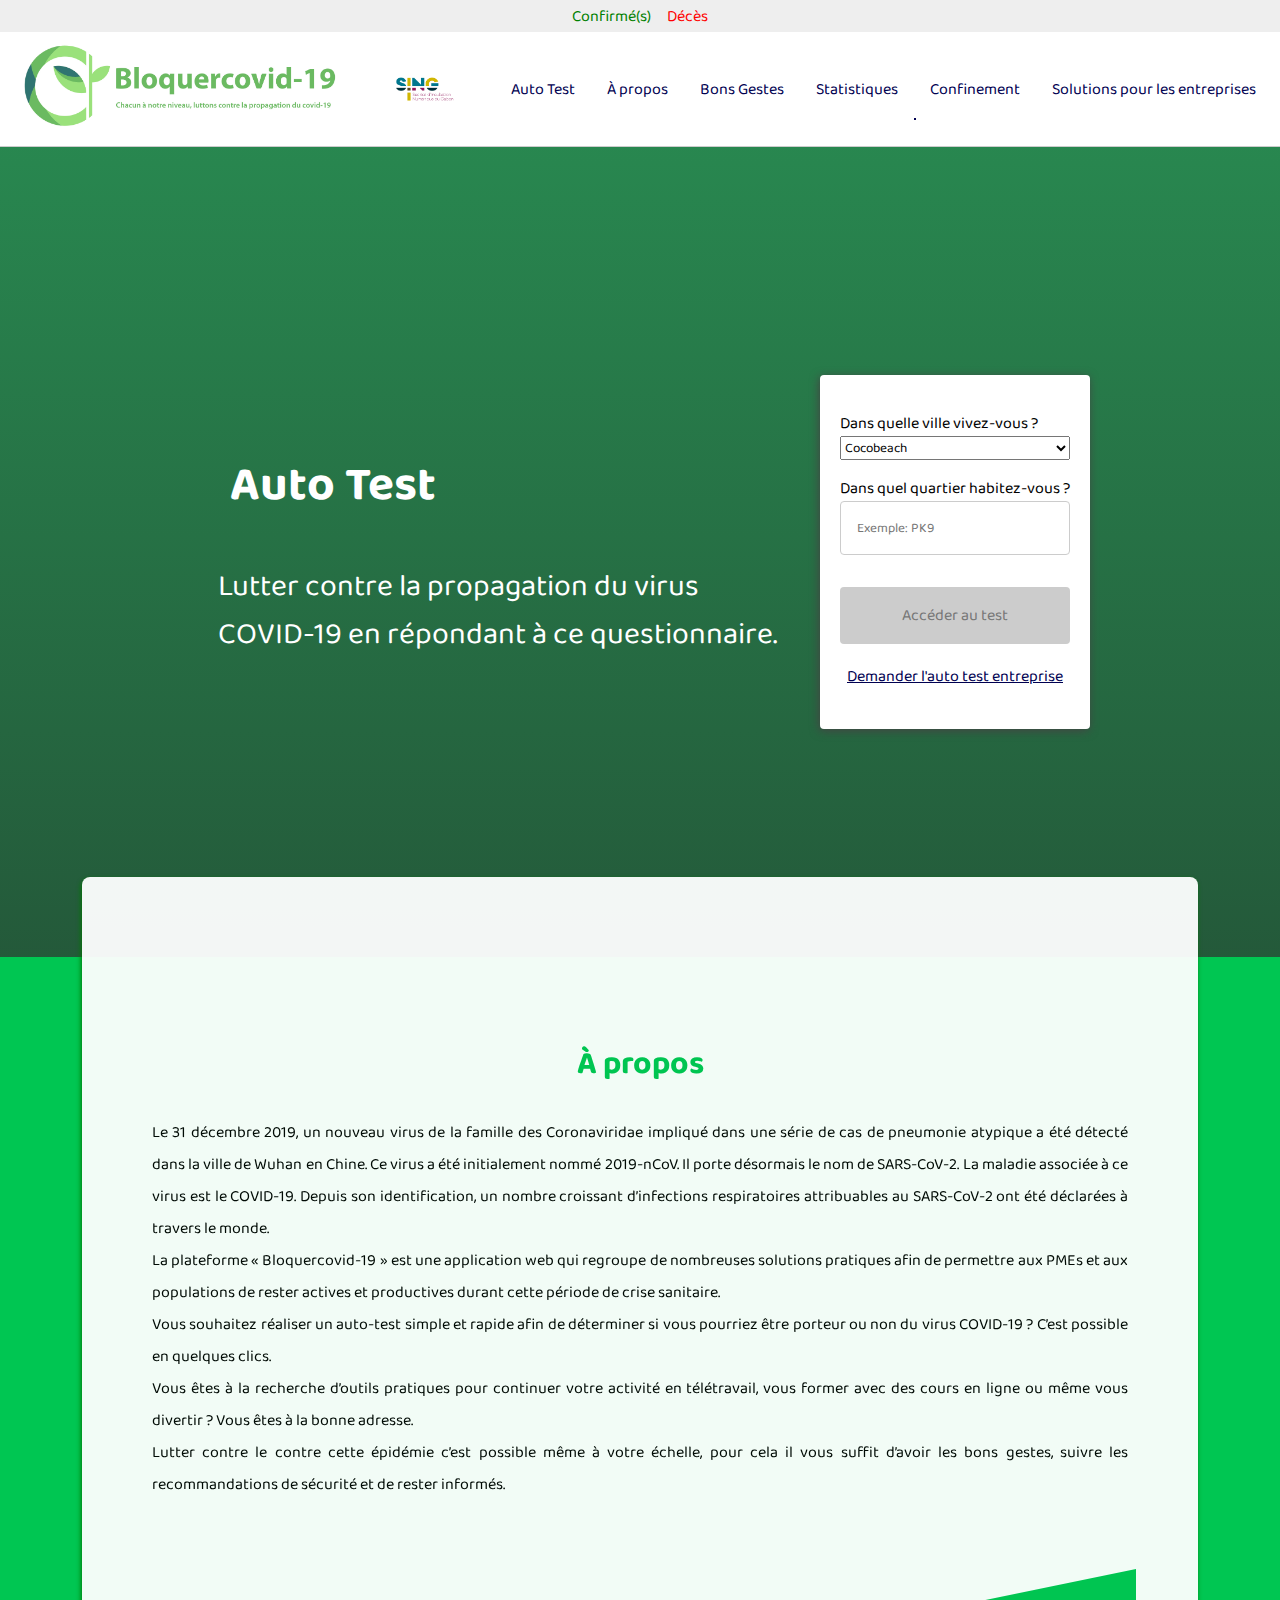
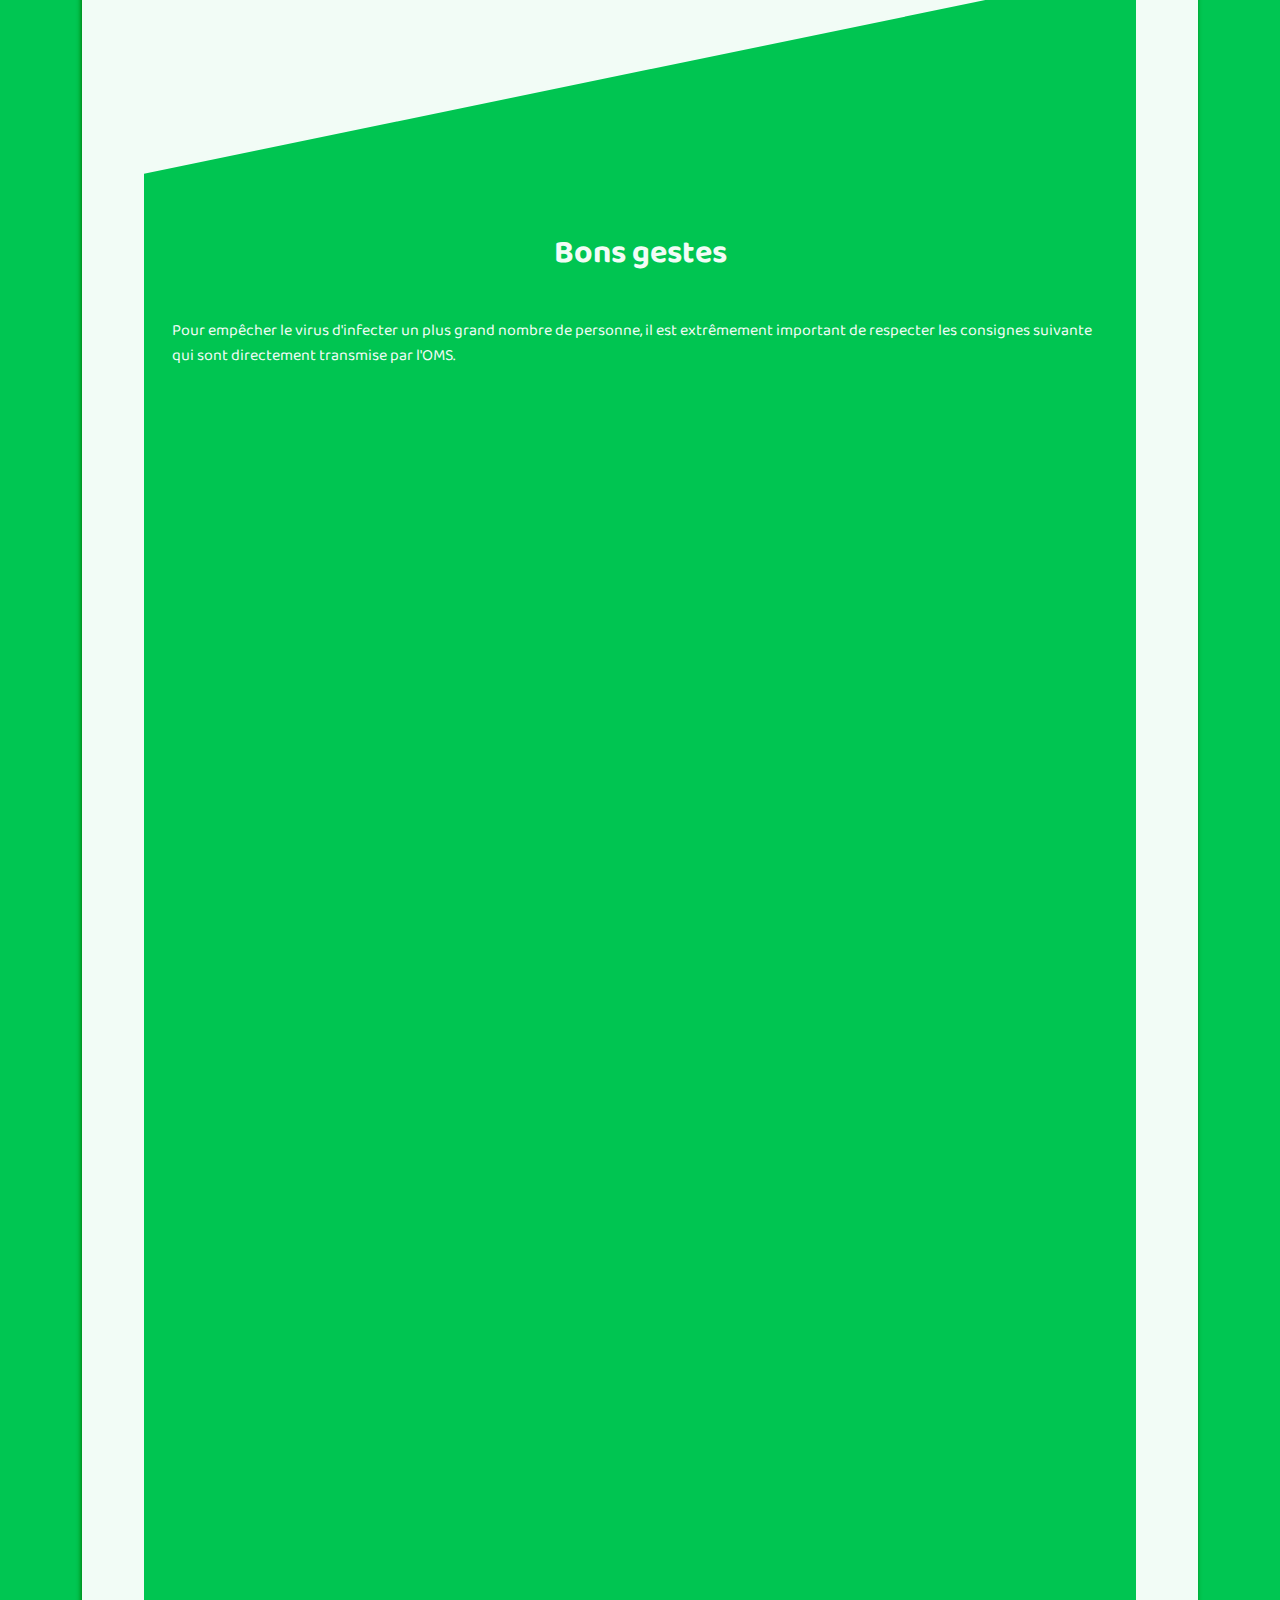
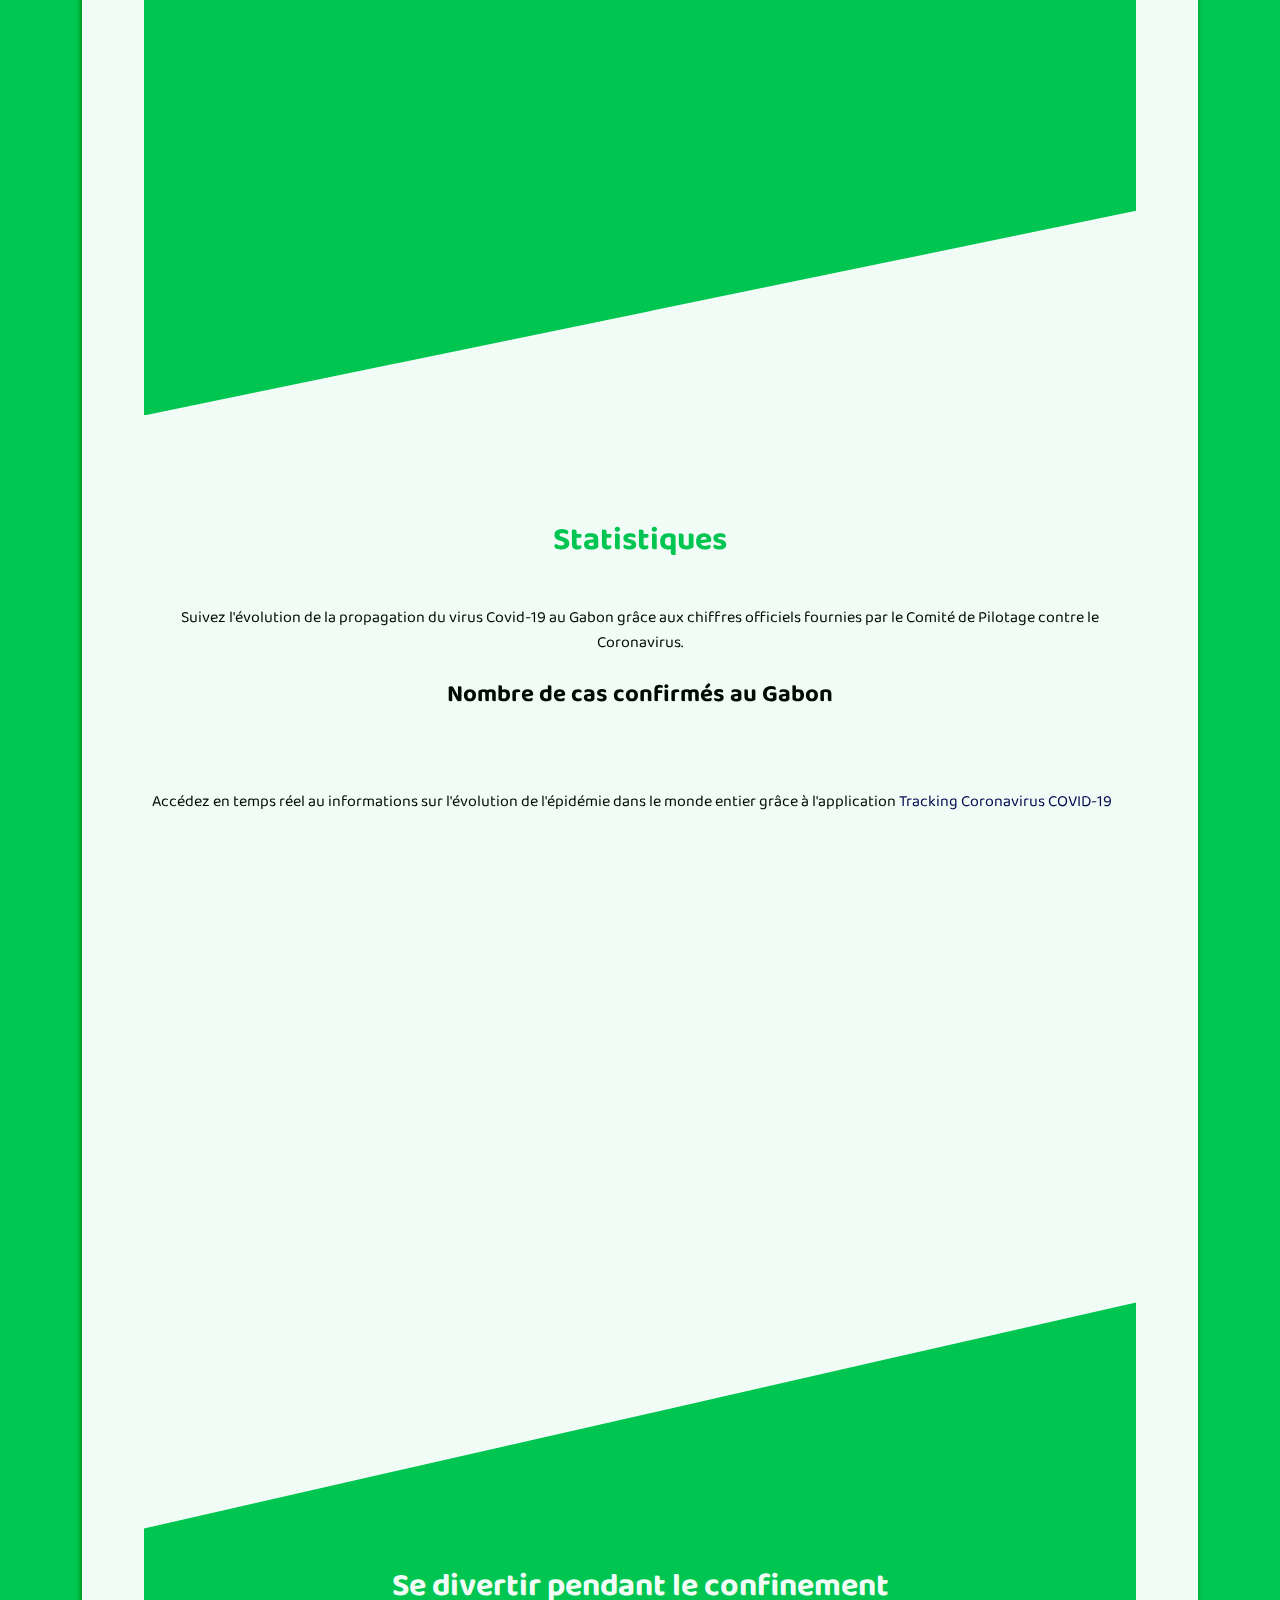
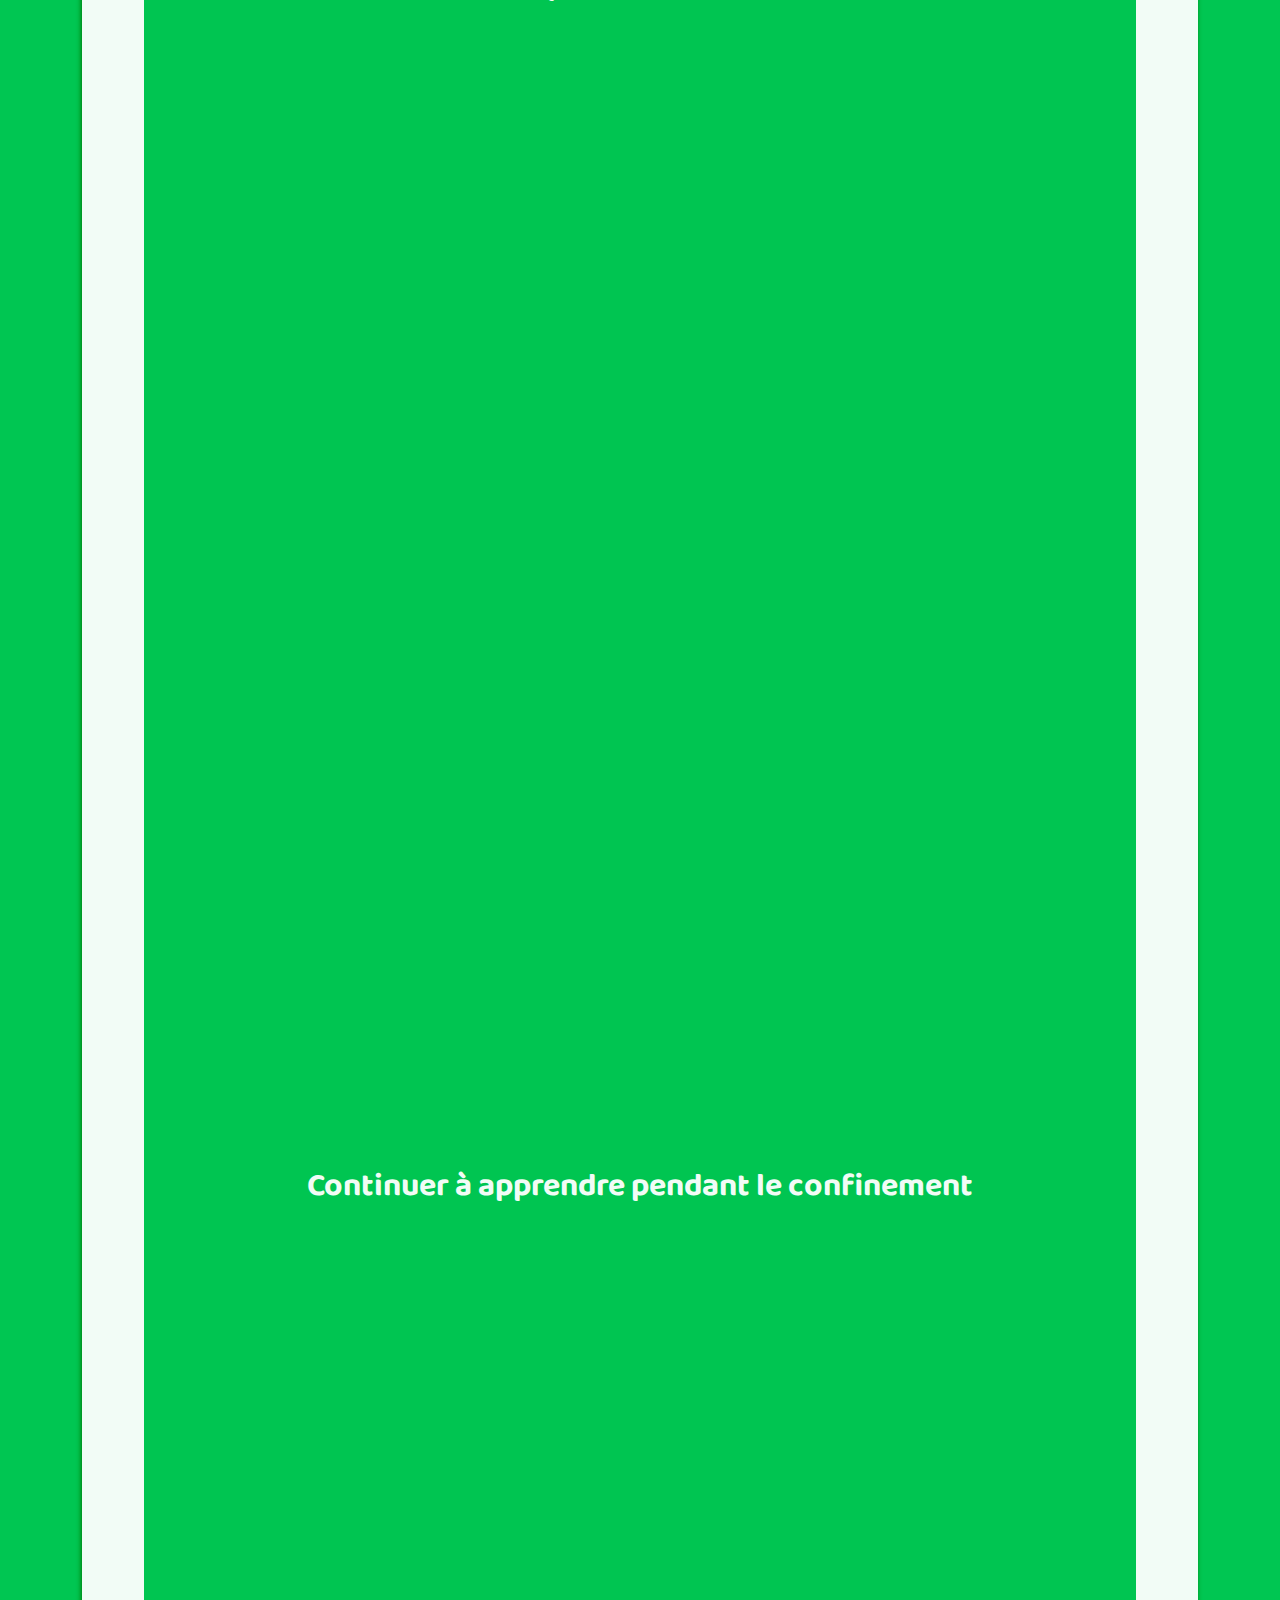
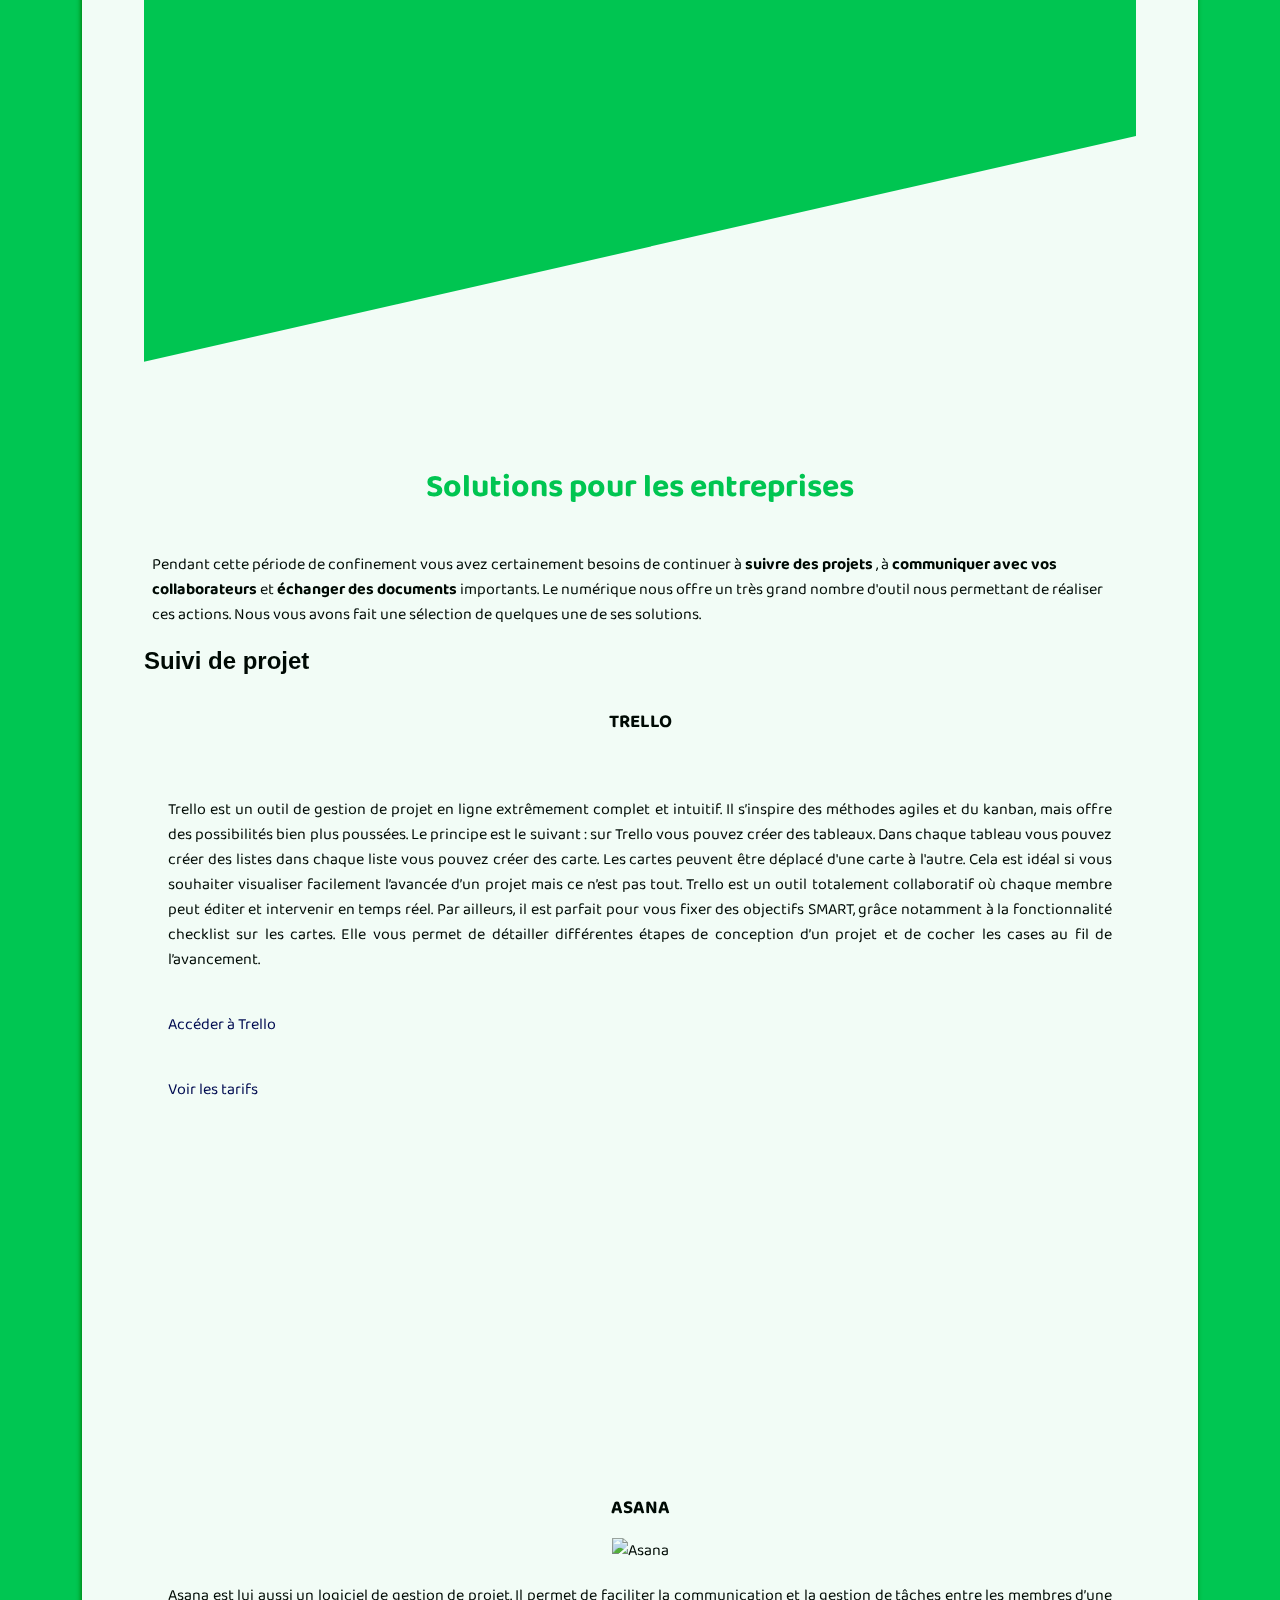
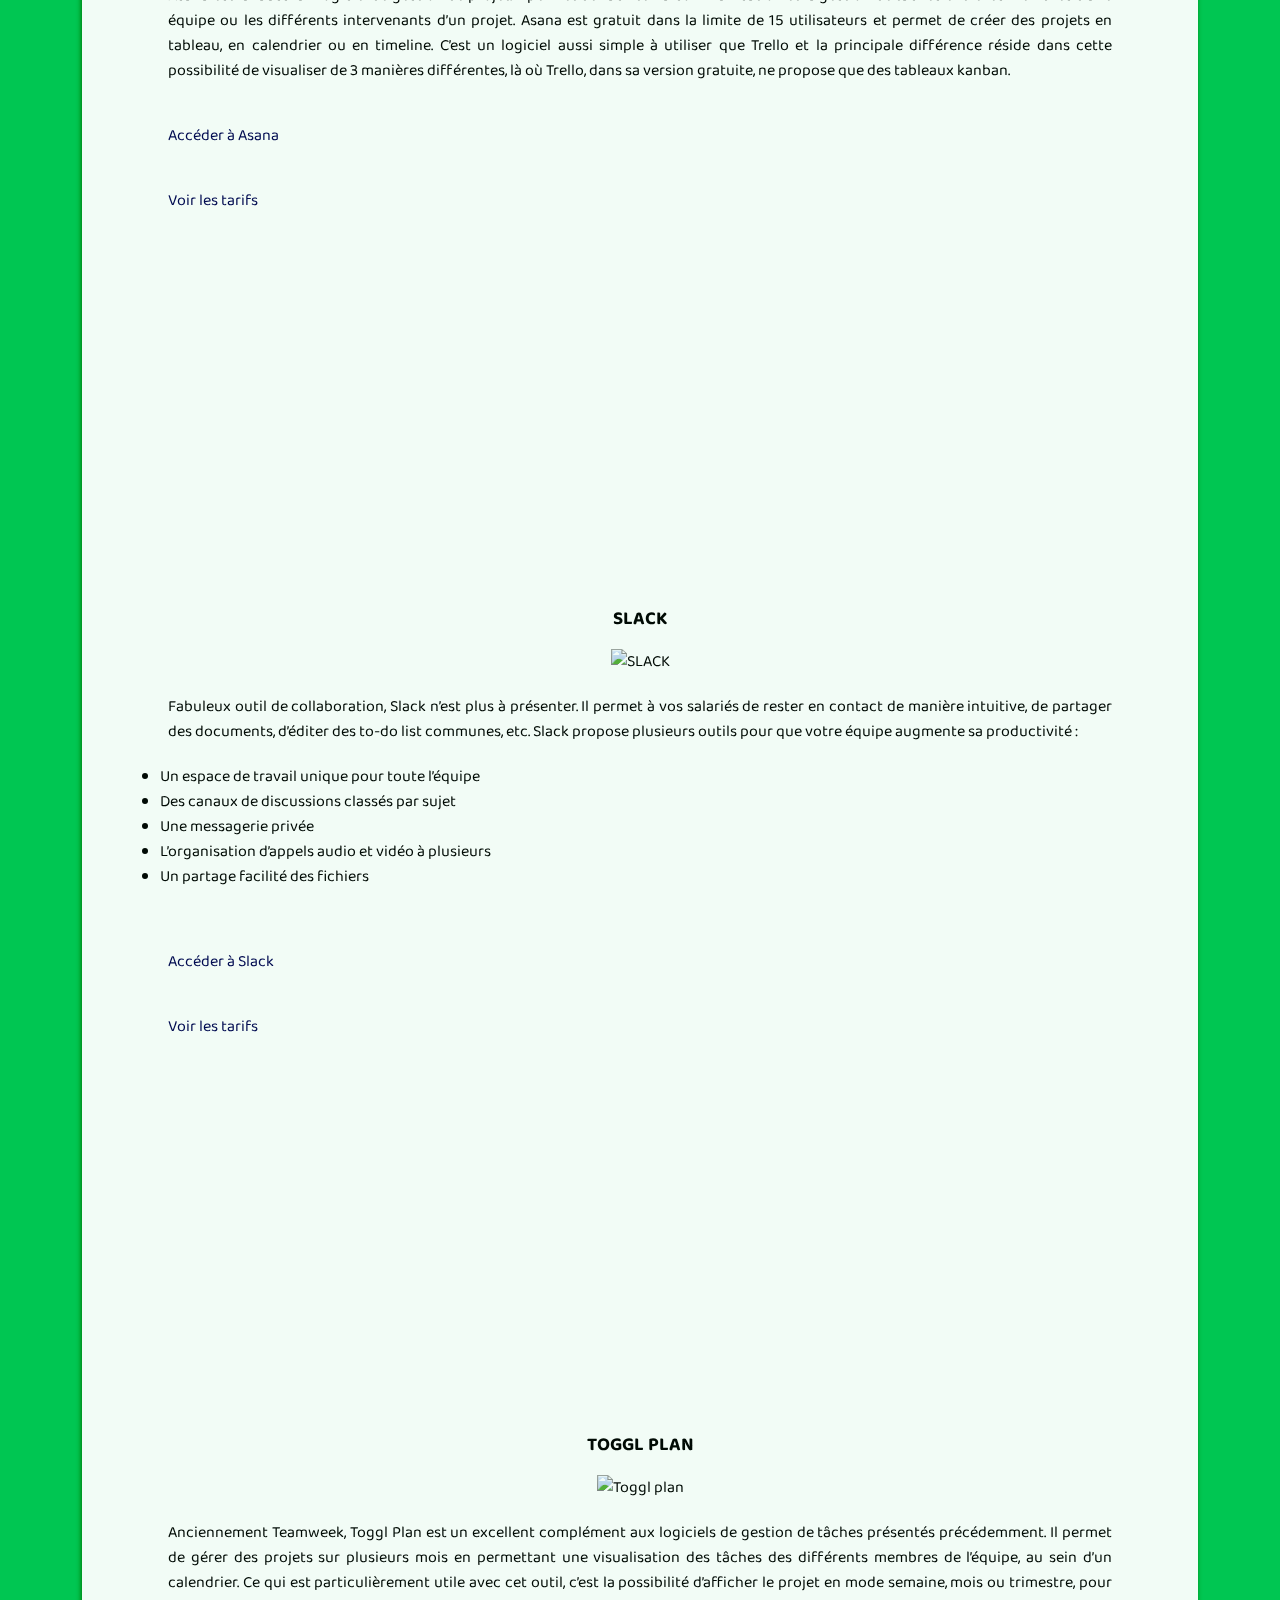
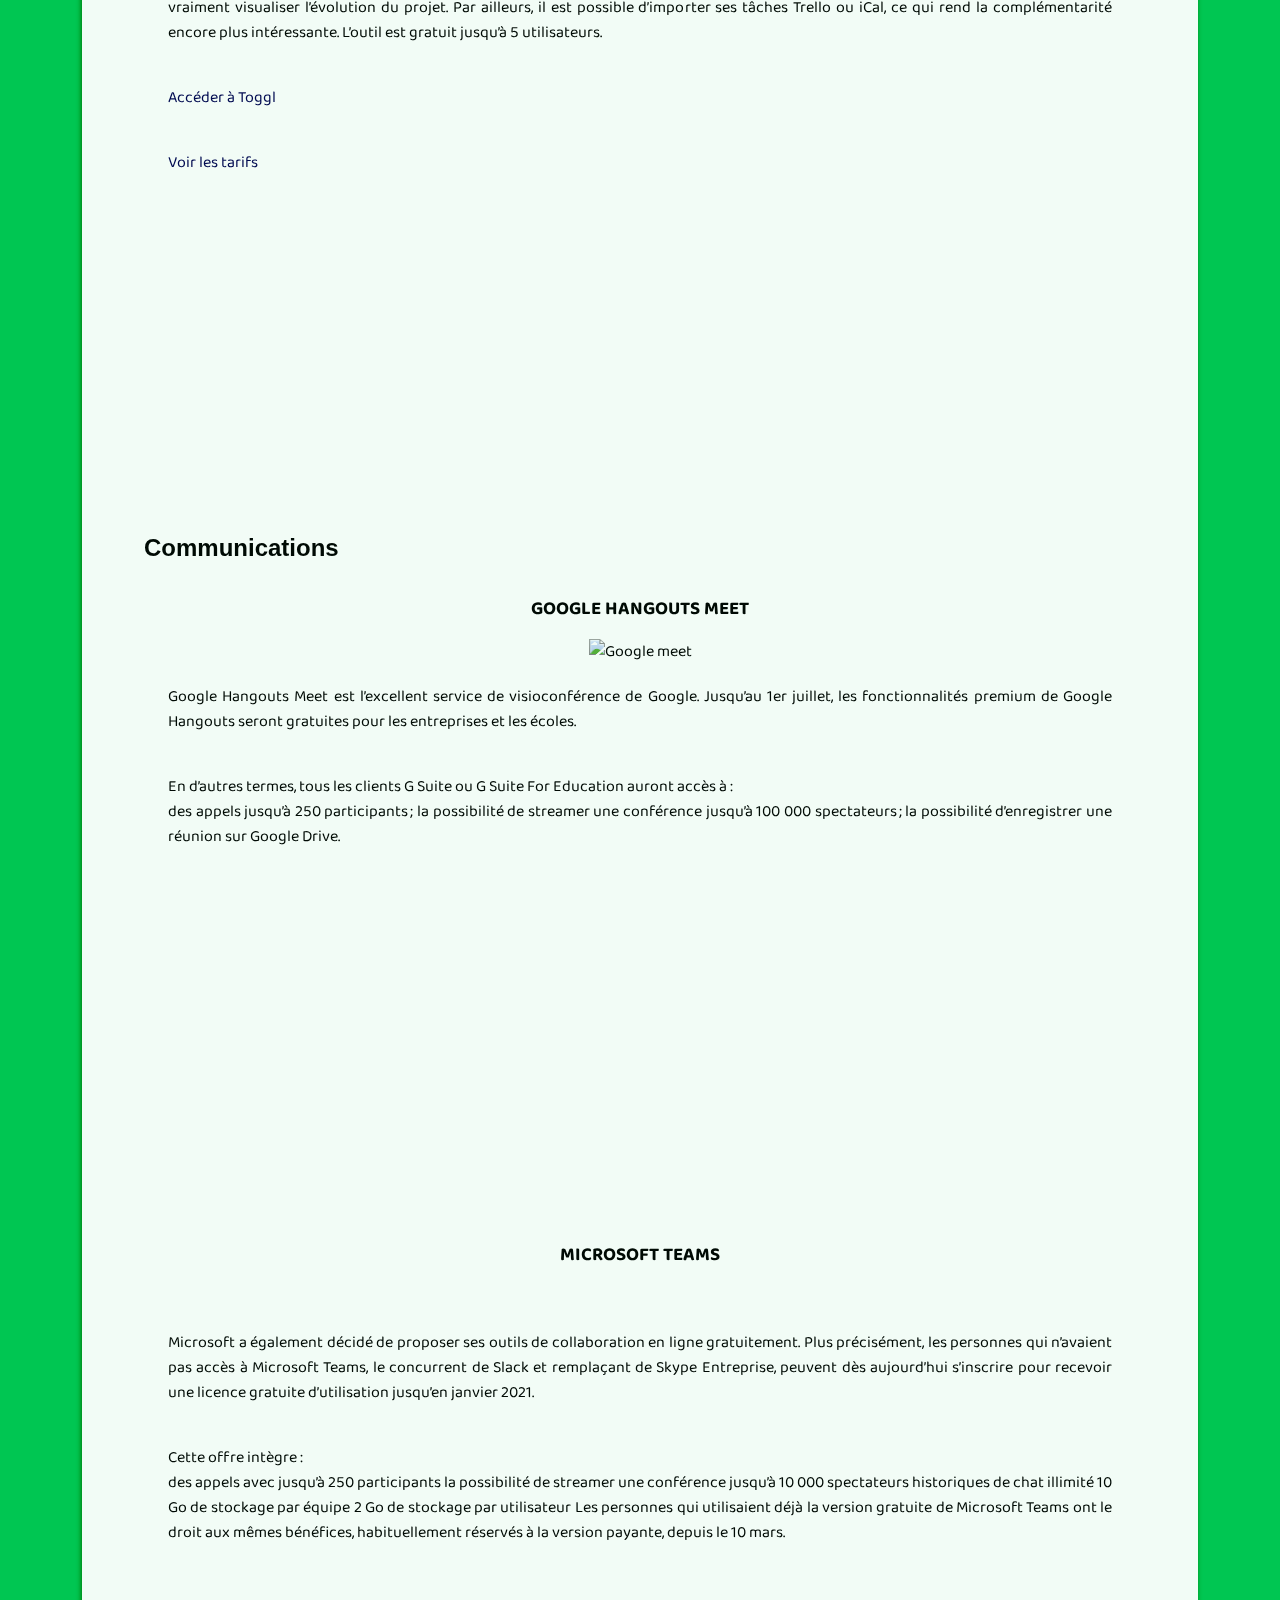
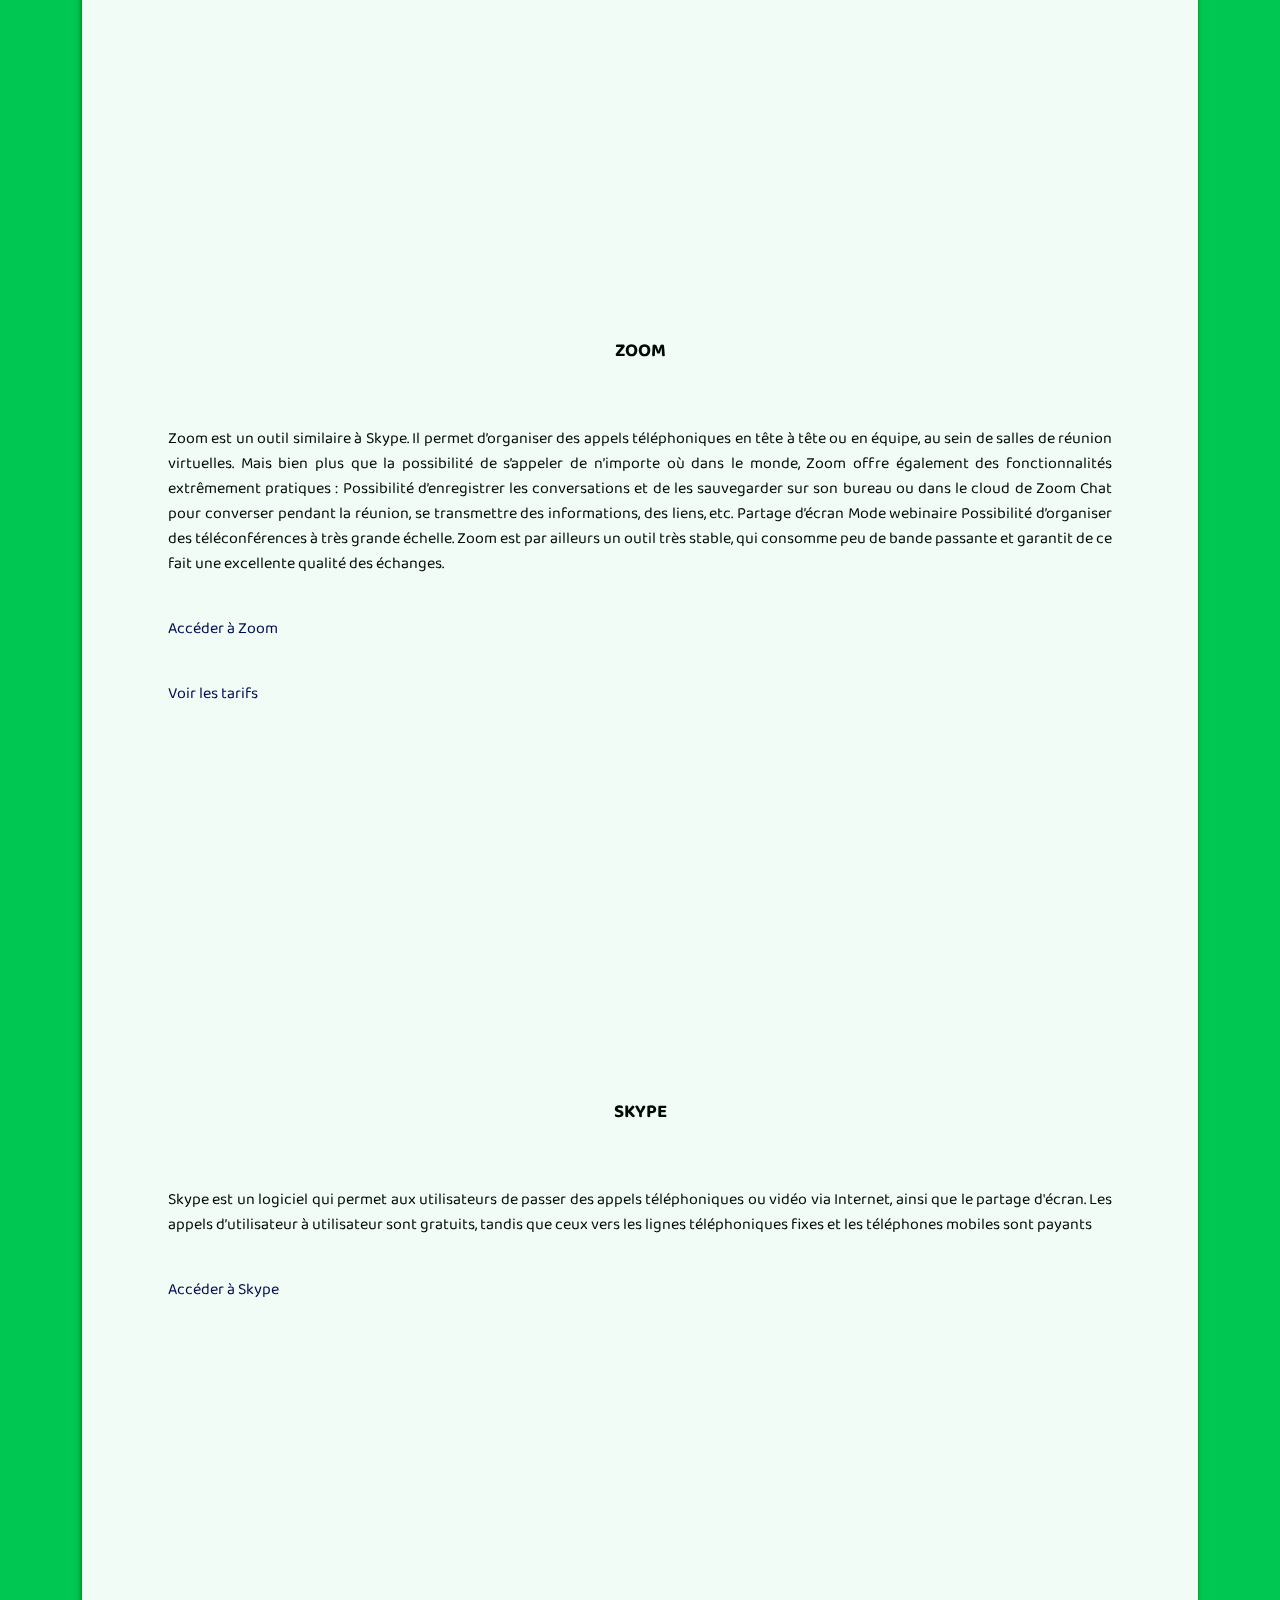
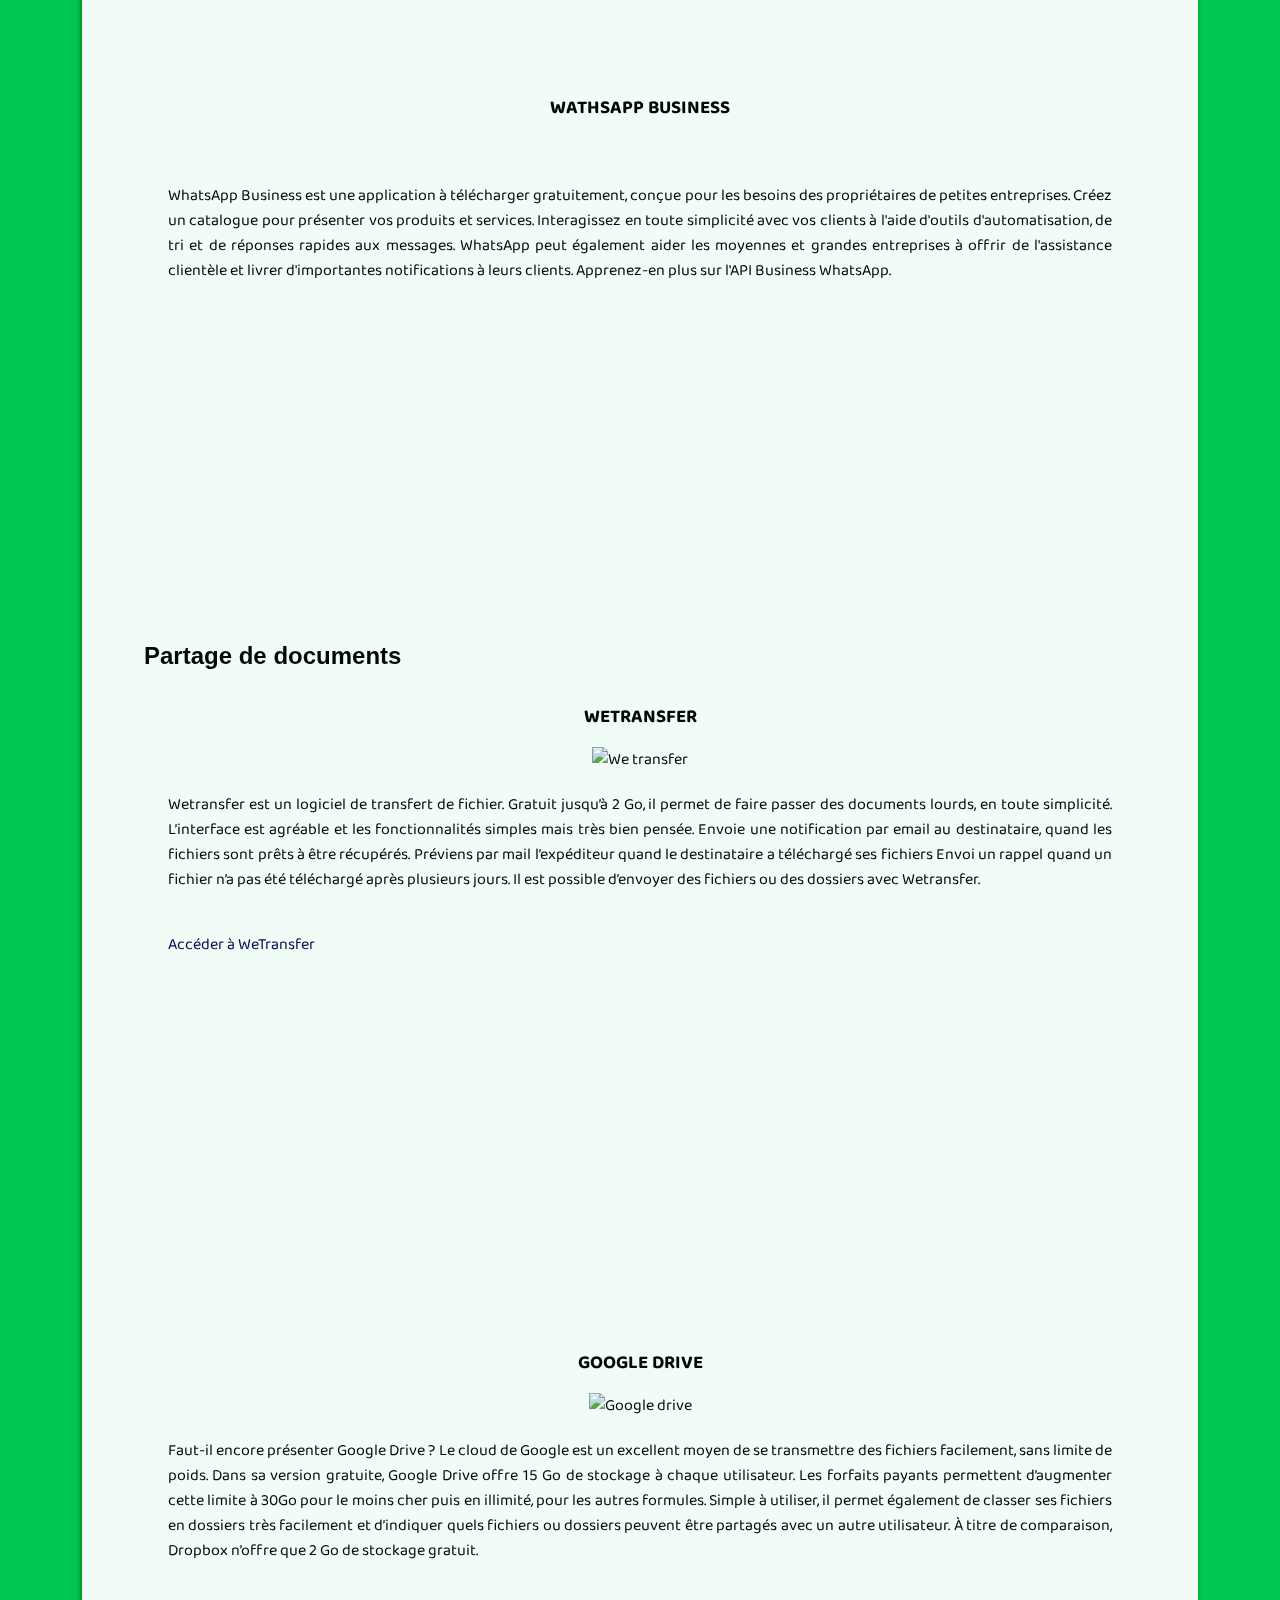
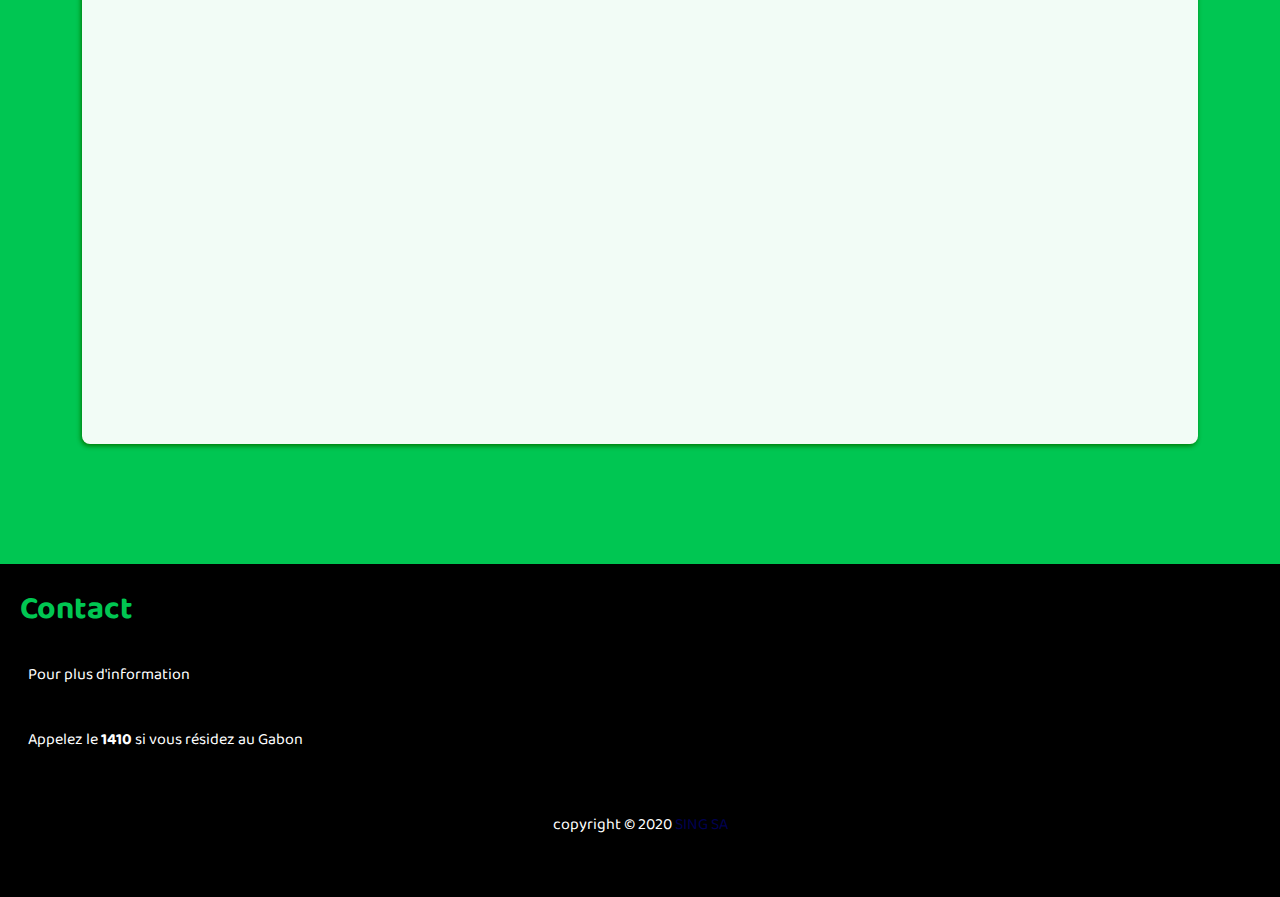
==== index.html @ e9f1dea0 "FEAT automatiquement charger les données" ====
<!DOCTYPE html>
<html lang="en">

<head>
    <meta charset="UTF-8">
    <meta name="viewport" content="width=device-width, initial-scale=1.0">
    <meta name="description" content=" une application web qui regroupe de nombreuses solution
    pratique afin de permettre aux PME et aux populations de rester actives et productives durant cette
    période de crise sanitaire.">
    <link href="https://fonts.googleapis.com/css?family=Baloo+Thambi+2&display=swap" rel="stylesheet">
    <link href="https://unpkg.com/aos@2.3.1/dist/aos.css" rel="stylesheet">
    <link rel="stylesheet" href="https://cdnjs.cloudflare.com/ajax/libs/font-awesome/5.13.0/css/all.min.css">
    <link rel="shortcut icon" type="imge/x-icon" href="favicon.ico">
    <link rel="stylesheet" href="./share/animation.css">
    <link rel="stylesheet" href="./share/dropdown.css">
    <link rel="stylesheet" href="body.css">
    <link rel="stylesheet" href="style.css">

    <title>Bloquer Covid-19, Gabon</title>

    <style>
        #stat-gabon {
            display: flex;
            flex-direction: row;
            position: sticky;
            top: 0px;
            z-index: 100;
            justify-content: center;
            height: 32px;
            background-color: #eeeeee;
            align-items: center;
        }

        #stat-gabon p {
            padding: 0px 8px;
        }

        header {
            top: 32px;
        }
    </style>

</head>

<body>
    <div id="stat-gabon">
        <p style="color: green;"><span id="confirmed"></span> Confirmé(s)</p>
        <p style="color: red;"><span id="deces"></span> Décès</p>
    </div>
    <header>
        <div class="logo-cn">
            <img src="./assets/logo.jpg" alt="Logo" class="logo">
        </div>
        <img src="./assets/logo_sing.png" class="logo_sing" alt="LOGO SING">
        <div class="nav-menu-cn">
            <button class="humberger-btn" onclick="toogleNavMenu()"><i class="fa fa-bars"></i></button>

            <nav>
                <a href="#" class="nav-item">Auto Test</a>
                <a href="#apropos" class="nav-item">À propos</a>
                <a href="#bongestes" class="nav-item">Bons Gestes</a>
                <a href="#stat" class="nav-item">Statistiques</a>
                
                <div class="dropdown-cn">
                    <a href="#confinement" class="nav-item">Confinement</a>
                    <div class="dropdown">
                        <a href="#sedivertir" class="dropdown-item nav-item">Se divertir</a>
                        <a href="#apprendre" class="dropdown-item nav-item">Apprendre</a>
                    </div>
                </div>
                <a href="#solutionentreprise" class="nav-item">Solutions pour les entreprises</a>
            </nav>
        </div>
    </header>

    <div class="home-cn" id="carousel">
        <div class="explanation">
            <h1>Auto Test</h1>
            <p>Lutter contre la propagation du virus COVID-19 en répondant à ce questionnaire.</p>
        </div>


        <div class="test-form">
            <div class="form-group">
                <label for="ville">Dans quelle ville vivez-vous ?</label>
                <select id="ville">
                    <option value="Cocobeach">Cocobeach</option>
                    <option value="Kango">Kango</option>
                    <option value="Libreville">Libreville</option>
                    <option value="Nkan">Nkan</option>
                    <option value="Ntoum">Ntoum</option>
                    <option value="Franceville">Franceville</option>
                    <option value="Lékoni">Lékoni</option>
                    <option value="Moanda">Moanda</option>
                    <option value="Mounana">Mounana</option>
                    <option value="Okondja">Okondja</option>
                    <option value="Lambaréné">Lambaréné</option>
                    <option value="Ndjolé">Ndjolé</option>
                    <option value="Fougamou">Fougamou</option>
                    <option value="Mbigou">Mbigou</option>
                    <option value="Mimongo">Mimongo</option>
                    <option value="Mimongo">Mimongo</option>
                    <option value="Mouila">Mouila</option>
                    <option value="Ndendé">Ndendé</option>
                    <option value="Mayumba">Mayumba</option>
                    <option value="Tchibanga">Tchibanga</option>
                    <option value="Tsogni">Tsogni</option>
                    <option value="Booué">Booué</option>
                    <option value="Makokou">Makokou</option>
                    <option value="Mékambo">Mékambo</option>
                    <option value="Koulamoutou">Koulamoutou</option>
                    <option value="Lastourville">Lastourville</option>
                    <option value="Gamba">Gamba</option>
                    <option value="Omboué">Omboué</option>
                    <option value="Port-Gentil">Port-Gentil</option>
                    <option value="Bitam">Bitam</option>
                    <option value="Medouneu">Medouneu</option>
                    <option value="Minvoul">Minvoul</option>
                    <option value="Mitzic">Mitzic</option>
                    <option value="Oyem">Oyem</option>
                </select>

                <div class="form-group">
                    <label for="quartier">Dans quel quartier habitez-vous ?</label>
                    <input type="text" id="quartier" placeholder="Exemple: PK9">
                </div>
            </div>

            <a href="#" onclick="addVilleAndQuartierOnPath(this)" class="custom-link disable">Accéder au test</a>

            <a href="mailto:contact@sing.ga"
                style="padding: 20px 0px; text-align: center; text-decoration: underline;">Demander l'auto test
                entreprise</a>
        </div>
    </div>

    <main>
        <div class="main-content">
            <section id="apropos">
                <h1>À propos</h1>
                <p>
                    Le 31 décembre 2019, un nouveau virus de la famille des Coronaviridae impliqué dans une série de cas
                    de pneumonie atypique a été détecté dans la ville de Wuhan en Chine. Ce virus a été initialement
                    nommé 2019-nCoV. Il porte désormais le nom de SARS-CoV-2. La maladie associée à ce virus est le
                    COVID-19. Depuis son identification, un nombre croissant d’infections respiratoires attribuables au
                    SARS-CoV-2 ont été déclarées à travers le monde. <br>

                    La plateforme « Bloquercovid-19 » est une application web qui regroupe de nombreuses solutions
                    pratiques afin de permettre aux PMEs et aux populations de rester actives et productives durant cette
                    période de crise sanitaire. <br>
                    Vous souhaitez réaliser un auto-test simple et rapide afin de déterminer si vous pourriez être porteur ou
                    non du virus COVID-19 ? C’est possible en quelques clics. <br>
                    Vous êtes à la recherche d’outils pratiques pour continuer votre activité en télétravail, vous
                    former avec des cours en ligne ou même vous divertir ? Vous êtes à la bonne adresse. <br>
                    Lutter contre le contre cette épidémie c’est possible même à votre échelle, pour cela il vous suffit
                    d’avoir les bons gestes, suivre les recommandations de sécurité et de rester informés.
                </p>

            </section>



            <section id="bongestes">
                <h1>Bons gestes</h1>

                <p>Pour empêcher le virus d'infecter un plus grand nombre de personne, il est extrêmement important de
                    respecter les consignes suivante qui sont directement transmise par l'OMS.</p>
                <div class="gestes">
                    <div class="geste" data-aos="fade-left" data-aos-offset="300"
                    data-aos-easing="ease-in-sine">
                        <img src="./assets/lavez_mains.png" title="Bien" alt="Gel hydro-alcoolique">
                        <h2>Se laver les mains fréquemment</h2>
                        <p style="text-align: center;">Bien se laver les mains (avec du savon et de l'eau) minimise le
                            risque d'être contaminé après
                            avoir été en contact avec une surface qui a été préalablement contaminé par une personne
                            malade, puis se toucher le visage, la bouche ou les yeux.</p>
                    </div>

                    <div class="geste" data-aos="fade-right" data-aos-offset="300"
                    data-aos-easing="ease-in-sine">
                        <img src="./assets/alcool.png" title="Bien" alt="Gel hydro-alcoolique">
                        <h2>Avoir du gel hydro-alcoolique sur soi</h2>
                        <p>Le gel hydroalcoolique, un allié face aux épidémies. À défaut d’eau et de savon, utilisez un
                            gel hydroalcoolique pour vous nettoyer les mains. Les règles sont les mêmes, le geste est à
                            répéter à chaque fois que nécessaire.</p>
                    </div>

                    <div class="geste" data-aos="fade-left" data-aos-offset="300"
                    data-aos-easing="ease-in-sine">
                        <img src="./assets/distances.png" title="Bien" alt="Distance de sécurité">
                        <h2>Maintenir une distance social</h2>
                        <p>Il faut observer une distance de sécurité d'un mètre entre les personnes. C'est la distance
                            qui permet de ne pas être touché par les gouttelettes du nez ou de la bouche susceptible de
                            contenir le virus.</p>
                    </div>

                    <div class="geste" data-aos="fade-right" data-aos-offset="300"
                    data-aos-easing="ease-in-sine">
                        <img src="./assets/tousser_couder.png" alt="Tousser dans le coude">
                        <h2>Tousser dans le coude</h2>
                        <p>
                            Si l’on se couvre la bouche et le nez avec la main, les microbes déposés sur la main peuvent
                            se transmettre à d’autres personnes, par exemple en se serrant la main ou en touchant un
                            objet. C’est pourquoi il est recommandé d’éternuer ou de tousser dans le pli de son coude.
                        </p>
                    </div>

                    <div class="geste" data-aos="fade-left" data-aos-offset="300"
                    data-aos-easing="ease-in-sine">
                        <img src="./assets/mouchoir.png" title="Bien" alt="Gel hydro-alcoolique">
                        <h2>Utiliser des mouchoirs à usage unique</h2>
                        <p>Pour des raisons sanitaires, il est demandé aux particuliers que les mouchoirs soient jetés
                            dans un sac plastique dédié, résistant. Cela préservera l’environnement et évitera la
                            diffusion du virus.</p>
                    </div>

                    <div class="geste" data-aos="fade-right" data-aos-offset="300"
                    data-aos-easing="ease-in-sine">
                        <img src="./assets/visage.png" title="Bien" alt="Ne pas toucher le visage">
                        <h2>Éviter de se toucher la bouche, le nez et les yeux </h2>
                        <p>Nez, yeux et bouches sont autant de "portes d'entrées" possibles au virus. En période
                            d'épidémie, il est préférable d'éviter au maximum de se toucher le visage avec les mains,
                            potentiellement contaminées.</p>
                    </div>
                </div>

                <div class="method" data-aos="zoom-in-down" data-aos-offset="300"
                data-aos-easing="ease-in-sine">
                    <h3>Comment se laver correctement les mains ?</h3>
                    <img src="./assets/laver_les_mains.jpg" alt="Méthode laver les mains">
                </div>
            </section>

            <section id="stat">
                <h1>Statistiques</h1>
                <p style="text-align: center;">Suivez l'évolution de la propagation du virus Covid-19 au Gabon grâce aux
                    chiffres officiels fournies
                    par le Comité de Pilotage contre le Coronavirus.</p>
                <div class="center stat-gabon">
                    <h2>Nombre de cas confirmés au Gabon</h2>
                    <h1 id="stat-cas-gabon"></h1>
                    <p id="stat-date-gabon"></p>
                </div>

                <p>Accédez en temps réel au informations sur l'évolution de l'épidémie dans le monde entier grâce à
                    l'application <a href="https://app.developer.here.com/coronavirus/">Tracking Coronavirus
                        COVID-19</a> </p>
                <iframe src="https://app.developer.here.com/coronavirus/" width="100%" height="400"
                    frameborder="0"></iframe>
            </section>

            <section>
                <h1 id="sedivertir">Se divertir pendant le confinement</h1>

                <div class="cards" data-aos="fade-down" data-aos-offset="300"
                data-aos-easing="ease-in-sine">
                    <div class="card">
                        <h2>CANDY CRUSH</h2>
                        <p>Les accros au jeu mobile Candy Crush le savent déjà, puisqu’ils ont reçu un message sur
                            l’application : <em>Jouez tant que vous voulez</em>. Pendantune semaine à partir de
                            mercredi 17 mars, les créateurs du jeu ont décidé d’offrir des vies en illimité ! Avec plus
                            de 200 millions
                            d’utilisateurs (dont 9 millions qui jouent plus de 3 heures par jour!), ce jeu s’avère être
                            un
                            passe-temps efficace (voire addictif).</p>
                    </div>

                    <div class="card">
                        <h2>DES ARTICLES GRATUITS</h2>
                        <p>Certains médias français (suivant une initiative du New York Times américain), ont décidé
                            d'ouvrir gratuitement l'accès à des articles et contenus habituellement payants. En France,
                            Le
                            Monde a lancé le mouvement, avant d'être suivi par Le Figaro. L'occasion de s'informer de
                            manière sûre et gratuite, notamment sur la crise sanitaire que l'on traverse.</p>
                    </div>

                    <div class="card">
                        <h2>Regarder Netflix ensemble</h2>
                        <p>Justement, il est parfois difficile de rester en contact avec ses proches lorsque l’on est
                            cloîtré chez soi. Pour continuer à échanger, à partager avec ses amis ou sa famille, on peut
                            utiliser “Netflix Party”. Cette extension gratuite de Google Chrome permet de discuter avec
                            ses
                            amis en regardant Netflix ensemble ! Une alternative aux “apéros Skype”, que l’on voit
                            circuler
                            sur les réseaux sociaux depuis quelques jours.</p>
                    </div>

                    <div class="card">
                        <h2> <a
                                href="https://www.facebook.com/ARTEConcert/photos/a.103304242059/10157323415827060/?type=3">
                                DES CONCERTS SUR FACEBOOK</a></h2>
                        <p>Pour les plus mélomanes, le site Arte concert propose de diffuser un concert tous les jour à
                            midi
                            sur Facebook. Une volonté de se “rassembler virtuellement autour de la musique live en
                            attendant
                            de jours meilleurs”, peut-on lire sur leur page Facebook, avec le hashtag #Restonsencontact.
                        </p>
                    </div>

                    <div class="card">
                        <h2>DEPONIA</h2>
                        <p>Le jeu d’aventure et d’énigmes Deponia est lui aussi gratuit pendant la crise pour aider à
                            endiguer la propagation du virus.
                            L’éditeur Daedalic Entertainment promet d’envoyer une clé Steam gratuitement aux joueurs qui
                            répondent en commentaire avec les hashtag #FlattenTheCurve et #Platypus.</p>
                    </div>

                    <div class="card">
                        <h2>UNE ŒUVRE DE HIDEO KOJIMA</h2>
                        <p>Les Toulousains de Third Editions proposent gratuitement en téléchargement l’ebook de leur
                            livre
                            Metal Gear Solid. Une œuvre culte de Hideo Kojima. <br>
                            Le téléchargement (ePub ou MOBI) se fait sur le site de l’éditeur.</p>
                    </div>

                    <div class="card">
                        <h2>ANKAMA : DOFUS ET WAKFU</h2>
                        <p>L’éditeur français Ankama offre une semaine d’abonnement à ses jeux Wakfu et Dofus pour les
                            comptes crée il y a au moins 3 jours avant l’utilisation du code. <br>

                            Code pour Dofus : DOFUSMARS2020 <br>
                            Code pour Wakfu : WAKFUMARS2020</p>
                    </div>

                    <div class="card">
                        <h2>ADN : NARUTO ET NARUTO SHIPPUDEN SONT GRATUITS</h2>
                        <p>ADN, l’un des principaux services de streaming d’animés en France, a décidé de proposer du
                            contenu gratuitement.</p>
                    </div>
                </div>

                <div id="apprendre">
                    <h1>Continuer à apprendre pendant le confinement</h1>

                    <div class="learn-link">
                        <div class="card-2" data-aos="zoom-in-up" data-aos-offset="300"
                        data-aos-easing="ease-in-sine">
                            <div>
                                <img src="https://cdn.clic2load.com/c/thumbnail280/t/k/h/khan-academy-lvS578.png"
                                    alt="">
                                <p><a href="https://fr.khanacademy.org/" target="blank">Khan academy</a></p>
                            </div>
                            <p>
                                Apprentissage personnalisé
                                Les élèves pratiquent à leur propre rythme, en comblant d’abord leurs lacunes puis en
                                accélérant leur apprentissage.
                                Contenu fiable
                                Créés par des experts, les contenus de Khan Academy proposent des cours et des exercices
                                fiables couvrant les mathématiques, les sciences et bien plus encore. Toujours gratuit
                                pour les apprenants et les enseignants.
                                Outils pour aider les enseignants
                                Avec Khan Academy, les enseignants peuvent identifier les lacunes dans la compréhension
                                de leurs élèves, adapter l’enseignement et répondre aux besoins de chaque élève.
                            </p>
                        </div>

                        <div class="card-2" data-aos="zoom-in-up" data-aos-offset="300"
                        data-aos-easing="ease-in-sine"> 
                            <div>
                                <img src="./assets/scientia.png" alt="scientia">
                                <p><a href="https://www.scientia.me/" target="blank">Scientia</a></p>
                            </div>
                            <p>Face à cette situation tout à fait exceptionnelle et devant la nécessité de fermer nos
                                écoles, collèges et lycées, nous avons créé une communauté d’enseignants citoyens et
                                bénévoles qui ont choisi le numérique pour assurer au mieux la continuité pédagogique
                                durant l’épidémie du coronavirus en Afrique et plus particulièrement au Gabon.

                                Parce que nous croyons que l'École est notre bien commun, un lieu où l’on apprend et se
                                construit et parce que nous voulons que tous les élèves continuent d’en bénéficier, nous
                                offrons gratuitement du contenu éducatif pour les apprenants en confinement du primaire,
                                secondaire (et bientôt le supérieur et le technique).</p>
                        </div>
                    </div>
                </div>

            </section>

            <section id="solutionentreprise">
                <h1>Solutions pour les entreprises</h1>
                <p>Pendant cette période de confinement vous avez certainement besoins de continuer à <strong>suivre des
                        projets</strong> , à <strong>communiquer avec vos collaborateurs</strong> et <strong>échanger
                        des documents</strong> importants. Le numérique
                    nous offre un très grand nombre d'outil nous permettant de réaliser ces actions. Nous vous avons
                    fait une sélection de quelques une de ses solutions.</p>


                <article>
                    <h2>Suivi de projet</h2>

                    <div class="post">
                        <h3>Trello</h3>
                        <div class="center">
                            <img src="https://www.stickpng.com/assets/images/58482beecef1014c0b5e4a36.png" alt="">
                        </div>
                        <p>Trello est un outil de gestion de projet en ligne extrêmement complet et intuitif. Il
                            s’inspire des méthodes agiles et du kanban, mais offre des possibilités bien plus poussées.
                            Le principe est le suivant : sur Trello vous pouvez créer des tableaux. Dans chaque tableau
                            vous pouvez créer des listes dans chaque liste vous pouvez créer des carte. Les cartes
                            peuvent être déplacé d'une carte à l'autre.
                            Cela est idéal si vous souhaiter visualiser facilement l’avancée d’un projet mais ce n’est
                            pas tout. Trello est un outil totalement collaboratif où chaque membre peut éditer et
                            intervenir en temps réel. Par ailleurs, il est parfait pour vous fixer des objectifs SMART,
                            grâce notamment à la fonctionnalité checklist sur les cartes. Elle vous permet de détailler
                            différentes étapes de conception d’un projet et de cocher les cases au fil de l’avancement.
                        </p>
                        <p><a href="https://trello.com/fr" target="blank">Accéder à Trello</a></p>
                        <p><a href="https://trello.com/pricing" target="blank">Voir les tarifs</a></p>

                        <div class="center">
                            <iframe width="560" height="315" src="https://www.youtube.com/embed/AyfupeWS0yY"
                                frameborder="0"
                                allow="accelerometer; autoplay; encrypted-media; gyroscope; picture-in-picture"
                                allowfullscreen></iframe>
                        </div>

                    </div>

                    <div class="post">
                        <h3>Asana</h3>
                        <div class="center">
                            <img src="https://pngimage.net/wp-content/uploads/2018/05/asana-png-7.png" alt="Asana">
                        </div>
                        <p>
                            Asana est lui aussi un logiciel de gestion de projet. Il permet de faciliter la
                            communication et la gestion de tâches entre les membres d’une équipe ou les différents
                            intervenants d’un projet.
                            Asana est gratuit dans la limite de 15 utilisateurs et permet de créer des projets en
                            tableau, en calendrier ou en timeline.
                            C’est un logiciel aussi simple à utiliser que Trello et la principale différence réside dans
                            cette possibilité de visualiser de 3 manières différentes, là où Trello, dans sa version
                            gratuite, ne propose que des tableaux kanban.
                        </p>
                        <p><a href="https://asana.com/fr" target="blank">Accéder à Asana</a></p>
                        <p><a href="https://asana.com/fr/pricing" target="blank">Voir les tarifs</a></p>

                        <div class="center">
                            <iframe width="560" height="315" src="https://www.youtube.com/embed/IMAFWVLGFyw"
                                frameborder="0"
                                allow="accelerometer; autoplay; encrypted-media; gyroscope; picture-in-picture"
                                allowfullscreen></iframe>
                        </div>

                    </div>

                    <div class="post">
                        <h3>SLACK</h3>
                        <div class="center">
                            <img src="https://www.pngitem.com/pimgs/m/303-3033296_slack-icon-png-slack-icon-transparent-png.png"
                                alt="SLACK">
                        </div>
                        <p>
                            Fabuleux outil de collaboration, Slack n’est plus à présenter. Il permet à vos salariés de
                            rester en contact de manière intuitive, de partager des documents, d’éditer des to-do list
                            communes, etc.
                            Slack propose plusieurs outils pour que votre équipe augmente sa productivité :
                            <ul>
                                <li>Un espace de travail unique pour toute l’équipe</li>
                                <li>Des canaux de discussions classés par sujet</li>
                                <li>Une messagerie privée</li>
                                <li>L’organisation d’appels audio et vidéo à plusieurs</li>
                                <li>Un partage facilité des fichiers</li>
                            </ul>
                        </p>
                        <p><a href="https://slack.com/intl/fr-ga/" target="blank">Accéder à Slack</a></p>
                        <p><a href="https://slack.com/intl/fr-ga/pricing">Voir les tarifs</a></p>

                        <div class="center">
                            <iframe width="560" height="315" src="https://www.youtube.com/embed/3OGM0QMjYbA"
                                frameborder="0"
                                allow="accelerometer; autoplay; encrypted-media; gyroscope; picture-in-picture"
                                allowfullscreen></iframe>
                        </div>

                    </div>

                    <div class="post">
                        <h3>Toggl Plan</h3>
                        <div class="center">
                            <img src="https://ga1.imgix.net/logo/o/102809-1581383084-8113039?auto=format&q=50&fit=fill"
                                alt="Toggl plan">
                        </div>

                        <p>
                            Anciennement Teamweek, Toggl Plan est un excellent complément aux logiciels de gestion de
                            tâches présentés précédemment. Il permet de gérer des projets sur plusieurs mois en
                            permettant une visualisation des tâches des différents membres de l’équipe, au sein d’un
                            calendrier.
                            Ce qui est particulièrement utile avec cet outil, c’est la possibilité d’afficher le projet
                            en mode semaine, mois ou trimestre, pour vraiment visualiser l’évolution du projet.
                            Par ailleurs, il est possible d’importer ses tâches Trello ou iCal, ce qui rend la
                            complémentarité encore plus intéressante. L’outil est gratuit jusqu’à 5 utilisateurs.
                        </p>
                        <p><a href="https://toggl.com/plan/" target="blank">Accéder à Toggl</a></p>
                        <p><a href="https://toggl.com/plan/pricing" target="blank">Voir les tarifs</a></p>
                        <div class="center">
                            <iframe width="560" height="315" src="https://www.youtube.com/embed/SvlRR-I0v0s"
                                frameborder="0"
                                allow="accelerometer; autoplay; encrypted-media; gyroscope; picture-in-picture"
                                allowfullscreen></iframe>
                        </div>
                    </div>
                </article>

                <article>
                    <h2>Communications</h2>

                    <div class="post">
                        <h3>GOOGLE HANGOUTS MEET</h3>
                        <div class="center">
                            <img src="https://seeklogo.com/images/G/google-meet-logo-3EBB5BEC63-seeklogo.com.png"
                                alt="Google meet">
                        </div>

                        <p>Google Hangouts Meet est l’excellent service de visioconférence de Google. Jusqu’au 1er
                            juillet, les fonctionnalités premium de Google Hangouts seront gratuites pour les
                            entreprises et les écoles.</p>
                        <p> En d’autres termes, tous les clients G Suite ou G Suite For Education auront accès à : <br>
                            des appels jusqu’à 250 participants ;
                            la possibilité de streamer une conférence jusqu’à 100 000 spectateurs ;
                            la possibilité d’enregistrer une réunion sur Google Drive.</p>

                        <div class="center">
                            <iframe width="560" height="315" src="https://www.youtube.com/embed/rLn2pF9UU3U"
                                frameborder="0"
                                allow="accelerometer; autoplay; encrypted-media; gyroscope; picture-in-picture"
                                allowfullscreen></iframe>
                        </div>
                    </div>

                    <div class="post">
                        <h3>MICROSOFT TEAMS</h3>
                        <div class="center">
                            <img src="https://upload.wikimedia.org/wikipedia/commons/thumb/c/c9/Microsoft_Office_Teams_%282018%E2%80%93present%29.svg/1200px-Microsoft_Office_Teams_%282018%E2%80%93present%29.svg.png"
                                alt="">
                        </div>

                        <p>Microsoft a également décidé de proposer ses outils de collaboration en ligne gratuitement.
                            Plus précisément, les personnes qui n’avaient pas accès à Microsoft Teams, le concurrent de
                            Slack et remplaçant de Skype Entreprise, peuvent dès aujourd’hui s’inscrire pour recevoir
                            une licence gratuite d’utilisation jusqu’en janvier 2021.</p>
                        <p> Cette offre intègre : <br>
                            des appels avec jusqu’à 250 participants
                            la possibilité de streamer une conférence jusqu’à 10 000 spectateurs
                            historiques de chat illimité
                            10 Go de stockage par équipe
                            2 Go de stockage par utilisateur
                            Les personnes qui utilisaient déjà la version gratuite de Microsoft Teams ont le droit aux
                            mêmes bénéfices, habituellement réservés à la version payante, depuis le 10 mars.</p>

                        <div class="center">
                            <iframe width="560" height="315" src="https://www.youtube.com/embed/jugBQqE_2sM"
                                frameborder="0"
                                allow="accelerometer; autoplay; encrypted-media; gyroscope; picture-in-picture"
                                allowfullscreen></iframe>
                        </div>

                    </div>

                    <div class="post">
                        <h3>Zoom</h3>
                        <div class="center">
                            <img src="https://pngimage.net/wp-content/uploads/2018/06/zoom-logo-png-7.png" alt="">
                        </div>
                        <p>Zoom est un outil similaire à Skype. Il permet d’organiser des appels téléphoniques en tête à
                            tête ou en équipe, au sein de salles de réunion virtuelles.
                            Mais bien plus que la possibilité de s’appeler de n’importe où dans le monde, Zoom offre
                            également des fonctionnalités extrêmement pratiques :
                            Possibilité d’enregistrer les conversations et de les sauvegarder sur son bureau ou dans le
                            cloud de Zoom
                            Chat pour converser pendant la réunion, se transmettre des informations, des liens, etc.
                            Partage d’écran
                            Mode webinaire
                            Possibilité d’organiser des téléconférences à très grande échelle.
                            Zoom est par ailleurs un outil très stable, qui consomme peu de bande passante et garantit
                            de ce fait une excellente qualité des échanges.</p>
                        <p><a href="https://zoom.us/" target="blank">Accéder à Zoom</a></p>
                        <p><a href="https://zoom.us/pricing" target="blank">Voir les tarifs</a></p>
                        <div class="center">
                            <iframe width="560" height="315" src="https://www.youtube.com/embed/bQ_75A9P9sk"
                                frameborder="0"
                                allow="accelerometer; autoplay; encrypted-media; gyroscope; picture-in-picture"
                                allowfullscreen></iframe>
                        </div>

                    </div>

                    <div class="post">
                        <h3>SKYPE</h3>
                        <div class="center">
                            <img src="https://upload.wikimedia.org/wikipedia/commons/e/ec/Skype-icon-new.png" alt="">
                        </div>
                        <p>Skype est un logiciel qui permet aux utilisateurs de passer des appels téléphoniques ou vidéo
                            via Internet, ainsi que le partage d'écran. Les appels d’utilisateur à utilisateur sont
                            gratuits, tandis que ceux vers les lignes téléphoniques fixes et les téléphones mobiles sont
                            payants</p>
                        <p><a href="https://www.skype.com/fr/" target="blank">Accéder à Skype</a></p>
                        <div class="center">
                            <iframe width="560" height="315" src="https://www.youtube.com/embed/DDqza8xRFu0"
                                frameborder="0"
                                allow="accelerometer; autoplay; encrypted-media; gyroscope; picture-in-picture"
                                allowfullscreen></iframe>
                        </div>

                    </div>

                    <div class="post">
                        <h3>Wathsapp Business</h3>
                        <div class="center">
                            <img src="https://upload.wikimedia.org/wikipedia/commons/8/85/WhatsApp_Business_icon.png"
                                alt="">
                        </div>
                        <p>WhatsApp Business est une application à télécharger gratuitement, conçue pour les besoins des
                            propriétaires de petites entreprises. Créez un catalogue pour présenter vos produits et
                            services. Interagissez en toute simplicité avec vos clients à l'aide d'outils
                            d'automatisation, de tri et de réponses rapides aux messages.

                            WhatsApp peut également aider les moyennes et grandes entreprises à offrir de l'assistance
                            clientèle et livrer d'importantes notifications à leurs clients. Apprenez-en plus sur l'API
                            Business WhatsApp.</p>
                        <div class="center">
                            <iframe width="560" height="315" src="https://www.youtube.com/embed/E2mkGyFtwTU"
                                frameborder="0"
                                allow="accelerometer; autoplay; encrypted-media; gyroscope; picture-in-picture"
                                allowfullscreen></iframe>
                        </div>
                    </div>
                </article>

                <article>
                    <h2>Partage de documents</h2>

                    <div class="post">
                        <h3>WETRANSFER</h3>
                        <div class="center">
                            <img src="https://i.directioninformatique.com/wp-content/uploads/2019/06/we_transfer.png"
                                alt="We transfer">
                        </div>

                        <p>Wetransfer est un logiciel de transfert de fichier. Gratuit jusqu’à 2 Go, il permet de faire
                            passer des documents lourds, en toute simplicité. L’interface est agréable et les
                            fonctionnalités simples mais très bien pensée.
                            Envoie une notification par email au destinataire, quand les fichiers sont prêts à être
                            récupérés.
                            Préviens par mail l’expéditeur quand le destinataire a téléchargé ses fichiers
                            Envoi un rappel quand un fichier n’a pas été téléchargé après plusieurs jours.
                            Il est possible d’envoyer des fichiers ou des dossiers avec Wetransfer.</p>
                        <p><a href="https://wetransfer.com/" target="blank">Accéder à WeTransfer</a></p>
                        <div class="center">
                            <iframe width="560" height="315" src="https://www.youtube.com/embed/ValcnnRfJHo"
                                frameborder="0"
                                allow="accelerometer; autoplay; encrypted-media; gyroscope; picture-in-picture"
                                allowfullscreen></iframe>
                        </div>

                    </div>

                    <div class="post">
                        <h3>GOOGLE DRIVE</h3>
                        <div class="center">
                            <img src="https://upload.wikimedia.org/wikipedia/commons/d/da/Google_Drive_logo.png"
                                alt="Google drive">
                        </div>

                        <p>Faut-il encore présenter Google Drive ? Le cloud de Google est un excellent moyen de se
                            transmettre des fichiers facilement, sans limite de poids.
                            Dans sa version gratuite, Google Drive offre 15 Go de stockage à chaque utilisateur. Les
                            forfaits payants permettent d’augmenter cette limite à 30Go pour le moins cher puis en
                            illimité, pour les autres formules.
                            Simple à utiliser, il permet également de classer ses fichiers en dossiers très facilement
                            et d’indiquer quels fichiers ou dossiers peuvent être partagés avec un autre utilisateur. À
                            titre de comparaison, Dropbox n’offre que 2 Go de stockage gratuit.</p>
                        <div class="center">
                            <iframe width="560" height="315" src="https://www.youtube.com/embed/jWvKAYKlnnM"
                                frameborder="0"
                                allow="accelerometer; autoplay; encrypted-media; gyroscope; picture-in-picture"
                                allowfullscreen></iframe>
                        </div>

                    </div>
                </article>
            </section>
        </div>
    </main>

    <footer>

        <section>
            <h1>Contact</h1>
            <p>Pour plus d'information</p>
            <p>Appelez le <strong>1410</strong> si vous résidez au Gabon</p>
            <p class="copyright">copyright &copy; 2020 <a href="http://www.sing.ga">SING SA</a></p>
        </section>
    </footer>

    <script src="./script.js"></script>
    <script src="https://unpkg.com/aos@2.3.1/dist/aos.js"></script>
    <script>
        AOS.init();
      </script>
</body>

</html>
---- share/animation.css ----
@keyframes moveTopBottom {
    0% {
        transform: translateY(-50%);
        opacity: 0;
    }

    100% {
        opacity: 1;
        transform: translateY(0%);
    }
}

@keyframes moveRightLeft {
    0% {
        transform: translateX(+50%);
        opacity: 0;
    }

    100% {
        transform: translateX(0%);
        opacity: 1;
    }
}
---- share/dropdown.css ----
.dropdown-item {
    display: block;
}

@media screen and (min-width: 900px){
.dropdown {
    position: absolute;
    background-color: transparent;
    display: flex;
    flex-direction: column;
    background-color: white;
    border: 1px solid #000051;
    transition: 0.4s;
}

.nav-item {
    display: block;
    border: none;
}

.dropdown .dropdown-item {
    display: none;
}

}

.dropdown-item:hover {
    background-color: #cccccc;
}

.dropdown .dropdown-item {
    padding: 8px 32px;
    transition: 0.4s;
}

.dropdown-cn:hover .dropdown-item {
    display: block;
}
---- body.css ----
@media screen and (min-width: 900px){
    body {
        background-color: #00c652;
        background-position: center center;
        width: 100vw;
        overflow-x: hidden;
        display: flex;
        flex-direction: column;
       justify-items: center;

   }

   main {
        position: relative;
        top: -100px;
    }

   .main-content {
        width: 90%;
        background-color: rgba(255, 255, 255, 1);
        opacity: 0.95;
        border-radius: 8px;
        box-shadow: -1px 2px 5px #007700;
        padding: 5%;
    }
}
---- style.css ----
/**
    color-pm: #00c652
    color-pm-dark: #307470
    color-pm-light: #9ae17b

    font-family: 'Merriweather', serif;
    font-family: 'Baloo Da 2', cursive;
*/


* {
    margin: 0px;
    padding: 0px;
    box-sizing: border-box;
    font-family: 'Baloo Thambi 2', cursive;
}

html {
    scroll-behavior: smooth;
}

p {
    animation: moveTopBottom 1s;
}

header {
    display: flex;
    flex-direction: row;
    flex-wrap: nowrap;
    align-items: center;
    justify-content: space-between;
    padding: 8px;
    border-bottom: 1px solid #cccccc;
    background-color: white;
    z-index: 2;
    position: sticky;
    top: 0px;
    left: 0px;
    width: 100%;
}

.logo {
    width: auto;
    height: 5vh;
}

nav {
    display: none;
    transition: 0.4s;
}

.stat-gabon {
    padding: 0px;
}

#stat-cas-gabon {
    font-family: Arial, Helvetica, sans-serif;
    font-size: 64px;
    color: black;
    padding: 8px;
}

.show-nav {
    display: flex;
    flex-direction: column;
    width: 100%;
    position: absolute;
    left: 0px;
    top: 14vh;
    background-color: white;
}

.nav-item {
    text-decoration: none;
    padding: 16px 16px;
    border-bottom: 1px solid #00c652;
    color: #000051;
}

.humberger-btn {
    color: #00c652;
    border: 1px solid #00c652;
    padding: 8px;
    background-color: white;
    border-radius: 4px;
    margin-right: 20px;
}

button:hover {
    cursor: pointer;
}


.home-cn {
    background-image:
    linear-gradient(to bottom, rgba(77, 77, 77, 0.52), rgba(49, 49, 49, 0.73)),
     url(https://images.unsplash.com/flagged/photo-1584036561584-b03c19da874c?ixlib=rb-1.2.1&ixid=eyJhcHBfaWQiOjEyMDd9&auto=format&fit=crop&w=500&q=60);
     background-size: cover;
     background-repeat: no-repeat;
     background-position: center center;
    display: flex;
    flex-direction: column;
    align-items: center;
    justify-content: center;
    padding: 40px 10px;
}

.explanation {
    padding: 20px;
    animation: moveTopBottom 1s;
}

main {
    width: 100%;
    display: flex;
    justify-content: center;
}

.explanation h1 {
    text-align: center;
    padding: 20px;
    color: white;
    font-size: 3em;
}

.explanation p {
    text-align: center;
    padding: 20;
    color: white;
    font-size: 1.9em;
    line-height: normal;
}

.test-form {
    background-color: white;
    padding: 20px;
    box-shadow: -1px 2px 10px #444444;
    border-radius: 4px;
    display: flex;
    flex-direction: column;
    animation: moveRightLeft 1s ease-in 0s;
}

.form-group {
    display: flex;
    flex-direction: column;
    padding: 16px 0px;
}

.form-group input {
    padding: 16px;
    border: 1px solid #cccccc;
    border-radius: 4px;
}

.test-form .custom-link {
    width: 100%;
}

button, .custom-link {
    text-decoration: none;
    background-color: #00c652;
    color: white;
    border: none;
    padding: 16px;
    border-radius: 4px;
    display: inline-block;
    text-align: center;
    transition: 1s;
}

.custom-link-lite {
    text-decoration: none;
    background-color: white;
    color: #00c652;
    border: 1px solid #00c652;
    padding: 16px;
    border-radius: 4px;
    display: inline-block;
    text-align: center;
    transition: 1s;
}

main {
    padding: 20px;
    overflow-x: hidden;
}

main section h1 {
    color: #00c652;
    text-align: left;
    padding: 20px;
    font-size: 2.0em;
    text-align: center;
    padding-top: 100px;
}

main section {
    padding-bottom: 60px;
}

footer {
    background-color: #000000;
    padding: 20px;
}

footer * {
    color: white;
}

footer h1 {
    color: #00c652;
    padding-bottom: 8px;
}

strong {
    font-weight: bold;
}

button.disable, a.disable {
    background-color: #cccccc;
    color: #777777;
}

button.disable:hover, a.disable:hover {
    cursor: not-allowed;
}


.geste {
    padding: 20px;
    padding-bottom: 40px;
    text-align: center;
    border-bottom: 1px solid #eeeeee;
}

.geste i {
    color: #00c652;
    font-size: 32px;
}

.geste h2 {
    color: #00c652;
    padding: 14px;
    font-size: 16px;
}

.geste p {
    color: #777777;
    font-size: 14px;
}

.geste img {
    width: 64px;
    height: auto;
}

#bongeste p {
    padding: 20px;
}

#apropos p {
    padding: 8px;
    text-align: justify;
    line-height: 2em;
}

p {
    padding: 20px 8px;
}

#stat img {
    width: 50%;
    height: auto;
}

a {
    text-decoration: none;
    color: #000051;
}

.logo_sing {
    width: 64px;
    height: auto;
}

.copyright {
    text-align: center;
    padding: 40px 20px;
}

section:nth-child(2n) {
    background-color: #00c652;
    padding: 16% 20px 24% 20px;
    color: white;
}

section:nth-child(2n) h1 {
    color: white;
}

.geste h2, .geste p {
    color: white;
}


.geste h2 {
    font-size: 18px;
}

.method {
    position: relative;
    left: 10%;
    width: 80%;
    background-color: white;
    box-shadow: -1px 2px 5px green;
    padding: 16px;
}

.method img, .method h3 {
    width: 100%;
    color: #00c652;
}


.post {
    padding: 16px;
}

.post img {
    width: 100px;
    height: auto;
}

.post iframe {
    width: 90%;
    padding: 20px 0px;
}

.card-2 p {
    color: black;
    text-align: justify;
}

article h2 {
    font-family: -apple-system, BlinkMacSystemFont, 'Segoe UI', Roboto, Oxygen, Ubuntu, Cantarell, 'Open Sans', 'Helvetica Neue', sans-serif;
}

.post p {
    text-align: justify;
}

.post h3 {
    text-transform: uppercase;
    padding: 16px 0px;
}

.post p a {
    padding: 20px 0px;
}

.post {
    display: flex;
    flex-direction: column;
    justify-content: center;
}

.card {
    background-color: white;
    box-shadow: -1px 2px 5px green;
    margin: 8px;
    transition: 0.4s;
}

.card h2 {
    background-color: #00c652;
    color: white;
    padding: 5%;
    text-transform: uppercase;
    font-size: 16px;
}

.card a {
    color: white;
}

.card p {
    color: #777777;
    padding: 16px;
    text-align: justify;
}

.card-2 {
    background-color: white;
    padding: 16px;
    box-shadow: -1px 2px 5px green;
    margin: 8px;
}

.card-2 a {
    padding: 16px;
}

.card-2 img {
    width: 80px;
    height: auto;
}

.center {
    text-align: center;
}

.post h3 {
    text-align: center;
}

.humberger-btn {
    display: block;
}

@media screen and (min-width: 900px){

    .logo {
        width: auto;
        height: 10vh;
    }

    .cards {
        display: flex;
        flex-direction: row;
        flex-wrap: wrap;
        justify-content: center;
    }

    .card {
        width: 30%;
    }

    .card-2 {
        display: flex;
        flex-direction: row;
        align-items: flex-start;
    }

    .card-2 div {
        padding: 16px;
    }

    .card-2 p {
        color: black;
    }

    .post {
        width: 100%;
        display: flex;
        flex-direction: column;
        justify-content: center;
    }

    .post iframe {
        width: 560px;
    }

    #apropos li {
        width: 30%;
    }

    .humberger-btn {
        display: none;
    }

    nav {
        display: flex;
        flex-direction: row;
        justify-content: space-evenly;
    }

    .nav-item {
        border-bottom: none;
    }

    .home-cn {
        display: flex;
        flex-direction: row;
        height: 90vh;
    }

    .explanation {
        width: 50%;
        justify-content: start;
        display: flex;
        flex-direction: column;
    }

    .explanation h1 {
        text-align: start;
    }

    .explanation p {
        text-align: start;
    }

    .gestes {
        display: flex;
        flex-direction: row;
        flex-wrap: wrap;
        justify-content: space-evenly;
    }

    .geste {
        width: 30%;
    }

    section:nth-child(2n) {
        clip-path: polygon(0% 10%, 100% 0%, 100% 90%, 0% 100%);
    }
}
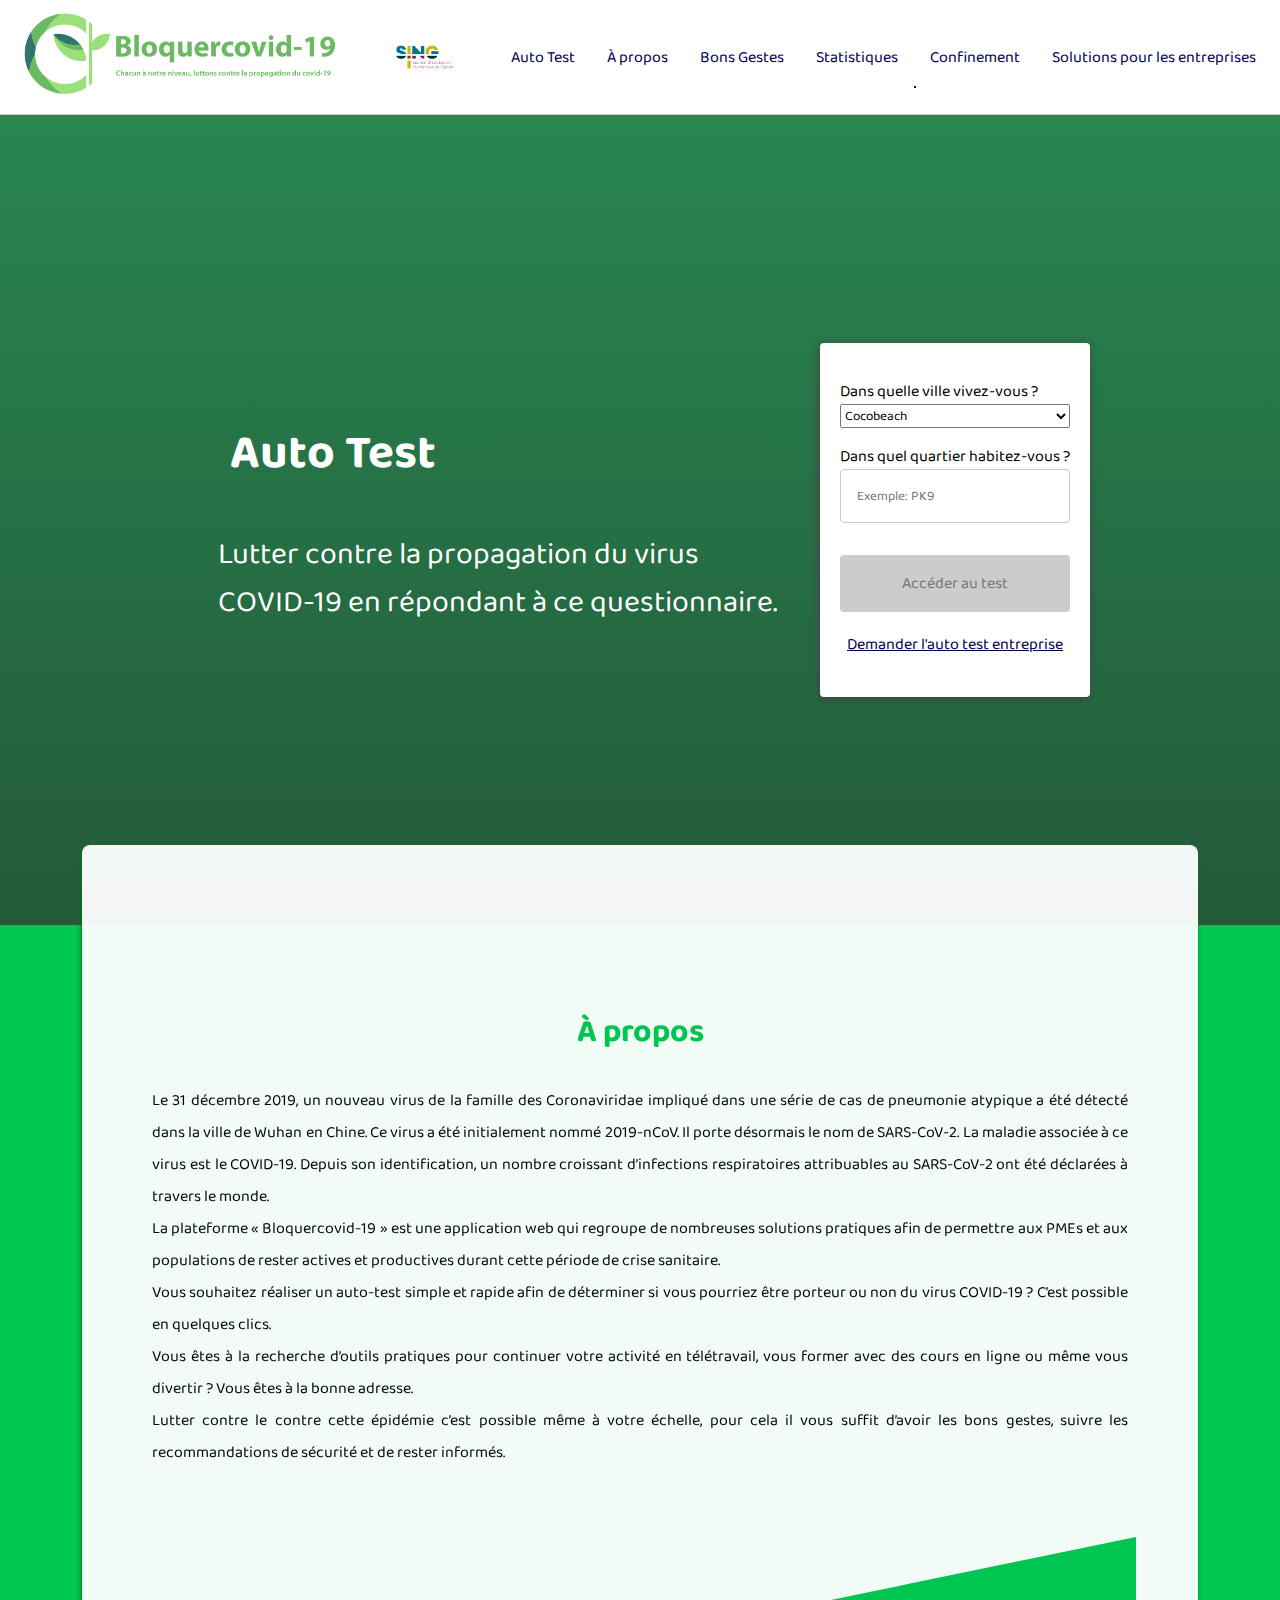
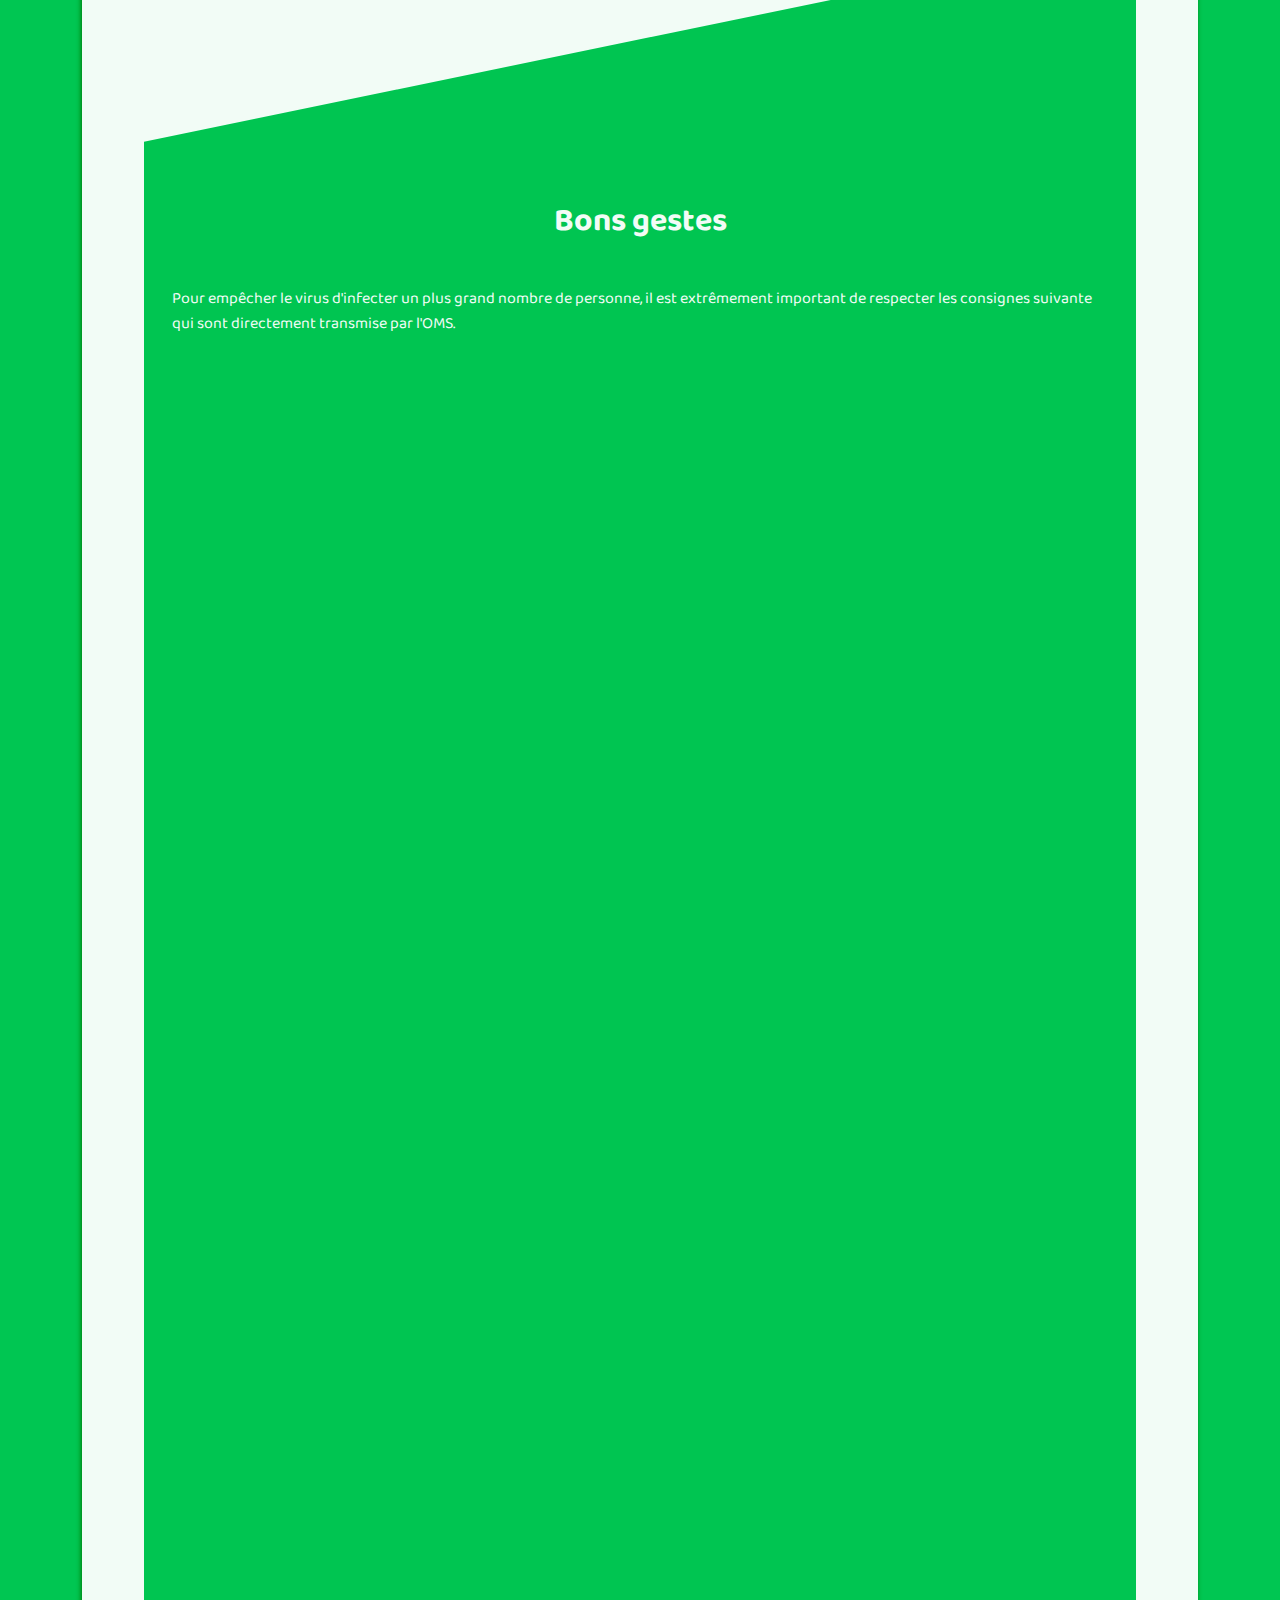
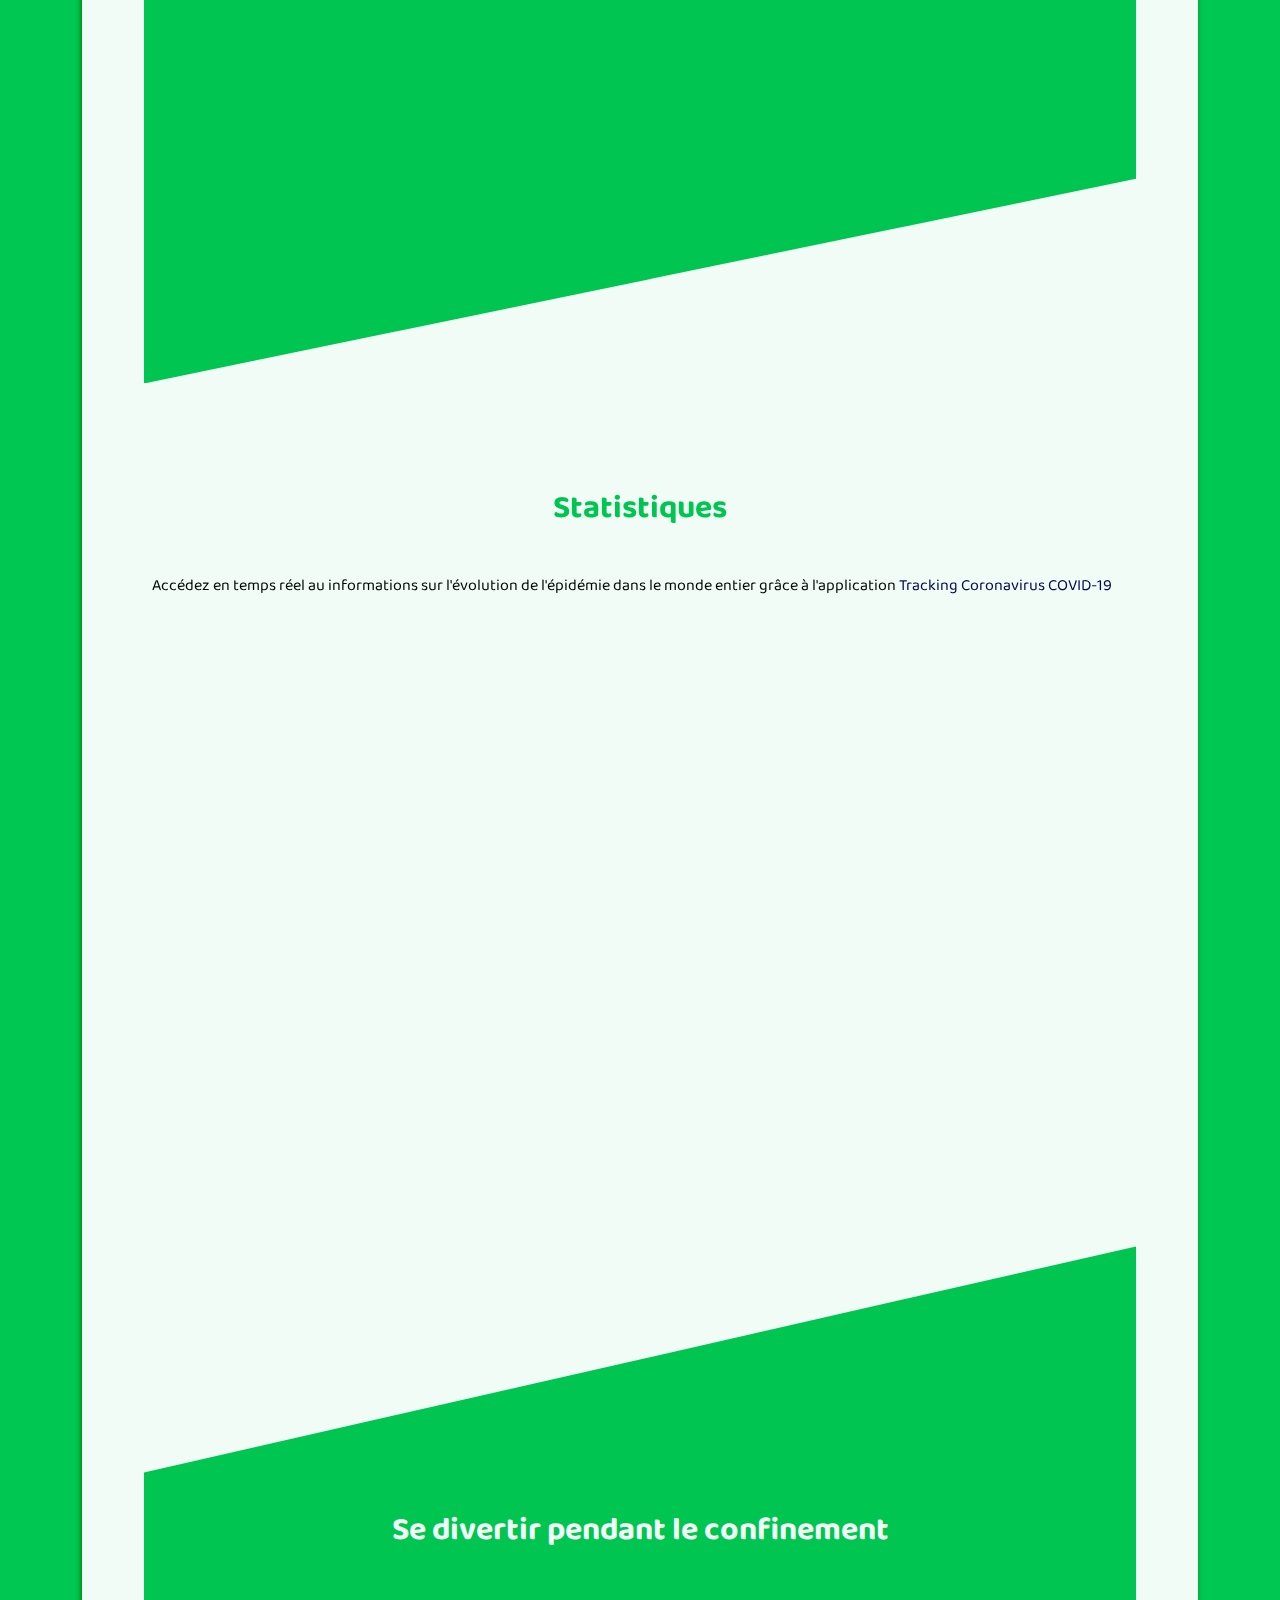
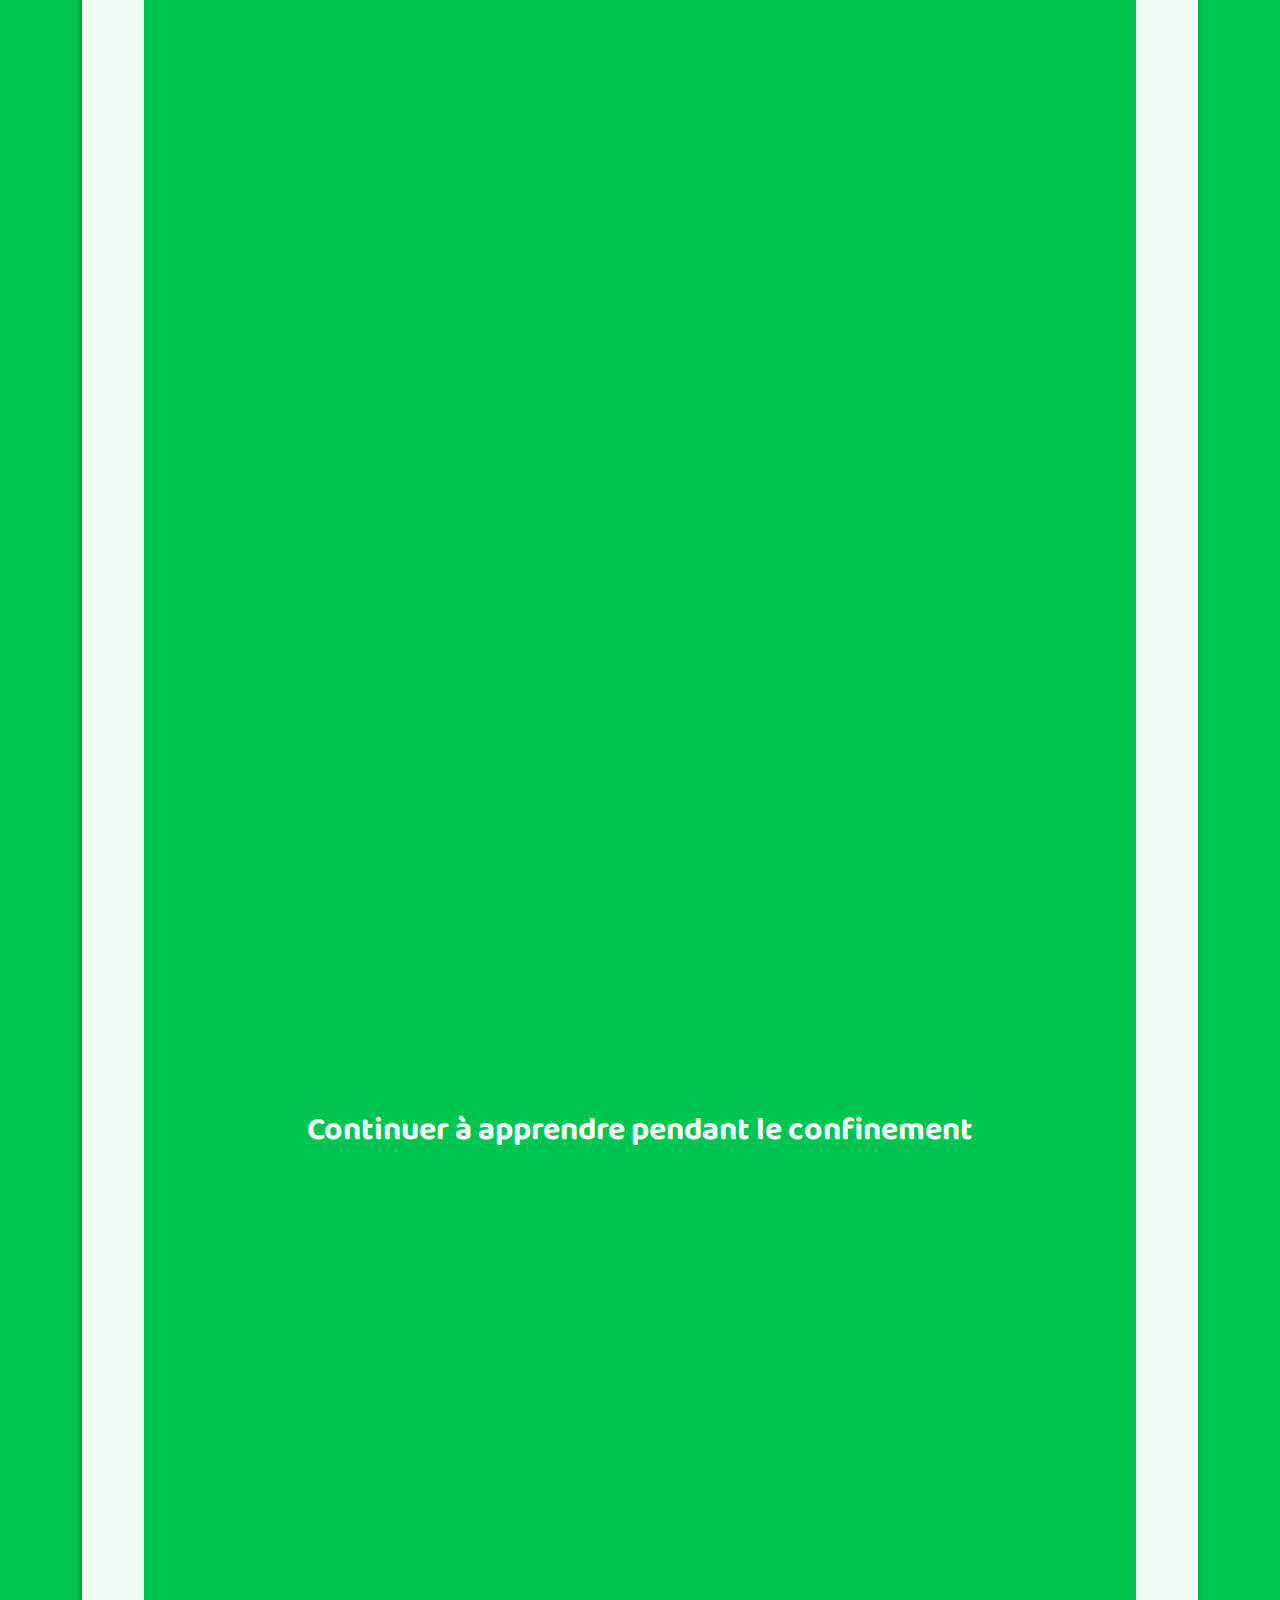
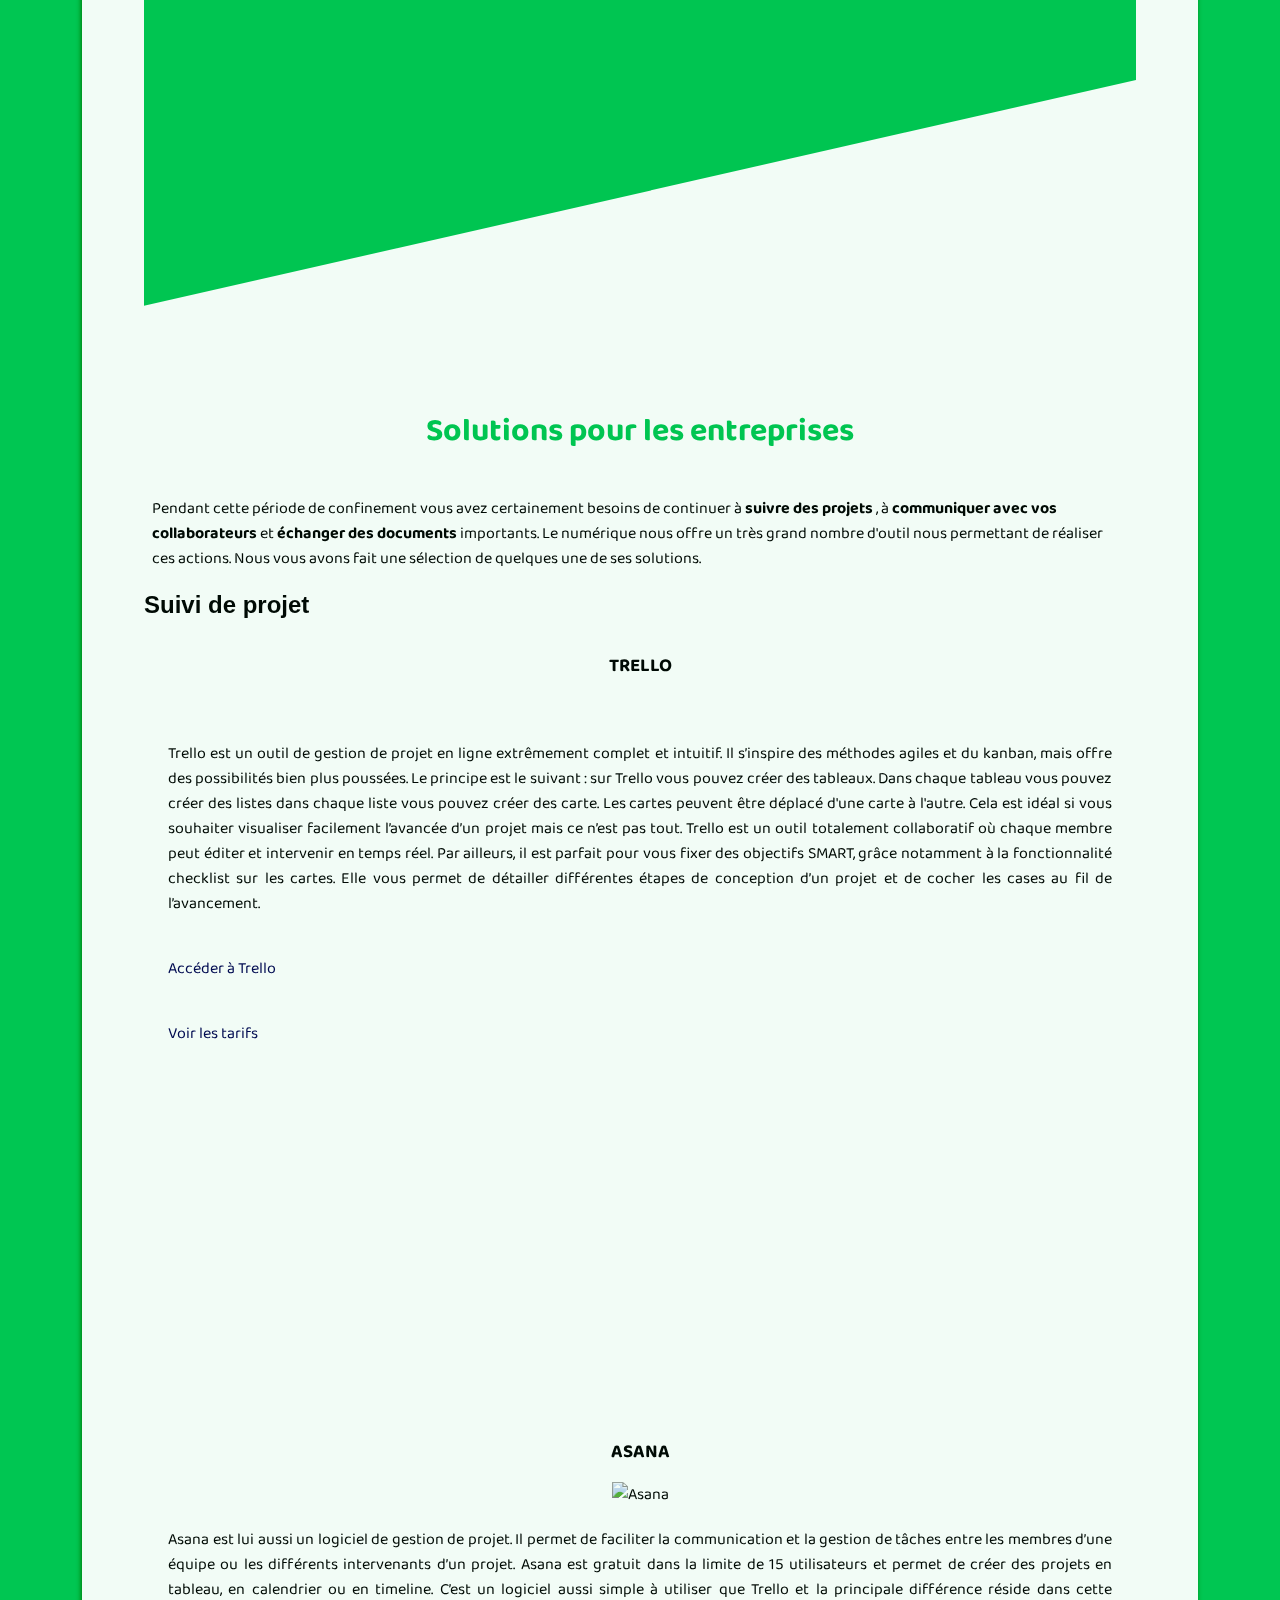
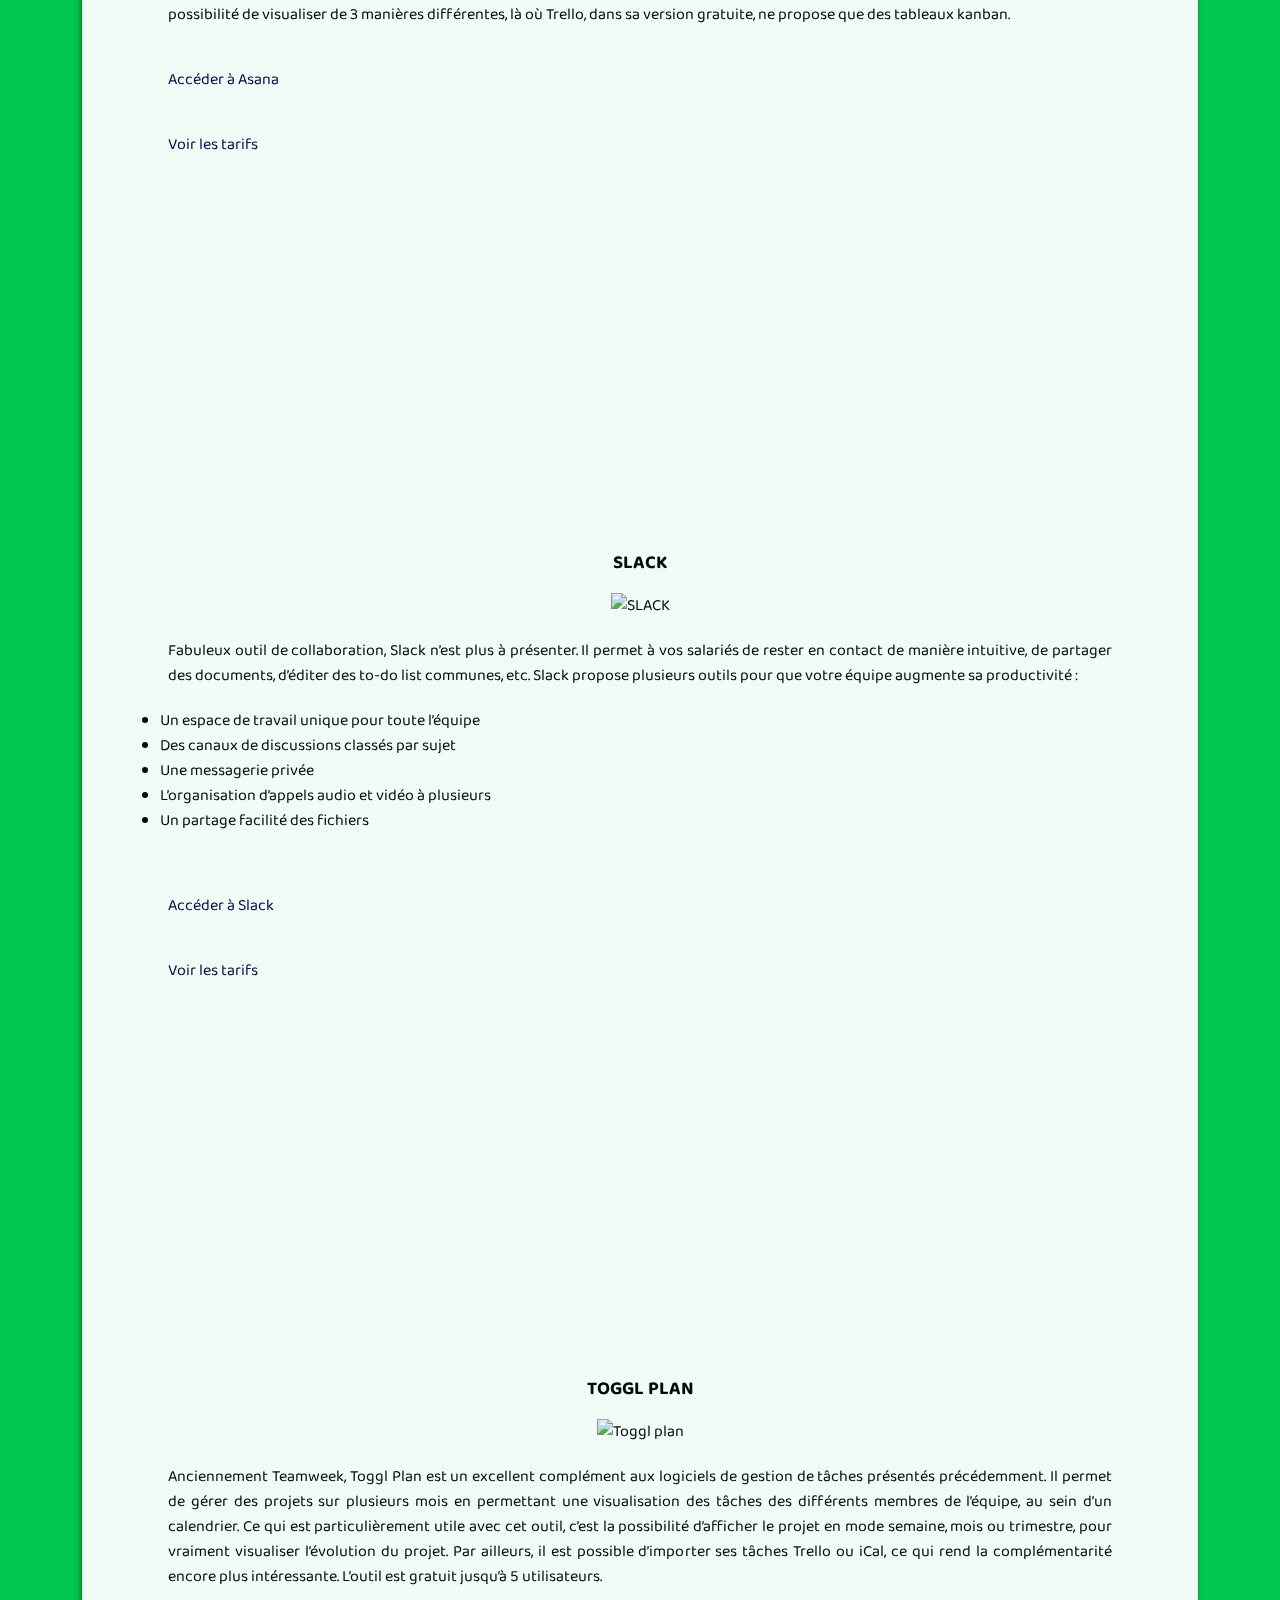
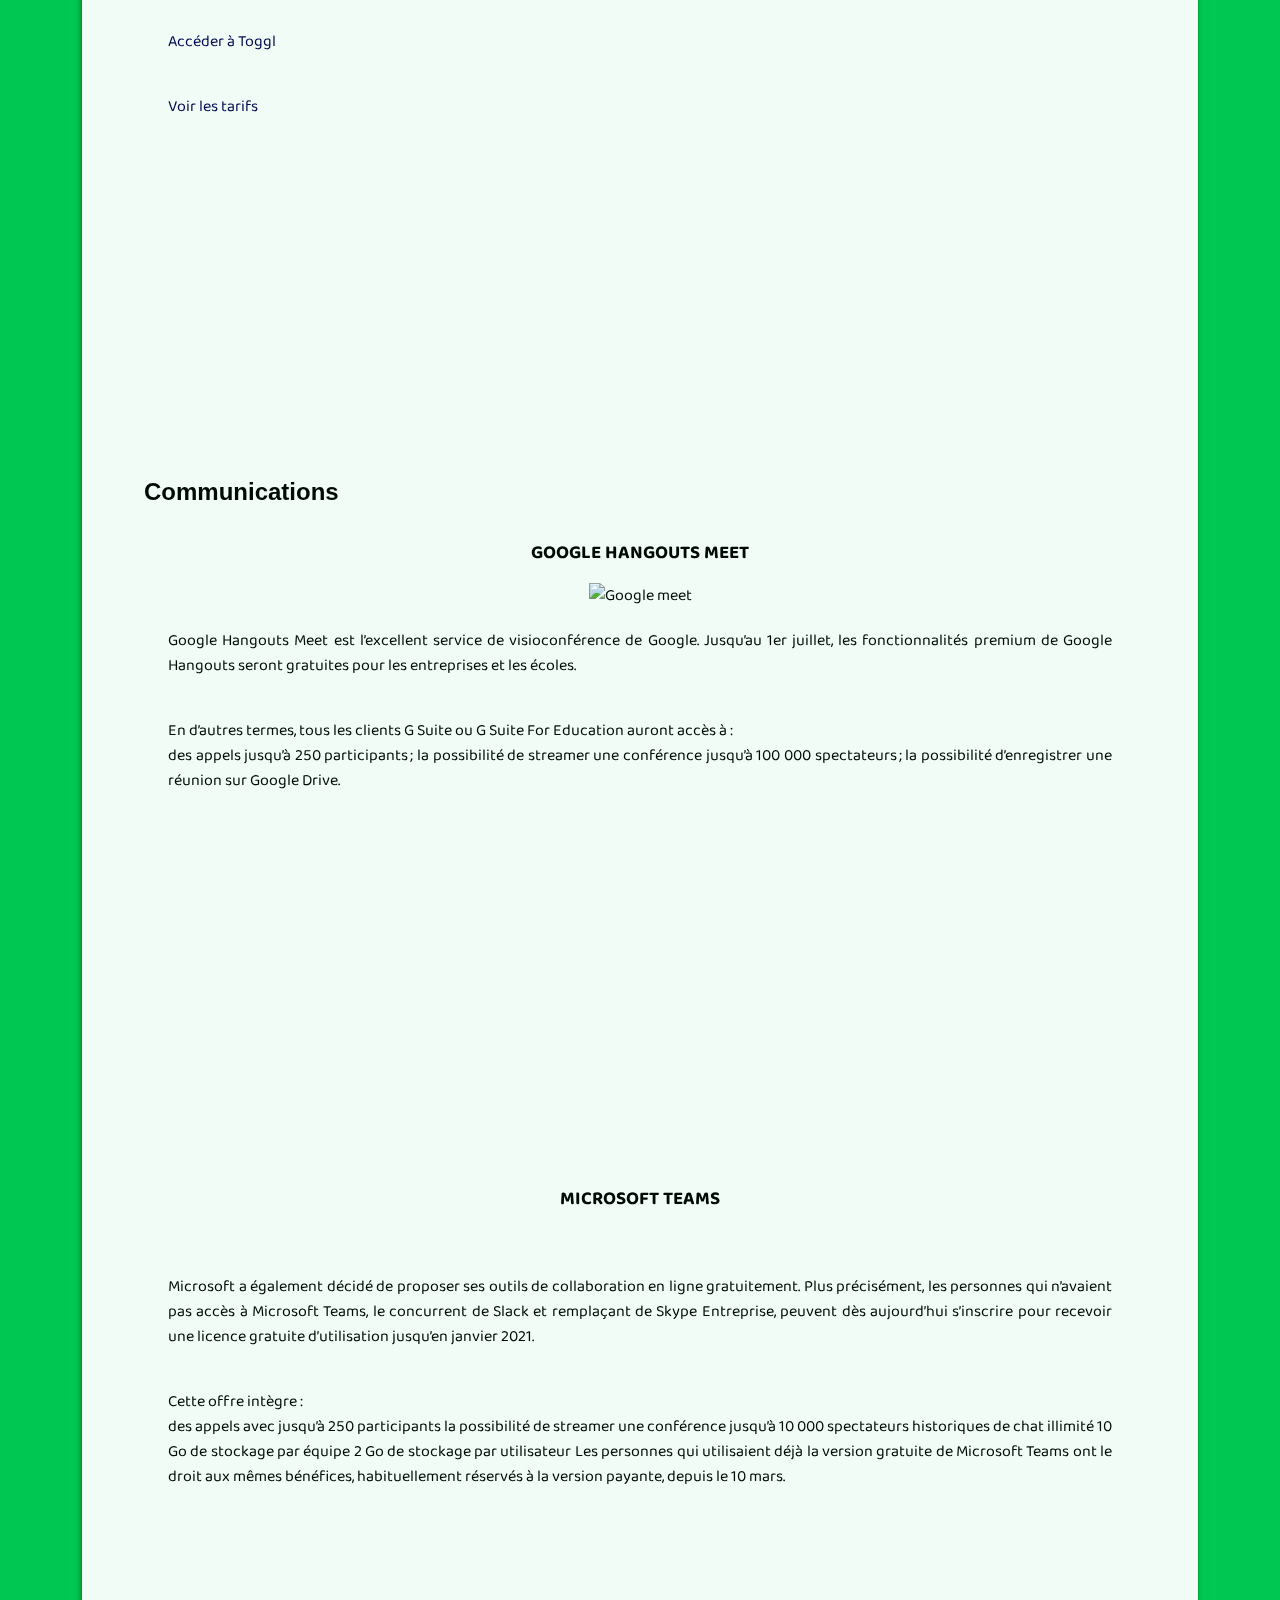
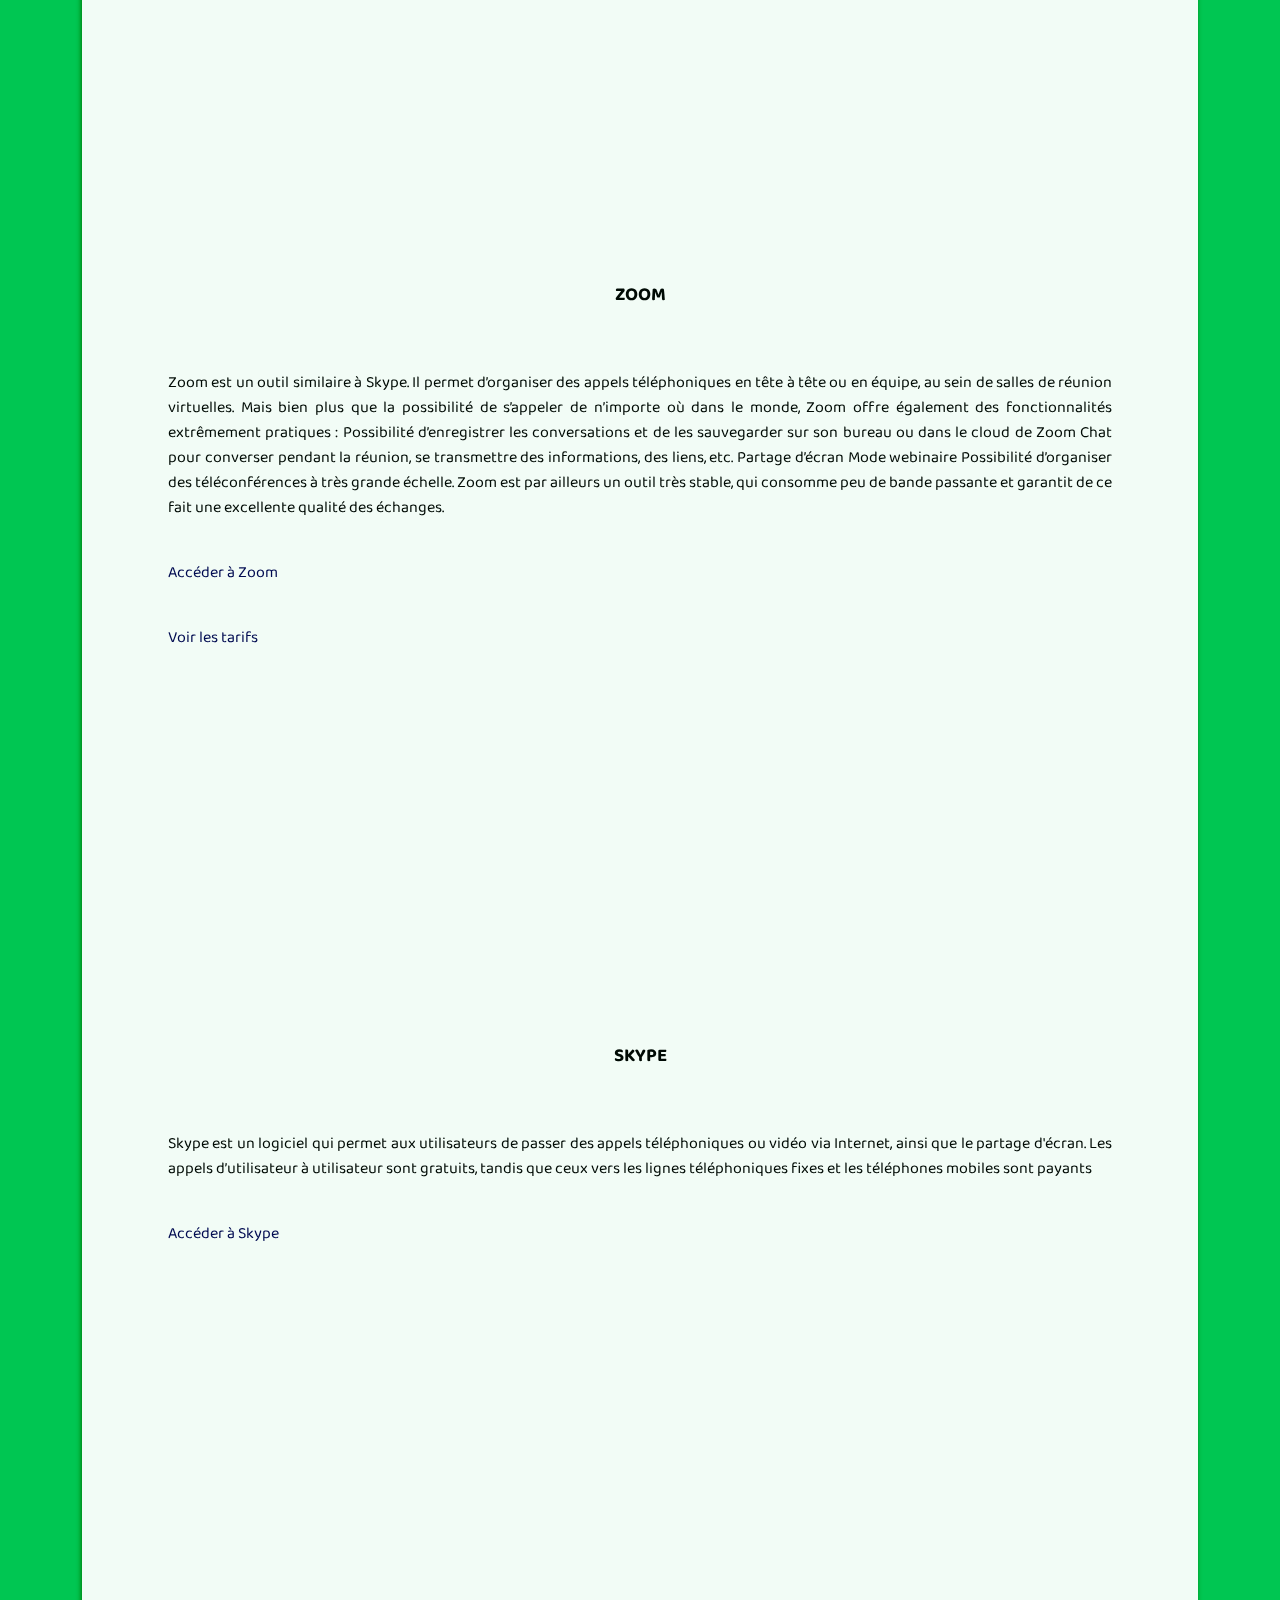
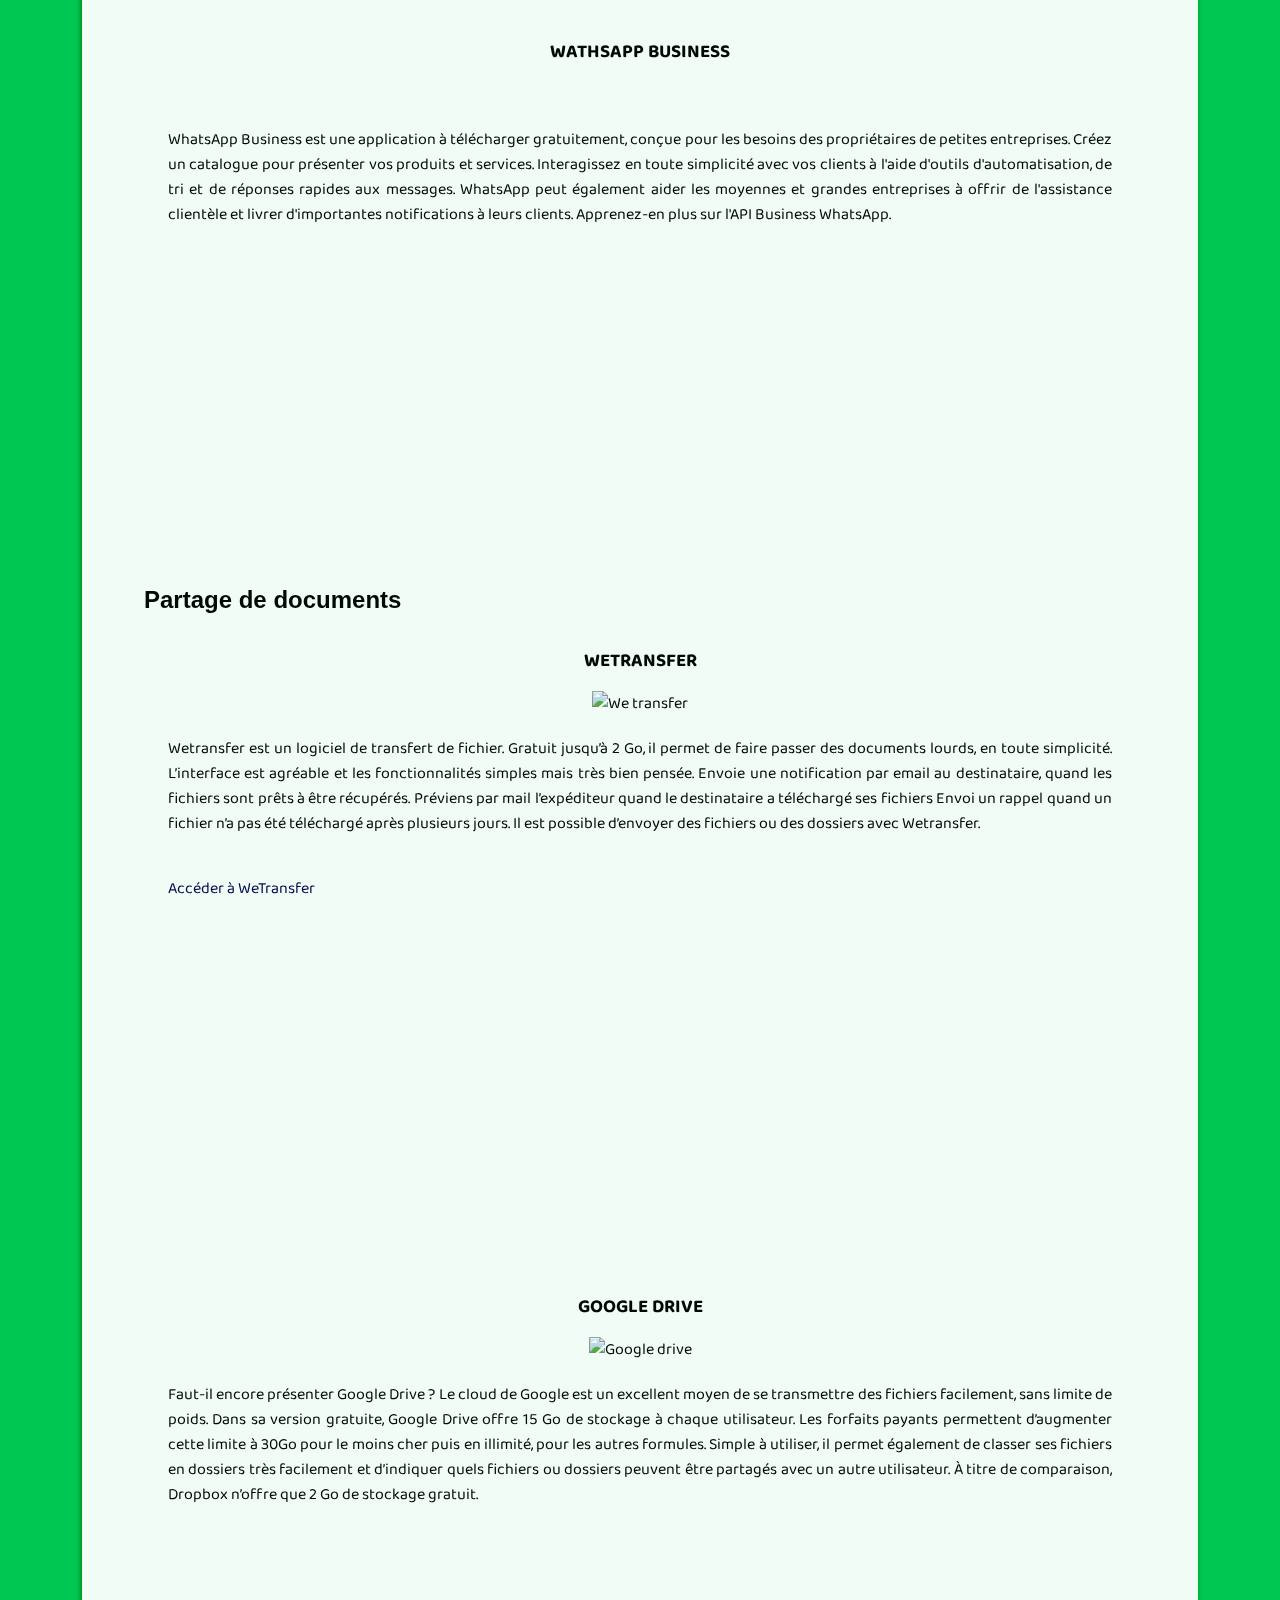
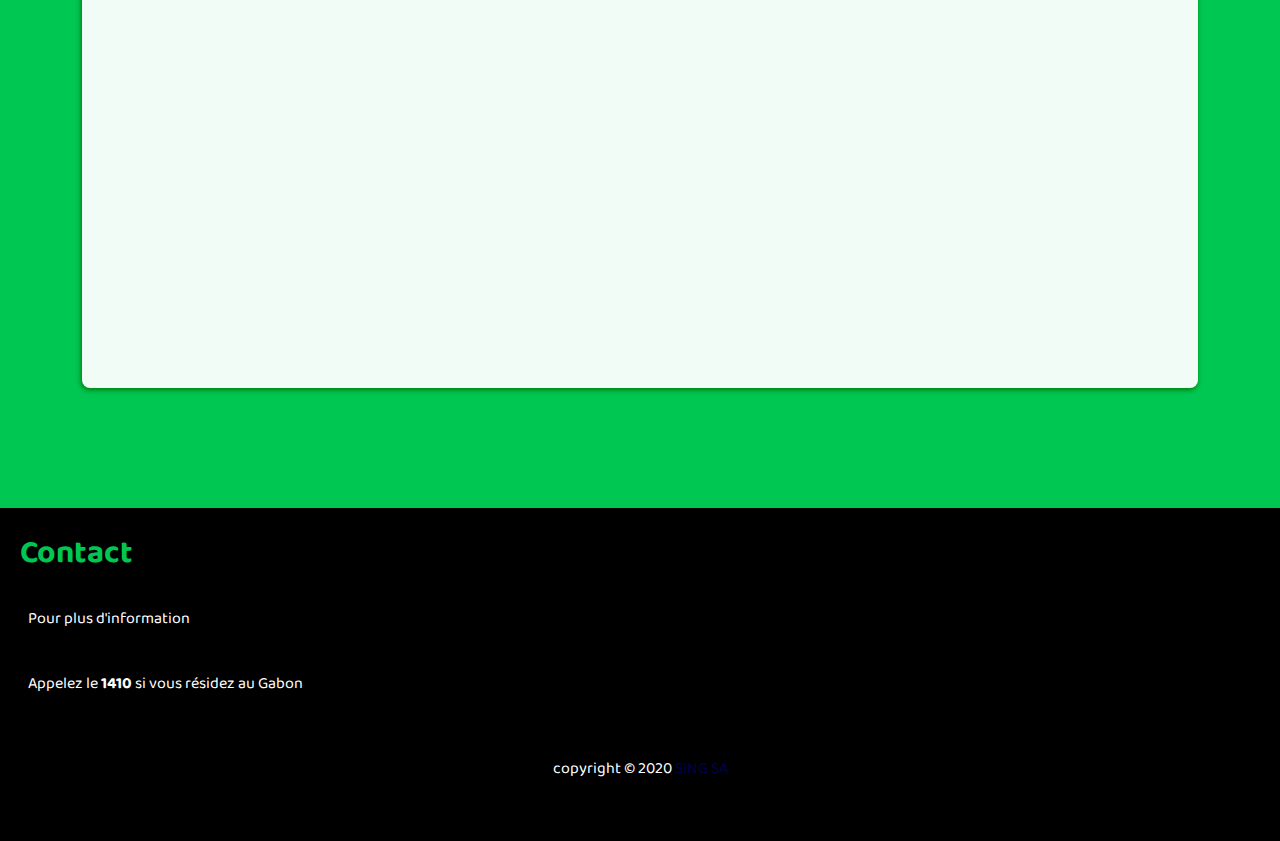
==== commit 0b2cfa44: "FIX remove stat Gabon" ====
--- a/index.html
+++ b/index.html
@@ -18,35 +18,10 @@
 
     <title>Bloquer Covid-19, Gabon</title>
 
-    <style>
-        #stat-gabon {
-            display: flex;
-            flex-direction: row;
-            position: sticky;
-            top: 0px;
-            z-index: 100;
-            justify-content: center;
-            height: 32px;
-            background-color: #eeeeee;
-            align-items: center;
-        }
-
-        #stat-gabon p {
-            padding: 0px 8px;
-        }
-
-        header {
-            top: 32px;
-        }
-    </style>
-
 </head>
 
 <body>
-    <div id="stat-gabon">
-        <p style="color: green;"><span id="confirmed"></span> Confirmé(s)</p>
-        <p style="color: red;"><span id="deces"></span> Décès</p>
-    </div>
+
     <header>
         <div class="logo-cn">
             <img src="./assets/logo.jpg" alt="Logo" class="logo">
@@ -233,19 +208,11 @@
 
             <section id="stat">
                 <h1>Statistiques</h1>
-                <p style="text-align: center;">Suivez l'évolution de la propagation du virus Covid-19 au Gabon grâce aux
-                    chiffres officiels fournies
-                    par le Comité de Pilotage contre le Coronavirus.</p>
-                <div class="center stat-gabon">
-                    <h2>Nombre de cas confirmés au Gabon</h2>
-                    <h1 id="stat-cas-gabon"></h1>
-                    <p id="stat-date-gabon"></p>
-                </div>
 
                 <p>Accédez en temps réel au informations sur l'évolution de l'épidémie dans le monde entier grâce à
                     l'application <a href="https://app.developer.here.com/coronavirus/">Tracking Coronavirus
                         COVID-19</a> </p>
-                <iframe src="https://app.developer.here.com/coronavirus/" width="100%" height="400"
+                <iframe id="stat-covid" src="https://app.developer.here.com/coronavirus/"
                     frameborder="0"></iframe>
             </section>
 
--- a/style.css
+++ b/style.css
@@ -418,7 +418,17 @@
     display: block;
 }
 
+#stat-covid {
+    width: 100%;
+    height: 516px;
+}
+
 @media screen and (min-width: 900px){
+
+    #stat-covid {
+        width: 1024px;
+        height: 560px;
+    }
 
     .logo {
         width: auto;
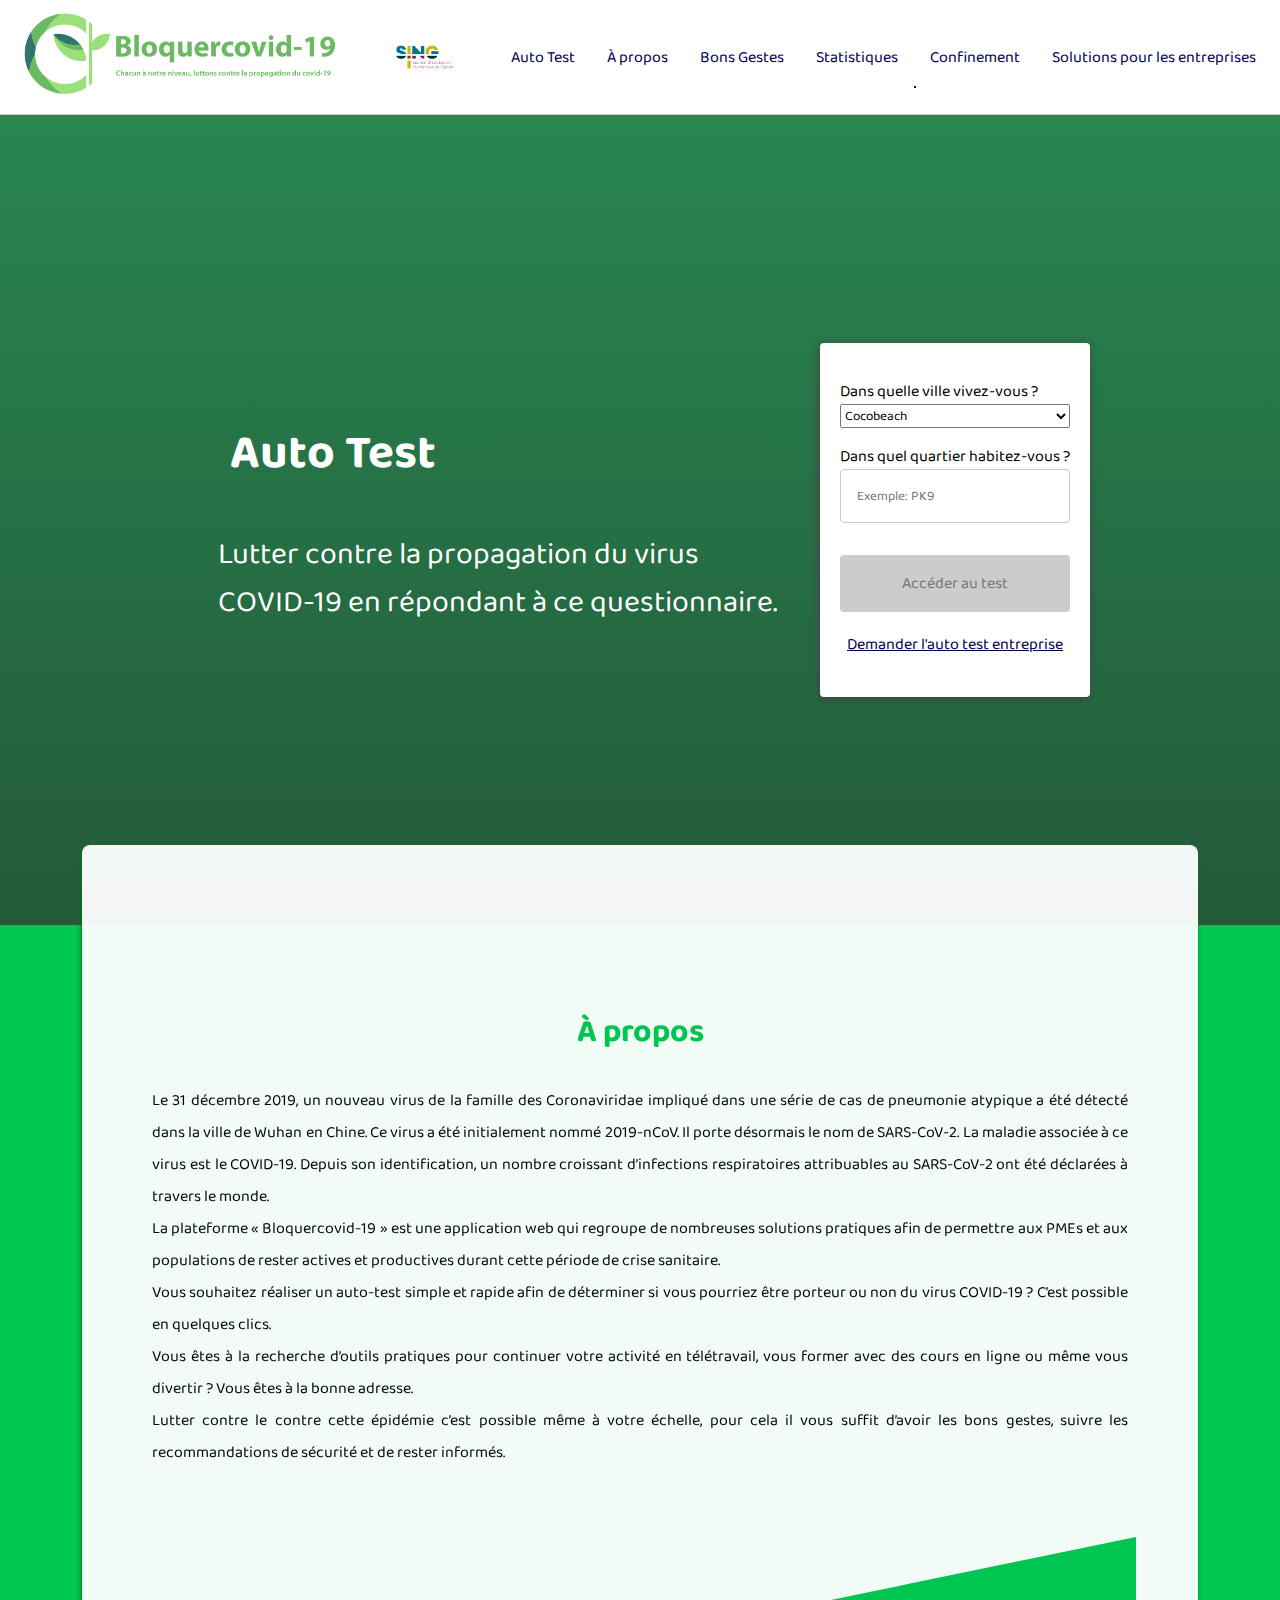
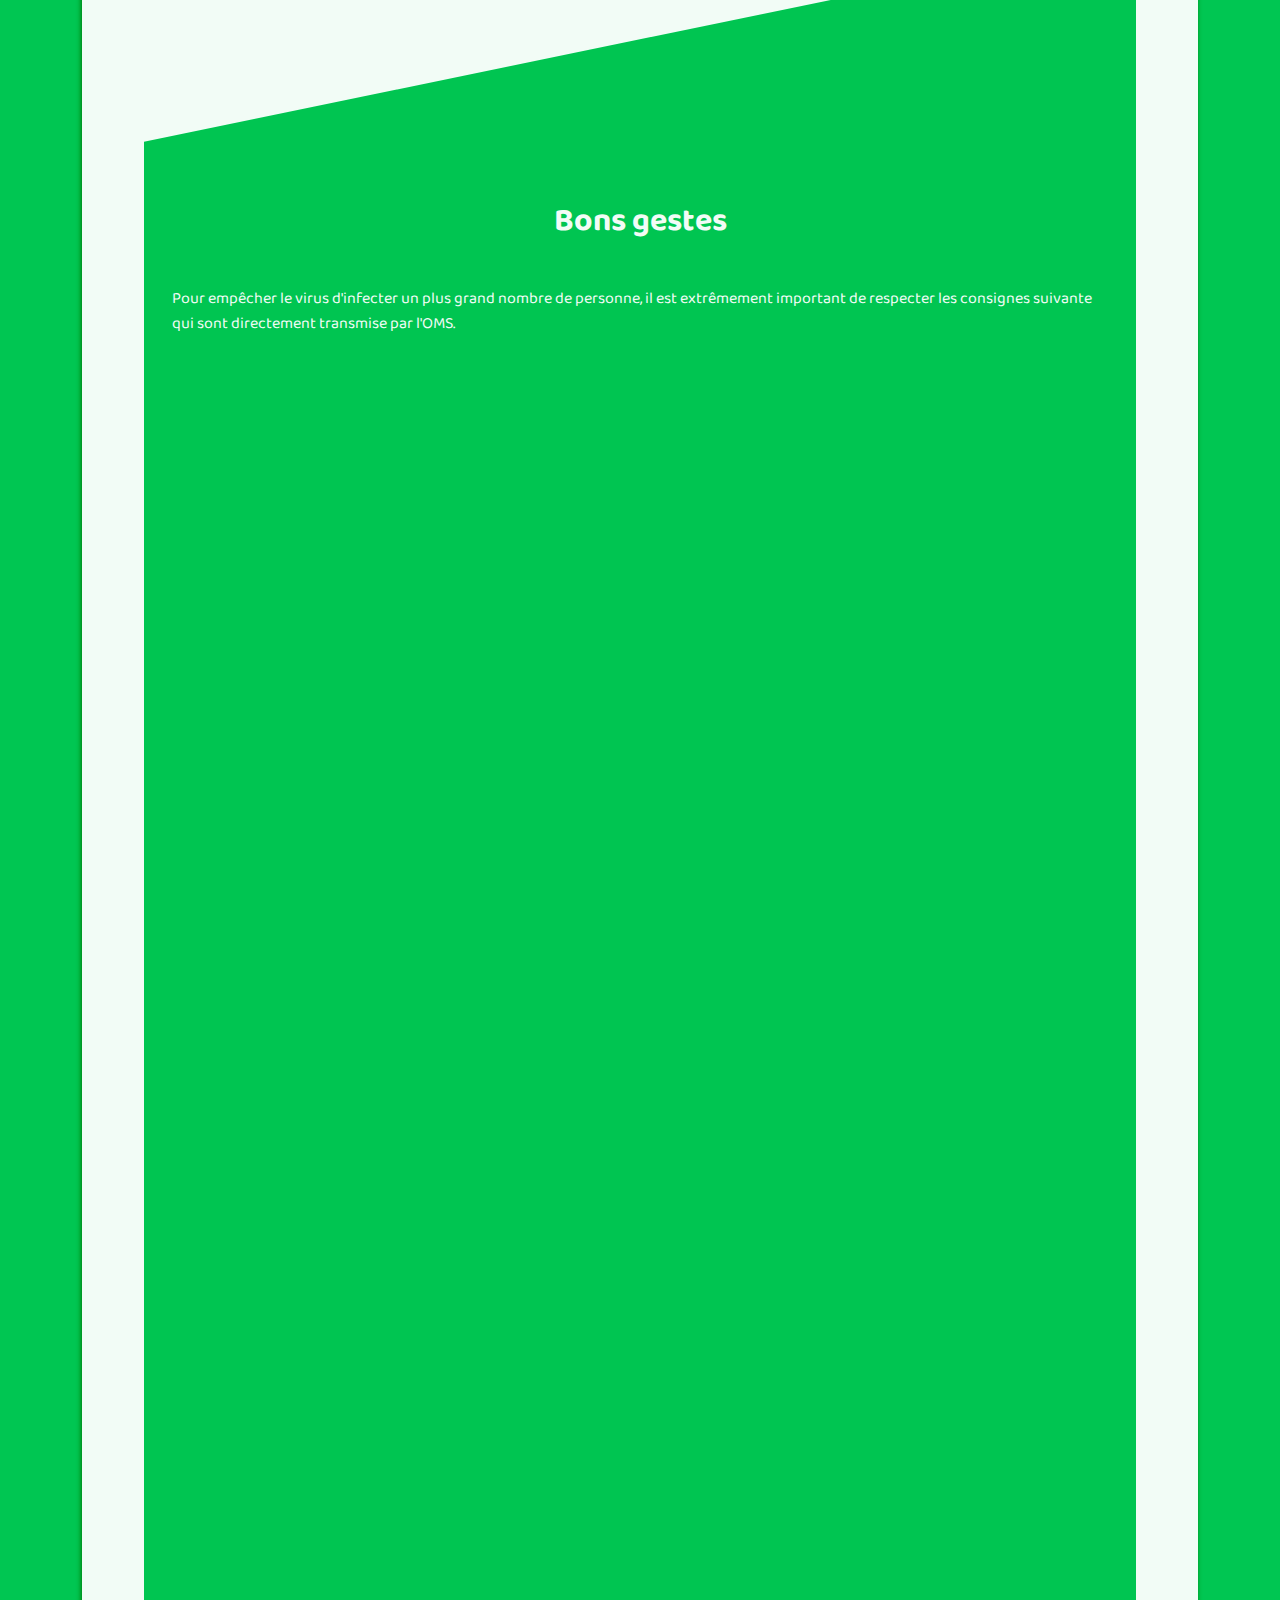
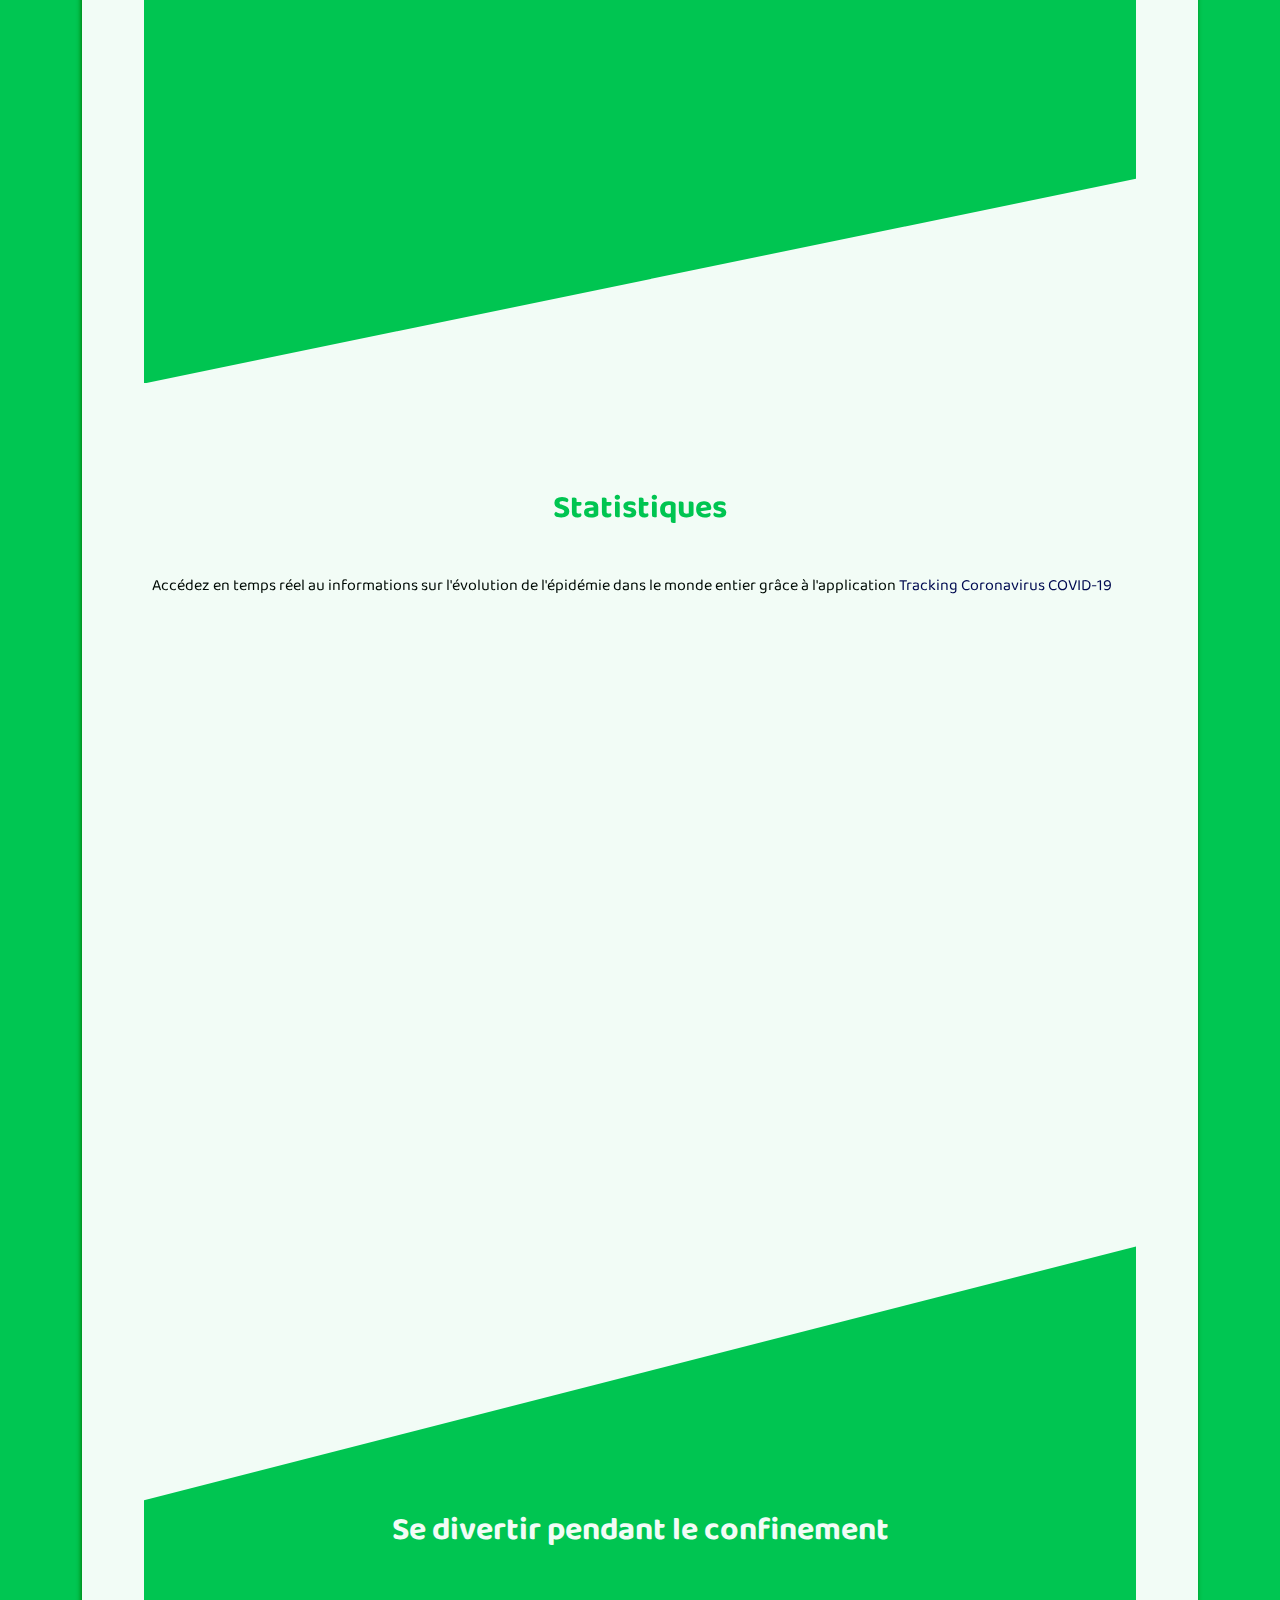
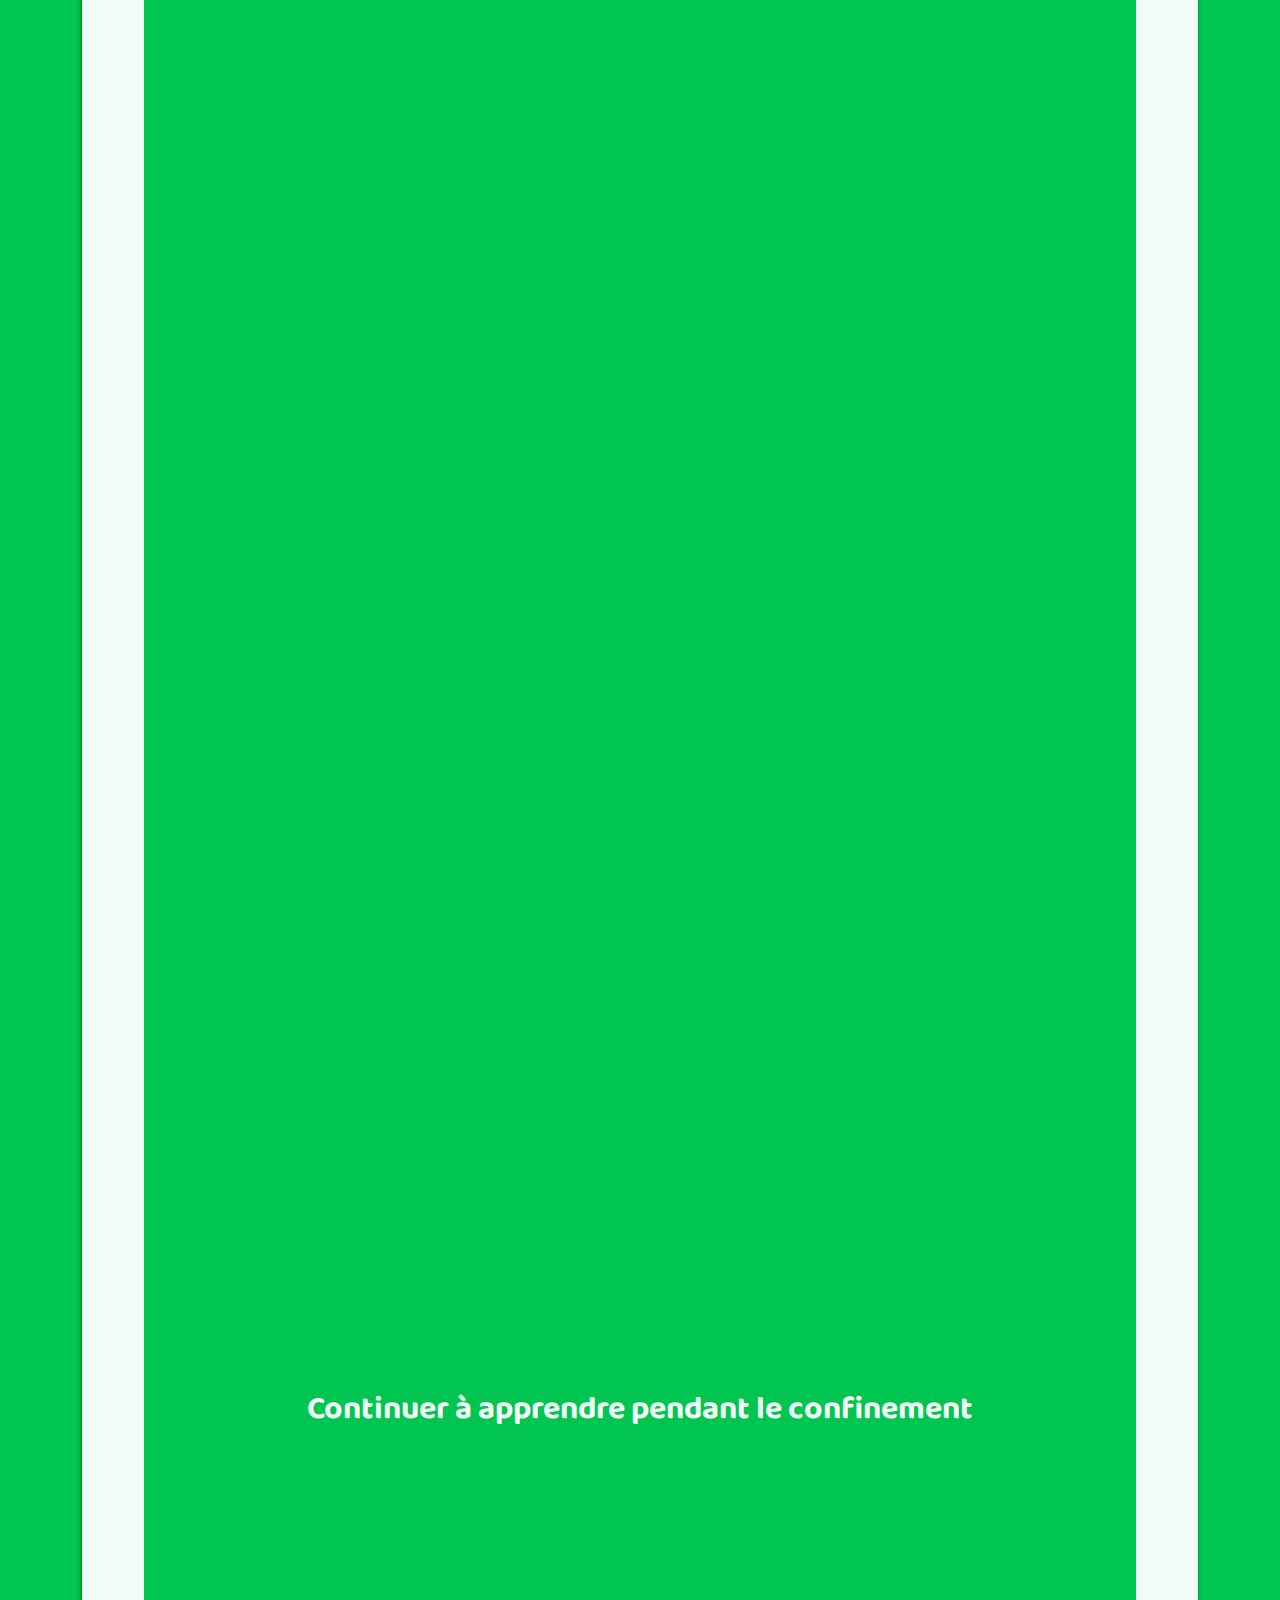
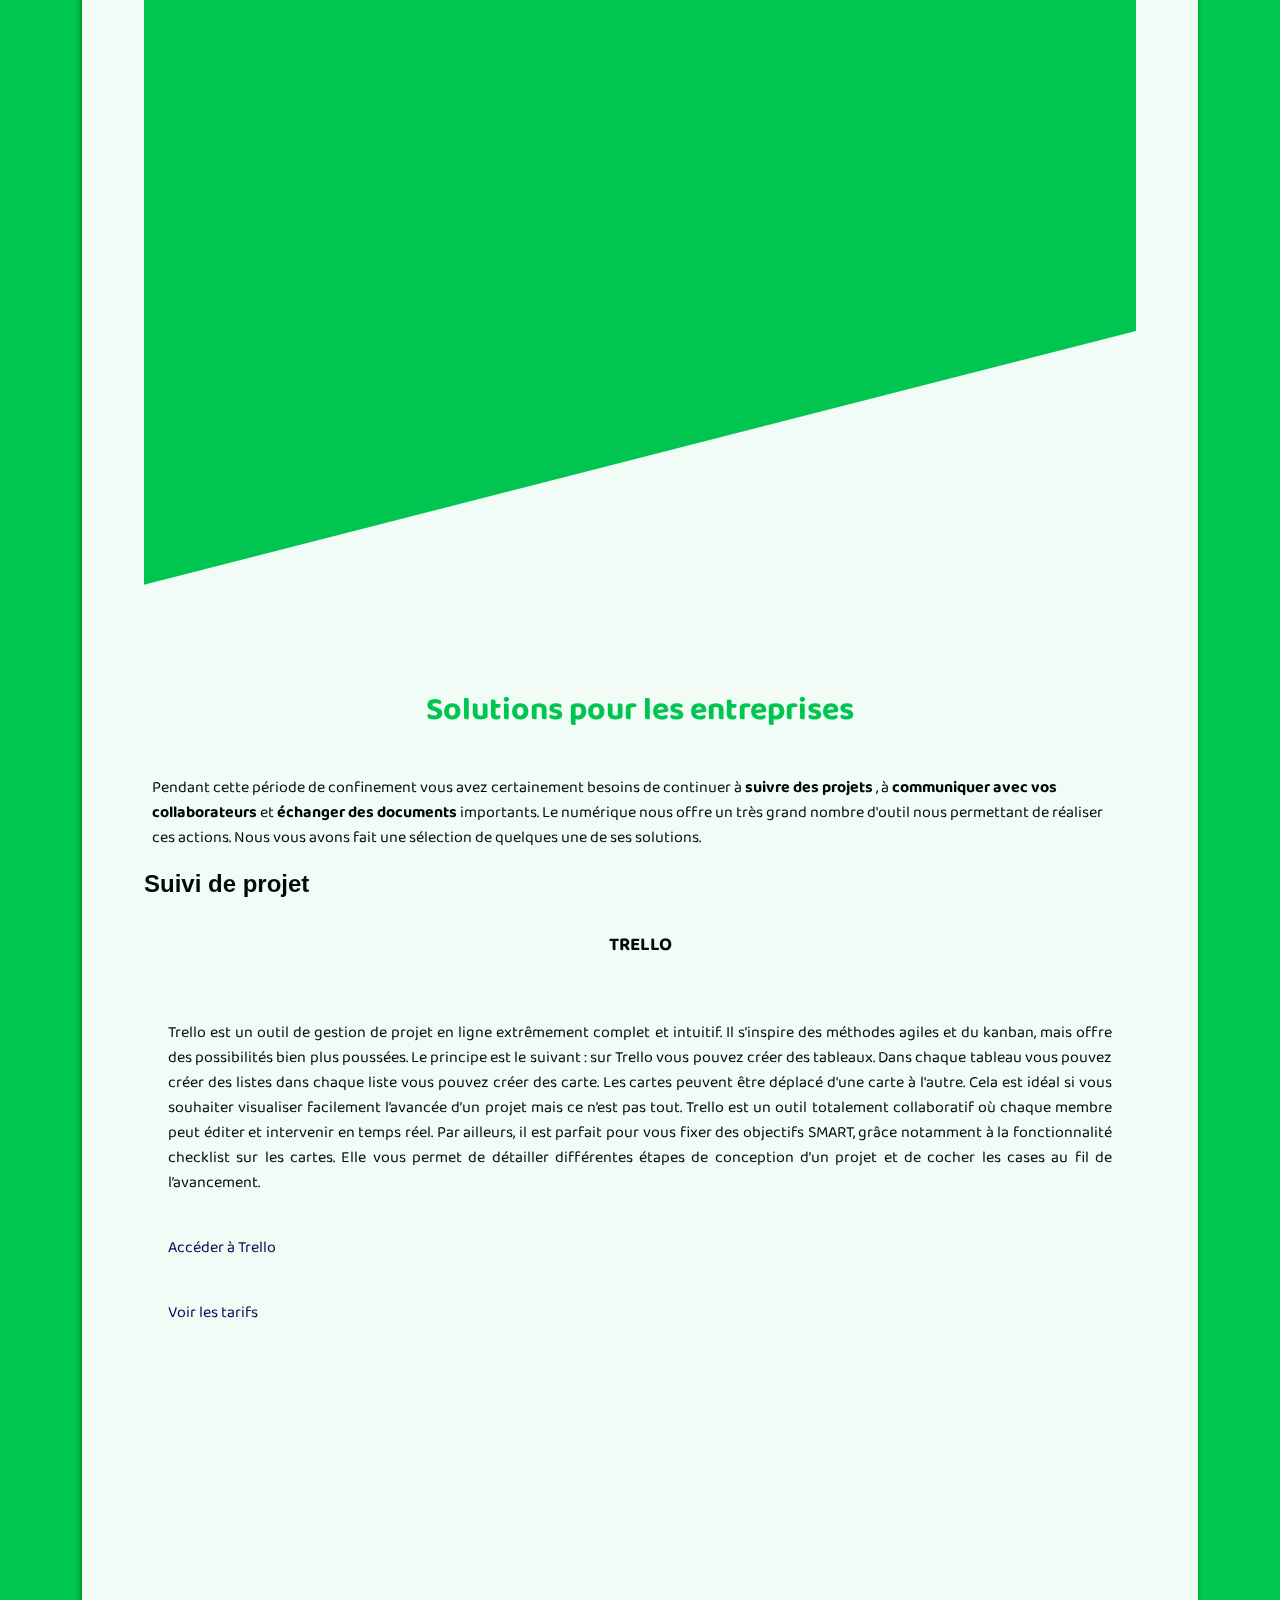
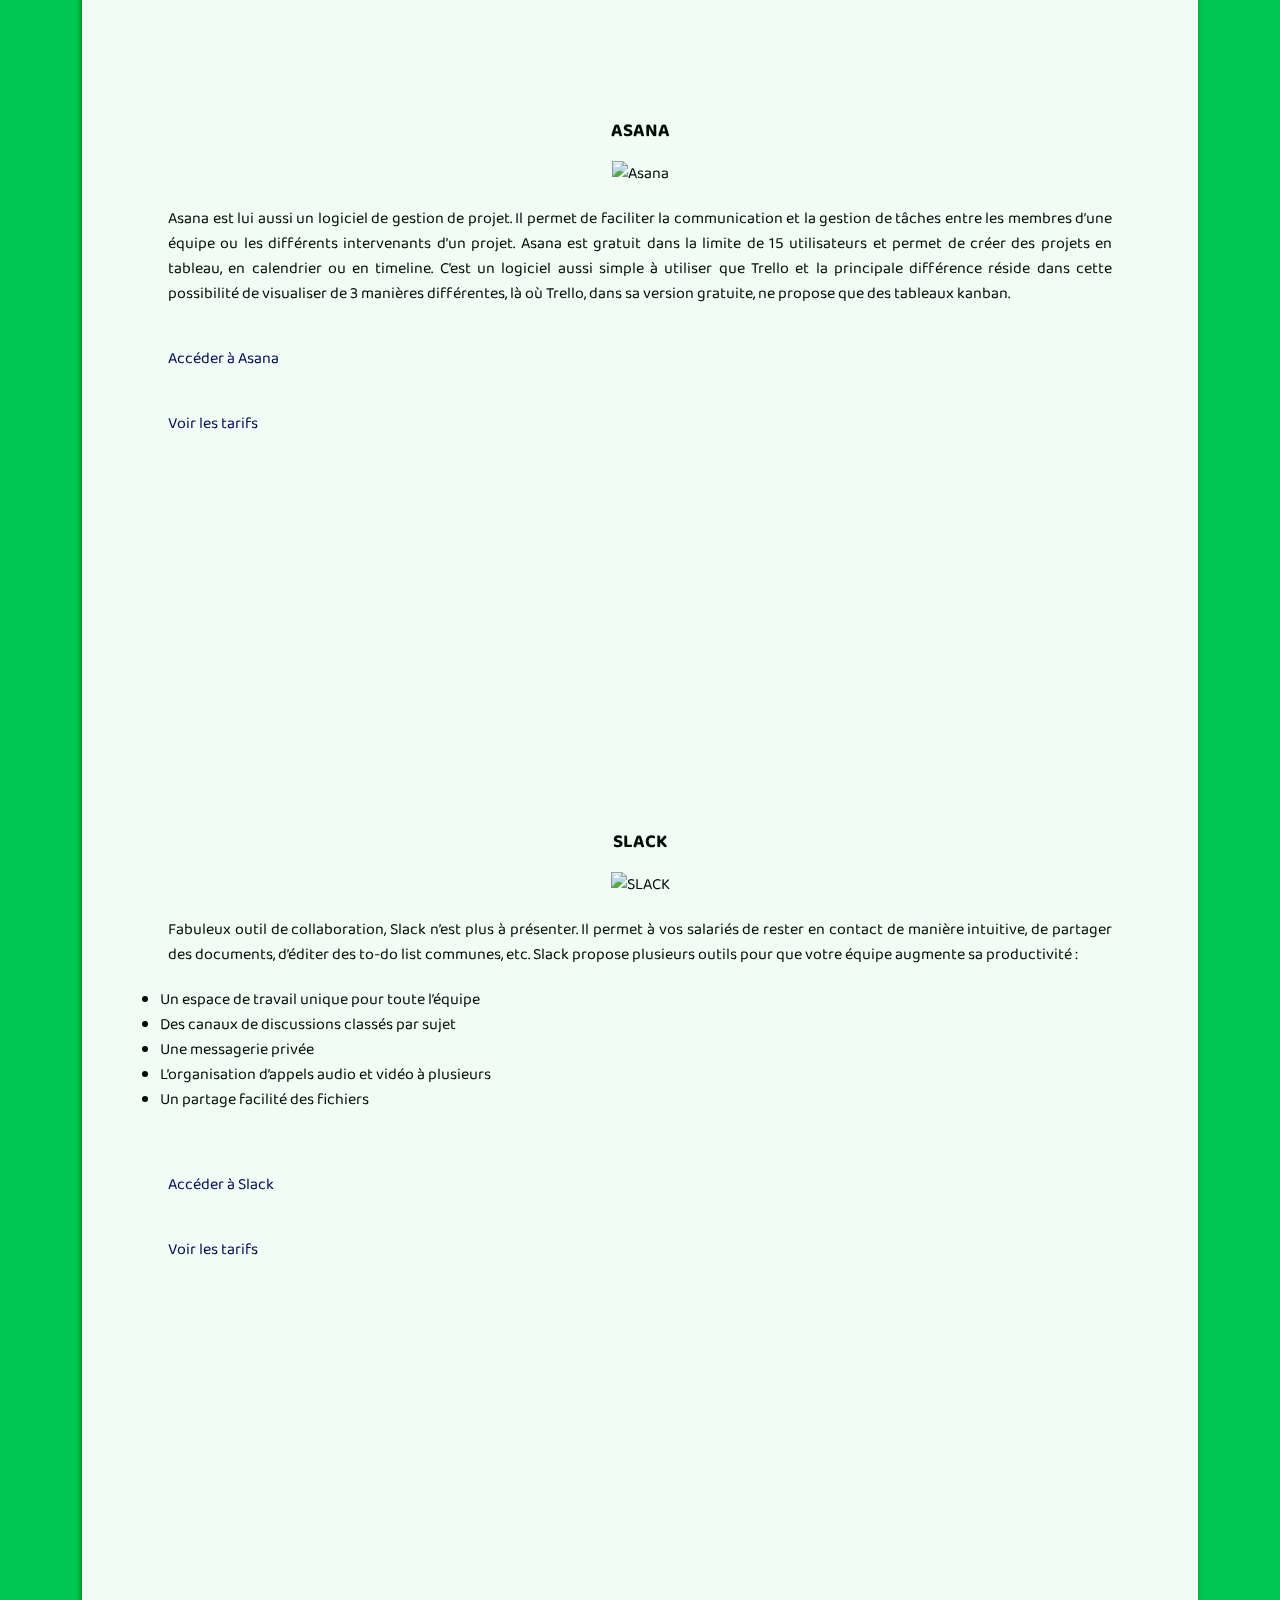
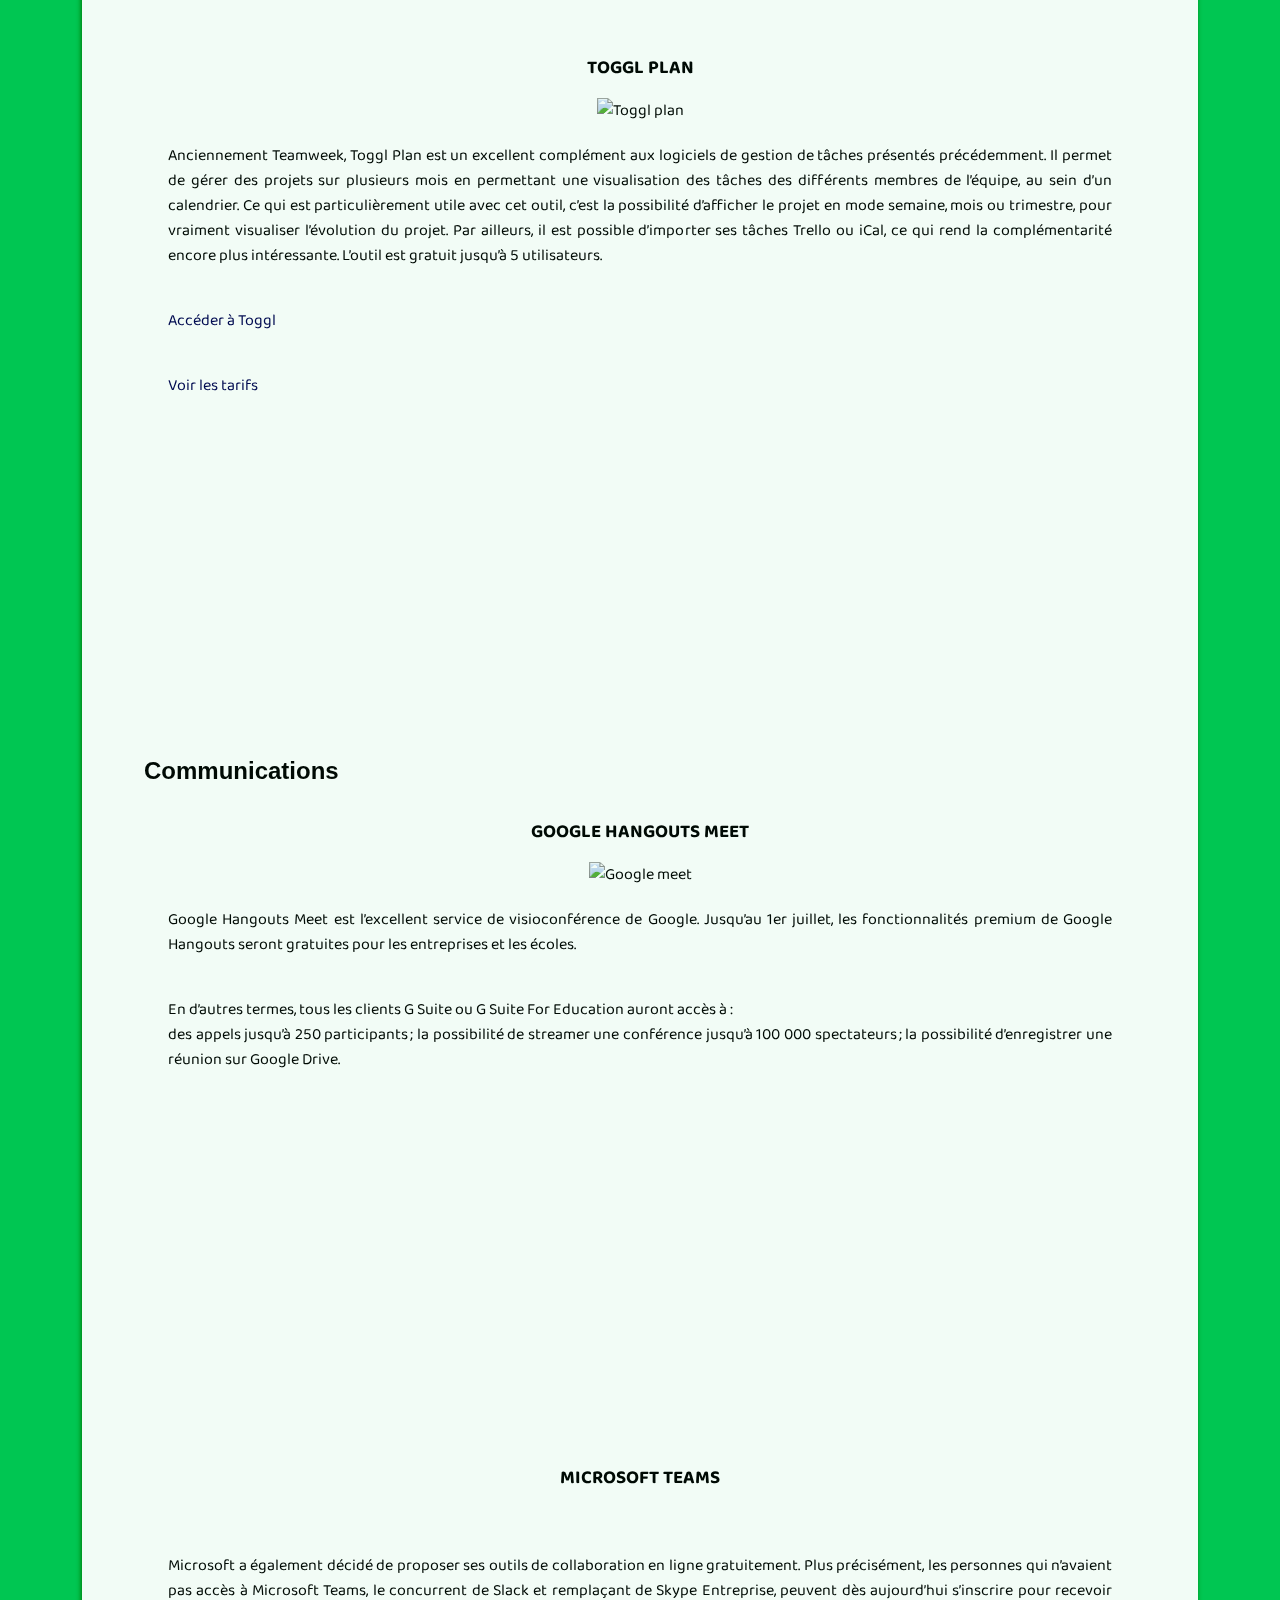
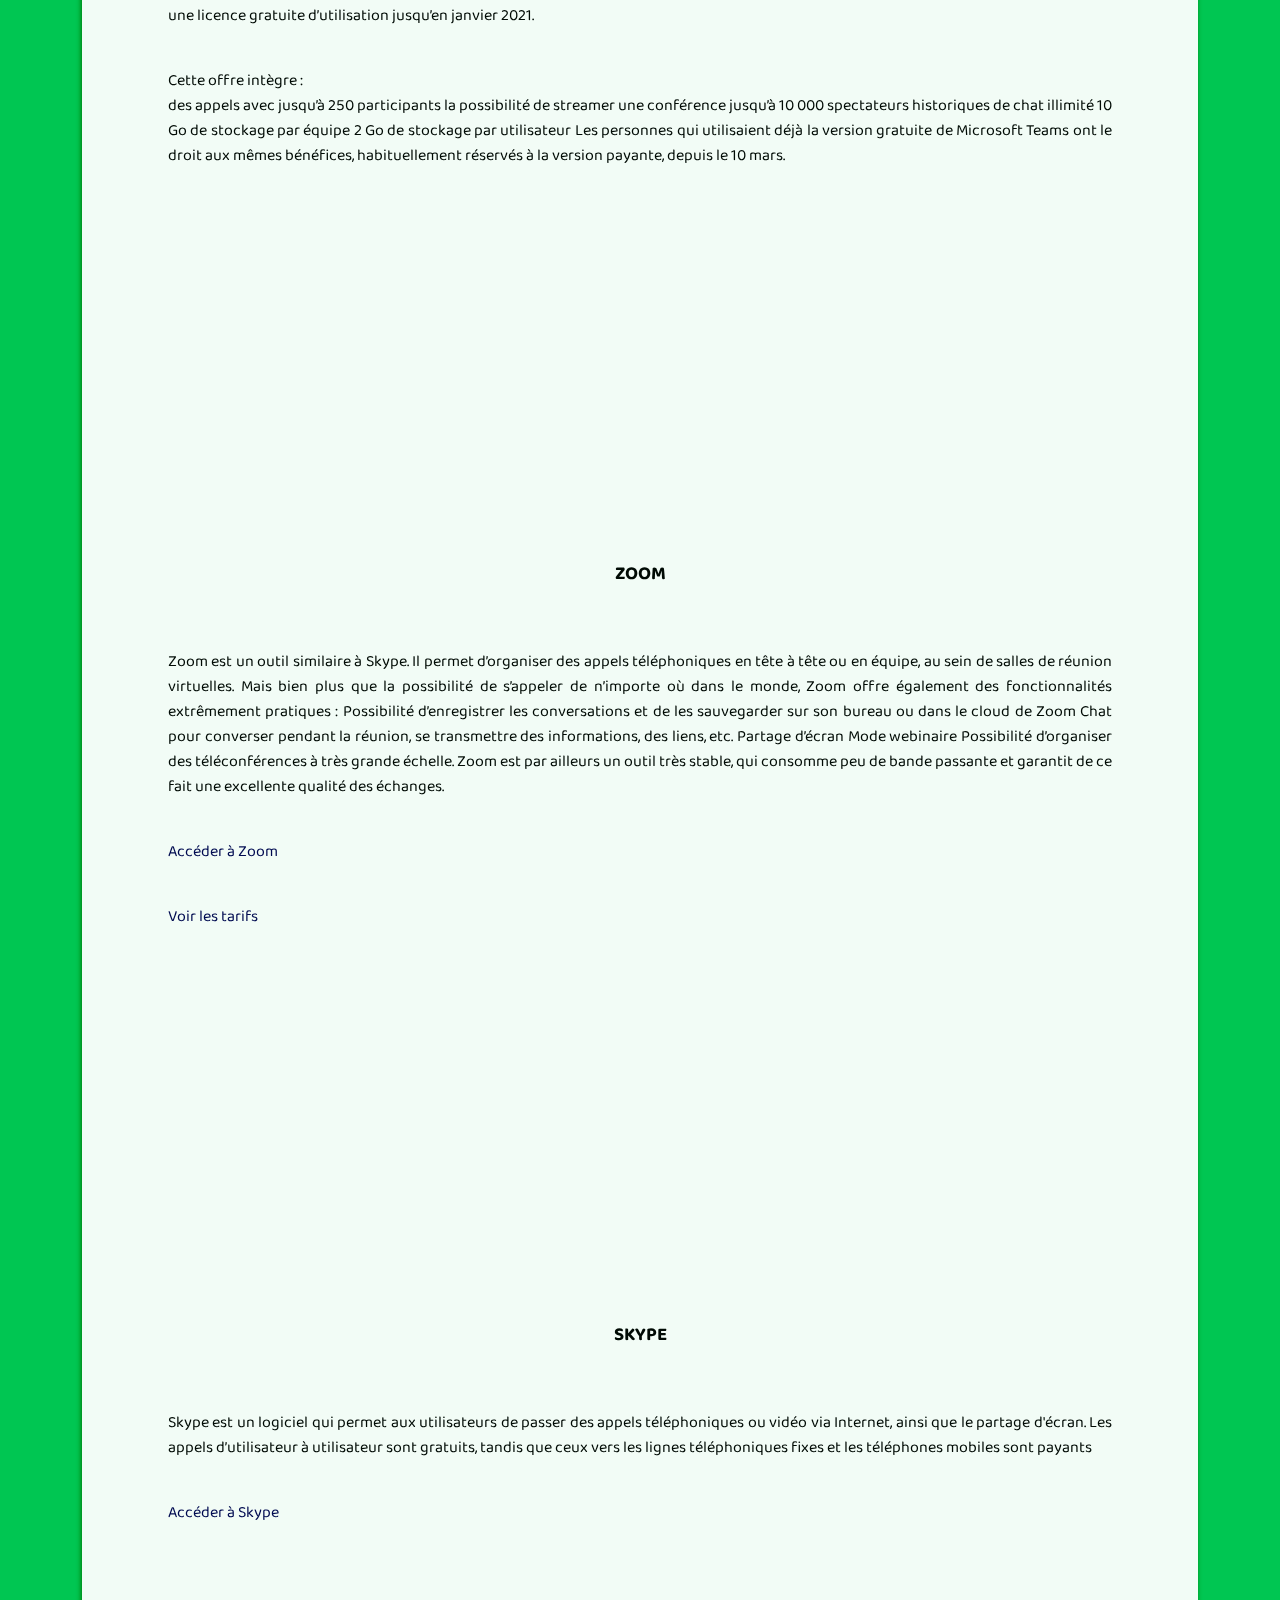
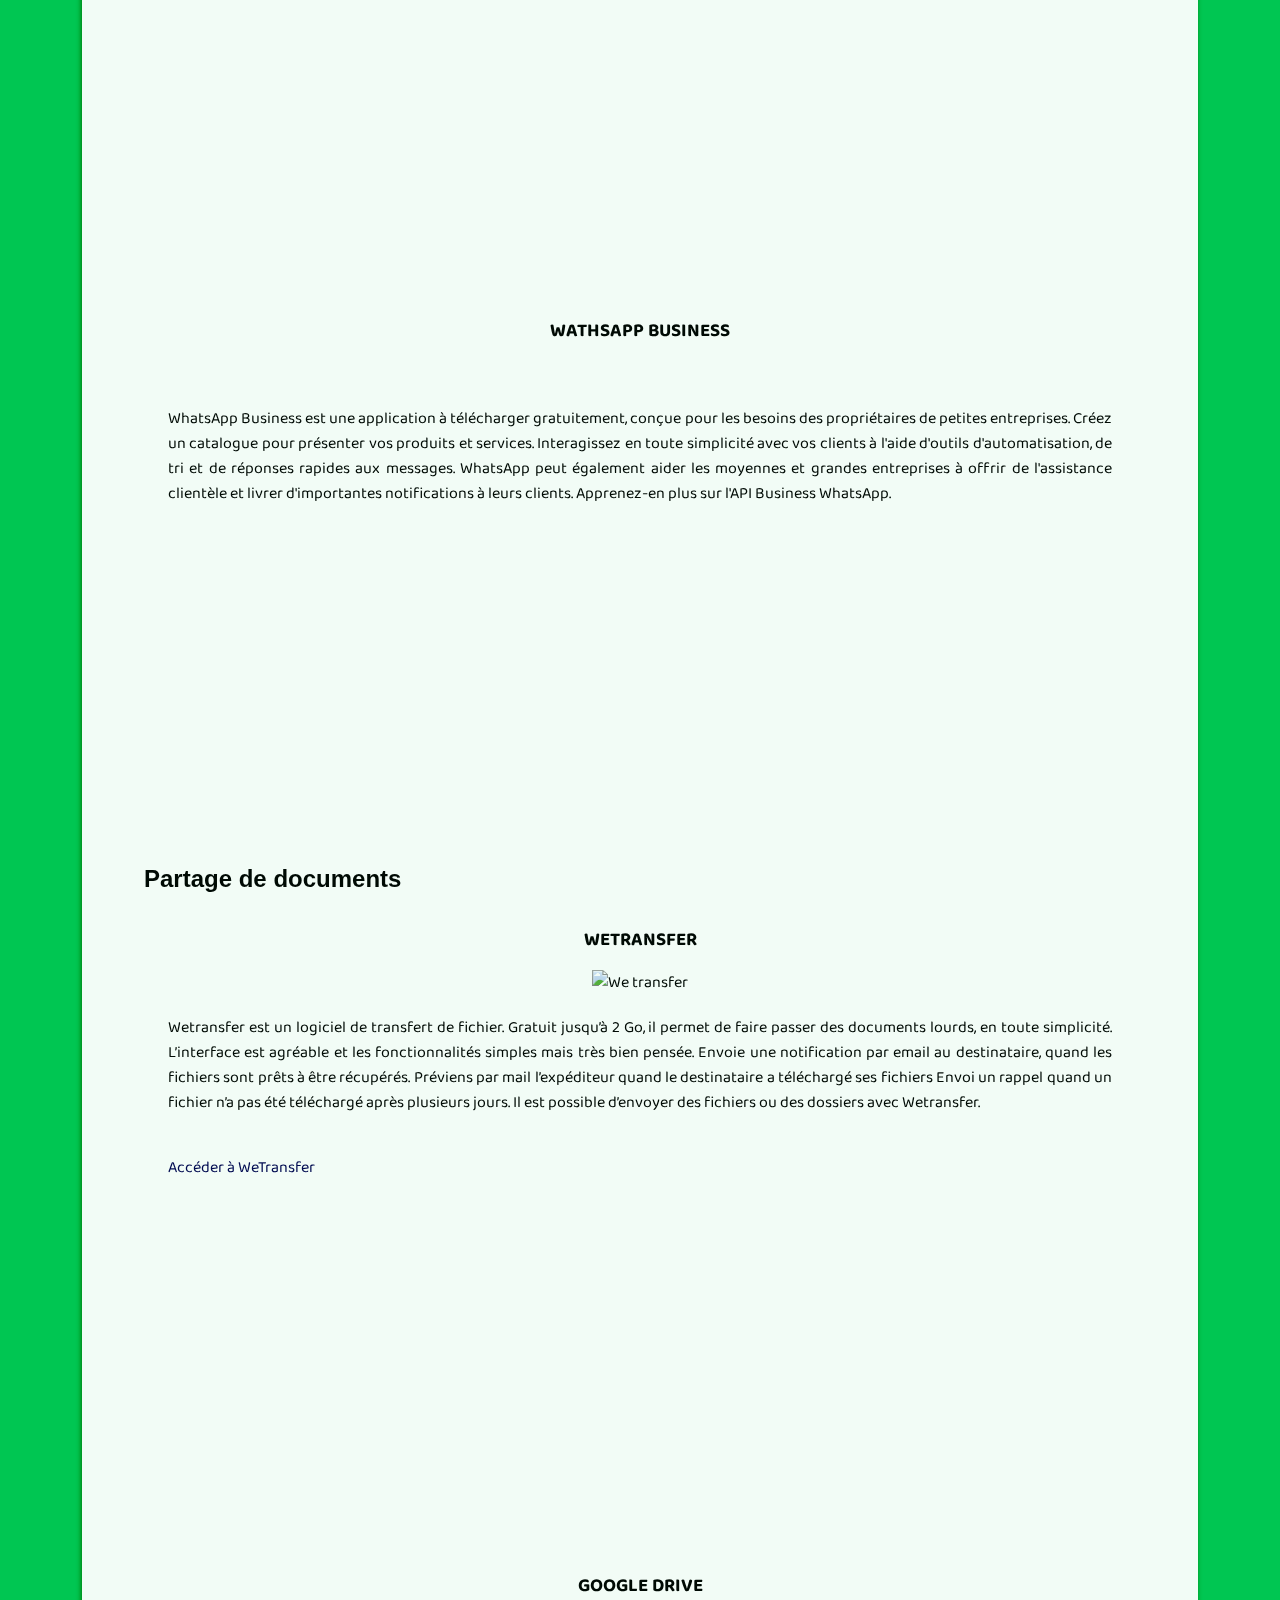
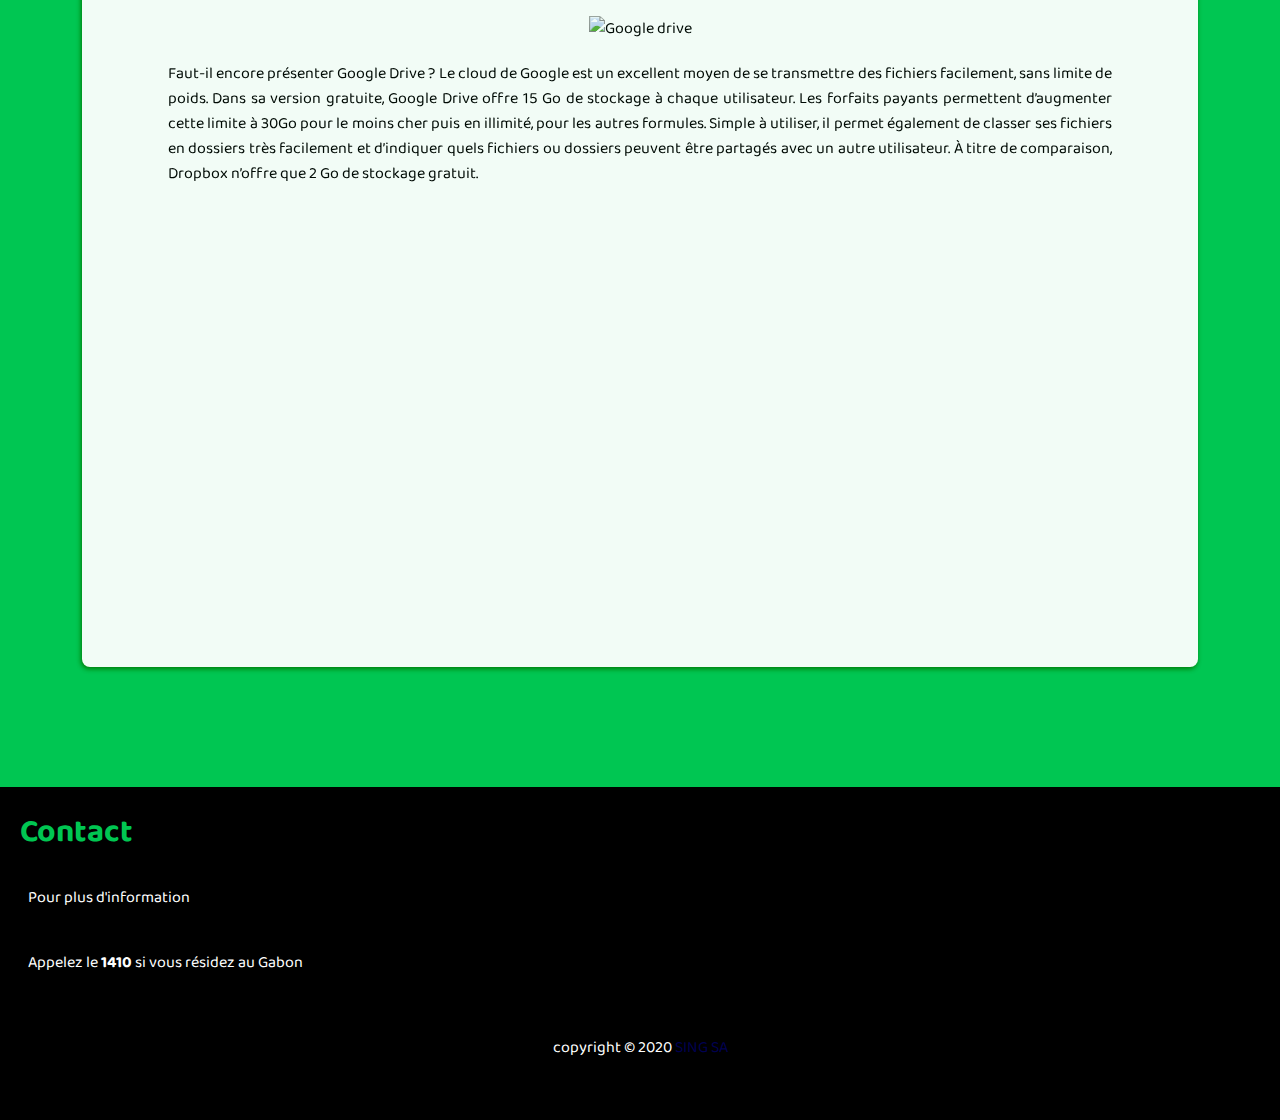
==== commit 6feba413: "FEAT liens se divertir" ====
--- a/index.html
+++ b/index.html
@@ -8,6 +8,7 @@
     pratique afin de permettre aux PME et aux populations de rester actives et productives durant cette
     période de crise sanitaire.">
     <link href="https://fonts.googleapis.com/css?family=Baloo+Thambi+2&display=swap" rel="stylesheet">
+    <link href="https://fonts.googleapis.com/css2?family=Pacifico&display=swap" rel="stylesheet">
     <link href="https://unpkg.com/aos@2.3.1/dist/aos.css" rel="stylesheet">
     <link rel="stylesheet" href="https://cdnjs.cloudflare.com/ajax/libs/font-awesome/5.13.0/css/all.min.css">
     <link rel="shortcut icon" type="imge/x-icon" href="favicon.ico">
@@ -15,6 +16,7 @@
     <link rel="stylesheet" href="./share/dropdown.css">
     <link rel="stylesheet" href="body.css">
     <link rel="stylesheet" href="style.css">
+    <link rel="stylesheet" href="button.css">
 
     <title>Bloquer Covid-19, Gabon</title>
 
@@ -230,6 +232,8 @@
                             d’utilisateurs (dont 9 millions qui jouent plus de 3 heures par jour!), ce jeu s’avère être
                             un
                             passe-temps efficace (voire addictif).</p>
+
+                            <a target="blank" href="https://king.com/fr/game/candycrush" class="candy-crush-btn">Jouer maintenant</a>
                     </div>
 
                     <div class="card">
@@ -239,7 +243,11 @@
                             Le
                             Monde a lancé le mouvement, avant d'être suivi par Le Figaro. L'occasion de s'informer de
                             manière sûre et gratuite, notamment sur la crise sanitaire que l'on traverse.</p>
-                    </div>
+                            
+                            <a target="blank" href="https://www.gqmagazine.fr/pop-culture/article/gq-vous-offre-son-numero-de-mars-apres-les-mesures-de-confinement 
+                            https://restezchezvous.s3-eu-west-1.amazonaws.com/GQ-138.pdf" class="candy-crush-btn">Magazine QG</a>
+                            <a target="blank" href=" https://veroniquecloutier.com/actualites/gratuit-une-copie-du-magazine-vero" class="candy-crush-btn">Magazine Vero</a>
+                        </div>
 
                     <div class="card">
                         <h2>Regarder Netflix ensemble</h2>
@@ -250,6 +258,8 @@
                             amis en regardant Netflix ensemble ! Une alternative aux “apéros Skype”, que l’on voit
                             circuler
                             sur les réseaux sociaux depuis quelques jours.</p>
+
+                            <a href=" https://chrome.google.com/webstore/detail/netflix-party/oocalimimngaihdkbihfgmpkcpnmlaoa?hl=fr" target="blank" class="candy-crush-btn">Netflix</a>
                     </div>
 
                     <div class="card">
@@ -262,6 +272,7 @@
                             attendant
                             de jours meilleurs”, peut-on lire sur leur page Facebook, avec le hashtag #Restonsencontact.
                         </p>
+                        <a href="https://www.arte.tv/fr/arte-concert/ " target="blank" class="candy-crush-btn">Voir les concerts gratuit</a>
                     </div>
 
                     <div class="card">
@@ -270,6 +281,7 @@
                             endiguer la propagation du virus.
                             L’éditeur Daedalic Entertainment promet d’envoyer une clé Steam gratuitement aux joueurs qui
                             répondent en commentaire avec les hashtag #FlattenTheCurve et #Platypus.</p>
+                            <a href="https://store.steampowered.com/app/214340/Deponia/ " target="blank" class="candy-crush-btn">Deponia</a>
                     </div>
 
                     <div class="card">
@@ -278,6 +290,7 @@
                             livre
                             Metal Gear Solid. Une œuvre culte de Hideo Kojima. <br>
                             Le téléchargement (ePub ou MOBI) se fait sur le site de l’éditeur.</p>
+                        <a target="blank" href="https://www.thirdeditions.com/ebooks/110-metal-gear-solid-une-oeuvre-culte-de-hideo-kojima-ebook.html" class="candy-crush-btn">Metal Gear Solid</a>
                     </div>
 
                     <div class="card">
@@ -287,12 +300,16 @@
 
                             Code pour Dofus : DOFUSMARS2020 <br>
                             Code pour Wakfu : WAKFUMARS2020</p>
+                        
+                            <a href="https://www.ankama.com/fr " target="blank" class="candy-crush-btn">Ankama</a>
                     </div>
 
                     <div class="card">
                         <h2>ADN : NARUTO ET NARUTO SHIPPUDEN SONT GRATUITS</h2>
                         <p>ADN, l’un des principaux services de streaming d’animés en France, a décidé de proposer du
                             contenu gratuitement.</p>
+                        
+                        <a href="https://animedigitalnetwork.fr/video/naruto-shippuden" target="blank" class="candy-crush-btn">ADN</a>
                     </div>
                 </div>
 
--- a/style.css
+++ b/style.css
@@ -385,9 +385,10 @@
 }
 
 .card p {
-    color: #777777;
-    padding: 16px;
-    text-align: justify;
+    color: #000000;
+    padding: 16px;
+    text-align: center;
+    font-size: 16px;
 }
 
 .card-2 {
--- a/button.css
+++ b/button.css
@@ -0,0 +1,10 @@
+
+.candy-crush-btn {
+    padding: 8px 16px;
+    background-color: #D19CFF;
+    color: white;
+    font-size: 16px;
+    display: block;
+    text-align: center;
+    margin: 20px;
+}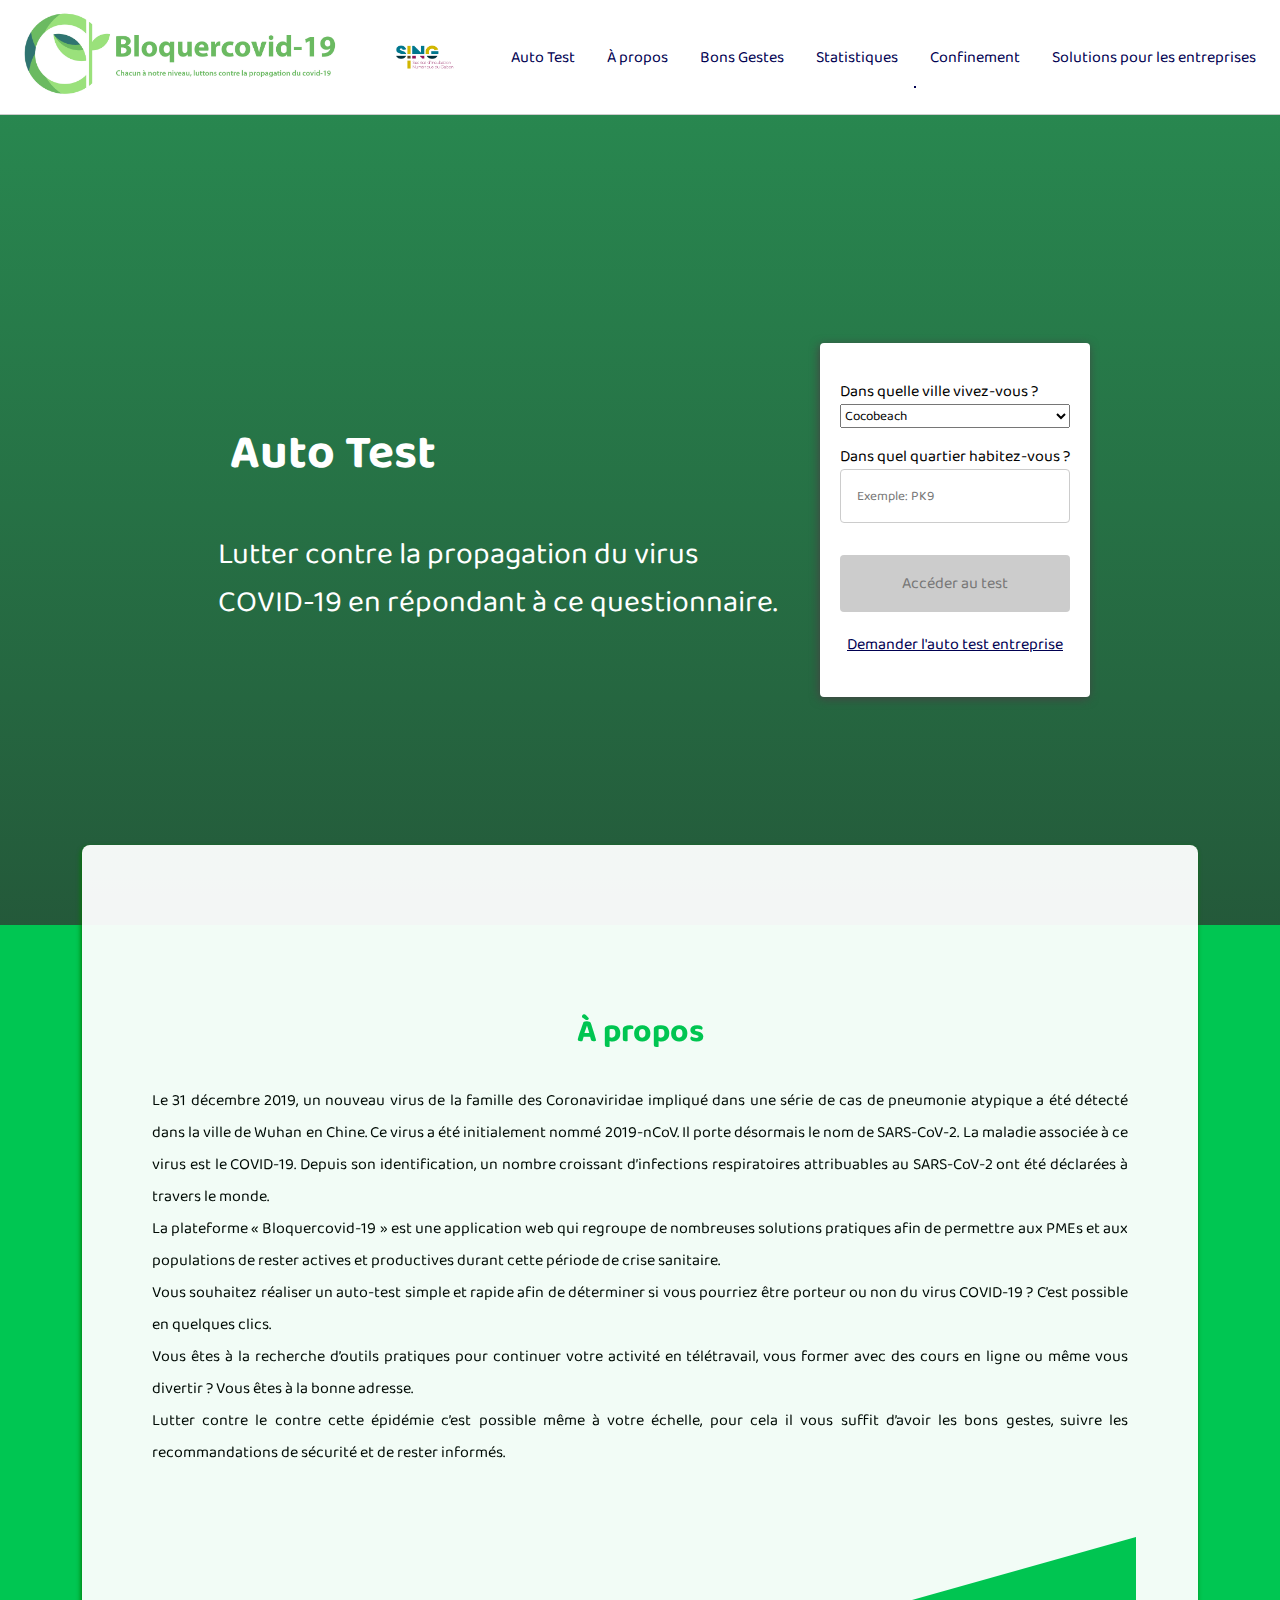
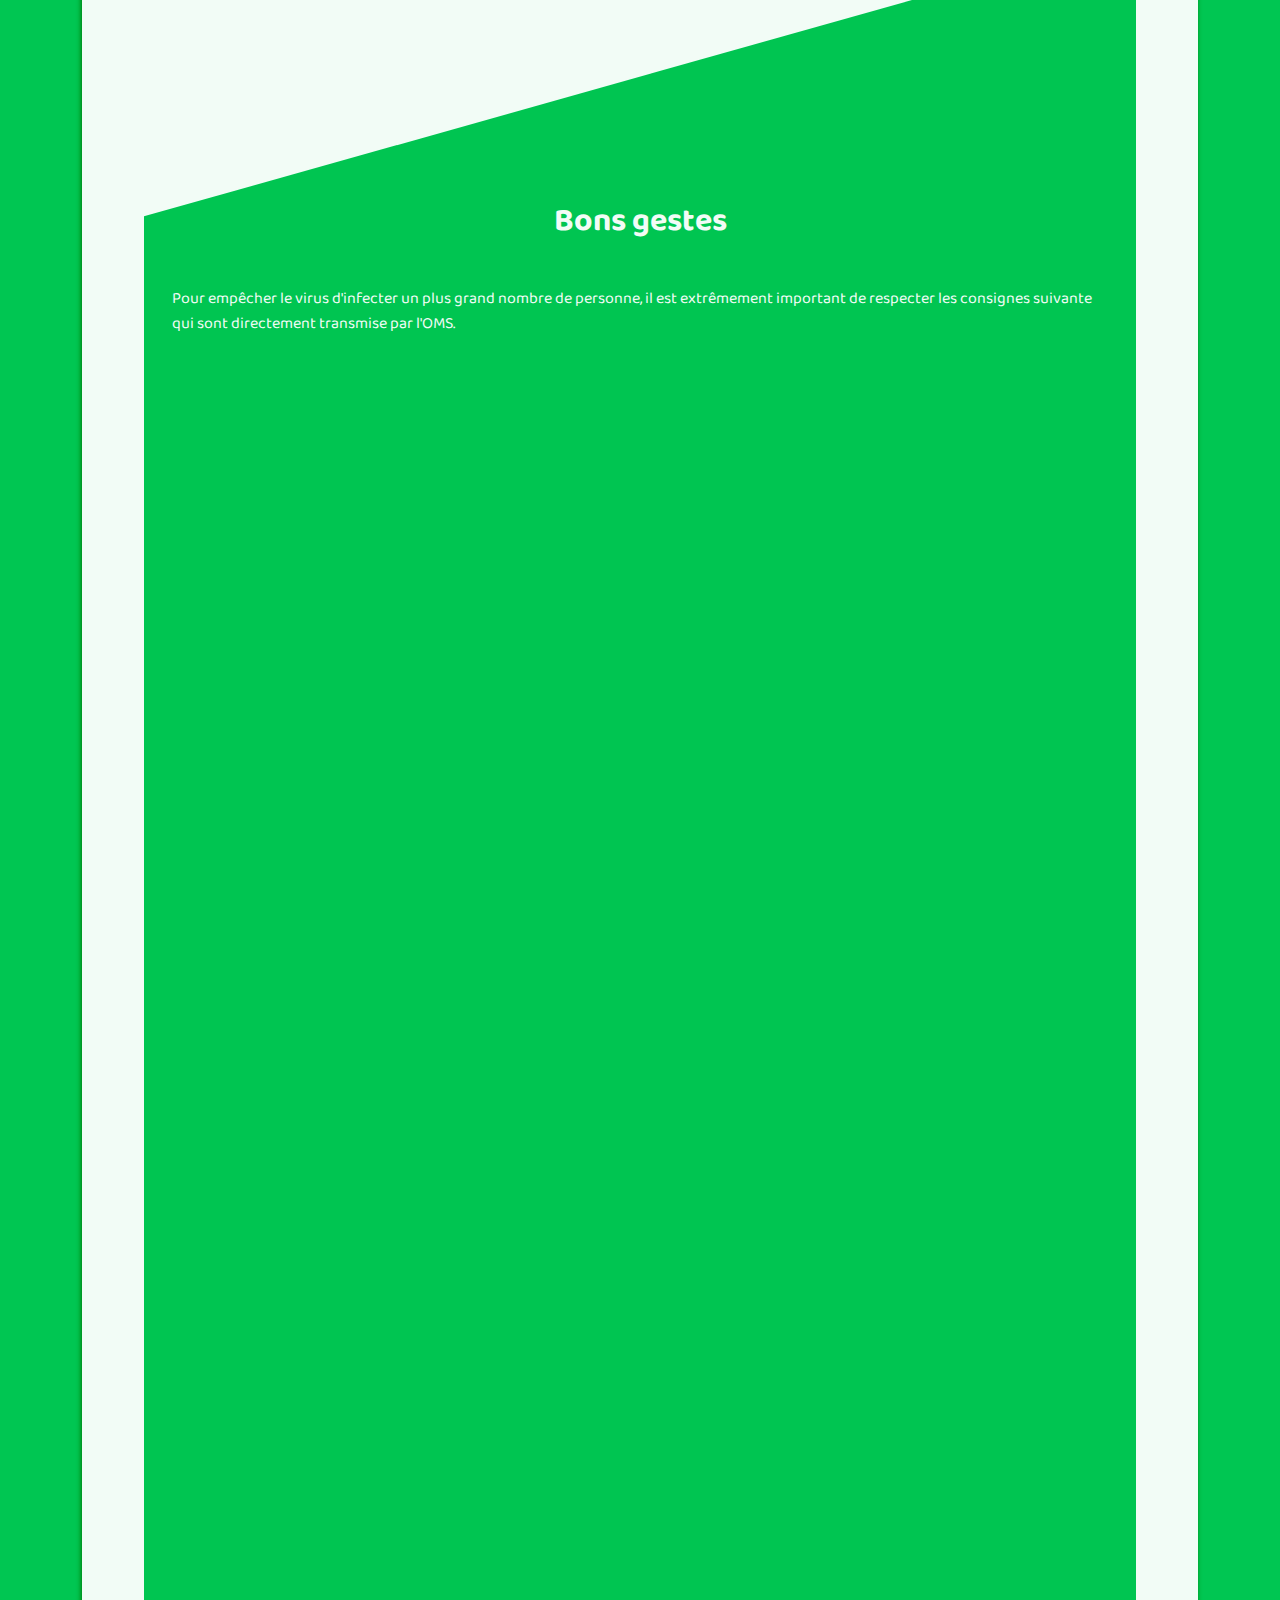
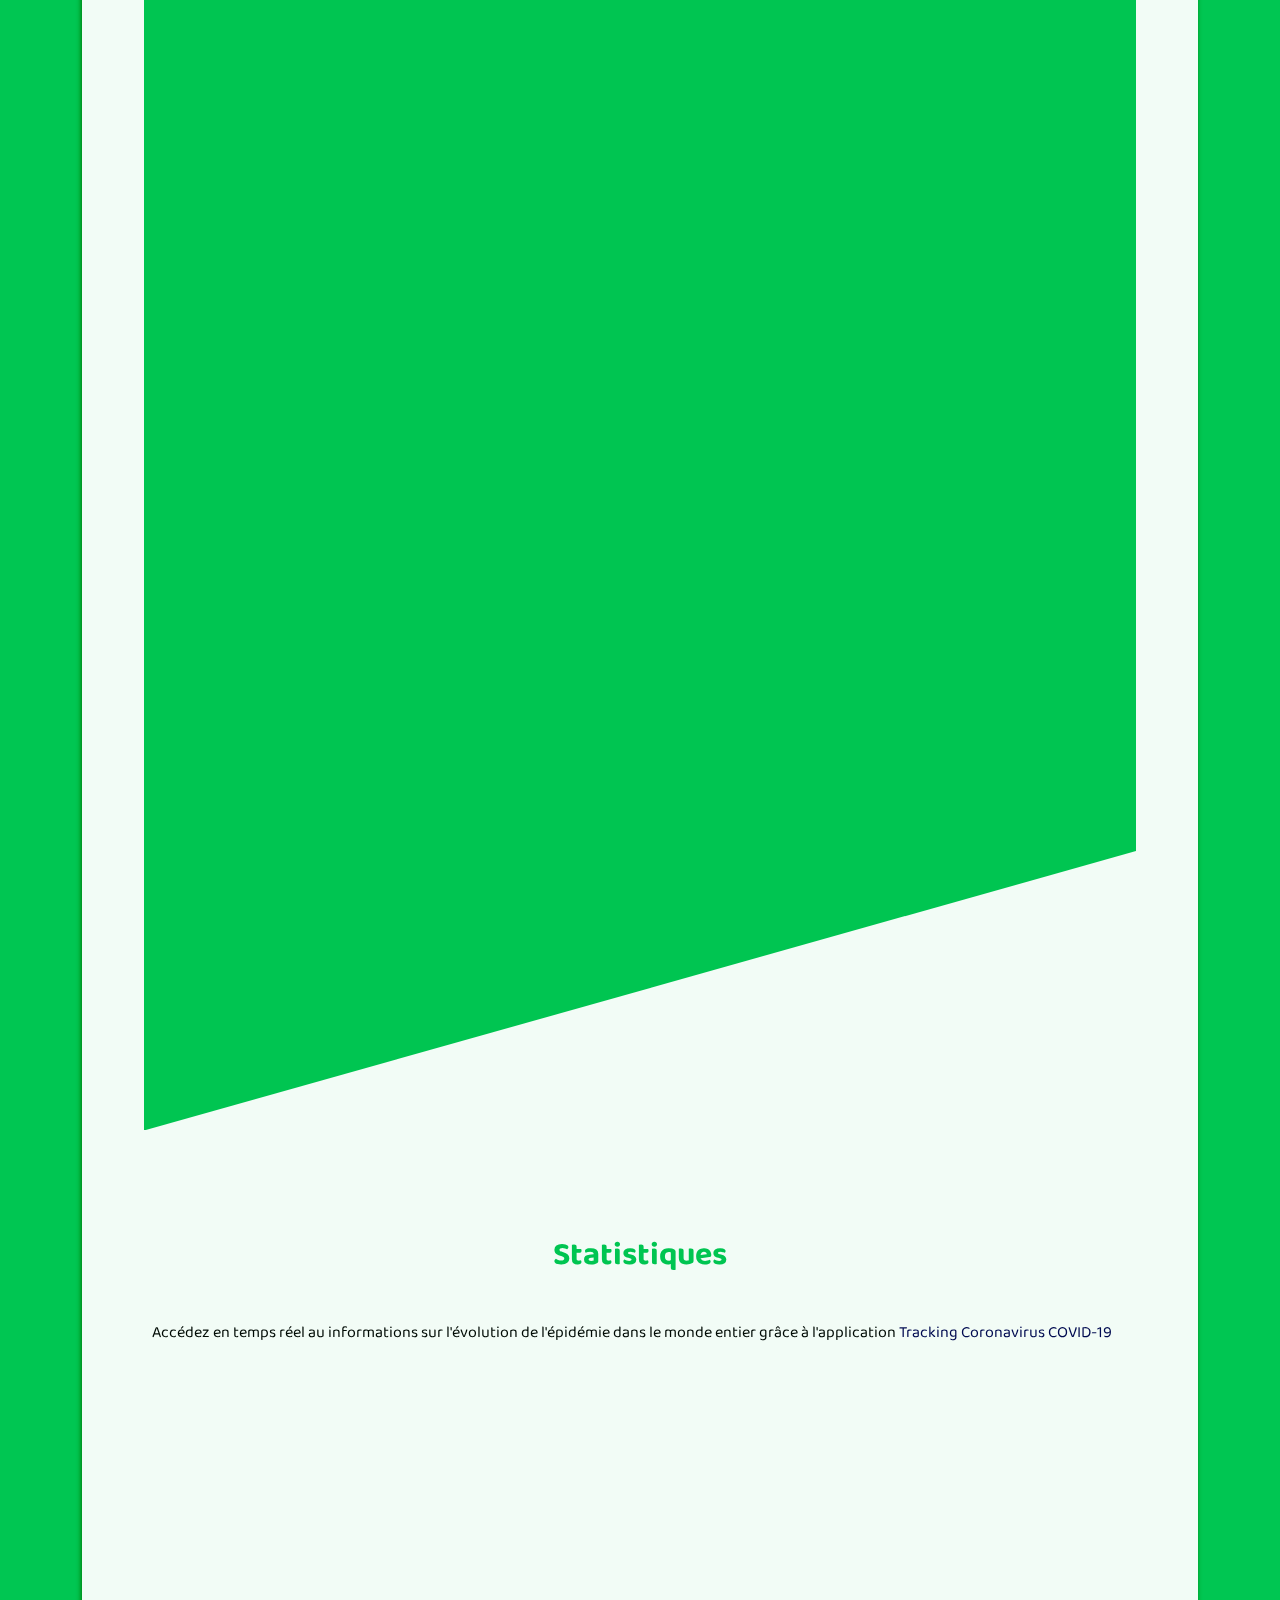
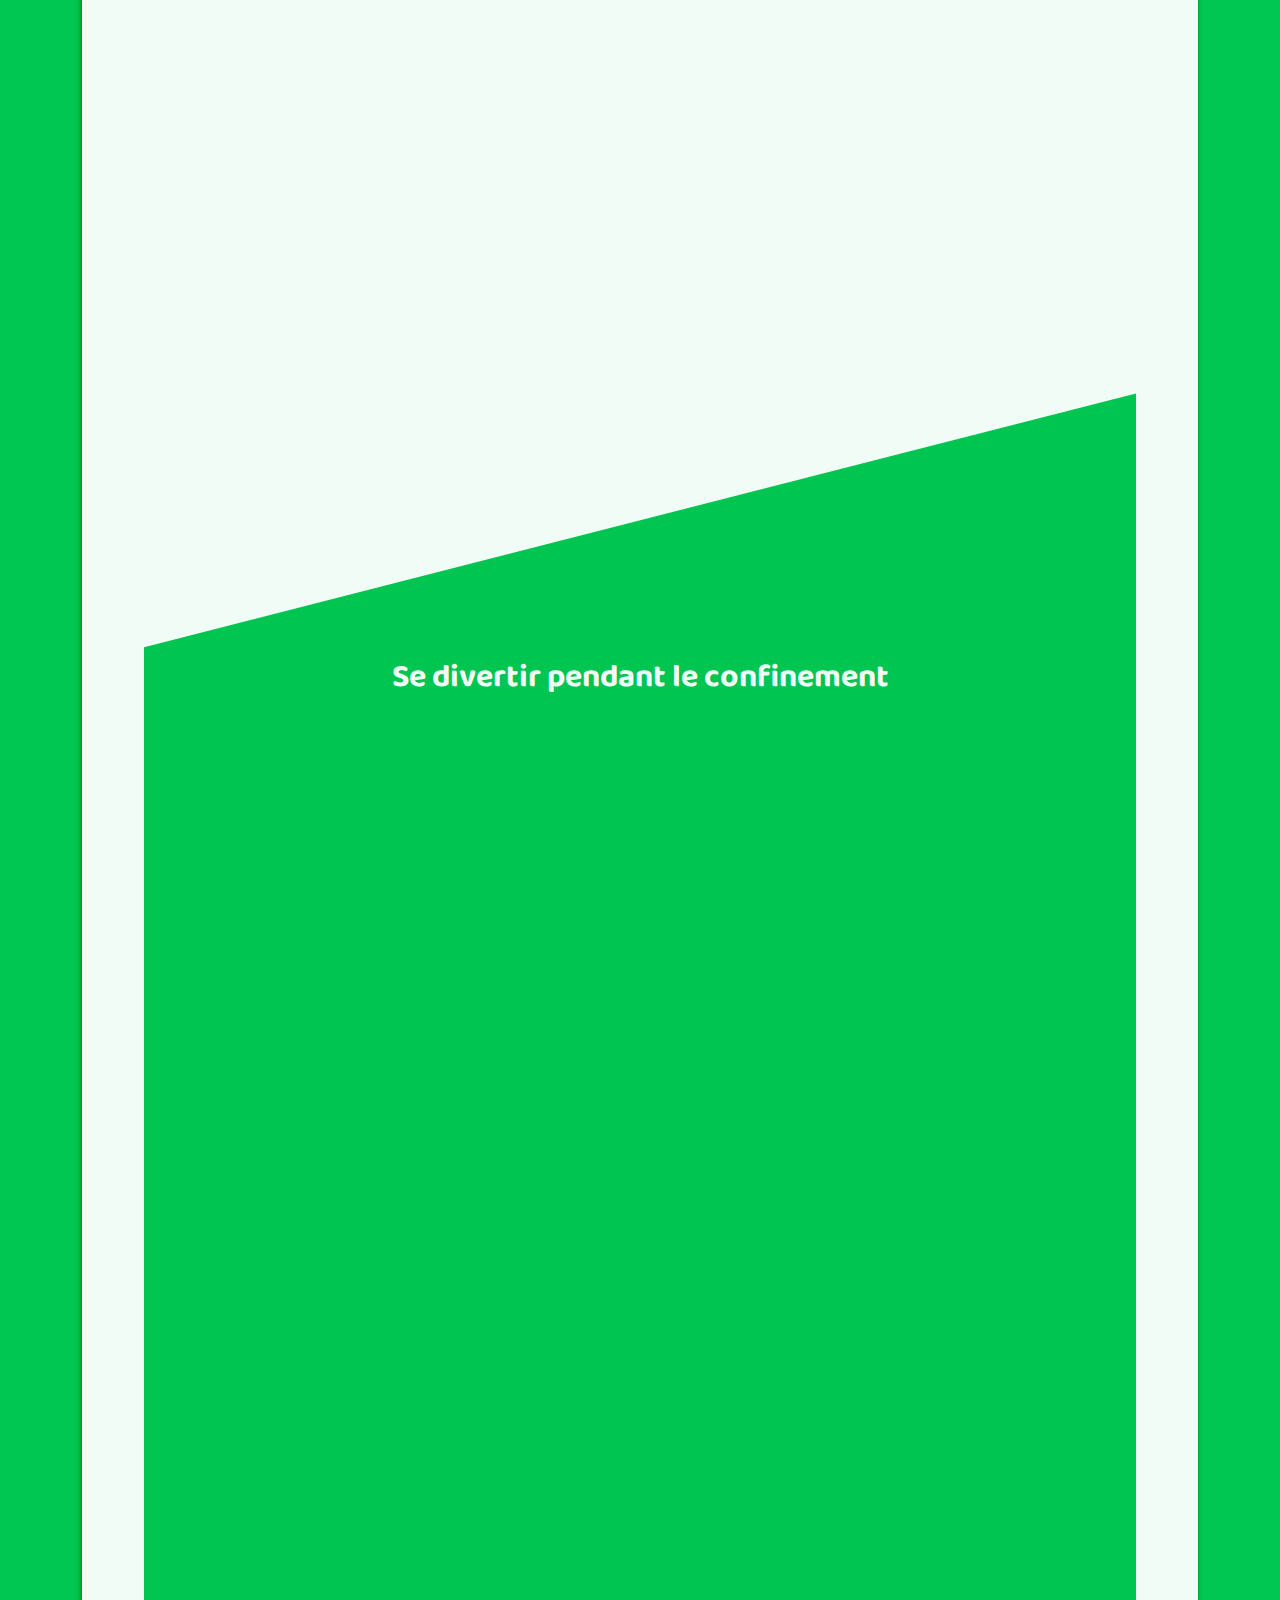
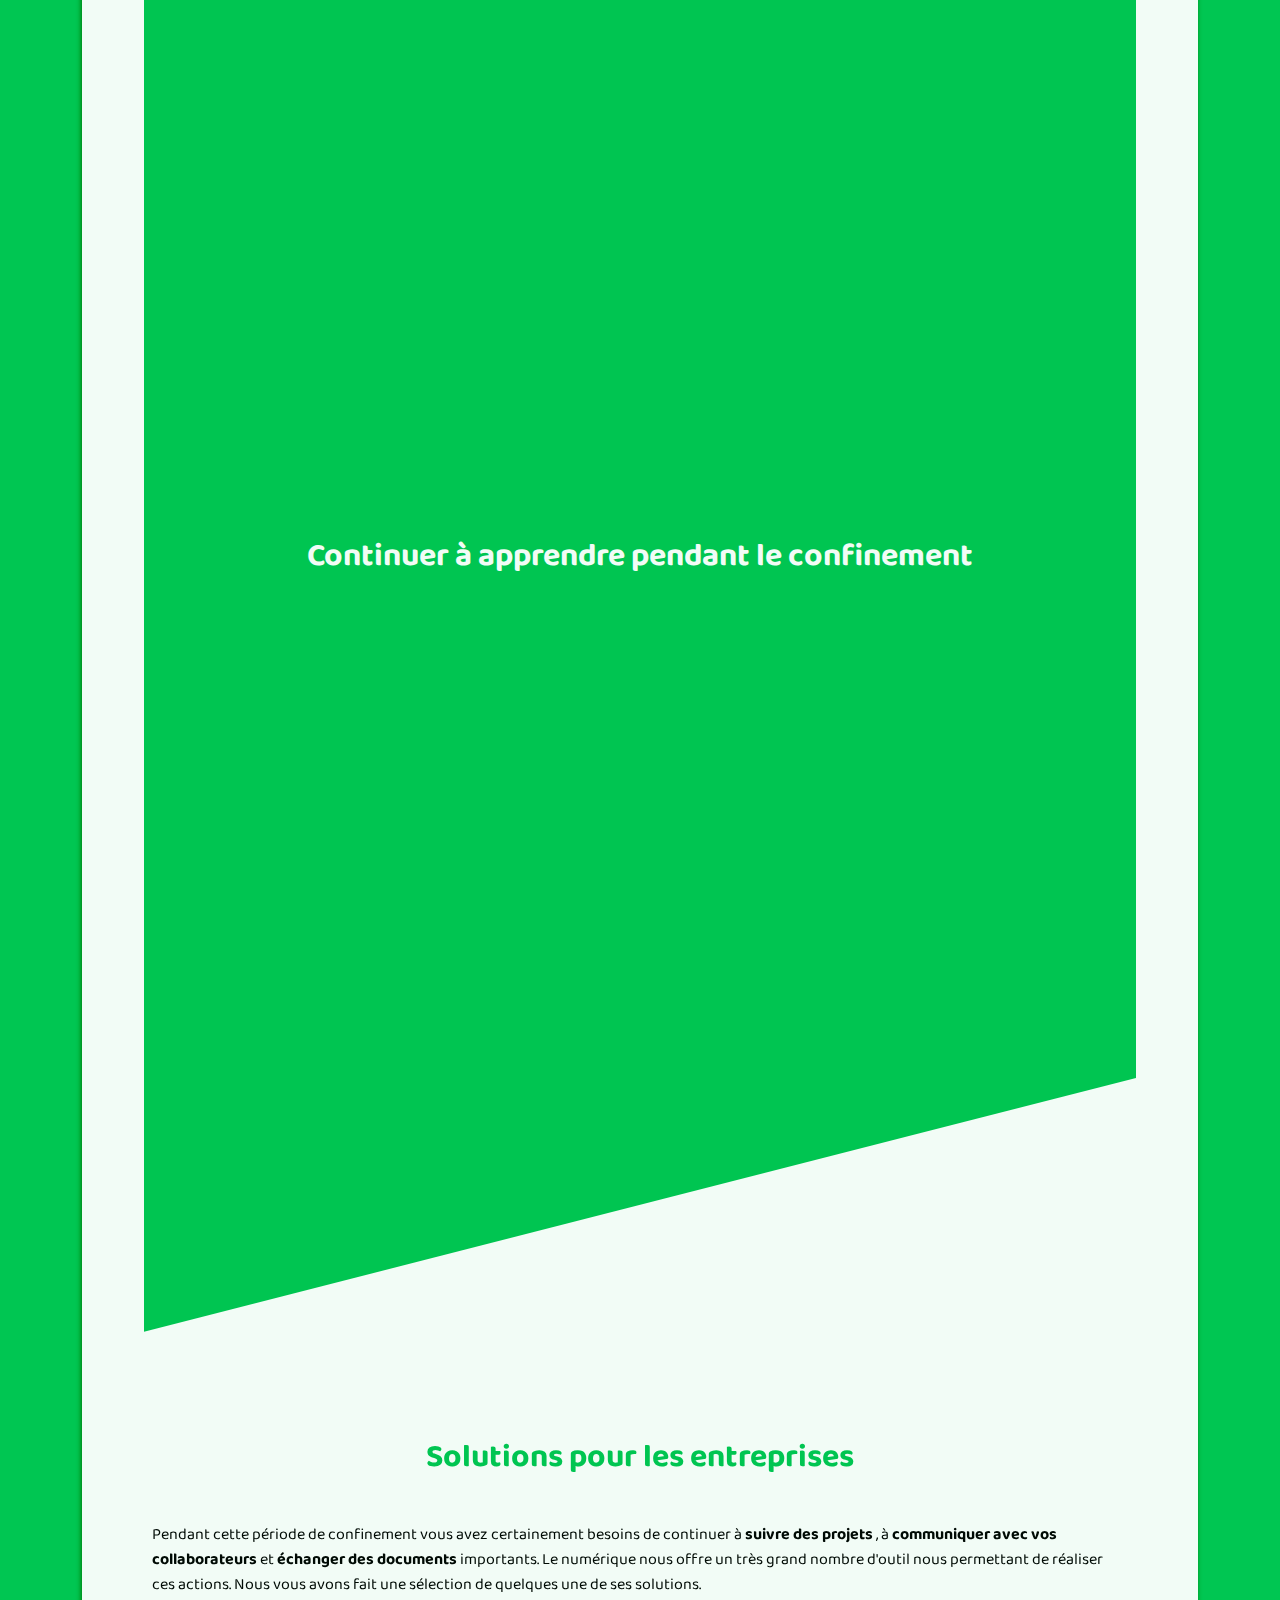
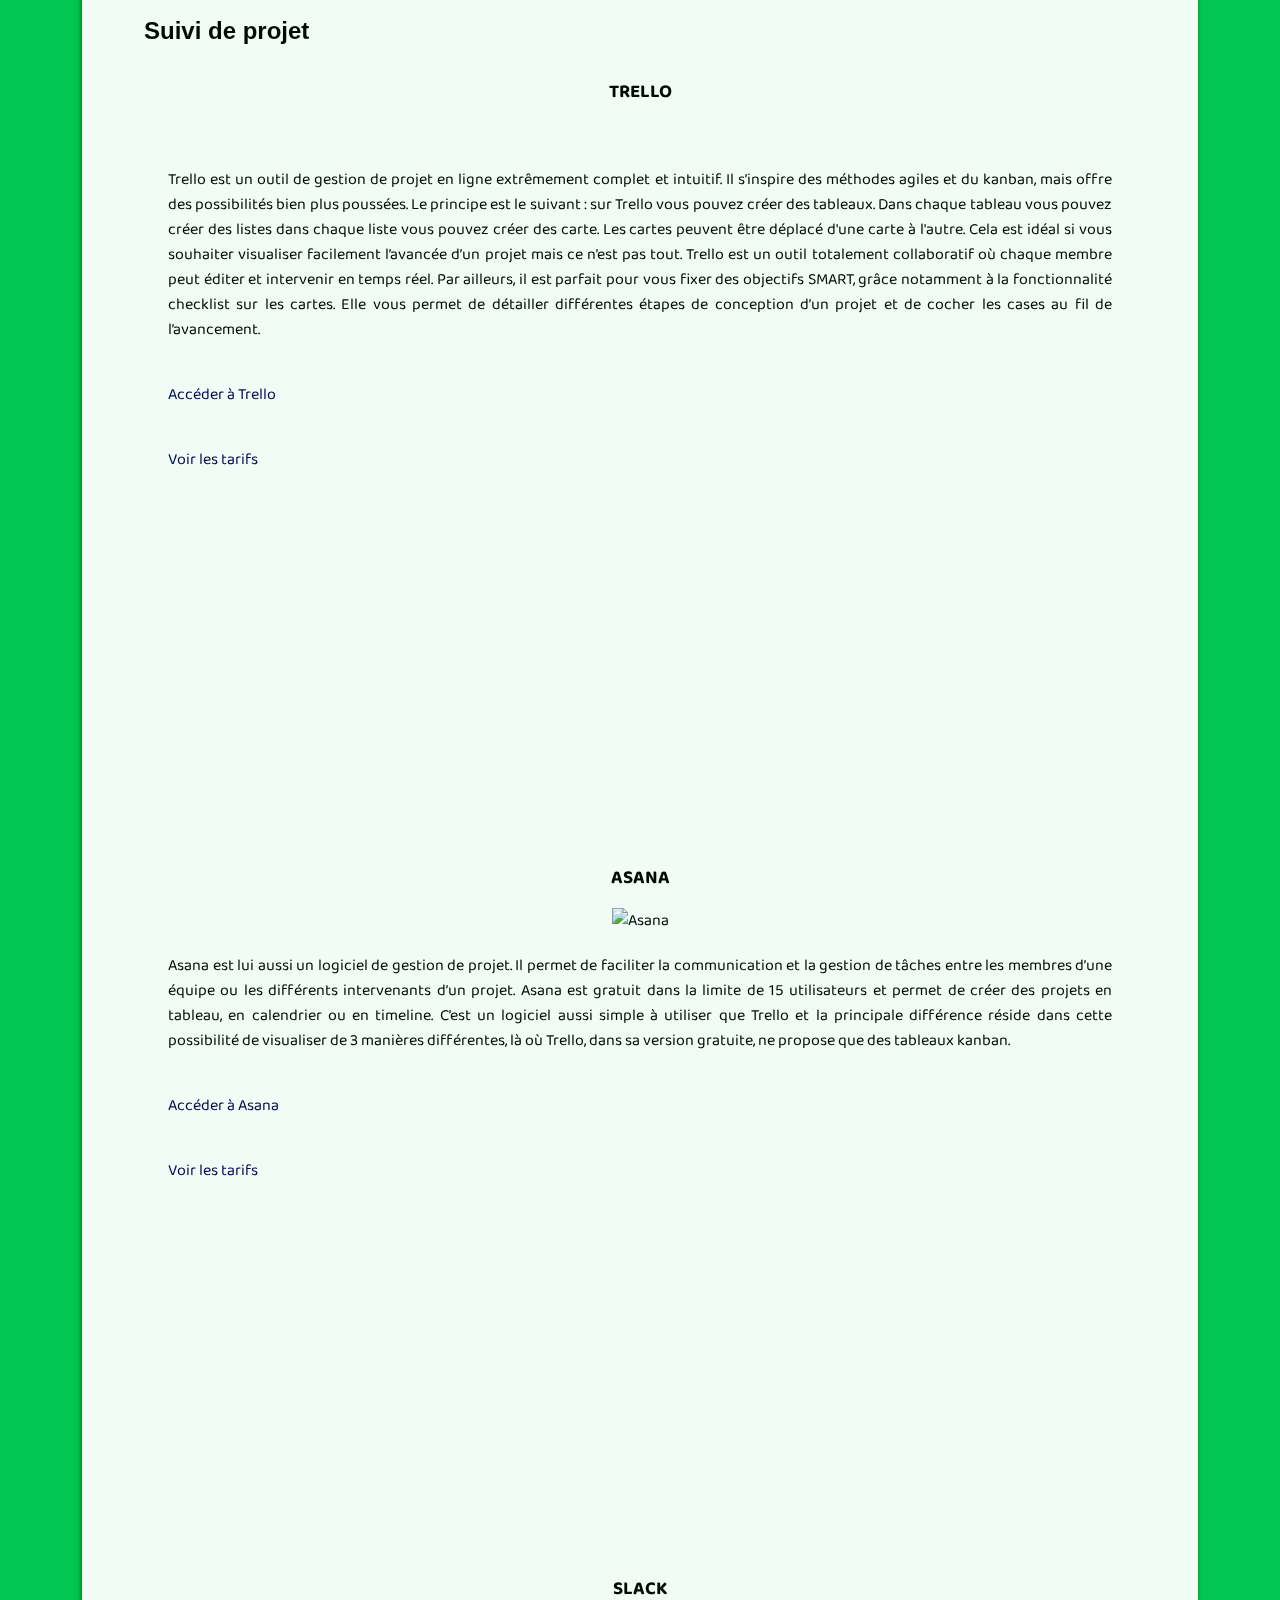
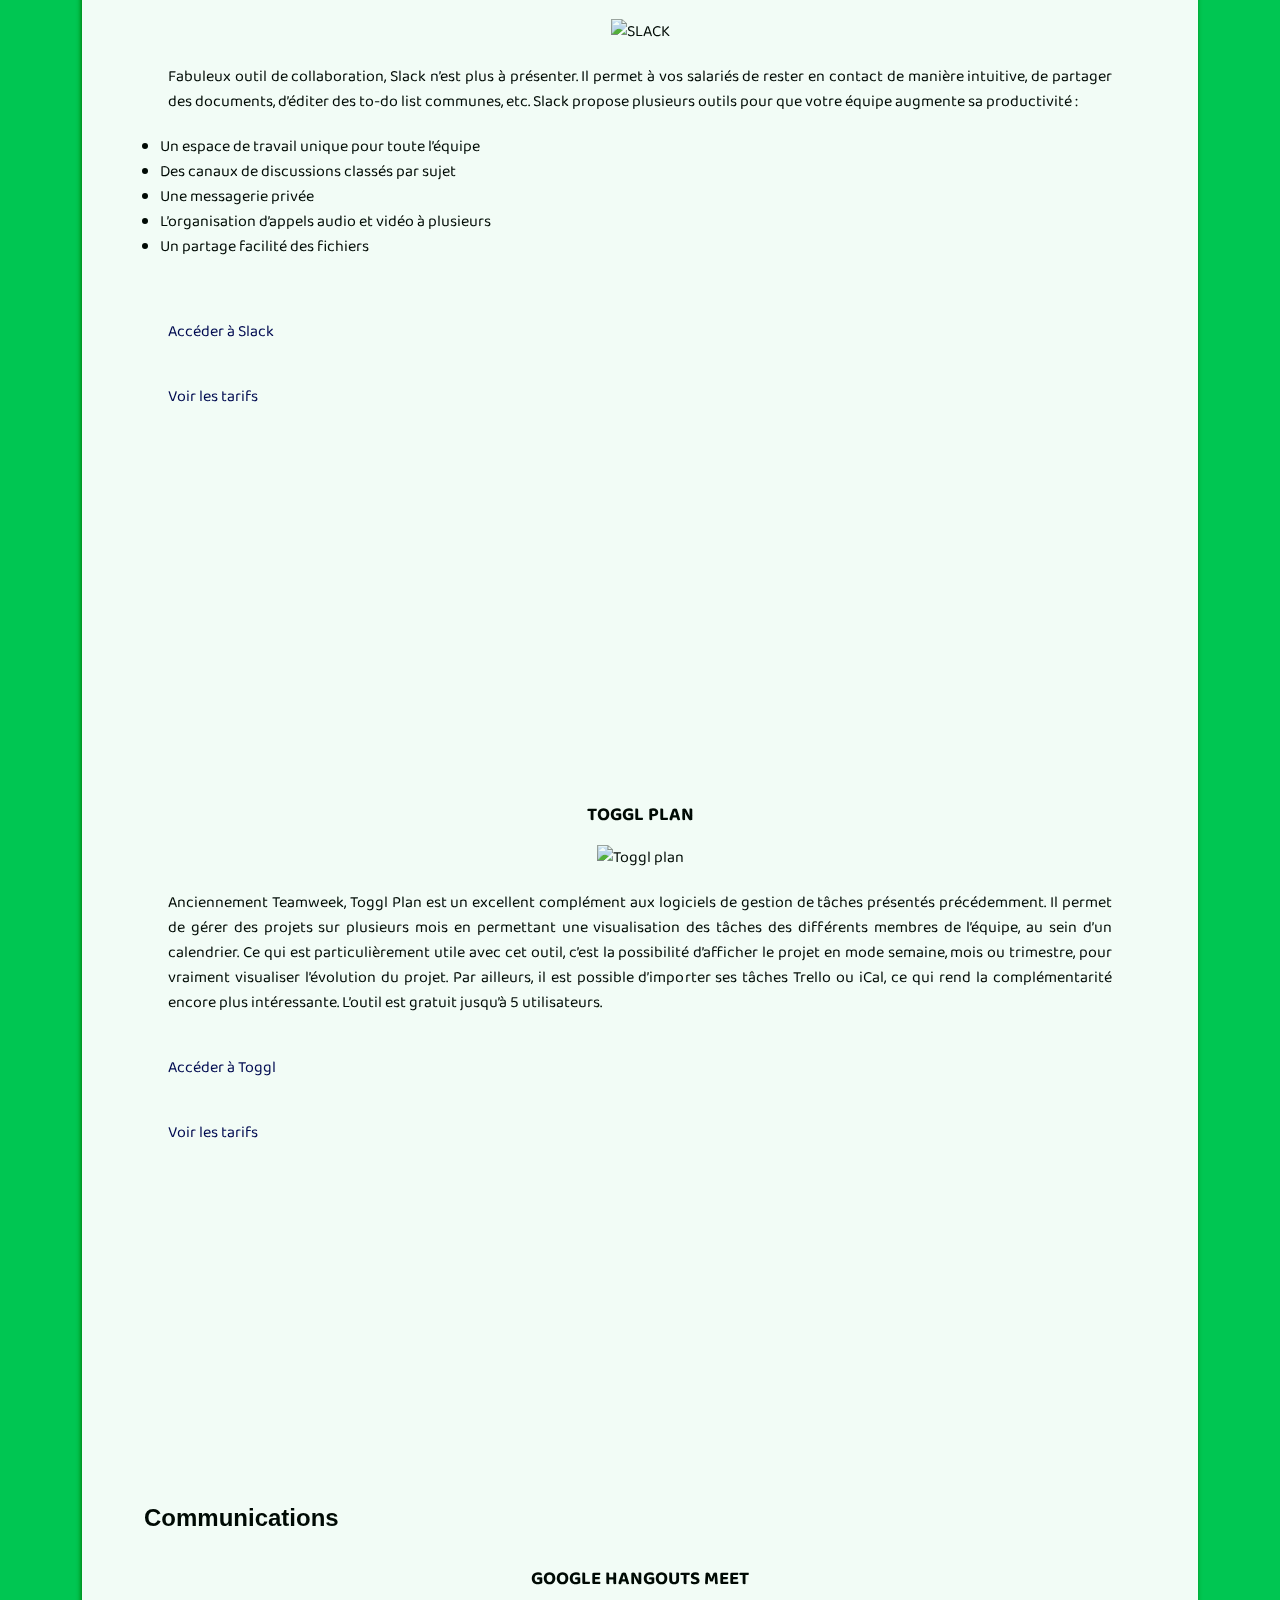
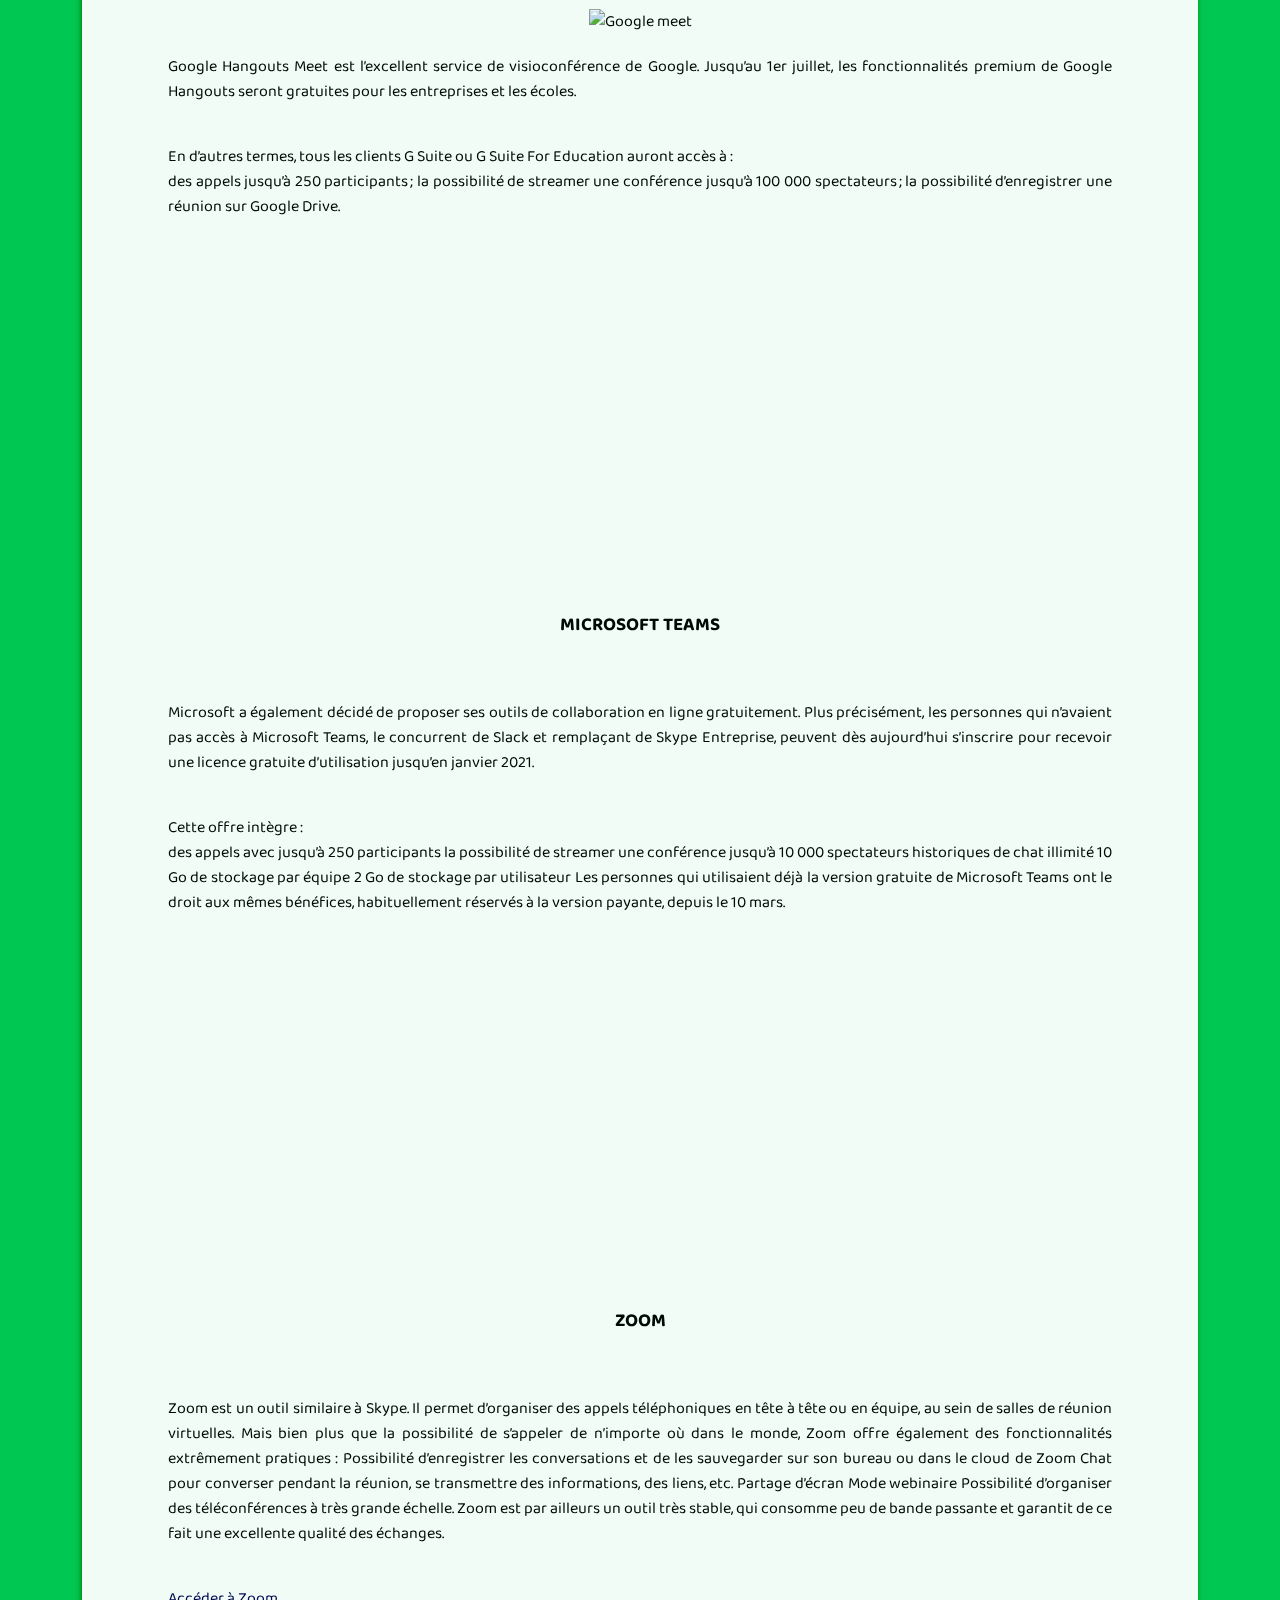
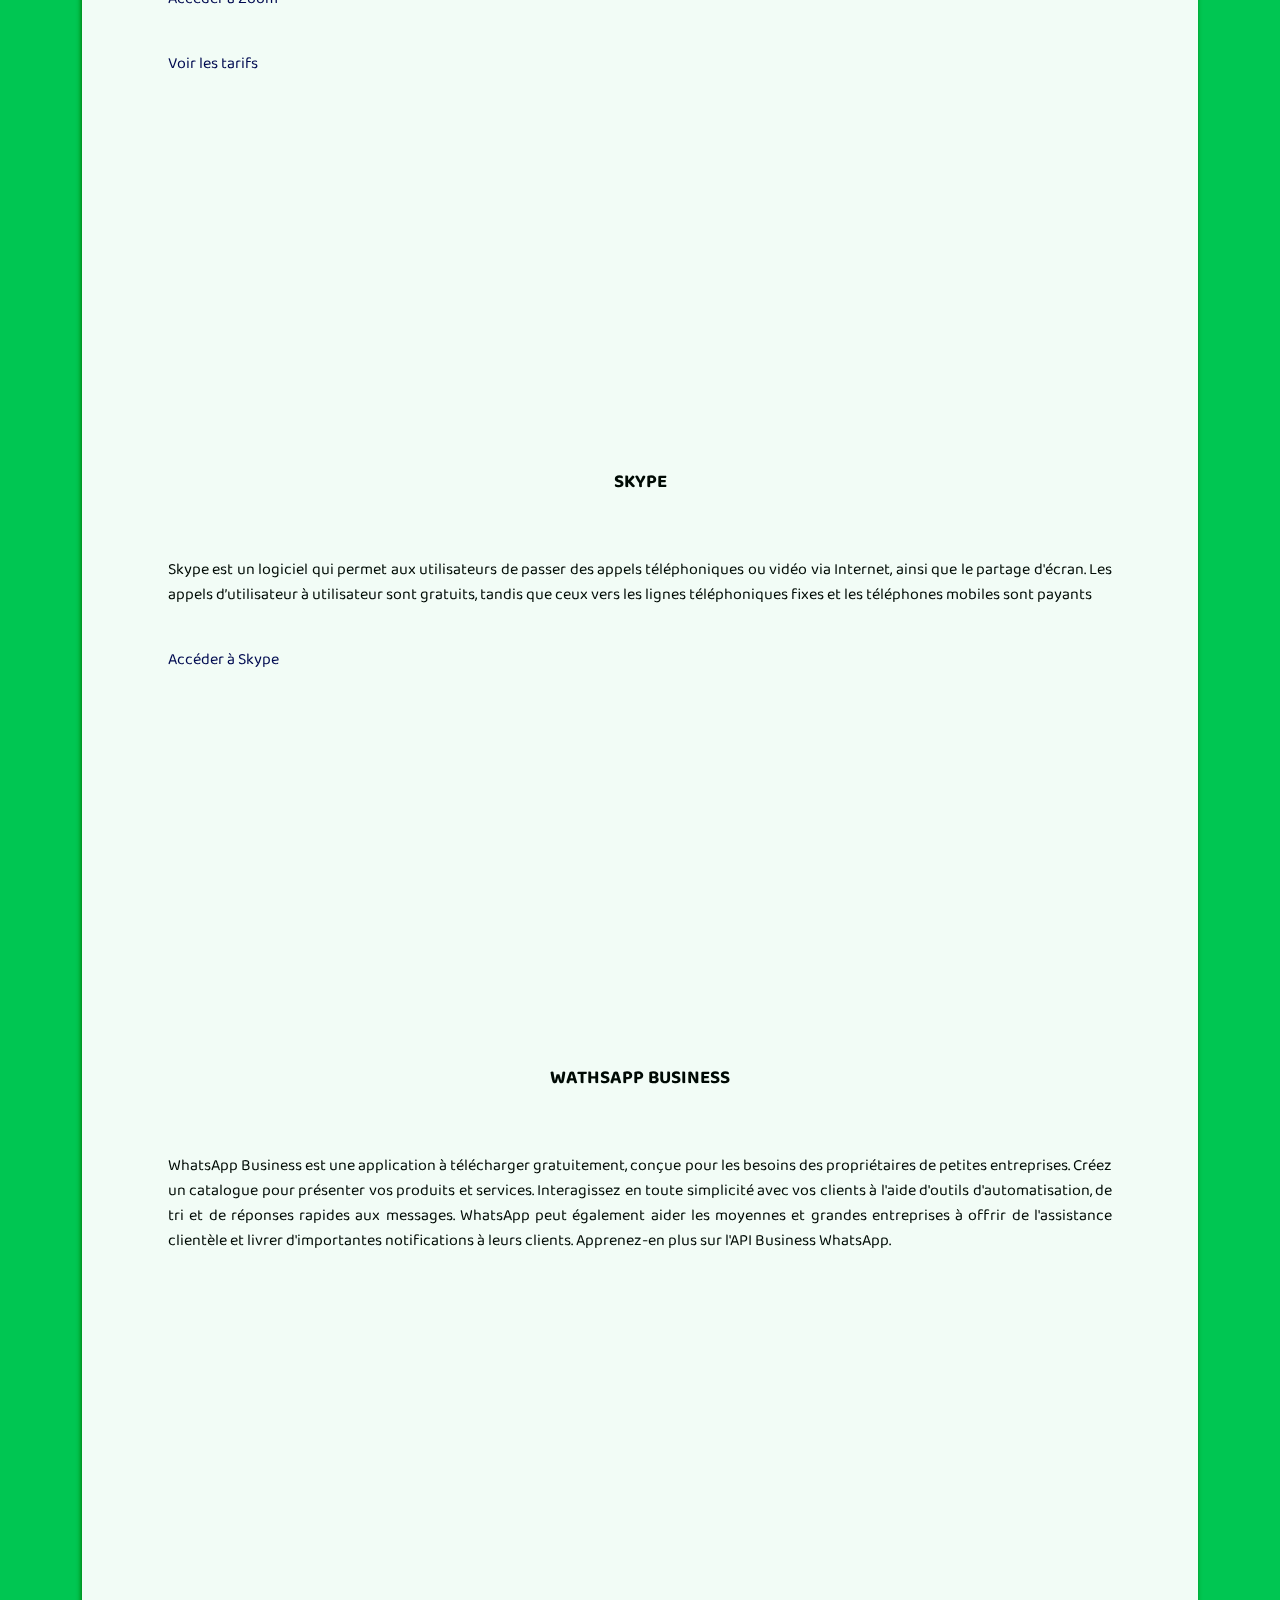
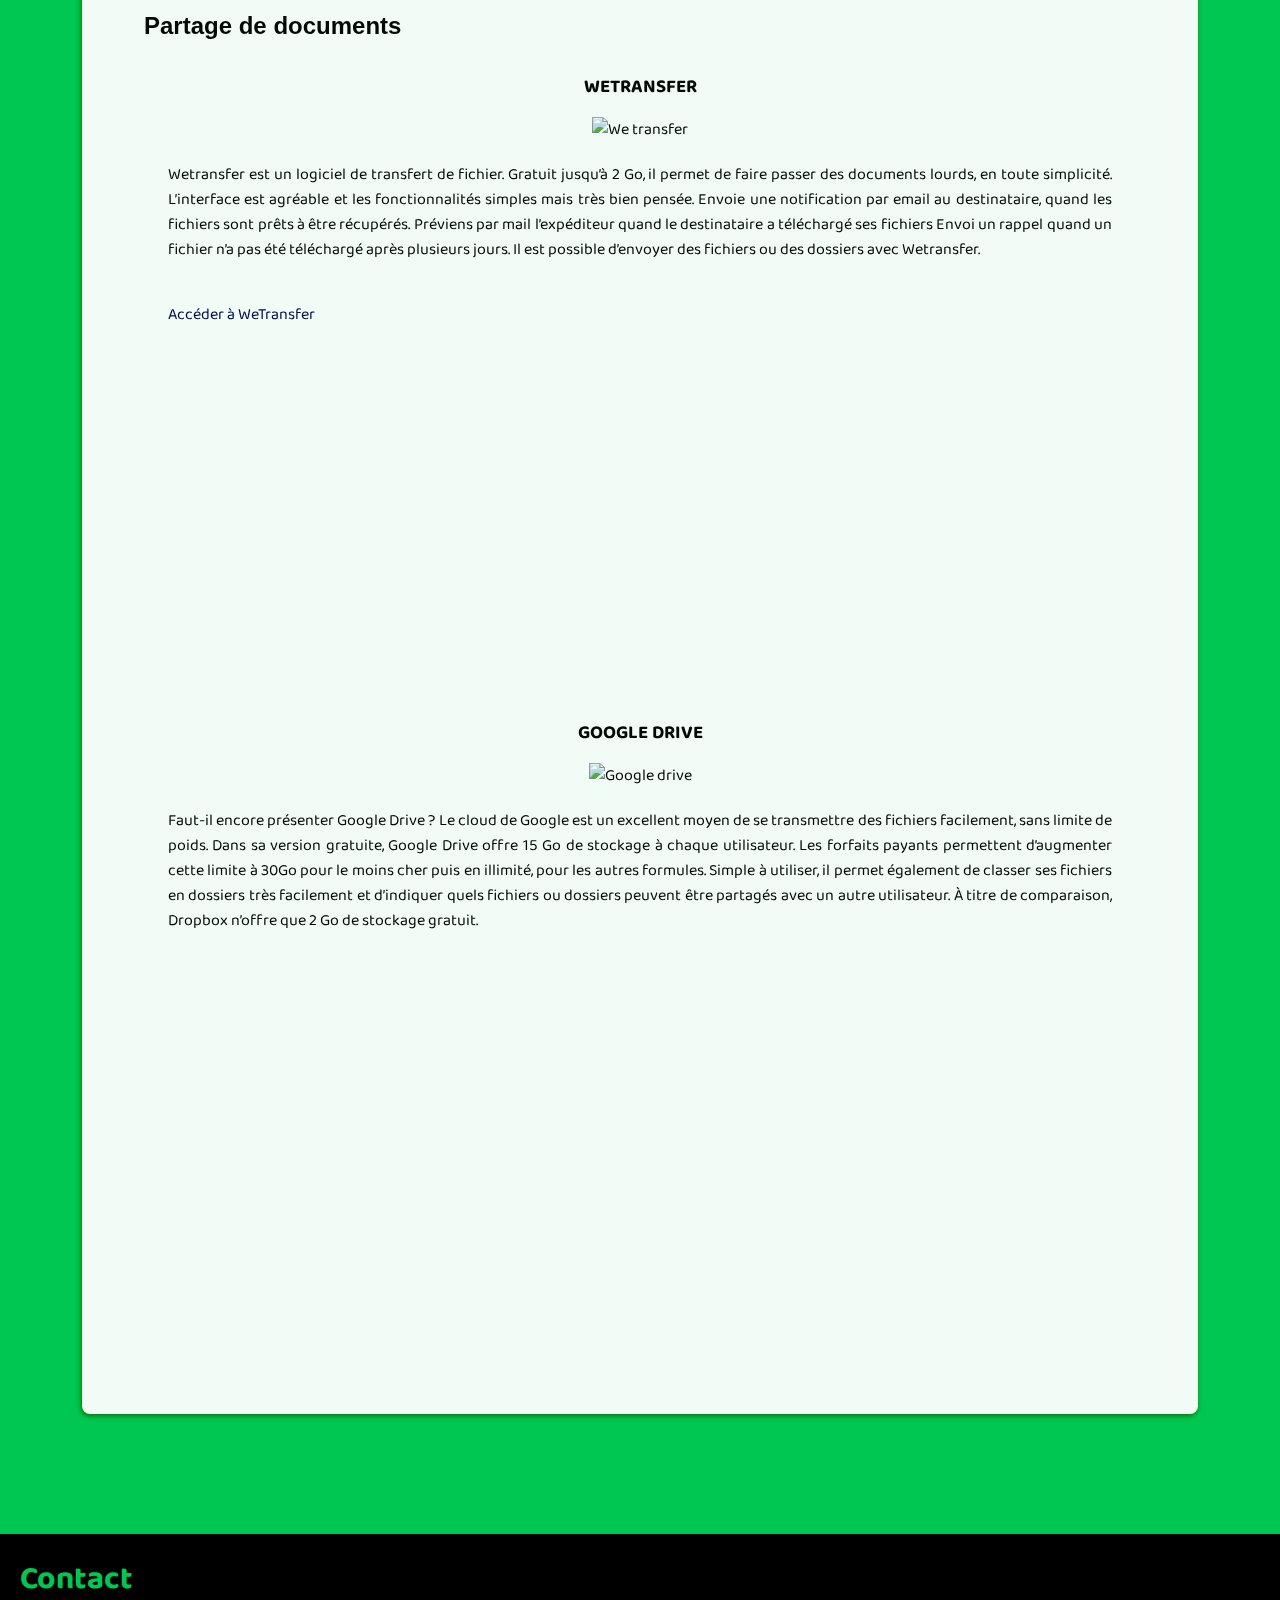
==== commit 9cf4b691: "FEAT fabriquer un masque" ====
--- a/index.html
+++ b/index.html
@@ -206,6 +206,13 @@
                     <h3>Comment se laver correctement les mains ?</h3>
                     <img src="./assets/laver_les_mains.jpg" alt="Méthode laver les mains">
                 </div>
+
+                <div class="method" data-aos="zoom-in-down" data-aos-offset="300"
+                data-aos-easing="ease-in-sine">
+                    <h3>Comment fabriquer un masque</h3>
+                    <iframe width="560" height="315" src="https://www.youtube.com/embed/ptZGzcNG48c" frameborder="0" allow="accelerometer; autoplay; encrypted-media; gyroscope; picture-in-picture" allowfullscreen></iframe>
+                    <iframe width="560" height="315" src="https://www.youtube.com/embed/vHO2_YOaKPk" frameborder="0" allow="accelerometer; autoplay; encrypted-media; gyroscope; picture-in-picture" allowfullscreen></iframe>
+                </div>
             </section>
 
             <section id="stat">
--- a/style.css
+++ b/style.css
@@ -315,6 +315,7 @@
     background-color: white;
     box-shadow: -1px 2px 5px green;
     padding: 16px;
+    margin-top: 20px;
 }
 
 .method img, .method h3 {
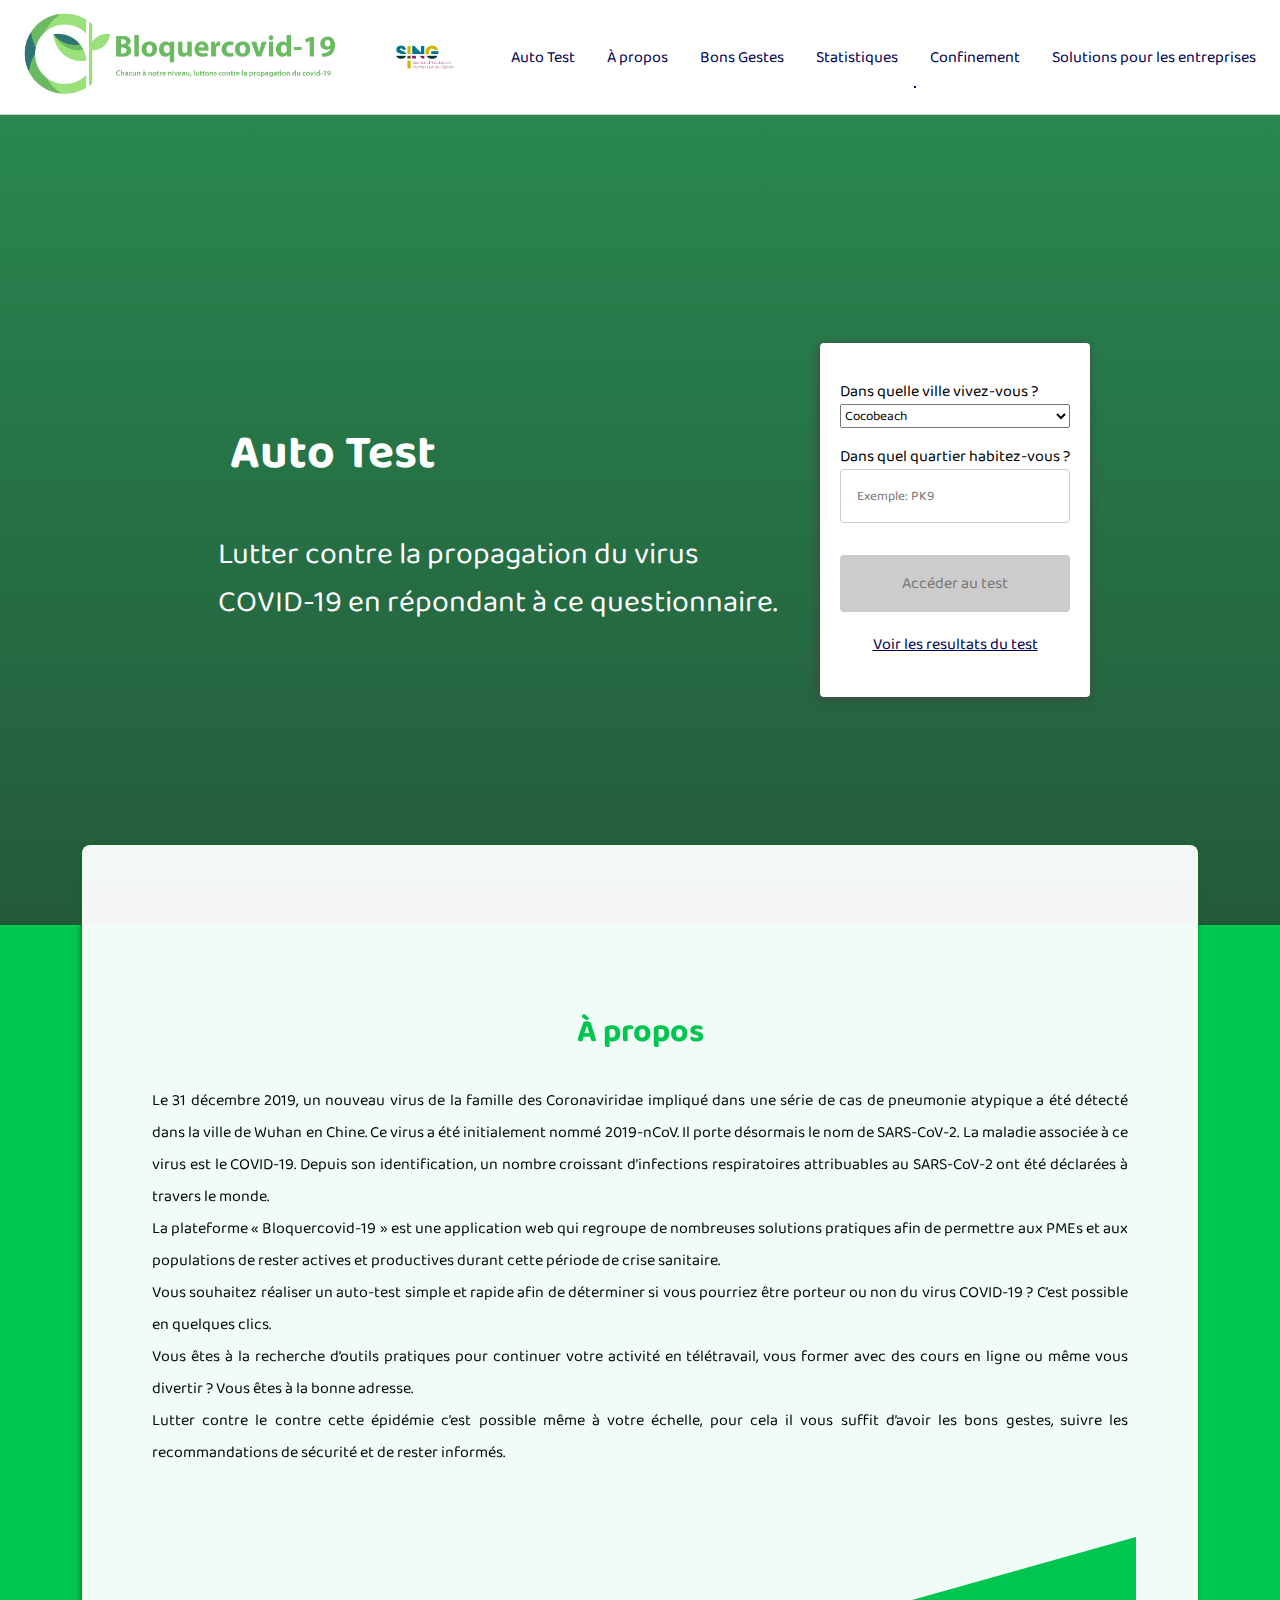
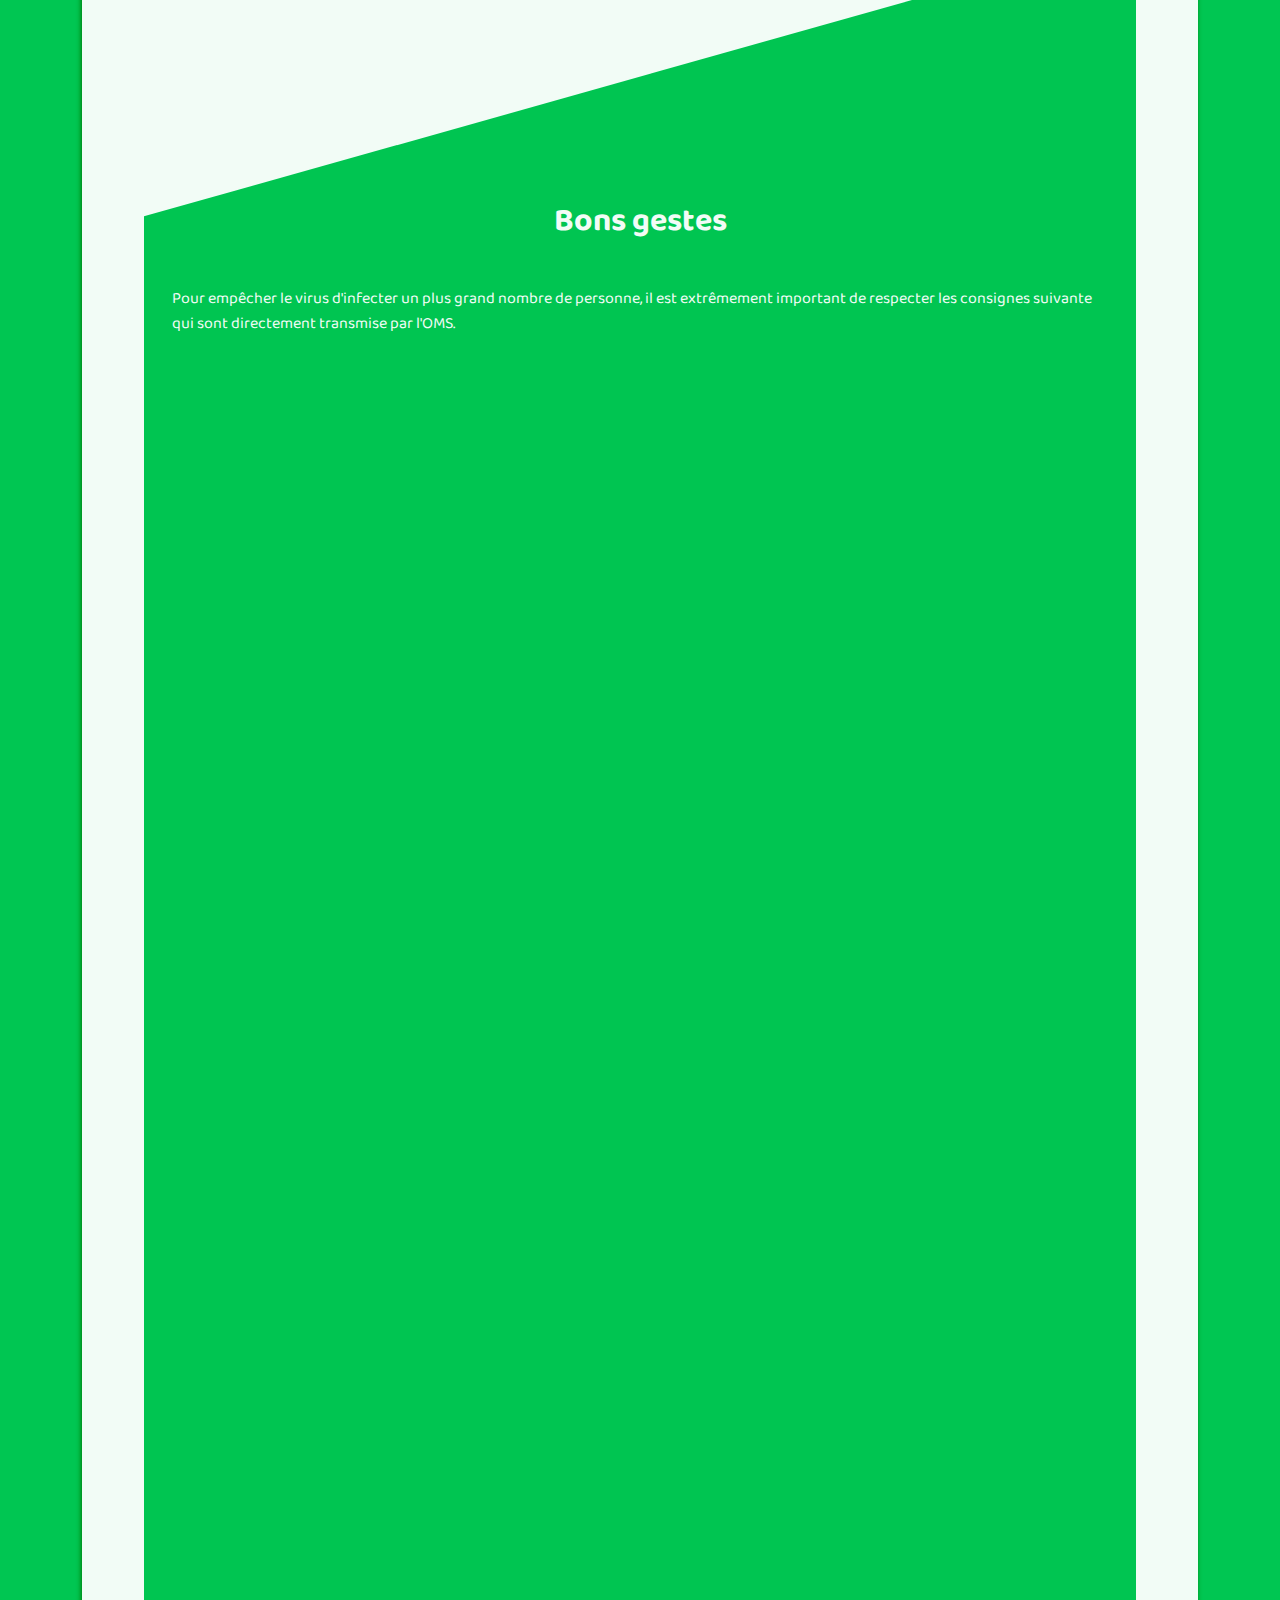
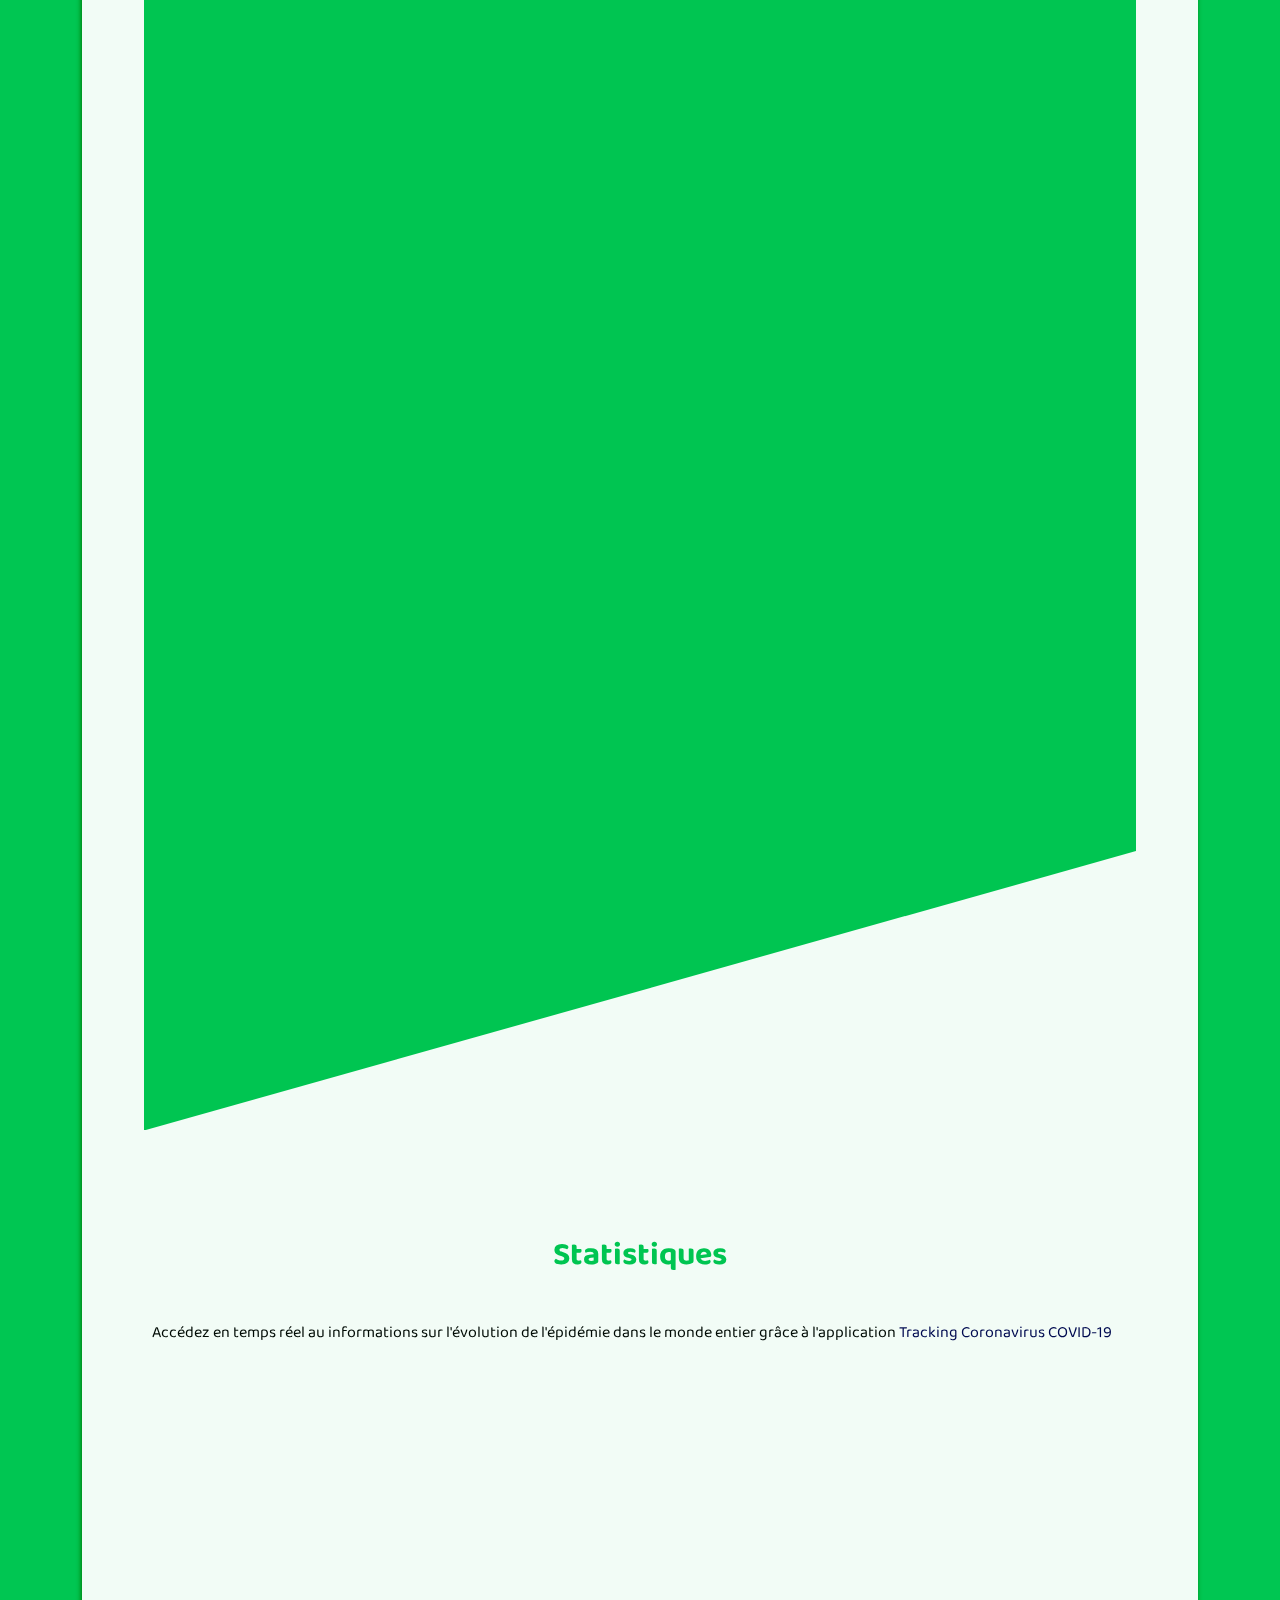
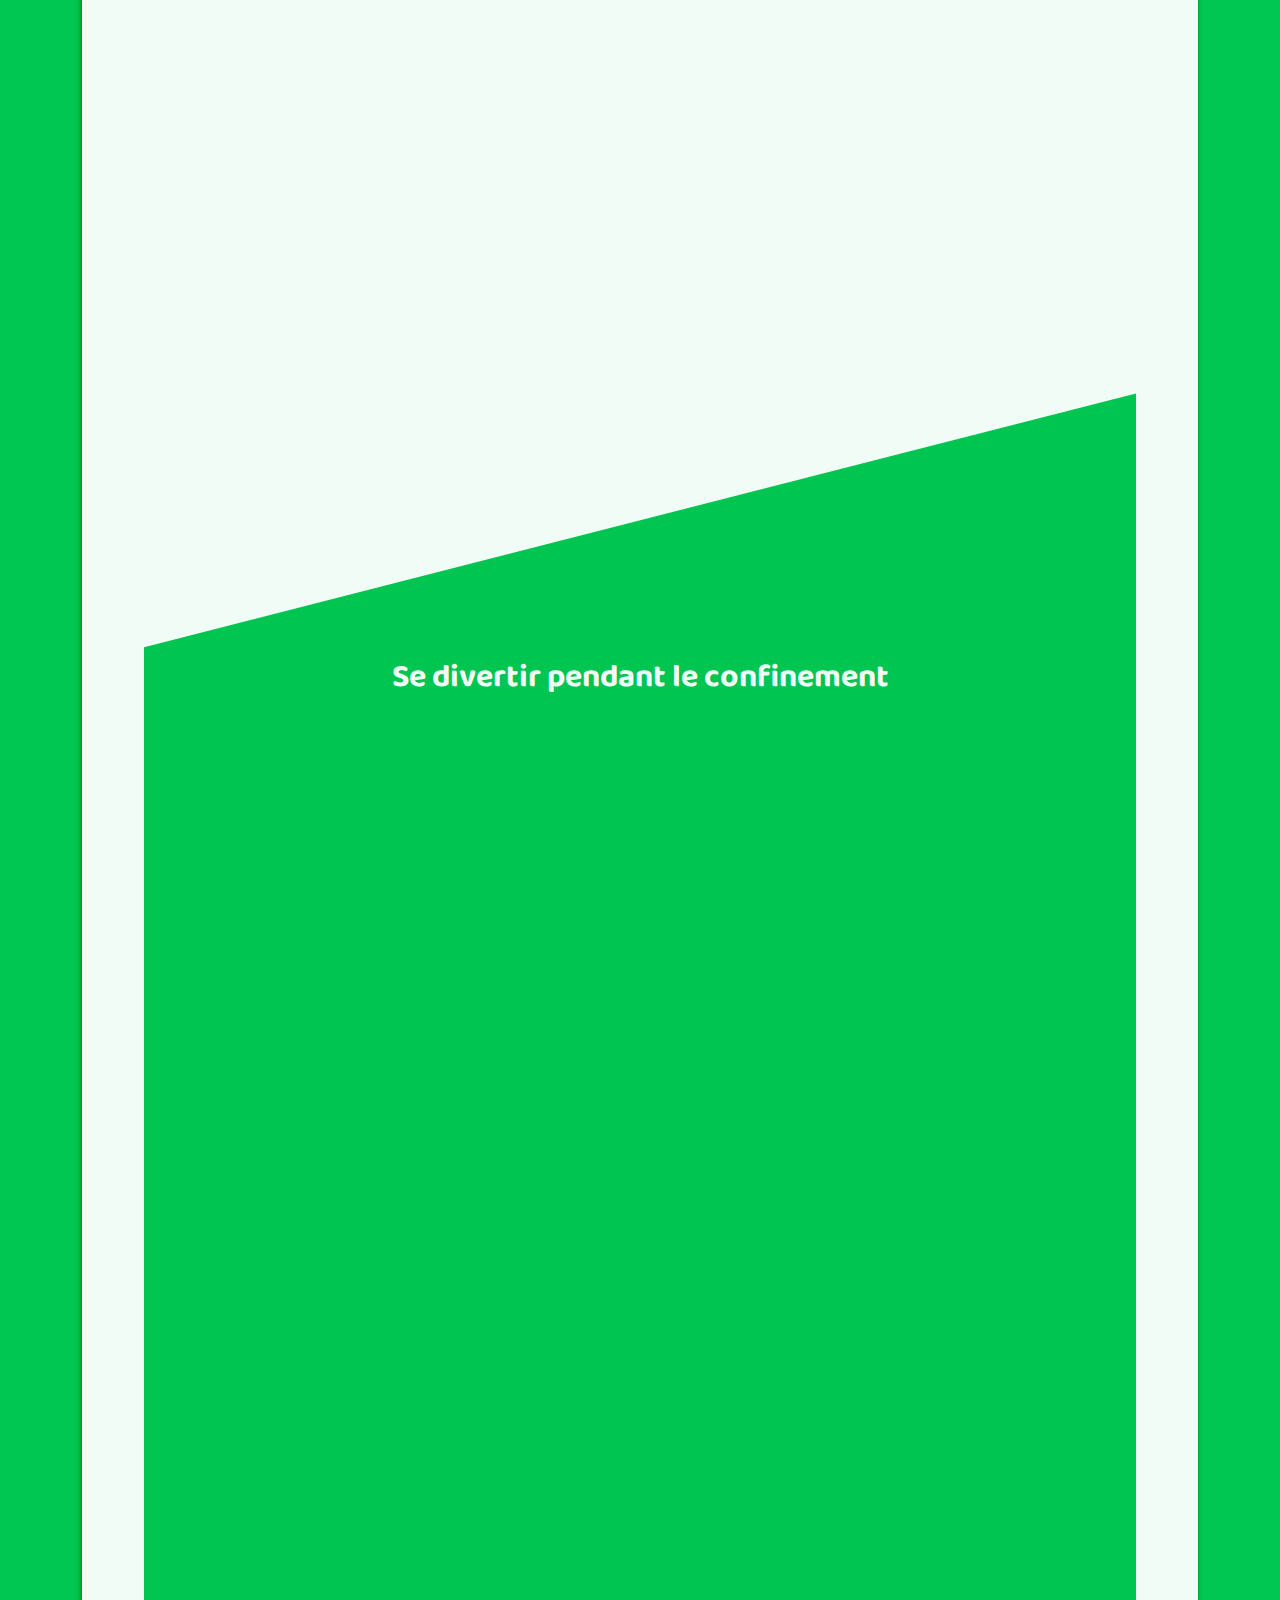
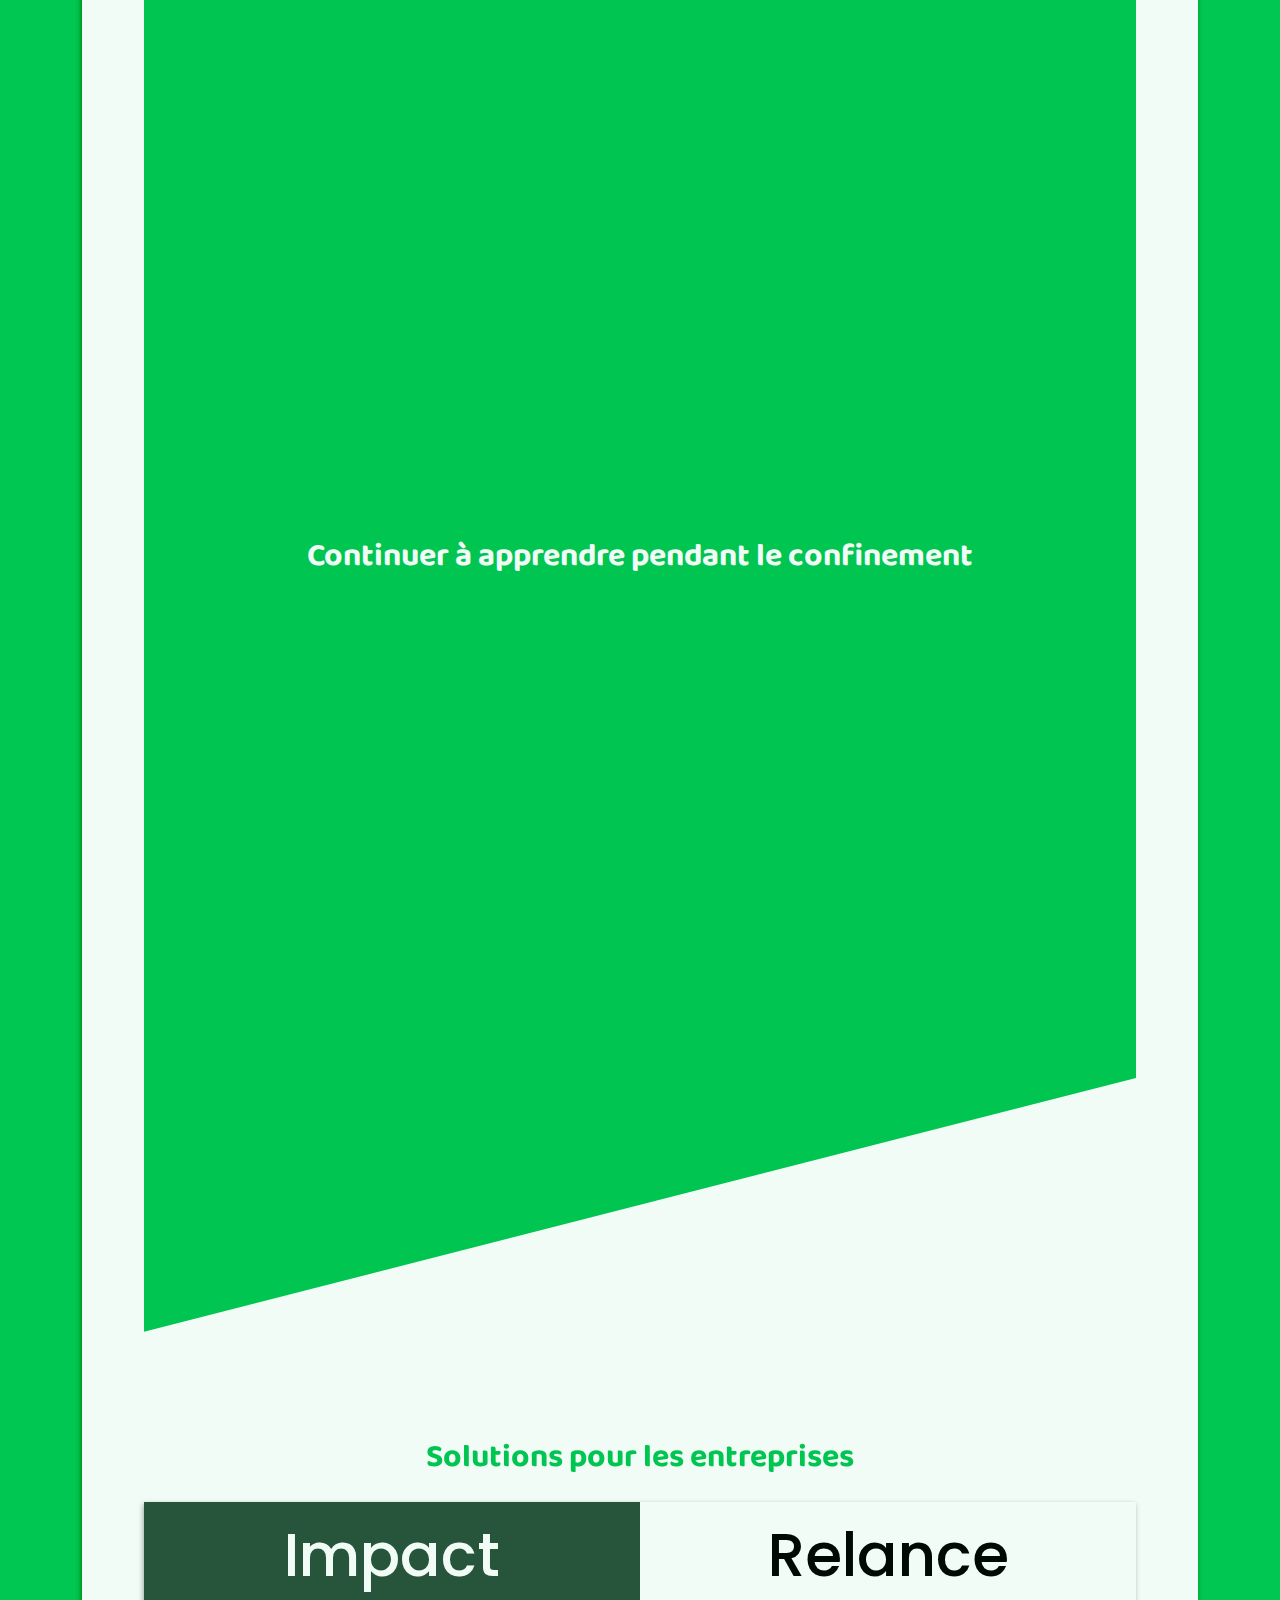
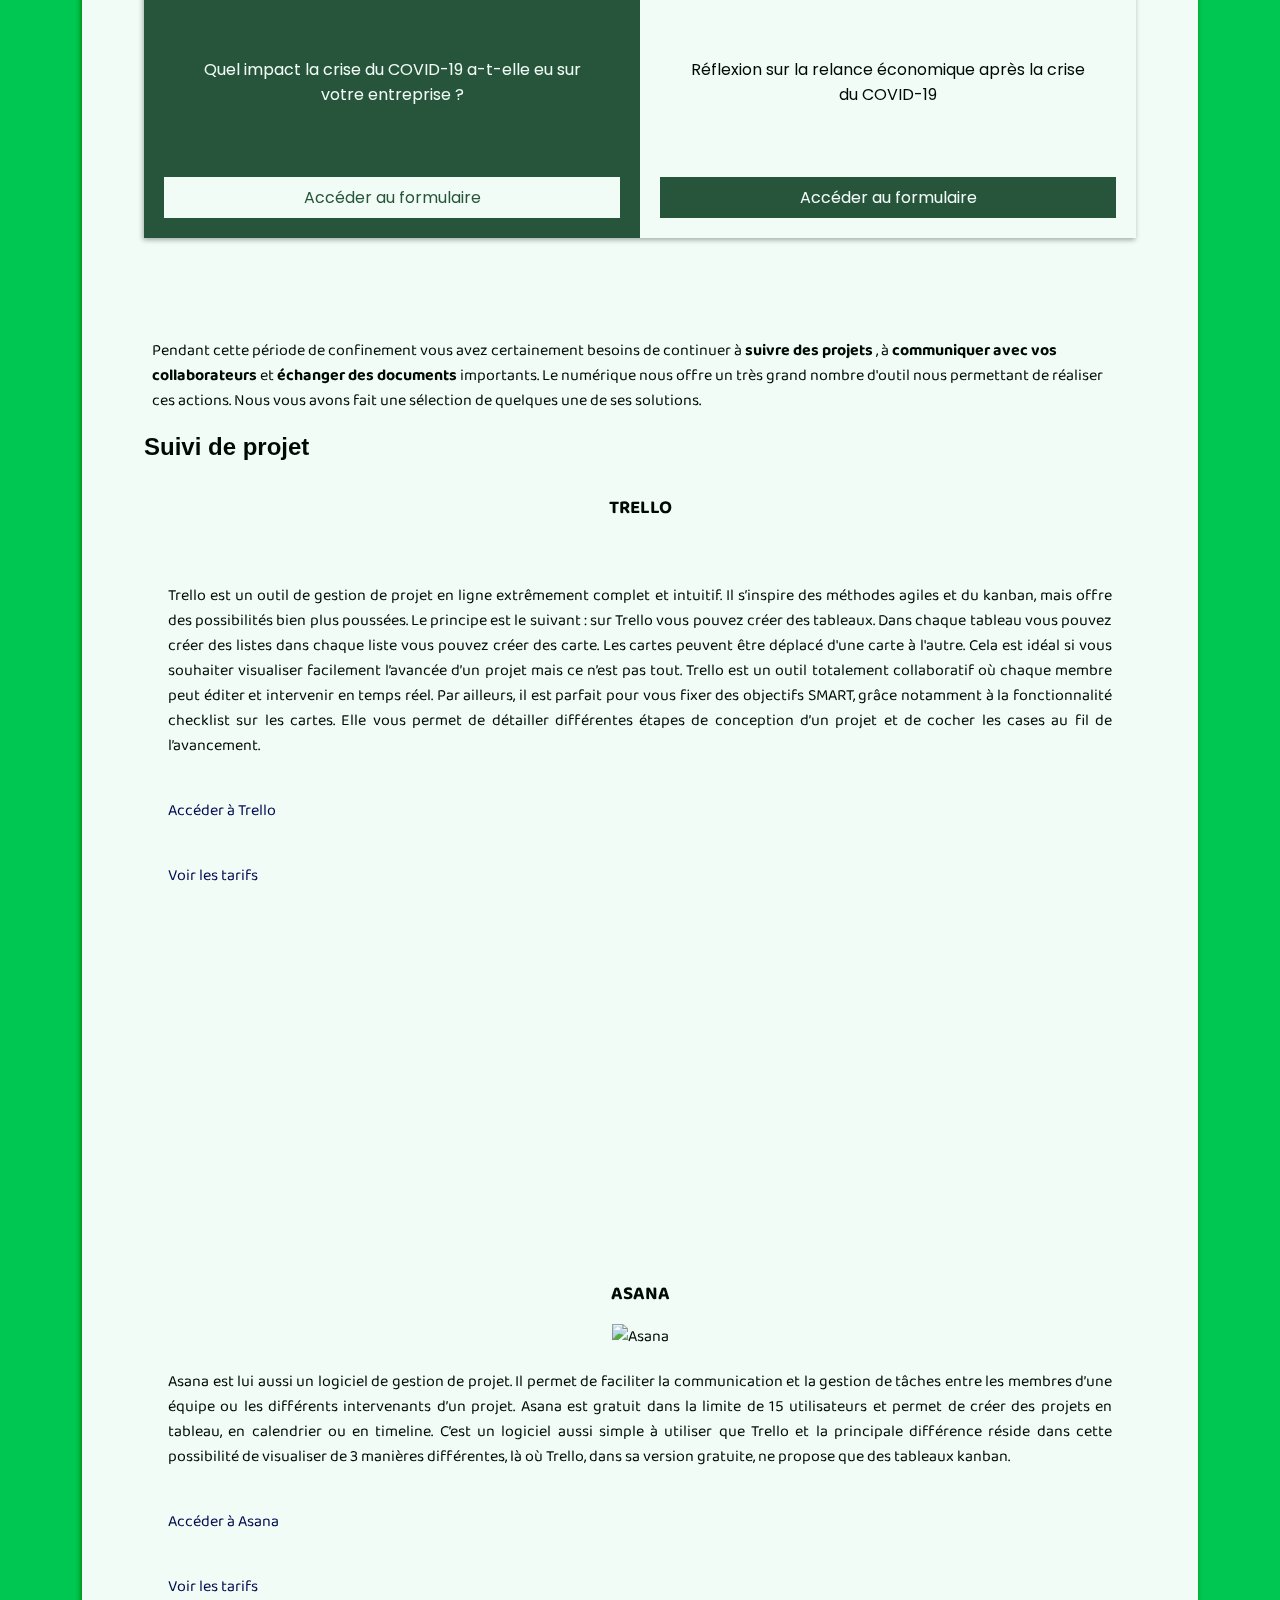
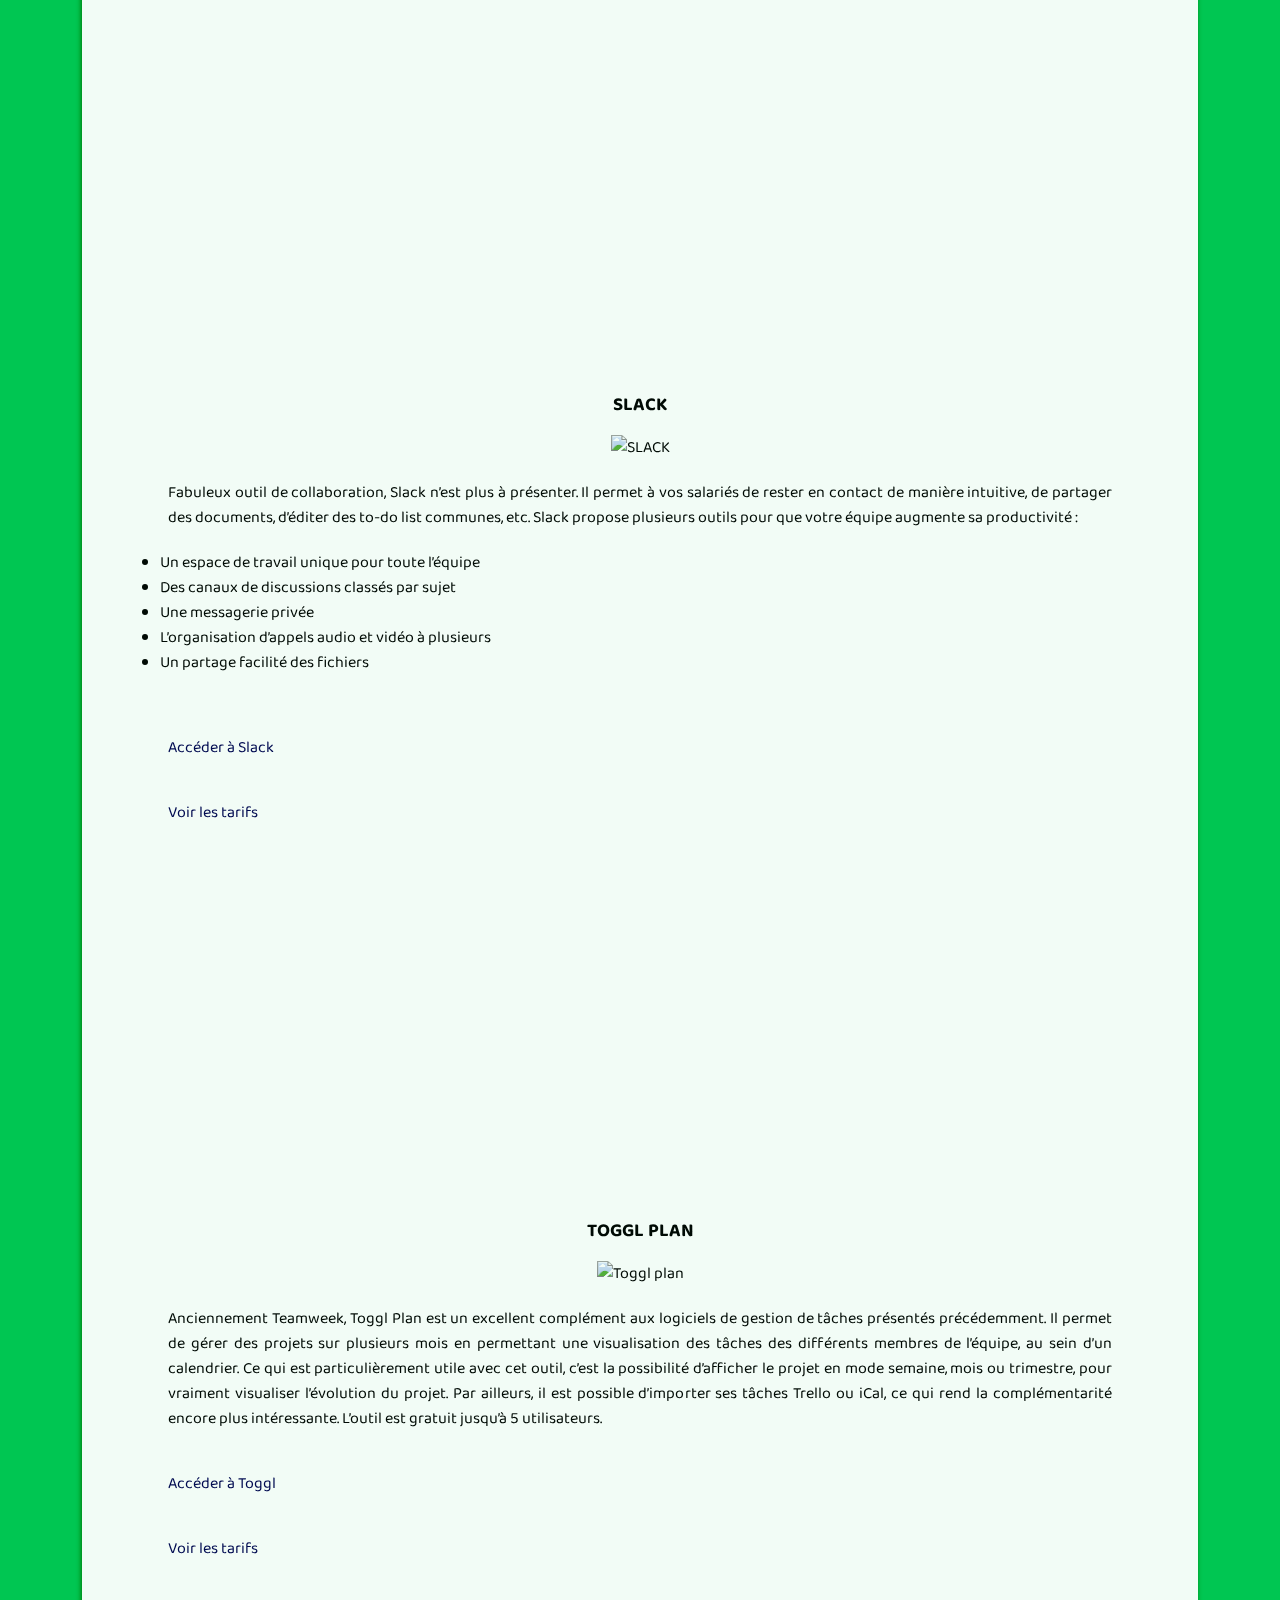
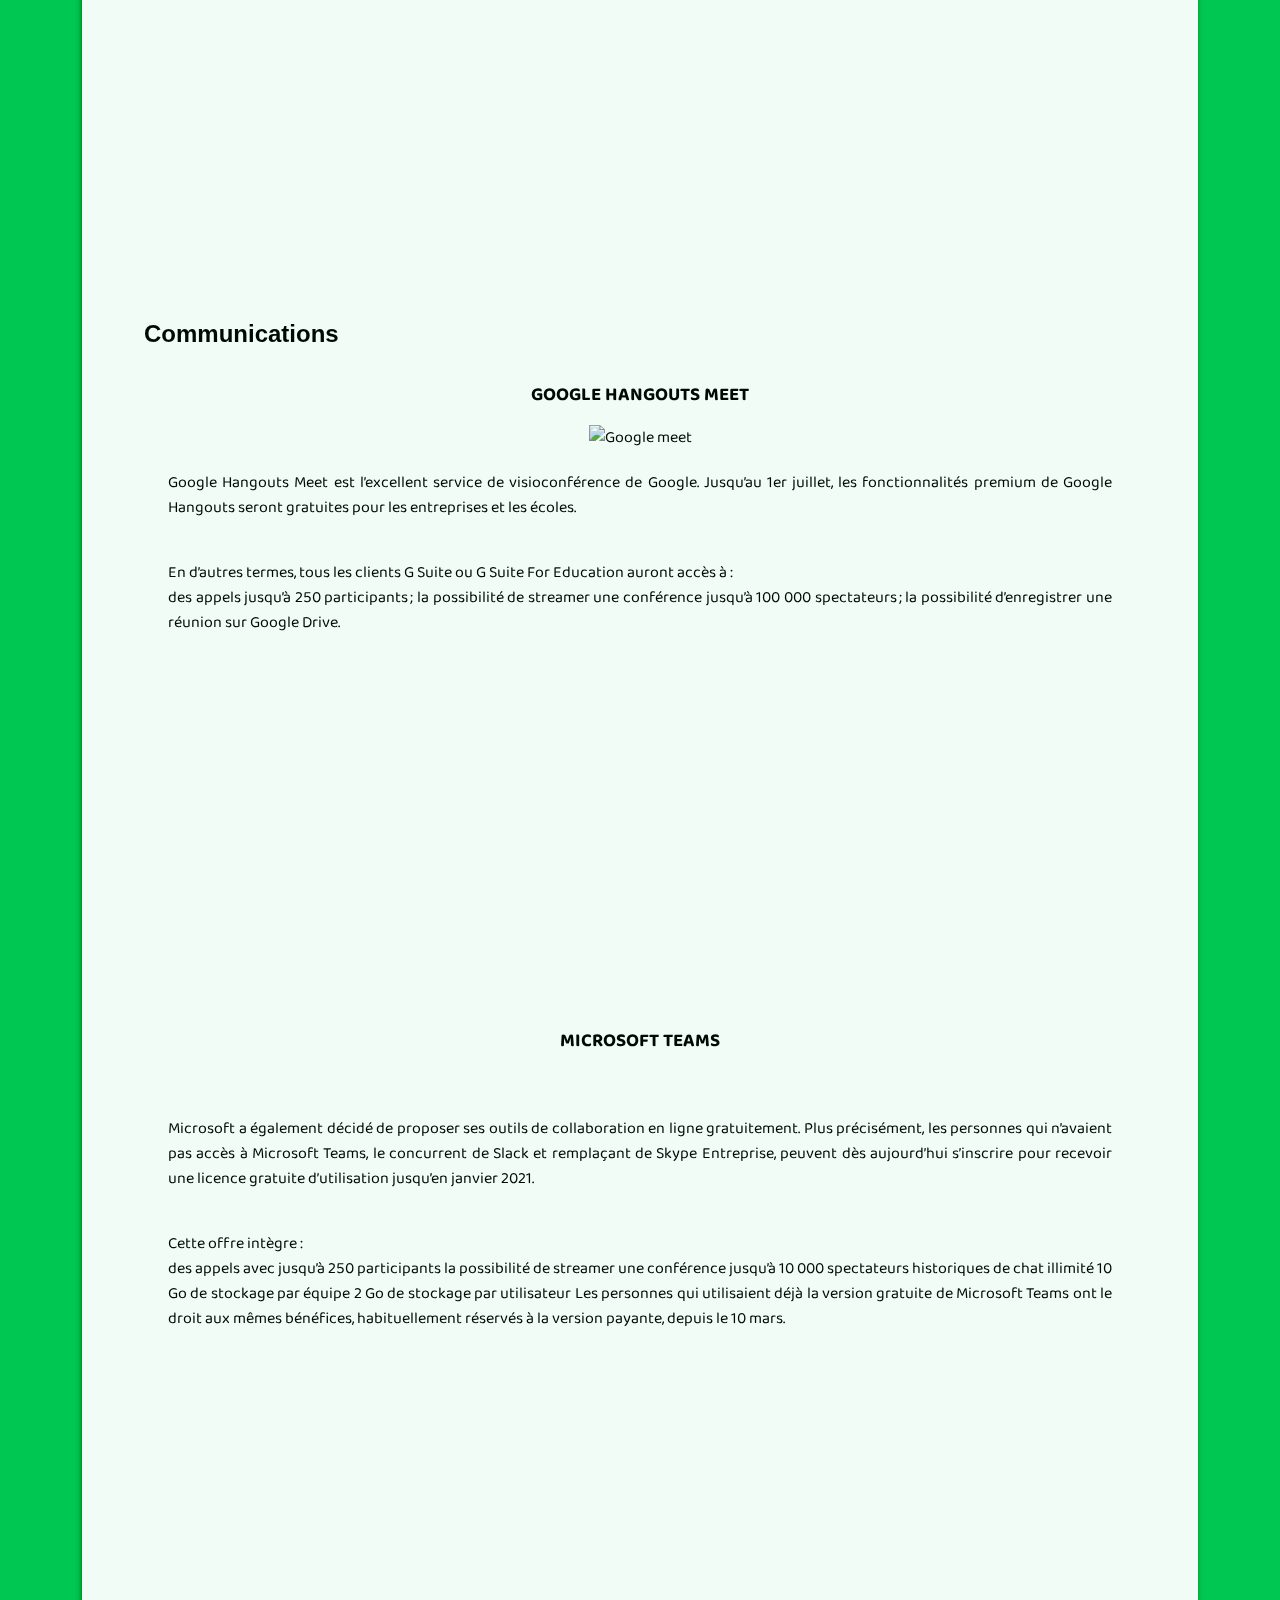
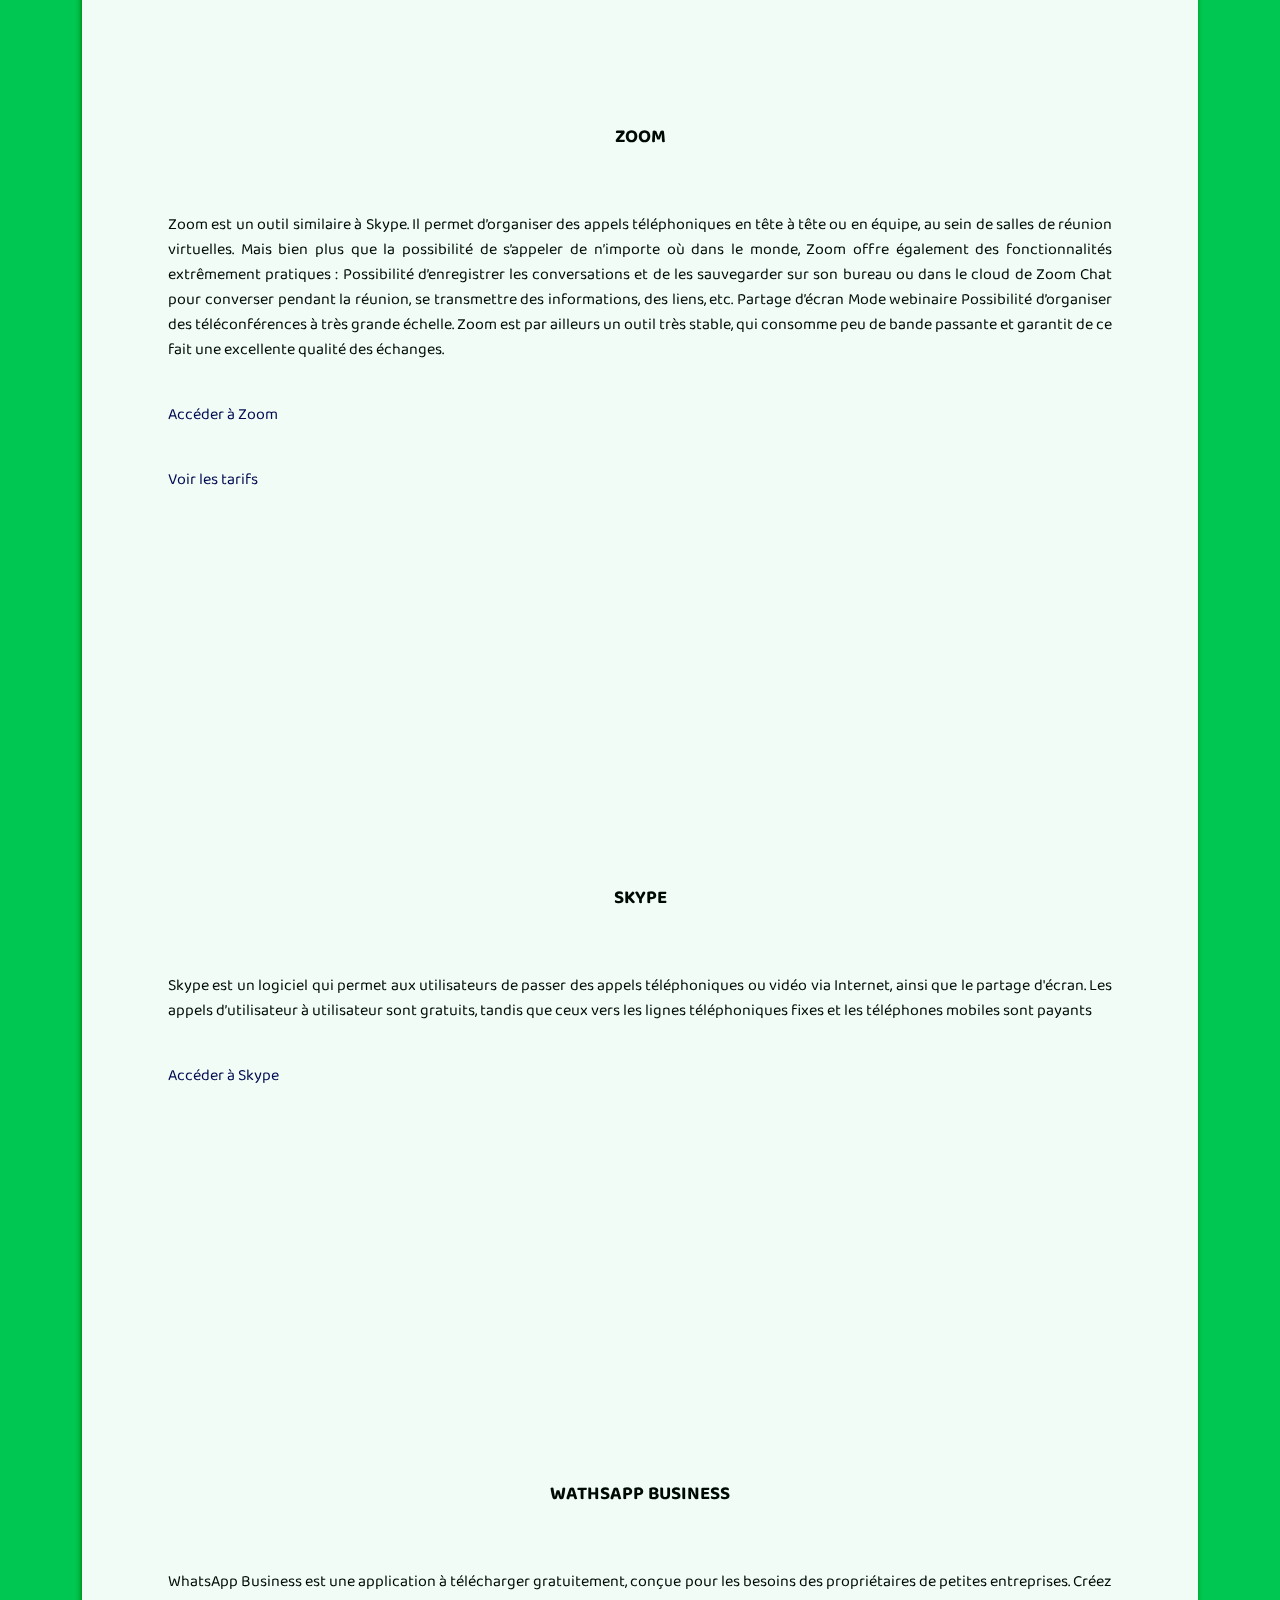
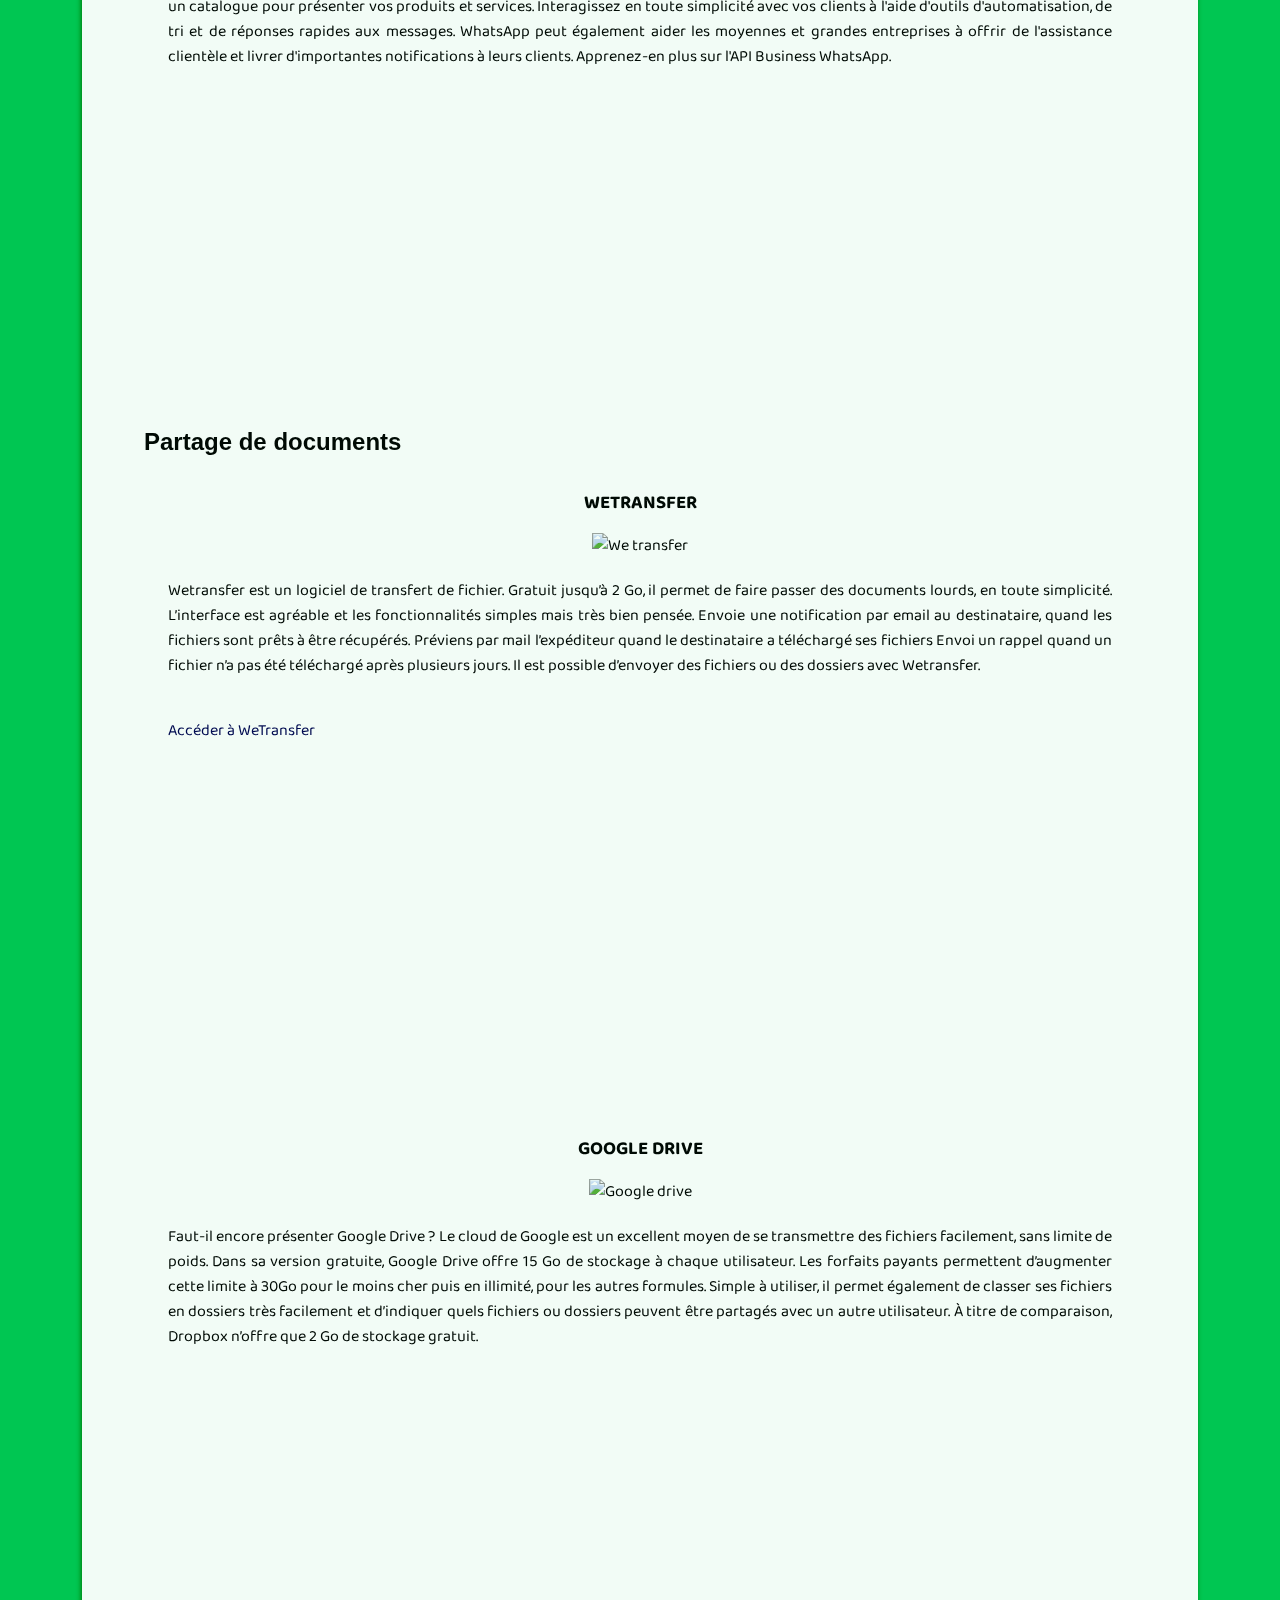
==== commit d27ee7be: "FEAT formulaire impact et relance" ====
--- a/index.html
+++ b/index.html
@@ -9,6 +9,8 @@
     période de crise sanitaire.">
     <link href="https://fonts.googleapis.com/css?family=Baloo+Thambi+2&display=swap" rel="stylesheet">
     <link href="https://fonts.googleapis.com/css2?family=Pacifico&display=swap" rel="stylesheet">
+    <link href="https://fonts.googleapis.com/css2?family=Libre+Baskerville&family=Poppins:wght@500&display=swap"
+    rel="stylesheet">
     <link href="https://unpkg.com/aos@2.3.1/dist/aos.css" rel="stylesheet">
     <link rel="stylesheet" href="https://cdnjs.cloudflare.com/ajax/libs/font-awesome/5.13.0/css/all.min.css">
     <link rel="shortcut icon" type="imge/x-icon" href="favicon.ico">
@@ -17,6 +19,7 @@
     <link rel="stylesheet" href="body.css">
     <link rel="stylesheet" href="style.css">
     <link rel="stylesheet" href="button.css">
+    <link rel="stylesheet" href="./solution_entreprise.css">
 
     <title>Bloquer Covid-19, Gabon</title>
 
@@ -105,9 +108,8 @@
 
             <a href="#" onclick="addVilleAndQuartierOnPath(this)" class="custom-link disable">Accéder au test</a>
 
-            <a href="mailto:contact@sing.ga"
-                style="padding: 20px 0px; text-align: center; text-decoration: underline;">Demander l'auto test
-                entreprise</a>
+            <a href="https://app.bloquercovid19.com/bat"
+                style="padding: 20px 0px; text-align: center; text-decoration: underline;">Voir les resultats du test</a>
         </div>
     </div>
 
@@ -210,8 +212,8 @@
                 <div class="method" data-aos="zoom-in-down" data-aos-offset="300"
                 data-aos-easing="ease-in-sine">
                     <h3>Comment fabriquer un masque</h3>
-                    <iframe width="560" height="315" src="https://www.youtube.com/embed/ptZGzcNG48c" frameborder="0" allow="accelerometer; autoplay; encrypted-media; gyroscope; picture-in-picture" allowfullscreen></iframe>
-                    <iframe width="560" height="315" src="https://www.youtube.com/embed/vHO2_YOaKPk" frameborder="0" allow="accelerometer; autoplay; encrypted-media; gyroscope; picture-in-picture" allowfullscreen></iframe>
+                    <iframe  class="video-method" src="https://www.youtube.com/embed/ptZGzcNG48c" frameborder="0" allow="accelerometer; autoplay; encrypted-media; gyroscope; picture-in-picture" allowfullscreen></iframe>
+                    <iframe  class="video-method" src="https://www.youtube.com/embed/vHO2_YOaKPk" frameborder="0" allow="accelerometer; autoplay; encrypted-media; gyroscope; picture-in-picture" allowfullscreen></iframe>
                 </div>
             </section>
 
@@ -368,6 +370,20 @@
 
             <section id="solutionentreprise">
                 <h1>Solutions pour les entreprises</h1>
+
+                <div class="impact-relance">
+                    <div class="impact impact-relance-item">
+                        <h5>Impact</h5>
+                        <p>Quel impact la crise du COVID-19 a-t-elle eu sur votre entreprise ?</p>
+                        <a href="./pme/index.html">Accéder au formulaire</a>
+                    </div>
+                    <div class="relance impact-relance-item">
+                        <h5>Relance</h5>
+                        <p>Réflexion sur la relance économique après la crise du COVID-19</p>
+                        <a href="./relance/index.html">Accéder au formulaire</a>
+                    </div>
+                </div>
+
                 <p>Pendant cette période de confinement vous avez certainement besoins de continuer à <strong>suivre des
                         projets</strong> , à <strong>communiquer avec vos collaborateurs</strong> et <strong>échanger
                         des documents</strong> importants. Le numérique
--- a/style.css
+++ b/style.css
@@ -425,6 +425,11 @@
     height: 516px;
 }
 
+.video-method {
+    width: 100%;
+    height: 315px;
+}
+
 @media screen and (min-width: 900px){
 
     #stat-covid {
--- a/solution_entreprise.css
+++ b/solution_entreprise.css
@@ -0,0 +1,63 @@
+.impact-relance {
+    box-shadow: -1px 2px 5px #00000055;
+    display: grid;
+    grid-template-columns: 50% 50%;
+    justify-content: center;
+    text-align: center;
+    align-items: center;
+    padding-top: 0;
+    margin-bottom: 80px;
+}
+
+.impact-relance-item {
+    display: grid;
+    grid-template-columns: auto;
+    justify-content: center;
+    align-items: center;
+}
+
+.impact-relance-item * {
+    padding: 8px;
+    font-family: 'Poppins', sans-serif;
+    box-sizing: border-box;
+}
+
+.impact-relance-item a {
+    background-color: rgb(42, 80, 59);
+    color: white;
+    padding: 8px;
+    display: inline-block;
+    margin: 20px;
+}
+
+.impact-relance-item h5 {
+    font-weight: 500;
+    font-size: 60px;
+}
+
+.impact-relance-item p {
+    padding: 10%;
+}
+
+.impact {
+    background-color: rgb(42, 80, 59);
+}
+
+.impact h5 {
+    color: white;
+}
+
+.impact p {
+    color: white;
+}
+
+.impact a {
+    color: rgb(42, 80, 59);
+    background-color: white;
+}
+
+@media screen and (max-width: 500px){
+    .impact-relance {
+        grid-template-columns: auto;
+    }
+}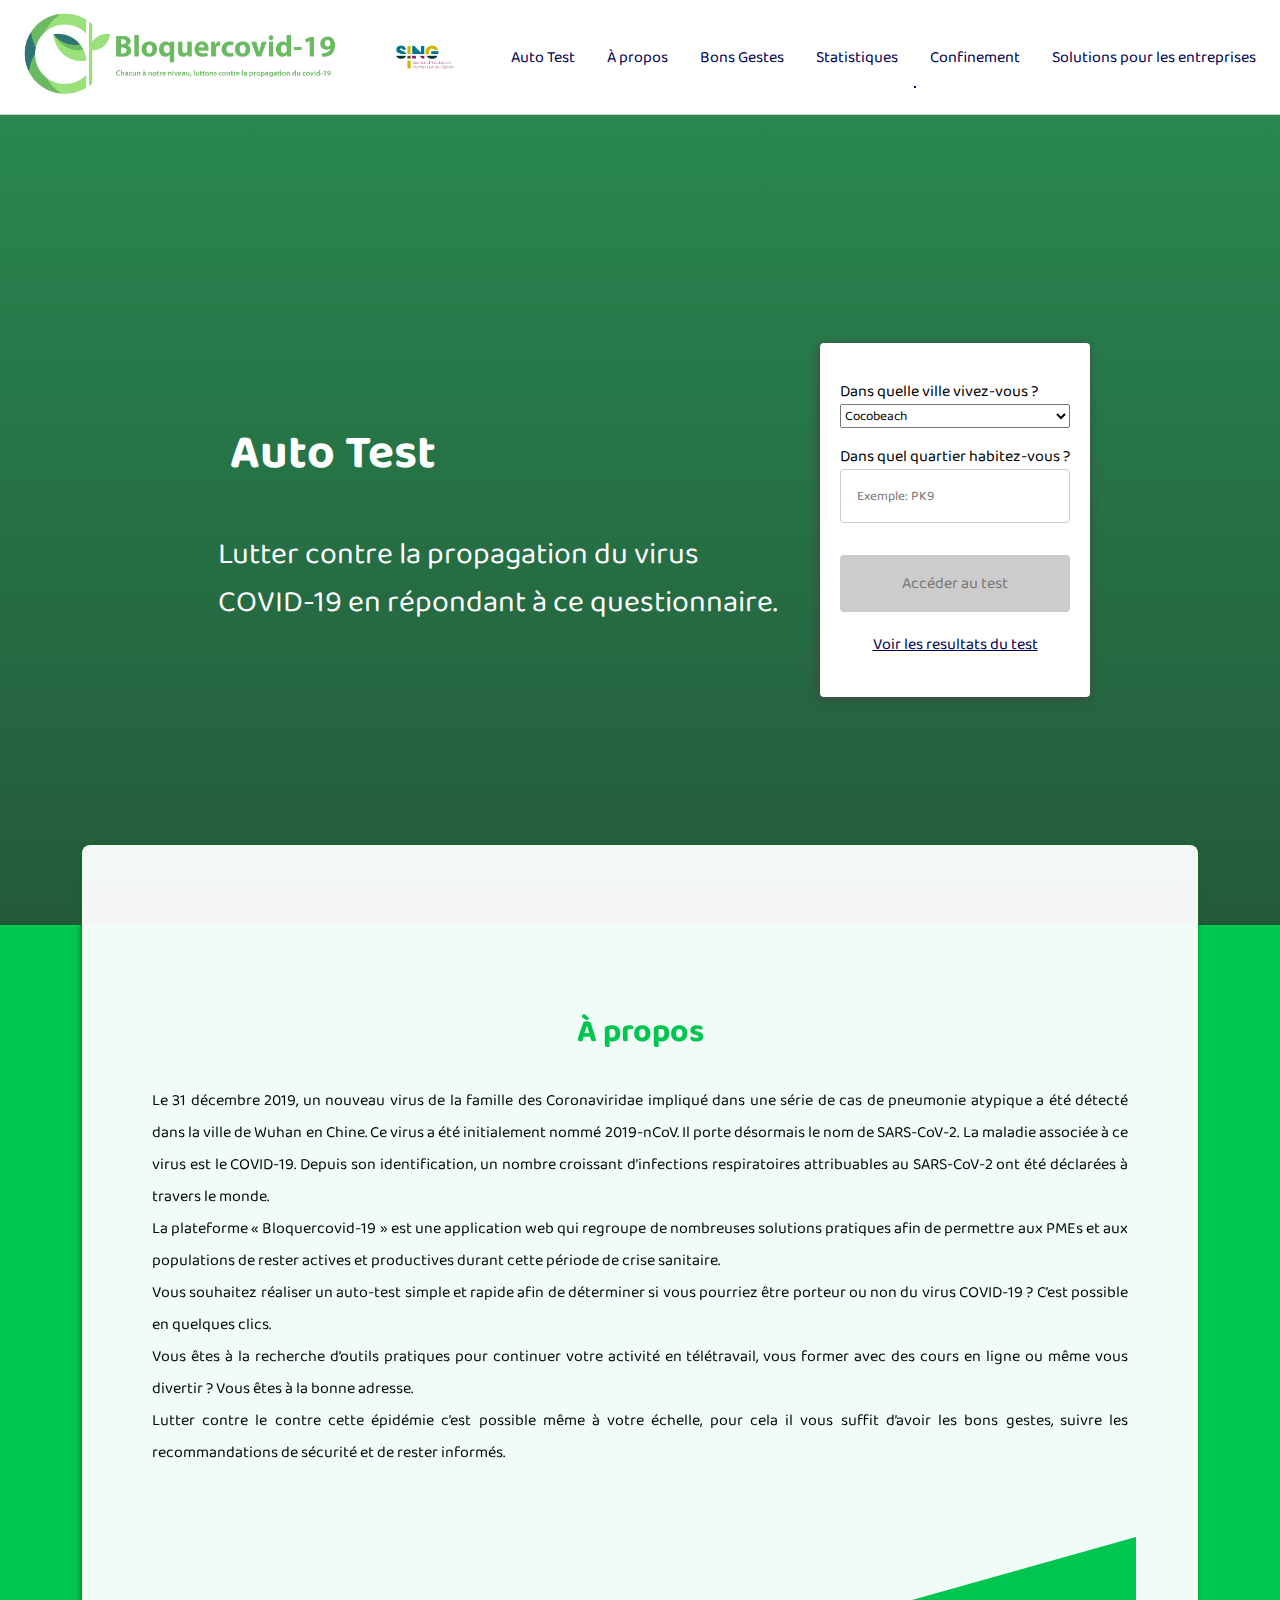
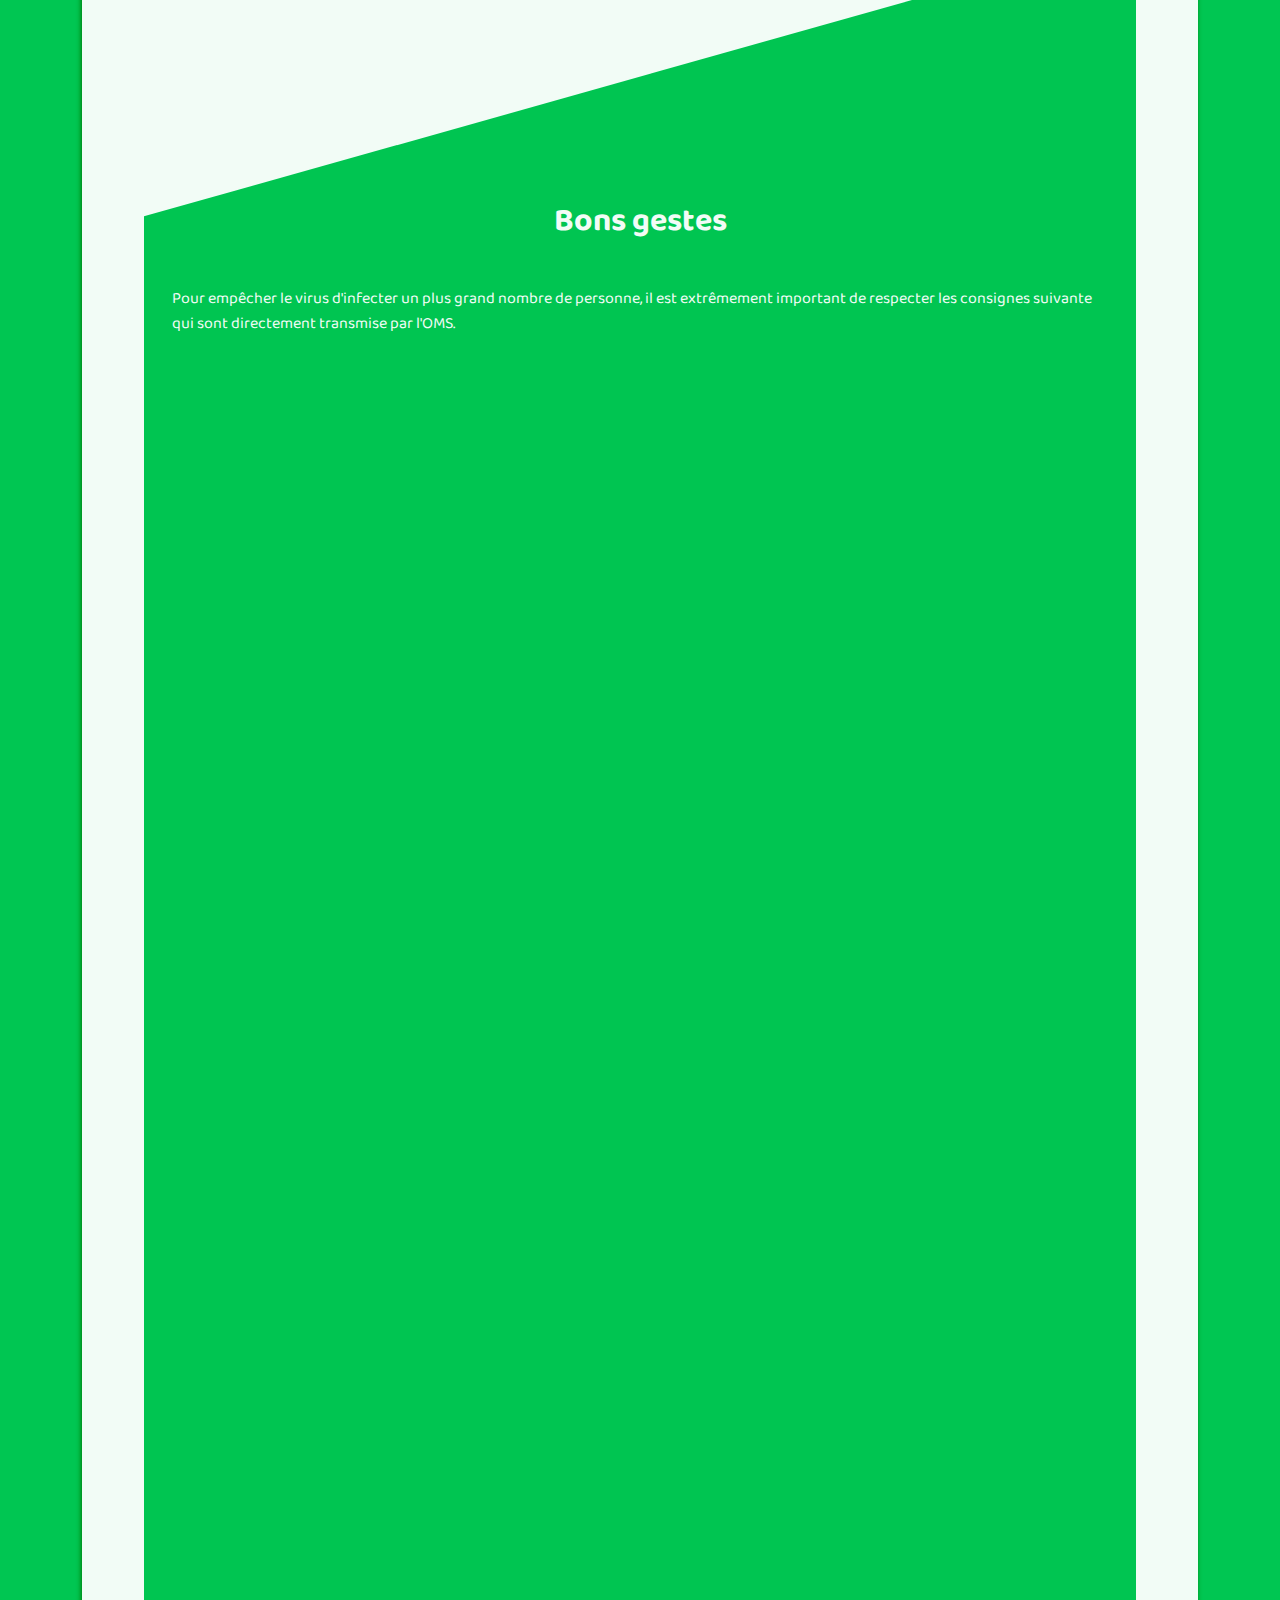
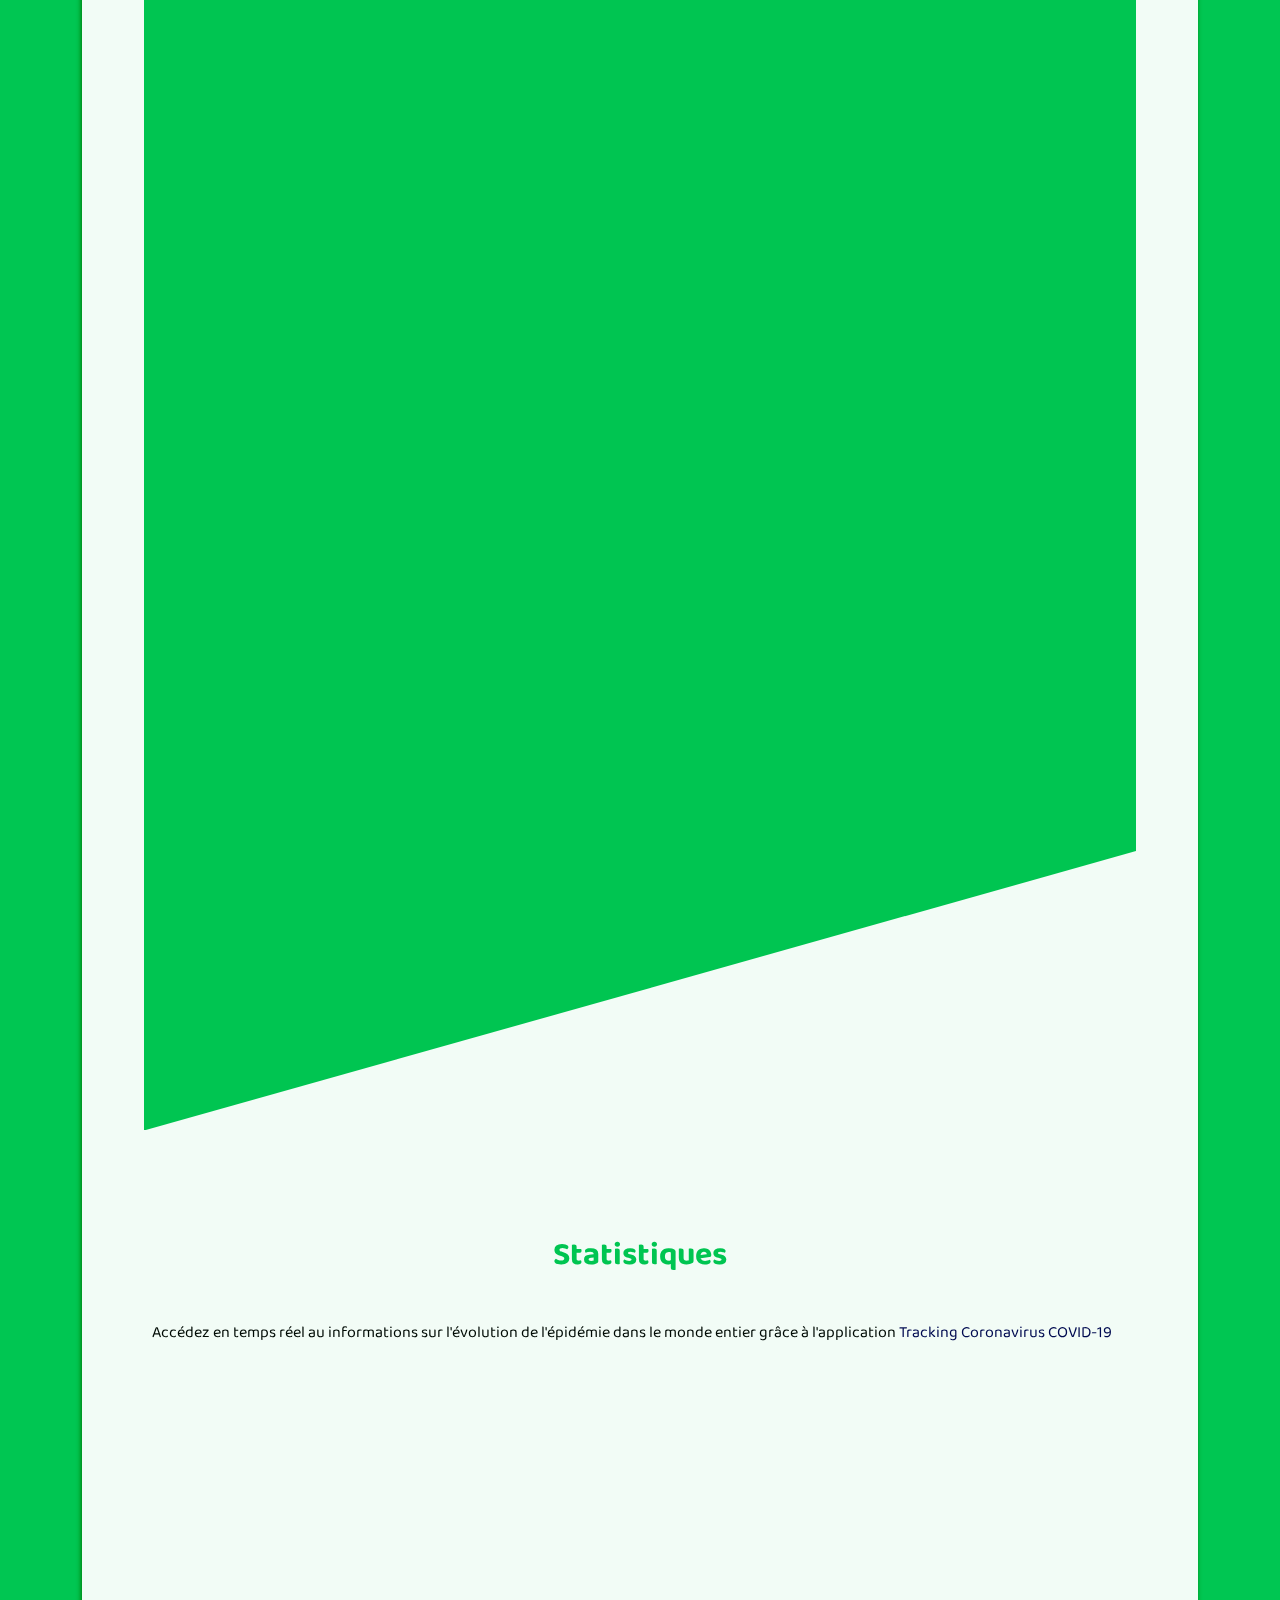
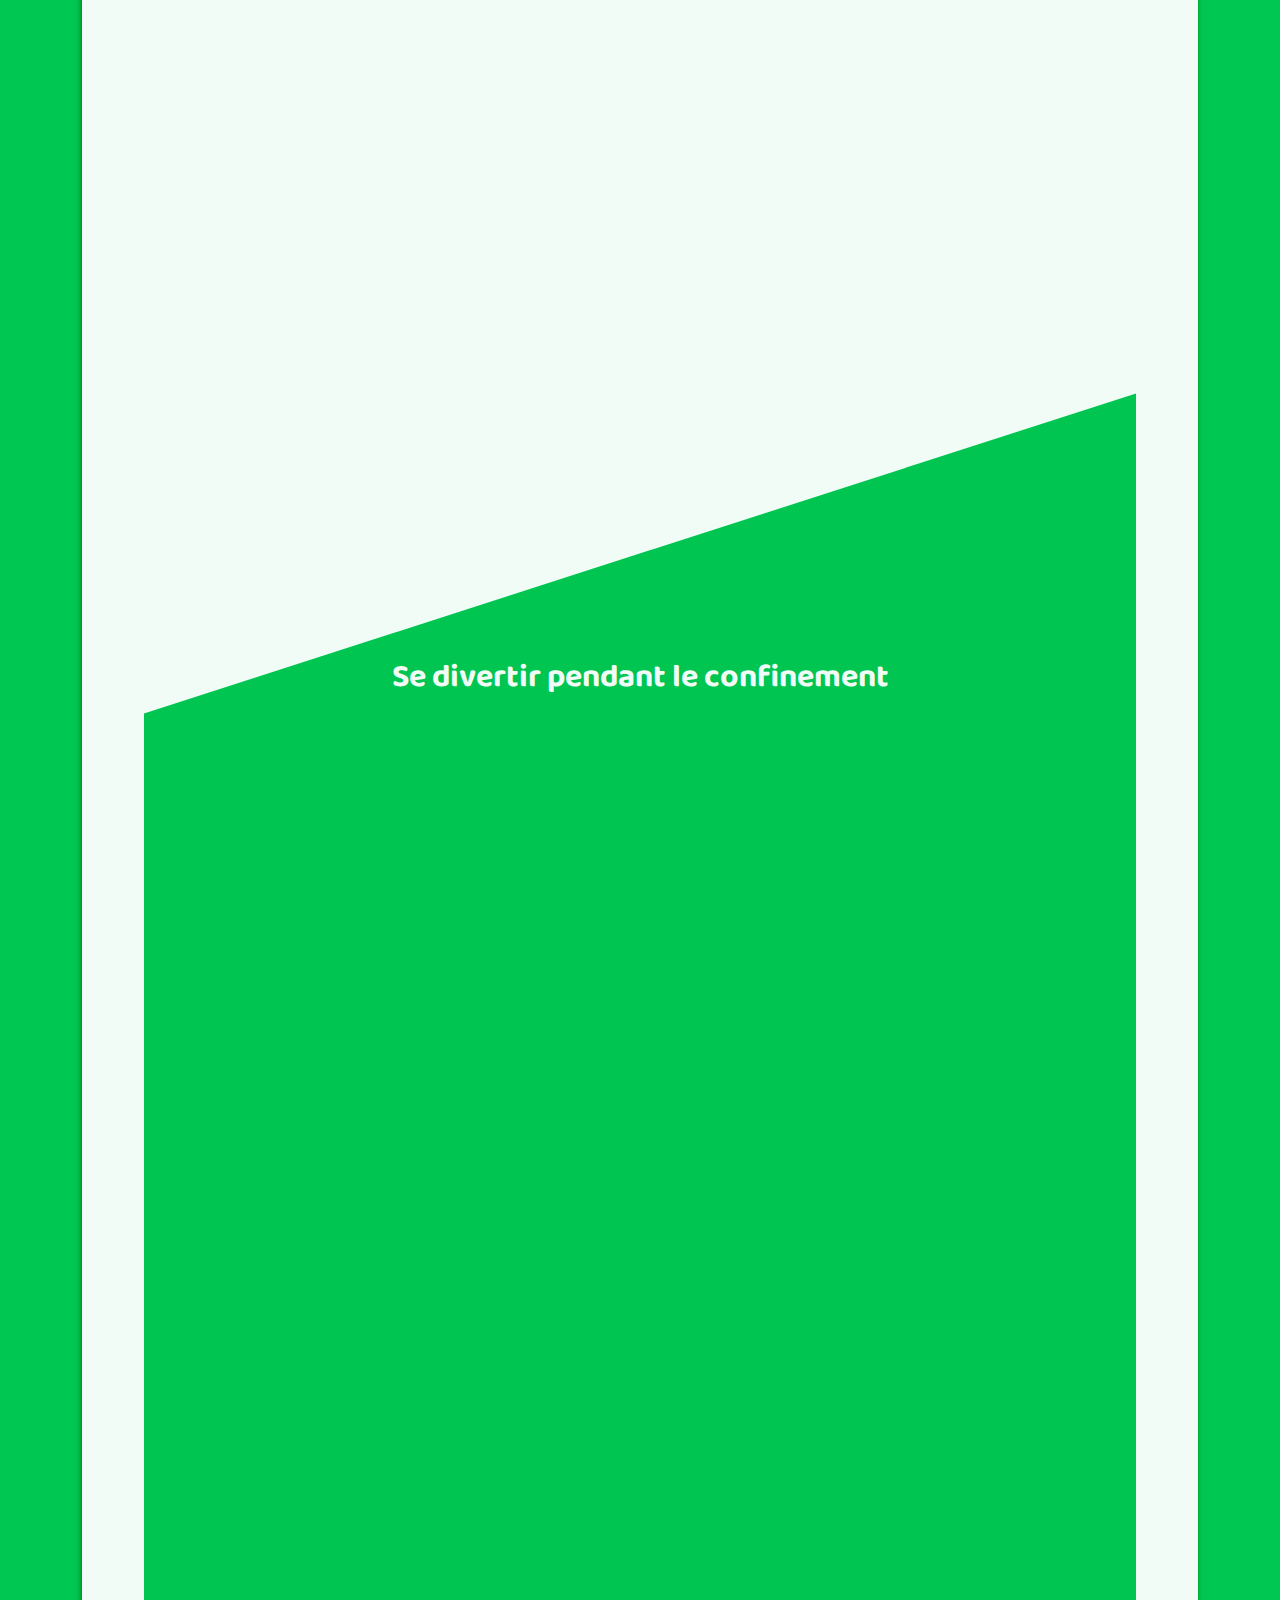
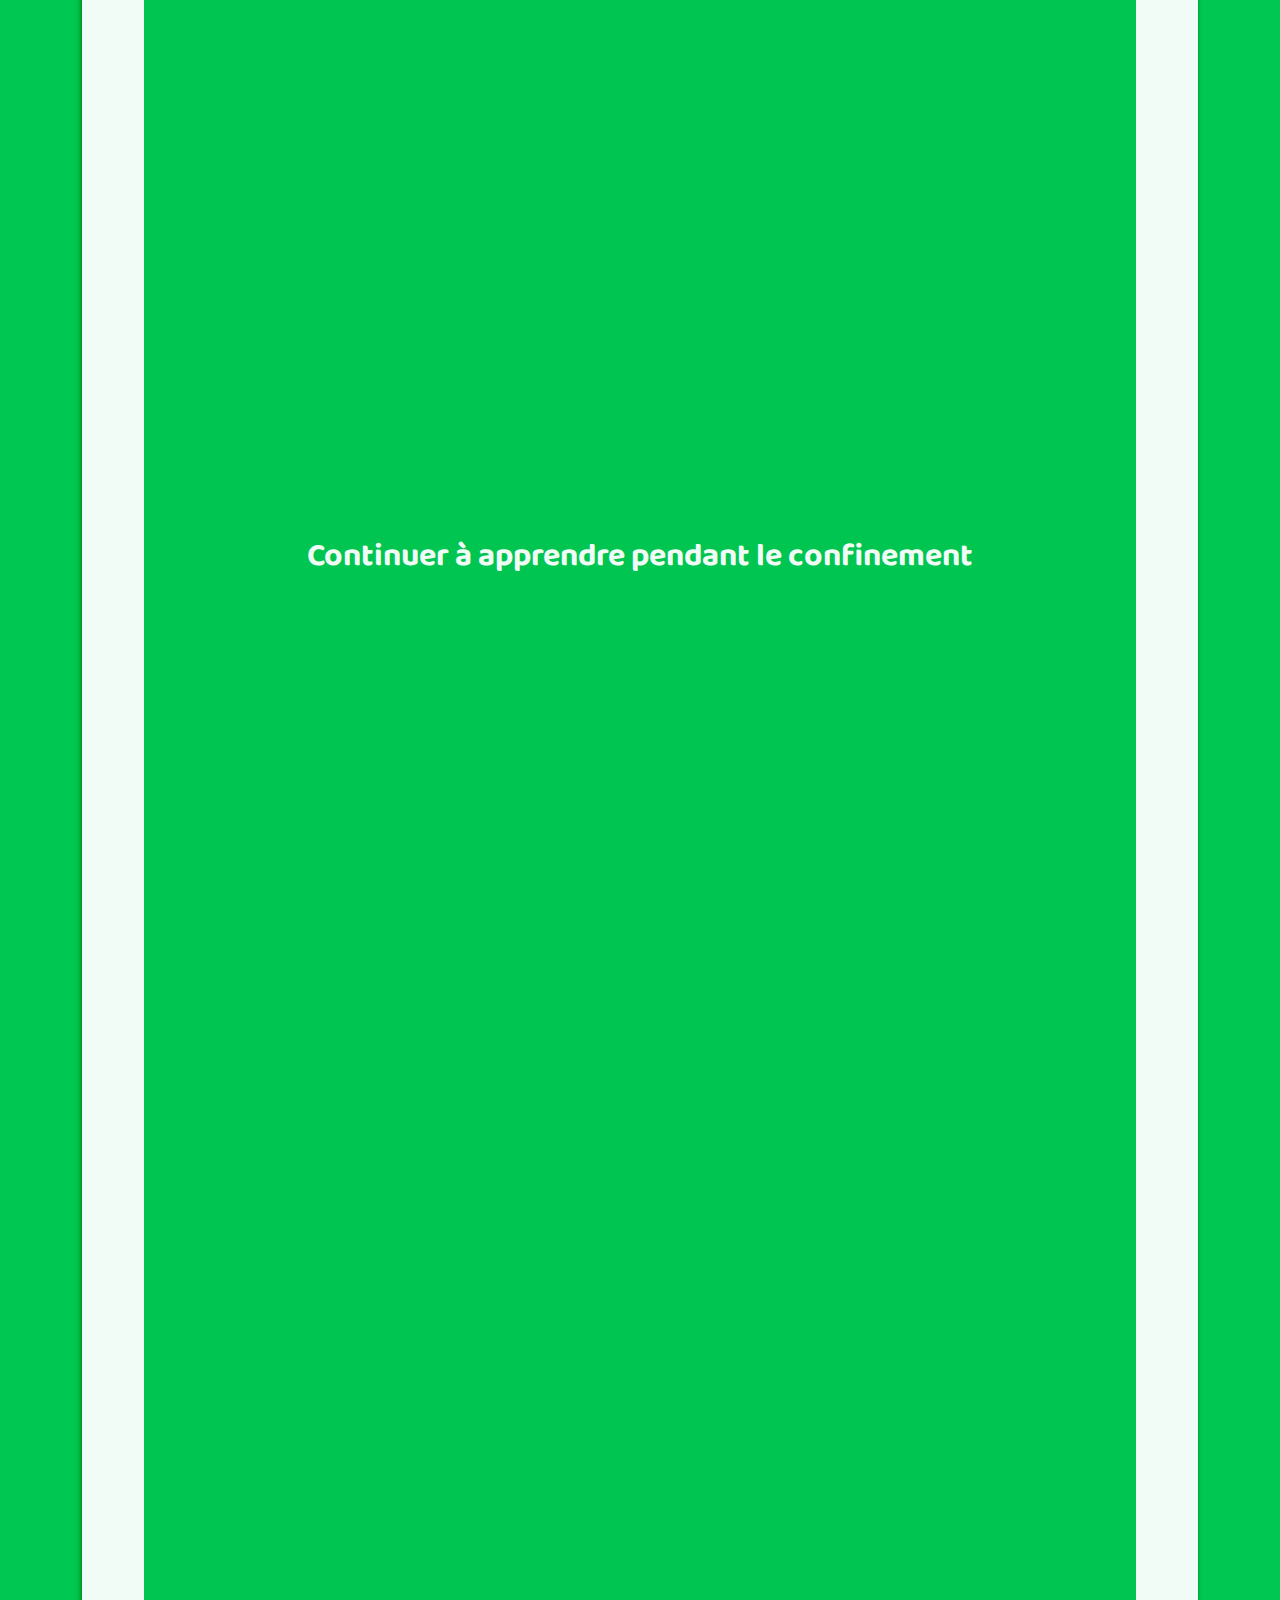
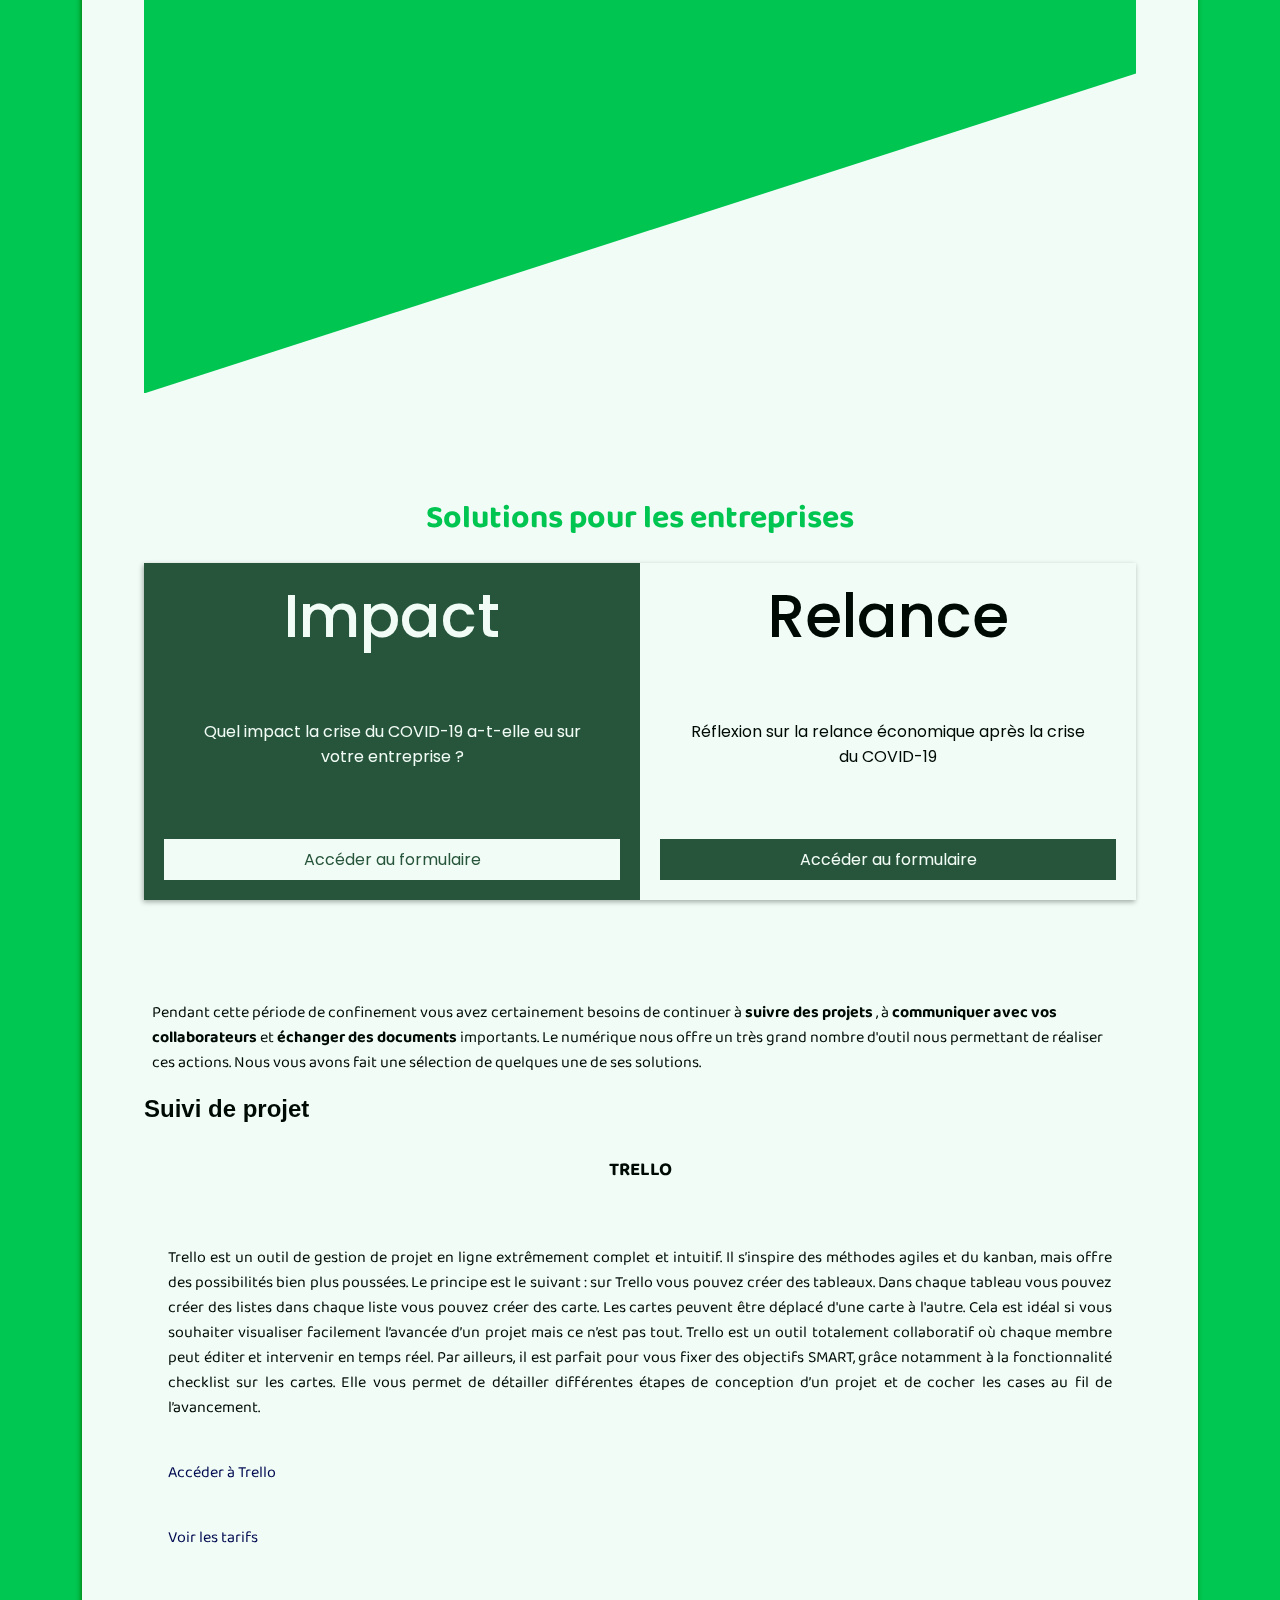
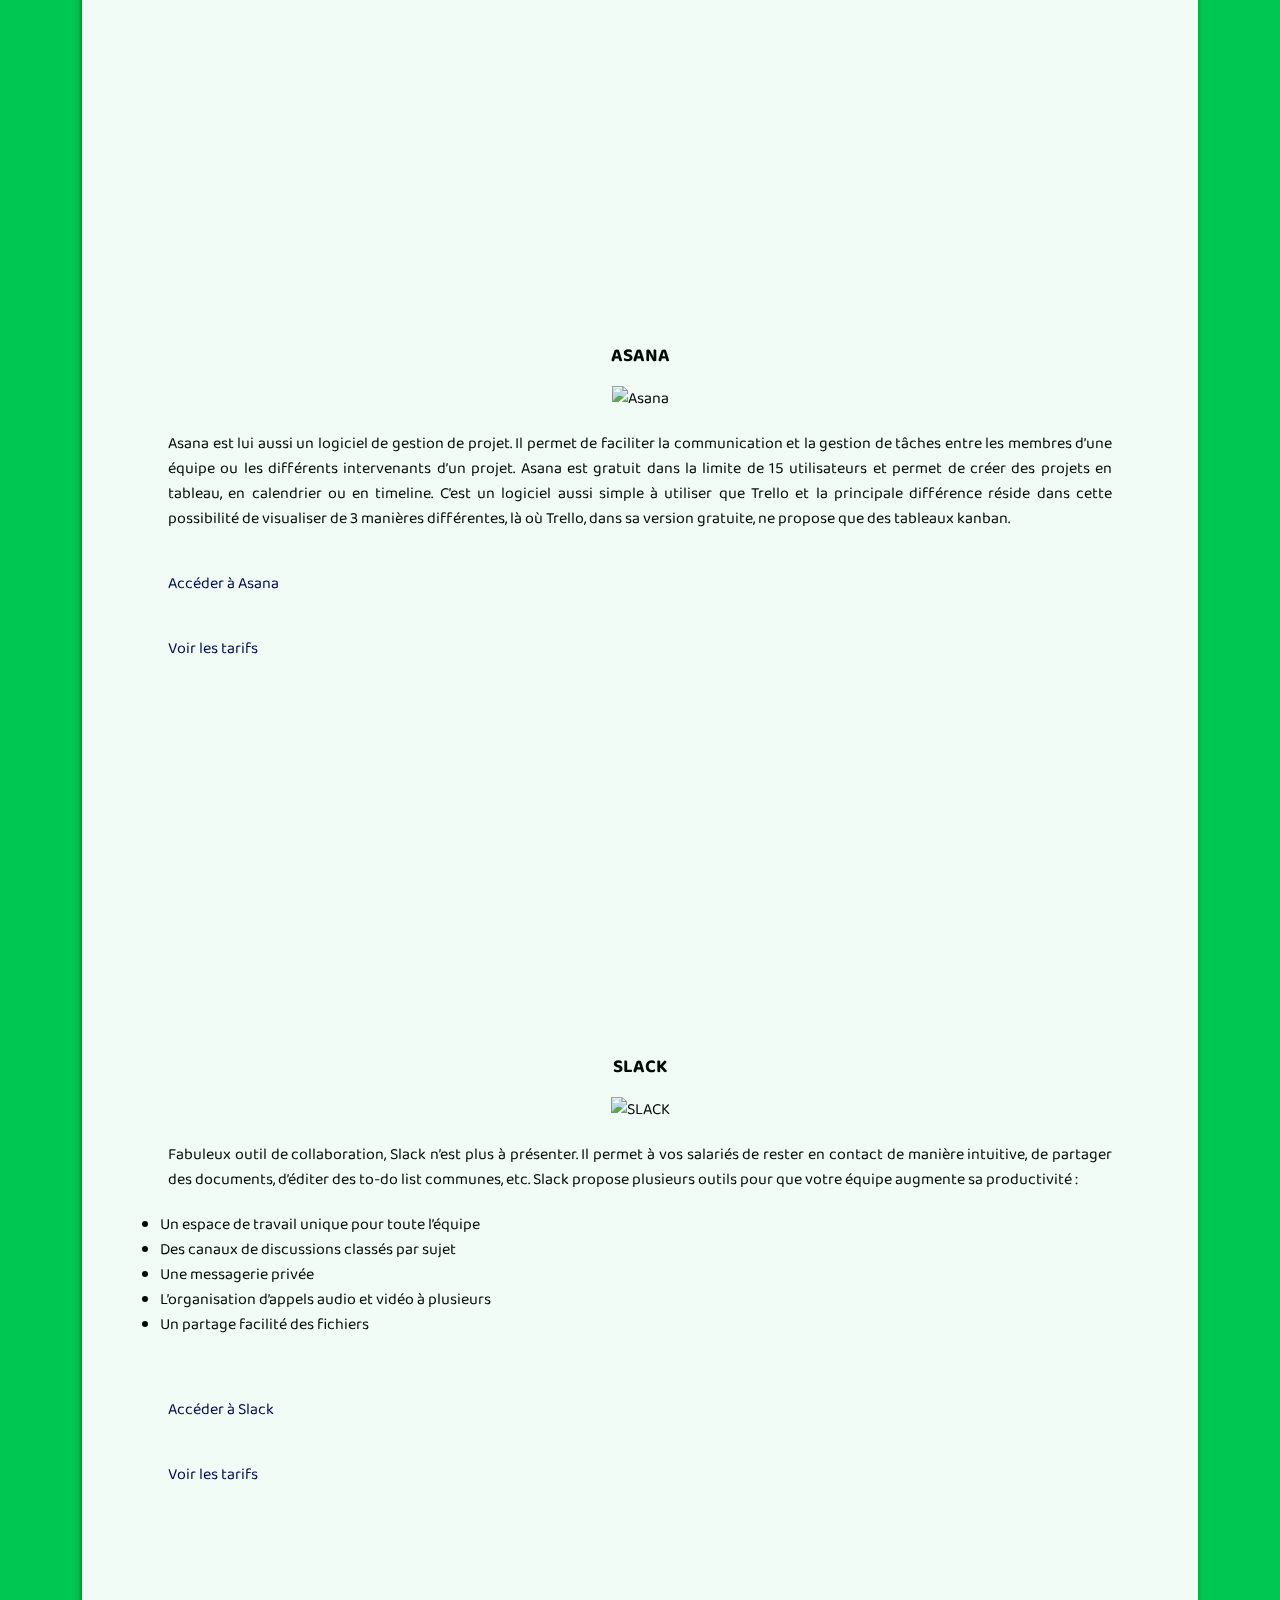
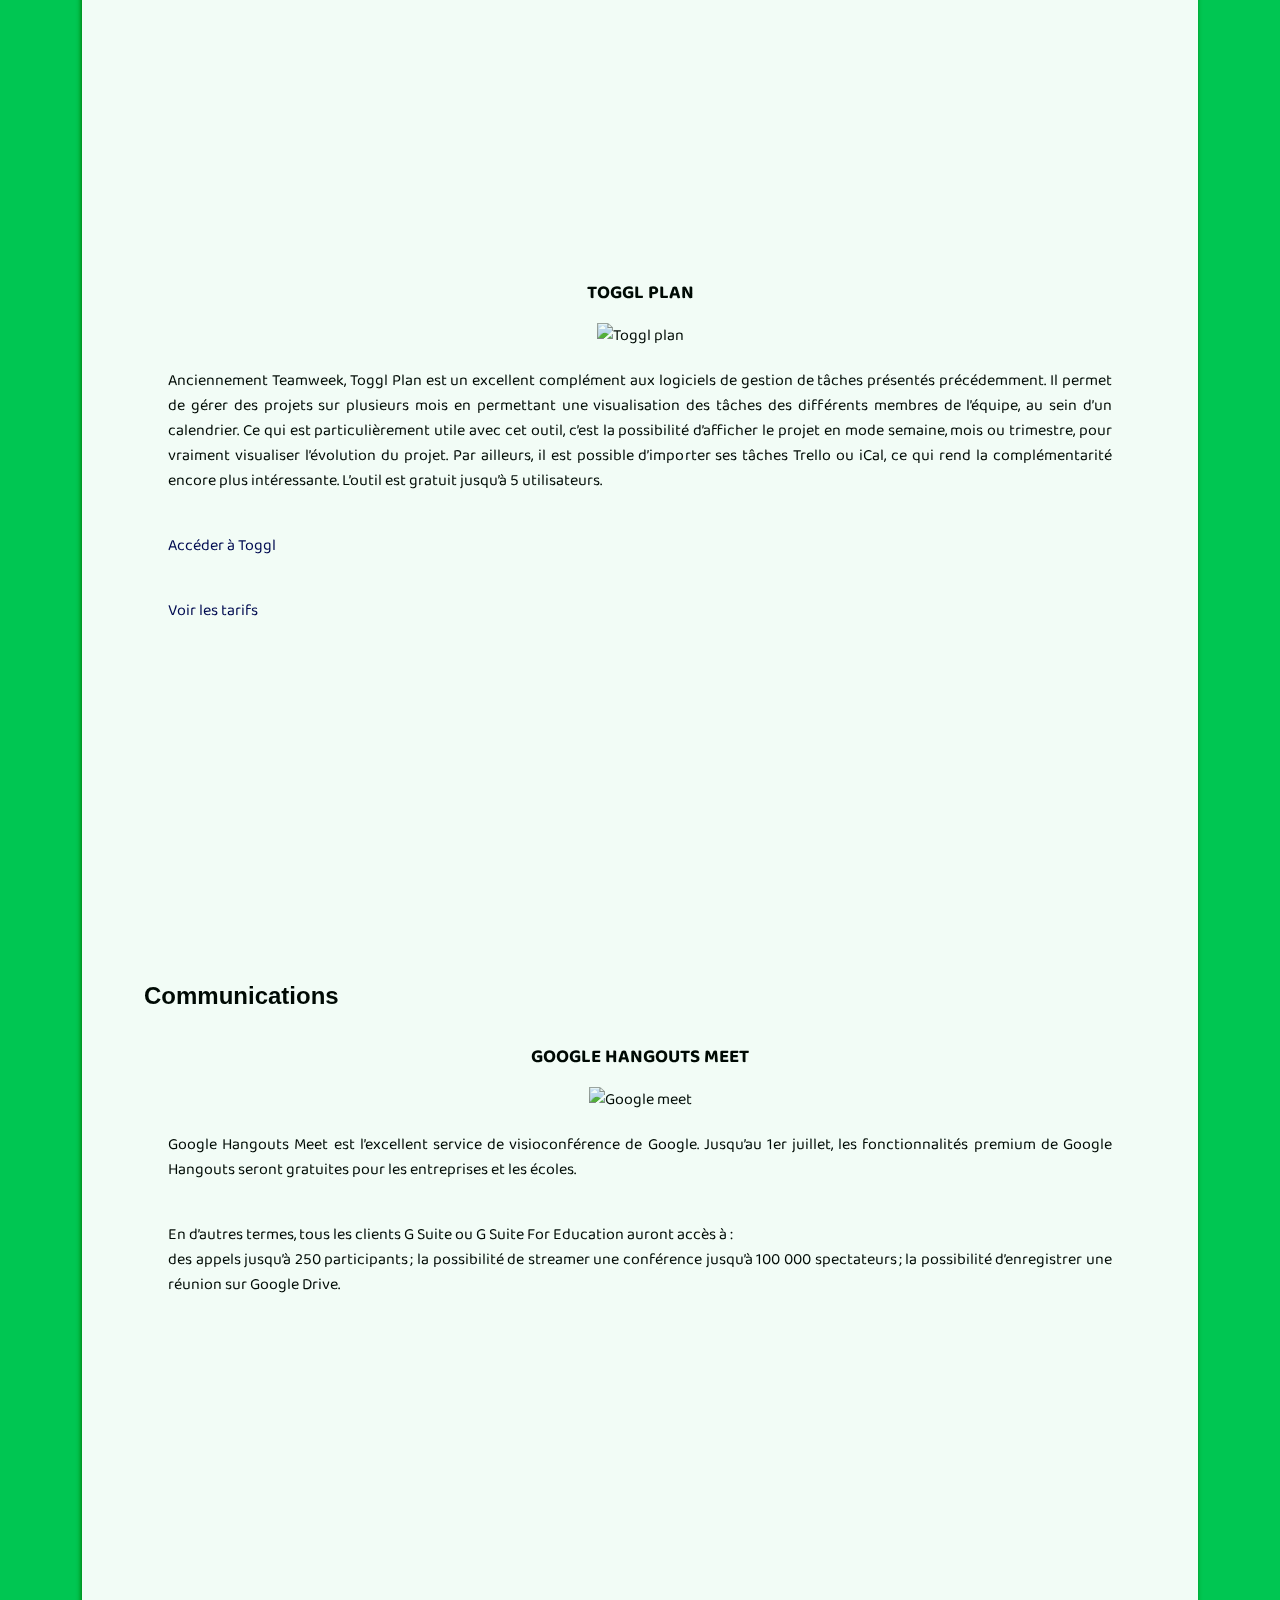
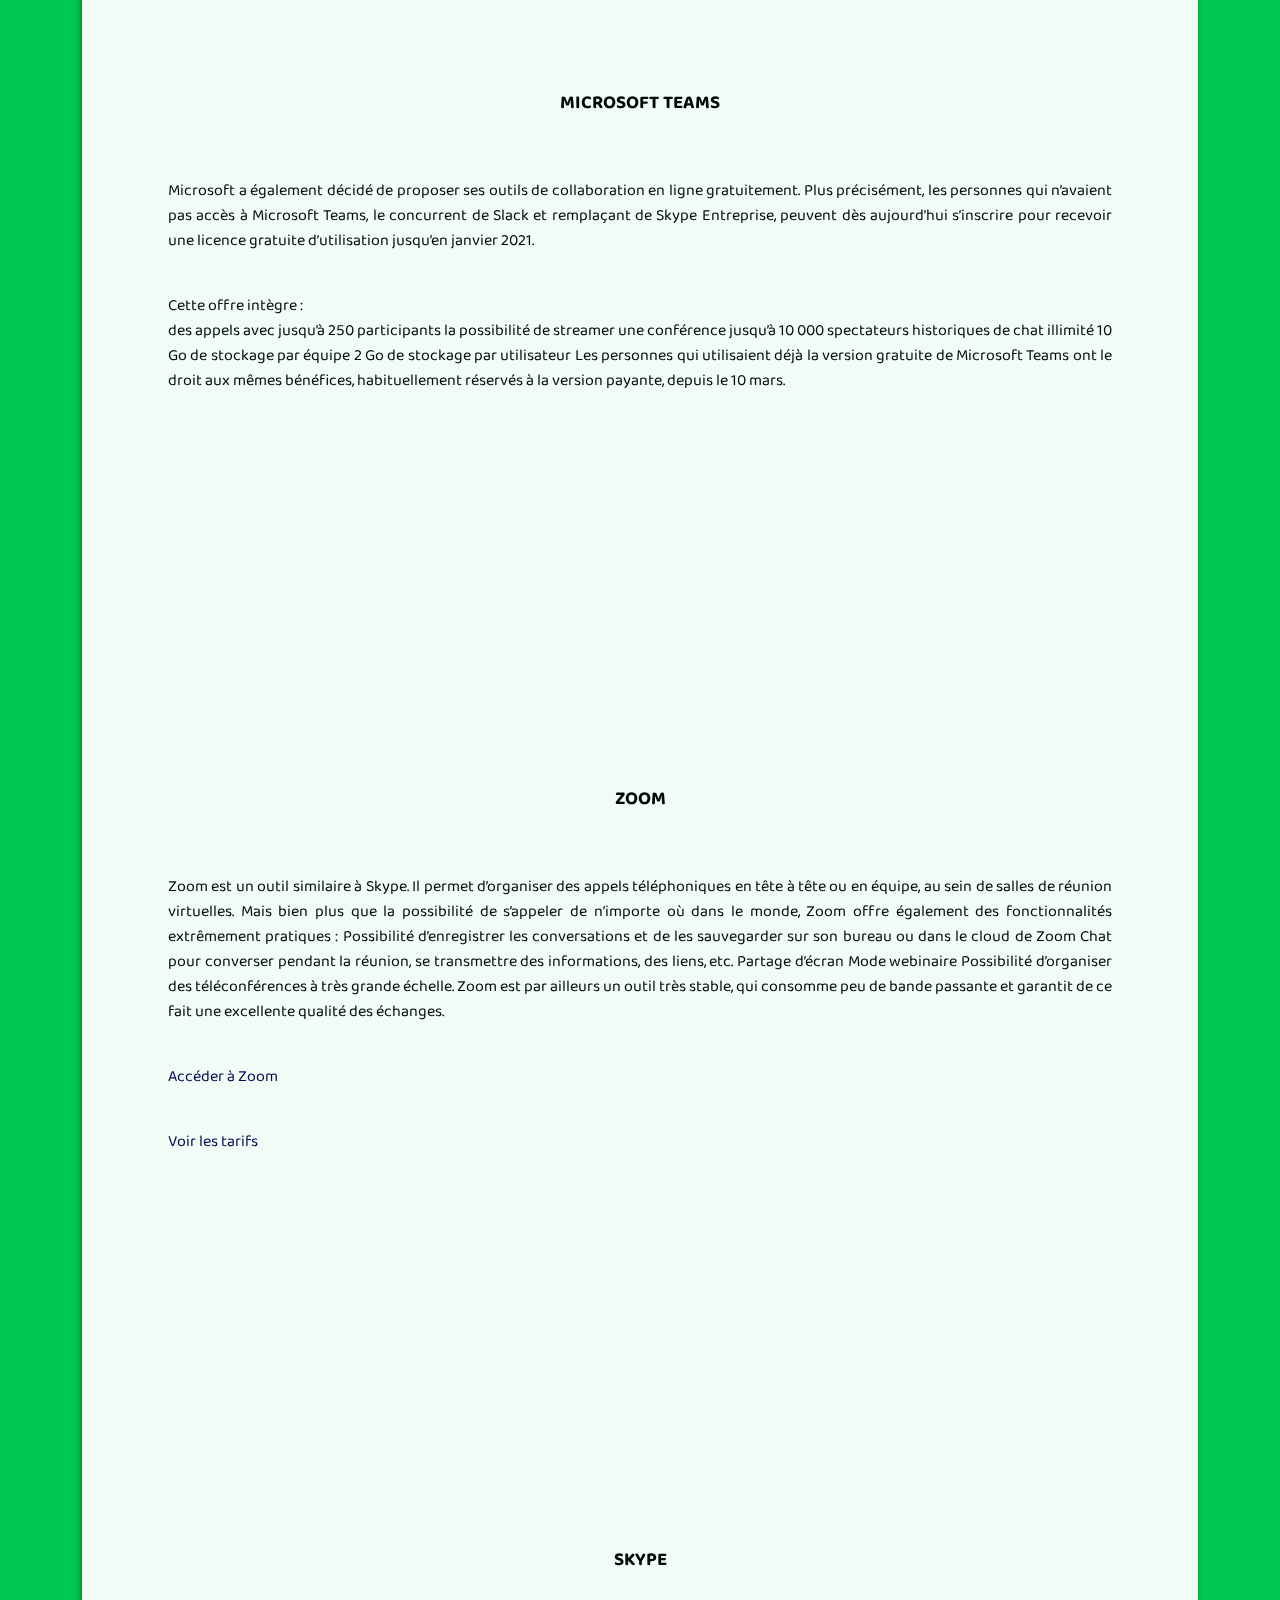
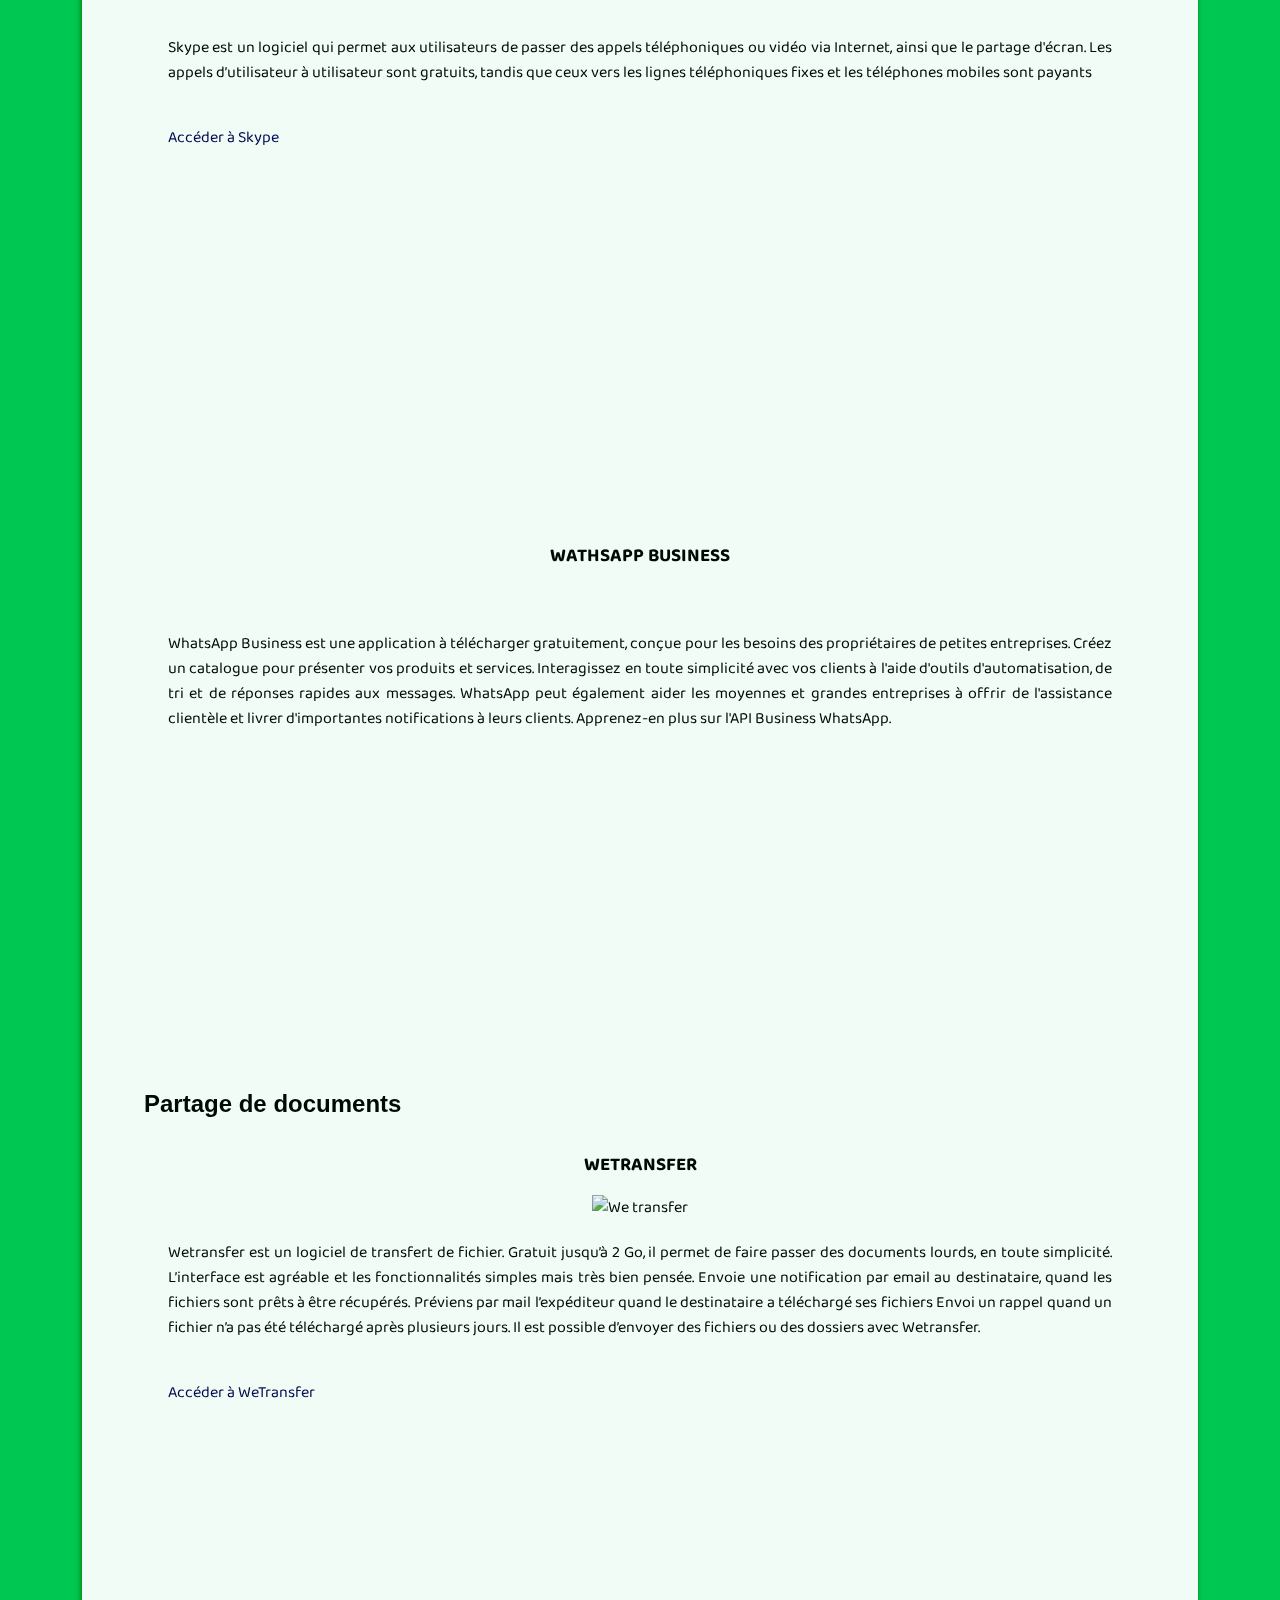
==== commit 708a035a: "feat update autest et apprentissage" ====
--- a/index.html
+++ b/index.html
@@ -10,7 +10,7 @@
     <link href="https://fonts.googleapis.com/css?family=Baloo+Thambi+2&display=swap" rel="stylesheet">
     <link href="https://fonts.googleapis.com/css2?family=Pacifico&display=swap" rel="stylesheet">
     <link href="https://fonts.googleapis.com/css2?family=Libre+Baskerville&family=Poppins:wght@500&display=swap"
-    rel="stylesheet">
+        rel="stylesheet">
     <link href="https://unpkg.com/aos@2.3.1/dist/aos.css" rel="stylesheet">
     <link rel="stylesheet" href="https://cdnjs.cloudflare.com/ajax/libs/font-awesome/5.13.0/css/all.min.css">
     <link rel="shortcut icon" type="imge/x-icon" href="favicon.ico">
@@ -40,7 +40,7 @@
                 <a href="#apropos" class="nav-item">À propos</a>
                 <a href="#bongestes" class="nav-item">Bons Gestes</a>
                 <a href="#stat" class="nav-item">Statistiques</a>
-                
+
                 <div class="dropdown-cn">
                     <a href="#confinement" class="nav-item">Confinement</a>
                     <div class="dropdown">
@@ -109,7 +109,8 @@
             <a href="#" onclick="addVilleAndQuartierOnPath(this)" class="custom-link disable">Accéder au test</a>
 
             <a href="https://app.bloquercovid19.com/bat"
-                style="padding: 20px 0px; text-align: center; text-decoration: underline;">Voir les resultats du test</a>
+                style="padding: 20px 0px; text-align: center; text-decoration: underline;">Voir les resultats du
+                test</a>
         </div>
     </div>
 
@@ -125,9 +126,11 @@
                     SARS-CoV-2 ont été déclarées à travers le monde. <br>
 
                     La plateforme « Bloquercovid-19 » est une application web qui regroupe de nombreuses solutions
-                    pratiques afin de permettre aux PMEs et aux populations de rester actives et productives durant cette
+                    pratiques afin de permettre aux PMEs et aux populations de rester actives et productives durant
+                    cette
                     période de crise sanitaire. <br>
-                    Vous souhaitez réaliser un auto-test simple et rapide afin de déterminer si vous pourriez être porteur ou
+                    Vous souhaitez réaliser un auto-test simple et rapide afin de déterminer si vous pourriez être
+                    porteur ou
                     non du virus COVID-19 ? C’est possible en quelques clics. <br>
                     Vous êtes à la recherche d’outils pratiques pour continuer votre activité en télétravail, vous
                     former avec des cours en ligne ou même vous divertir ? Vous êtes à la bonne adresse. <br>
@@ -145,8 +148,7 @@
                 <p>Pour empêcher le virus d'infecter un plus grand nombre de personne, il est extrêmement important de
                     respecter les consignes suivante qui sont directement transmise par l'OMS.</p>
                 <div class="gestes">
-                    <div class="geste" data-aos="fade-left" data-aos-offset="300"
-                    data-aos-easing="ease-in-sine">
+                    <div class="geste" data-aos="fade-left" data-aos-offset="300" data-aos-easing="ease-in-sine">
                         <img src="./assets/lavez_mains.png" title="Bien" alt="Gel hydro-alcoolique">
                         <h2>Se laver les mains fréquemment</h2>
                         <p style="text-align: center;">Bien se laver les mains (avec du savon et de l'eau) minimise le
@@ -155,8 +157,7 @@
                             malade, puis se toucher le visage, la bouche ou les yeux.</p>
                     </div>
 
-                    <div class="geste" data-aos="fade-right" data-aos-offset="300"
-                    data-aos-easing="ease-in-sine">
+                    <div class="geste" data-aos="fade-right" data-aos-offset="300" data-aos-easing="ease-in-sine">
                         <img src="./assets/alcool.png" title="Bien" alt="Gel hydro-alcoolique">
                         <h2>Avoir du gel hydro-alcoolique sur soi</h2>
                         <p>Le gel hydroalcoolique, un allié face aux épidémies. À défaut d’eau et de savon, utilisez un
@@ -164,8 +165,7 @@
                             répéter à chaque fois que nécessaire.</p>
                     </div>
 
-                    <div class="geste" data-aos="fade-left" data-aos-offset="300"
-                    data-aos-easing="ease-in-sine">
+                    <div class="geste" data-aos="fade-left" data-aos-offset="300" data-aos-easing="ease-in-sine">
                         <img src="./assets/distances.png" title="Bien" alt="Distance de sécurité">
                         <h2>Maintenir une distance social</h2>
                         <p>Il faut observer une distance de sécurité d'un mètre entre les personnes. C'est la distance
@@ -173,8 +173,7 @@
                             contenir le virus.</p>
                     </div>
 
-                    <div class="geste" data-aos="fade-right" data-aos-offset="300"
-                    data-aos-easing="ease-in-sine">
+                    <div class="geste" data-aos="fade-right" data-aos-offset="300" data-aos-easing="ease-in-sine">
                         <img src="./assets/tousser_couder.png" alt="Tousser dans le coude">
                         <h2>Tousser dans le coude</h2>
                         <p>
@@ -184,8 +183,7 @@
                         </p>
                     </div>
 
-                    <div class="geste" data-aos="fade-left" data-aos-offset="300"
-                    data-aos-easing="ease-in-sine">
+                    <div class="geste" data-aos="fade-left" data-aos-offset="300" data-aos-easing="ease-in-sine">
                         <img src="./assets/mouchoir.png" title="Bien" alt="Gel hydro-alcoolique">
                         <h2>Utiliser des mouchoirs à usage unique</h2>
                         <p>Pour des raisons sanitaires, il est demandé aux particuliers que les mouchoirs soient jetés
@@ -193,8 +191,7 @@
                             diffusion du virus.</p>
                     </div>
 
-                    <div class="geste" data-aos="fade-right" data-aos-offset="300"
-                    data-aos-easing="ease-in-sine">
+                    <div class="geste" data-aos="fade-right" data-aos-offset="300" data-aos-easing="ease-in-sine">
                         <img src="./assets/visage.png" title="Bien" alt="Ne pas toucher le visage">
                         <h2>Éviter de se toucher la bouche, le nez et les yeux </h2>
                         <p>Nez, yeux et bouches sont autant de "portes d'entrées" possibles au virus. En période
@@ -203,17 +200,19 @@
                     </div>
                 </div>
 
-                <div class="method" data-aos="zoom-in-down" data-aos-offset="300"
-                data-aos-easing="ease-in-sine">
+                <div class="method" data-aos="zoom-in-down" data-aos-offset="300" data-aos-easing="ease-in-sine">
                     <h3>Comment se laver correctement les mains ?</h3>
                     <img src="./assets/laver_les_mains.jpg" alt="Méthode laver les mains">
                 </div>
 
-                <div class="method" data-aos="zoom-in-down" data-aos-offset="300"
-                data-aos-easing="ease-in-sine">
+                <div class="method" data-aos="zoom-in-down" data-aos-offset="300" data-aos-easing="ease-in-sine">
                     <h3>Comment fabriquer un masque</h3>
-                    <iframe  class="video-method" src="https://www.youtube.com/embed/ptZGzcNG48c" frameborder="0" allow="accelerometer; autoplay; encrypted-media; gyroscope; picture-in-picture" allowfullscreen></iframe>
-                    <iframe  class="video-method" src="https://www.youtube.com/embed/vHO2_YOaKPk" frameborder="0" allow="accelerometer; autoplay; encrypted-media; gyroscope; picture-in-picture" allowfullscreen></iframe>
+                    <iframe class="video-method" src="https://www.youtube.com/embed/ptZGzcNG48c" frameborder="0"
+                        allow="accelerometer; autoplay; encrypted-media; gyroscope; picture-in-picture"
+                        allowfullscreen></iframe>
+                    <iframe class="video-method" src="https://www.youtube.com/embed/vHO2_YOaKPk" frameborder="0"
+                        allow="accelerometer; autoplay; encrypted-media; gyroscope; picture-in-picture"
+                        allowfullscreen></iframe>
                 </div>
             </section>
 
@@ -223,15 +222,13 @@
                 <p>Accédez en temps réel au informations sur l'évolution de l'épidémie dans le monde entier grâce à
                     l'application <a href="https://app.developer.here.com/coronavirus/">Tracking Coronavirus
                         COVID-19</a> </p>
-                <iframe id="stat-covid" src="https://app.developer.here.com/coronavirus/"
-                    frameborder="0"></iframe>
+                <iframe id="stat-covid" src="https://app.developer.here.com/coronavirus/" frameborder="0"></iframe>
             </section>
 
             <section>
                 <h1 id="sedivertir">Se divertir pendant le confinement</h1>
 
-                <div class="cards" data-aos="fade-down" data-aos-offset="300"
-                data-aos-easing="ease-in-sine">
+                <div class="cards" data-aos="fade-down" data-aos-offset="300" data-aos-easing="ease-in-sine">
                     <div class="card">
                         <h2>CANDY CRUSH</h2>
                         <p>Les accros au jeu mobile Candy Crush le savent déjà, puisqu’ils ont reçu un message sur
@@ -242,7 +239,8 @@
                             un
                             passe-temps efficace (voire addictif).</p>
 
-                            <a target="blank" href="https://king.com/fr/game/candycrush" class="candy-crush-btn">Jouer maintenant</a>
+                        <a target="blank" href="https://king.com/fr/game/candycrush" class="candy-crush-btn">Jouer
+                            maintenant</a>
                     </div>
 
                     <div class="card">
@@ -252,11 +250,14 @@
                             Le
                             Monde a lancé le mouvement, avant d'être suivi par Le Figaro. L'occasion de s'informer de
                             manière sûre et gratuite, notamment sur la crise sanitaire que l'on traverse.</p>
-                            
-                            <a target="blank" href="https://www.gqmagazine.fr/pop-culture/article/gq-vous-offre-son-numero-de-mars-apres-les-mesures-de-confinement 
-                            https://restezchezvous.s3-eu-west-1.amazonaws.com/GQ-138.pdf" class="candy-crush-btn">Magazine QG</a>
-                            <a target="blank" href=" https://veroniquecloutier.com/actualites/gratuit-une-copie-du-magazine-vero" class="candy-crush-btn">Magazine Vero</a>
-                        </div>
+
+                        <a target="blank" href="https://www.gqmagazine.fr/pop-culture/article/gq-vous-offre-son-numero-de-mars-apres-les-mesures-de-confinement 
+                            https://restezchezvous.s3-eu-west-1.amazonaws.com/GQ-138.pdf"
+                            class="candy-crush-btn">Magazine QG</a>
+                        <a target="blank"
+                            href=" https://veroniquecloutier.com/actualites/gratuit-une-copie-du-magazine-vero"
+                            class="candy-crush-btn">Magazine Vero</a>
+                    </div>
 
                     <div class="card">
                         <h2>Regarder Netflix ensemble</h2>
@@ -268,7 +269,8 @@
                             circuler
                             sur les réseaux sociaux depuis quelques jours.</p>
 
-                            <a href=" https://chrome.google.com/webstore/detail/netflix-party/oocalimimngaihdkbihfgmpkcpnmlaoa?hl=fr" target="blank" class="candy-crush-btn">Netflix</a>
+                        <a href=" https://chrome.google.com/webstore/detail/netflix-party/oocalimimngaihdkbihfgmpkcpnmlaoa?hl=fr"
+                            target="blank" class="candy-crush-btn">Netflix</a>
                     </div>
 
                     <div class="card">
@@ -281,7 +283,8 @@
                             attendant
                             de jours meilleurs”, peut-on lire sur leur page Facebook, avec le hashtag #Restonsencontact.
                         </p>
-                        <a href="https://www.arte.tv/fr/arte-concert/ " target="blank" class="candy-crush-btn">Voir les concerts gratuit</a>
+                        <a href="https://www.arte.tv/fr/arte-concert/ " target="blank" class="candy-crush-btn">Voir les
+                            concerts gratuit</a>
                     </div>
 
                     <div class="card">
@@ -290,7 +293,8 @@
                             endiguer la propagation du virus.
                             L’éditeur Daedalic Entertainment promet d’envoyer une clé Steam gratuitement aux joueurs qui
                             répondent en commentaire avec les hashtag #FlattenTheCurve et #Platypus.</p>
-                            <a href="https://store.steampowered.com/app/214340/Deponia/ " target="blank" class="candy-crush-btn">Deponia</a>
+                        <a href="https://store.steampowered.com/app/214340/Deponia/ " target="blank"
+                            class="candy-crush-btn">Deponia</a>
                     </div>
 
                     <div class="card">
@@ -299,7 +303,9 @@
                             livre
                             Metal Gear Solid. Une œuvre culte de Hideo Kojima. <br>
                             Le téléchargement (ePub ou MOBI) se fait sur le site de l’éditeur.</p>
-                        <a target="blank" href="https://www.thirdeditions.com/ebooks/110-metal-gear-solid-une-oeuvre-culte-de-hideo-kojima-ebook.html" class="candy-crush-btn">Metal Gear Solid</a>
+                        <a target="blank"
+                            href="https://www.thirdeditions.com/ebooks/110-metal-gear-solid-une-oeuvre-culte-de-hideo-kojima-ebook.html"
+                            class="candy-crush-btn">Metal Gear Solid</a>
                     </div>
 
                     <div class="card">
@@ -309,16 +315,17 @@
 
                             Code pour Dofus : DOFUSMARS2020 <br>
                             Code pour Wakfu : WAKFUMARS2020</p>
-                        
-                            <a href="https://www.ankama.com/fr " target="blank" class="candy-crush-btn">Ankama</a>
+
+                        <a href="https://www.ankama.com/fr " target="blank" class="candy-crush-btn">Ankama</a>
                     </div>
 
                     <div class="card">
                         <h2>ADN : NARUTO ET NARUTO SHIPPUDEN SONT GRATUITS</h2>
                         <p>ADN, l’un des principaux services de streaming d’animés en France, a décidé de proposer du
                             contenu gratuitement.</p>
-                        
-                        <a href="https://animedigitalnetwork.fr/video/naruto-shippuden" target="blank" class="candy-crush-btn">ADN</a>
+
+                        <a href="https://animedigitalnetwork.fr/video/naruto-shippuden" target="blank"
+                            class="candy-crush-btn">ADN</a>
                     </div>
                 </div>
 
@@ -326,8 +333,45 @@
                     <h1>Continuer à apprendre pendant le confinement</h1>
 
                     <div class="learn-link">
-                        <div class="card-2" data-aos="zoom-in-up" data-aos-offset="300"
-                        data-aos-easing="ease-in-sine">
+                        <div class="card-2" data-aos="zoom-in-up" data-aos-offset="300" data-aos-easing="ease-in-sine">
+                            <div>
+                                <img src="./assets/airtel.png" alt="Airtel">
+                                <img src="./assets/gabon_telecom.png" alt="Gabon Télécom">
+                            </div>
+                            <p>Abonnés Airtel et Gabon Télécom , dans le but d'être toujours plus proche de vous et de vos besoins, ces opérateurs vous offrent l'accès gratuit aux sites d'enseignement en ligne durant toute la période de confinement :
+                                <br>
+                                <a href="#">xgestedu (Airtel - Gabon Télécom)</a> <br>
+                                <a href="#">Gabon 5000 (Airtel)</a> <br>
+                                <a href="#">Unesco yao (Airtel)</a> <br>
+                                <a href="#">Tout les cours (Gabon Télécom)</a> <br>
+                                <a href="#">Monespace-edu (Gabon Télécom)</a> <br>
+                            </p>
+                        </div>
+
+                        <div class="card-2" data-aos="zoom-in-up" data-aos-offset="300" data-aos-easing="ease-in-sine">
+                            <div>
+                                <img src="./assets/logo_code_code.png" alt="Code code Amazon">
+                                <p><a href="https://www.code-decode.net/amazon" target="blank">Code code - Amazon</a>
+                                </p>
+                            </div>
+                            <p>Amazon soutient l'apprentissage de l'informatique pour les élèves de la primaire jusqu'au
+                                lycée en partenariat avec TRALALERE, COOD, TEKKIE UNI et France-IOI.
+                                <br>Toutes ces activités sont disponibles gratuitement et en libre-service.</p>
+                        </div>
+
+                        <div class="card-2" data-aos="zoom-in-up" data-aos-offset="300" data-aos-easing="ease-in-sine">
+                            <div>
+                                <img src="./assets/UNEING.png" alt="Uneing">
+                                <p><a href="https://www.scientia.me/" target="blank">Uneing</a></p>
+                            </div>
+                            <p>Uneing est une plateforme numérique spécialisée et dédiée à la gestion de la
+                                téléformation (formation à distance) via le réseau Internet. Elle est déjà disponible et
+                                fonctionnelle, il vous suffit d'avoir un terminal compatible (Smartphones, Tablettes, PC
+                                & MAC) et un accès au réseau Internet (via GSM, WiMax, ADSL, Fibre Optique, ou autre
+                                moyen fiable de connexion).</p>
+                        </div>
+
+                        <div class="card-2" data-aos="zoom-in-up" data-aos-offset="300" data-aos-easing="ease-in-sine">
                             <div>
                                 <img src="https://cdn.clic2load.com/c/thumbnail280/t/k/h/khan-academy-lvS578.png"
                                     alt="">
@@ -347,8 +391,7 @@
                             </p>
                         </div>
 
-                        <div class="card-2" data-aos="zoom-in-up" data-aos-offset="300"
-                        data-aos-easing="ease-in-sine"> 
+                        <div class="card-2" data-aos="zoom-in-up" data-aos-offset="300" data-aos-easing="ease-in-sine">
                             <div>
                                 <img src="./assets/scientia.png" alt="scientia">
                                 <p><a href="https://www.scientia.me/" target="blank">Scientia</a></p>
@@ -375,7 +418,7 @@
                     <div class="impact impact-relance-item">
                         <h5>Impact</h5>
                         <p>Quel impact la crise du COVID-19 a-t-elle eu sur votre entreprise ?</p>
-                        <a href="./pme/index.html">Accéder au formulaire</a>
+                        <a href="./impact/index.html">Accéder au formulaire</a>
                     </div>
                     <div class="relance impact-relance-item">
                         <h5>Relance</h5>
@@ -703,7 +746,7 @@
     <script src="https://unpkg.com/aos@2.3.1/dist/aos.js"></script>
     <script>
         AOS.init();
-      </script>
+    </script>
 </body>
 
 </html>